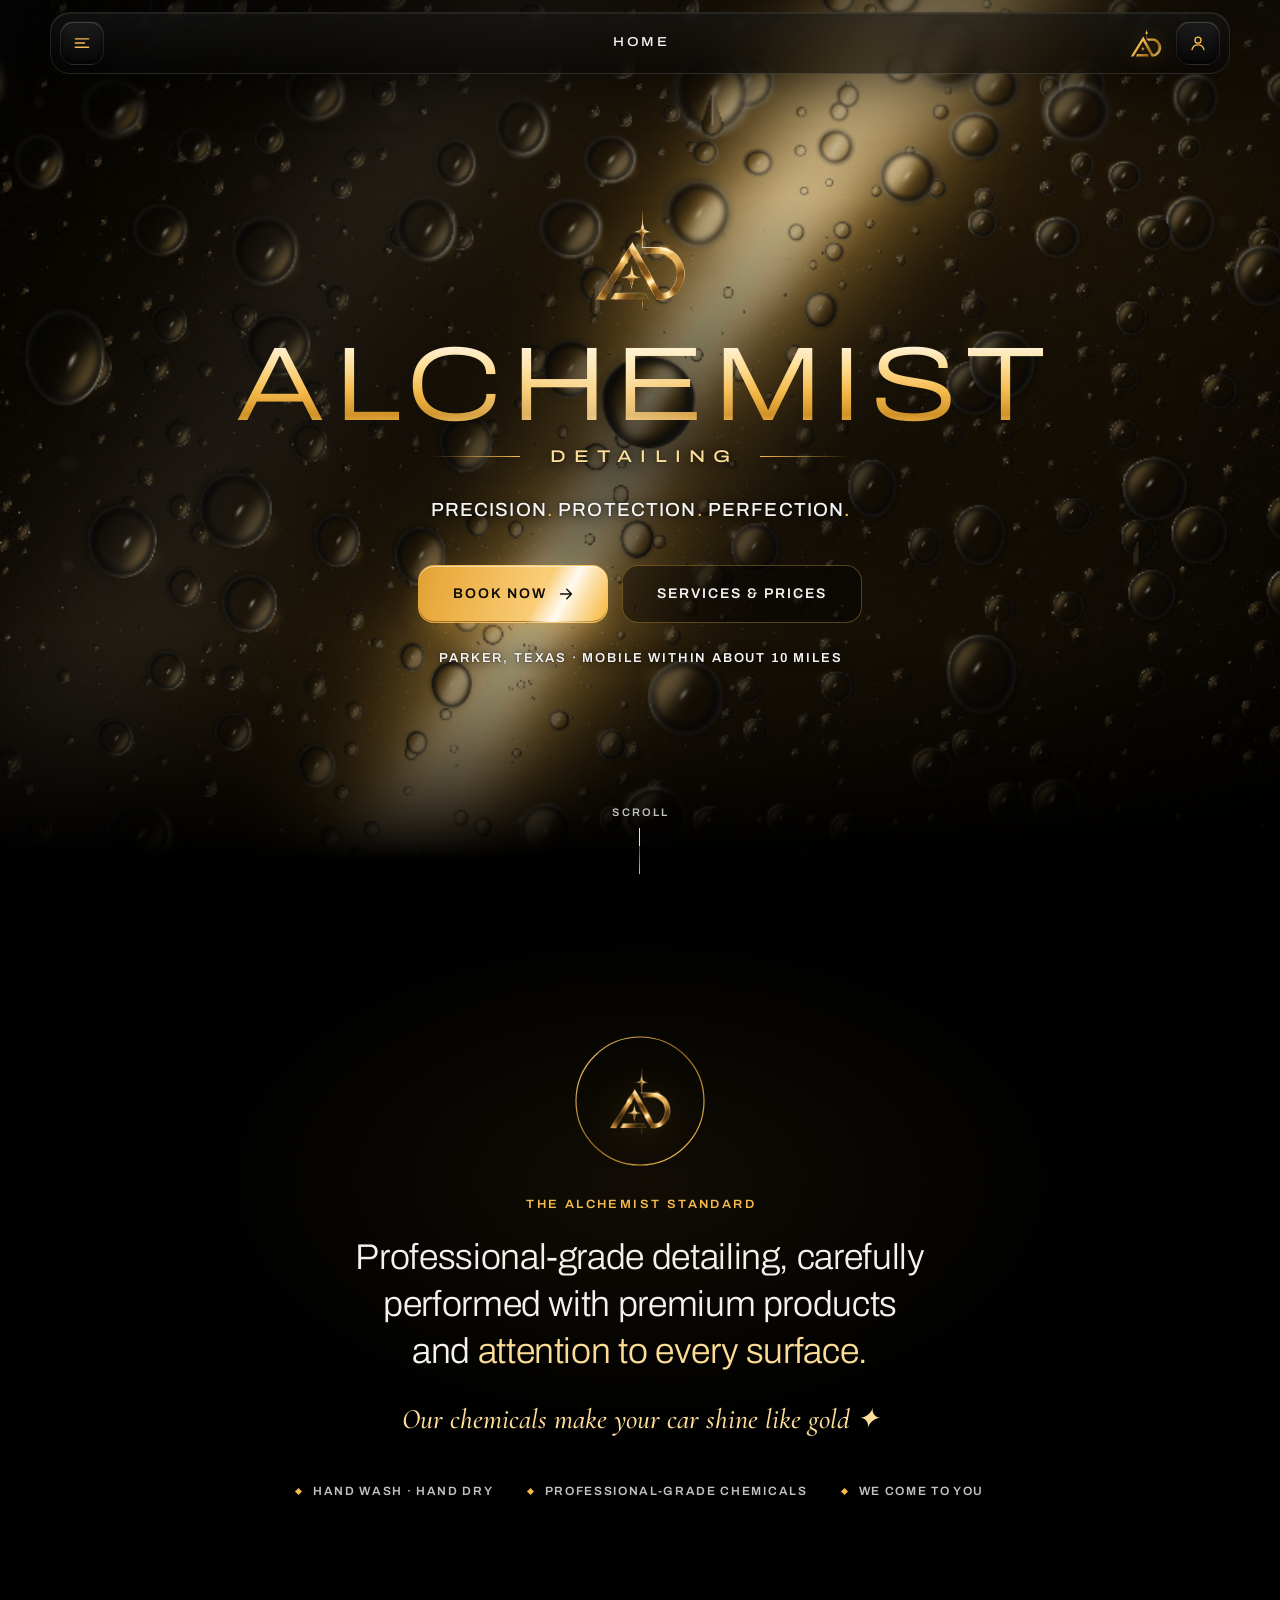
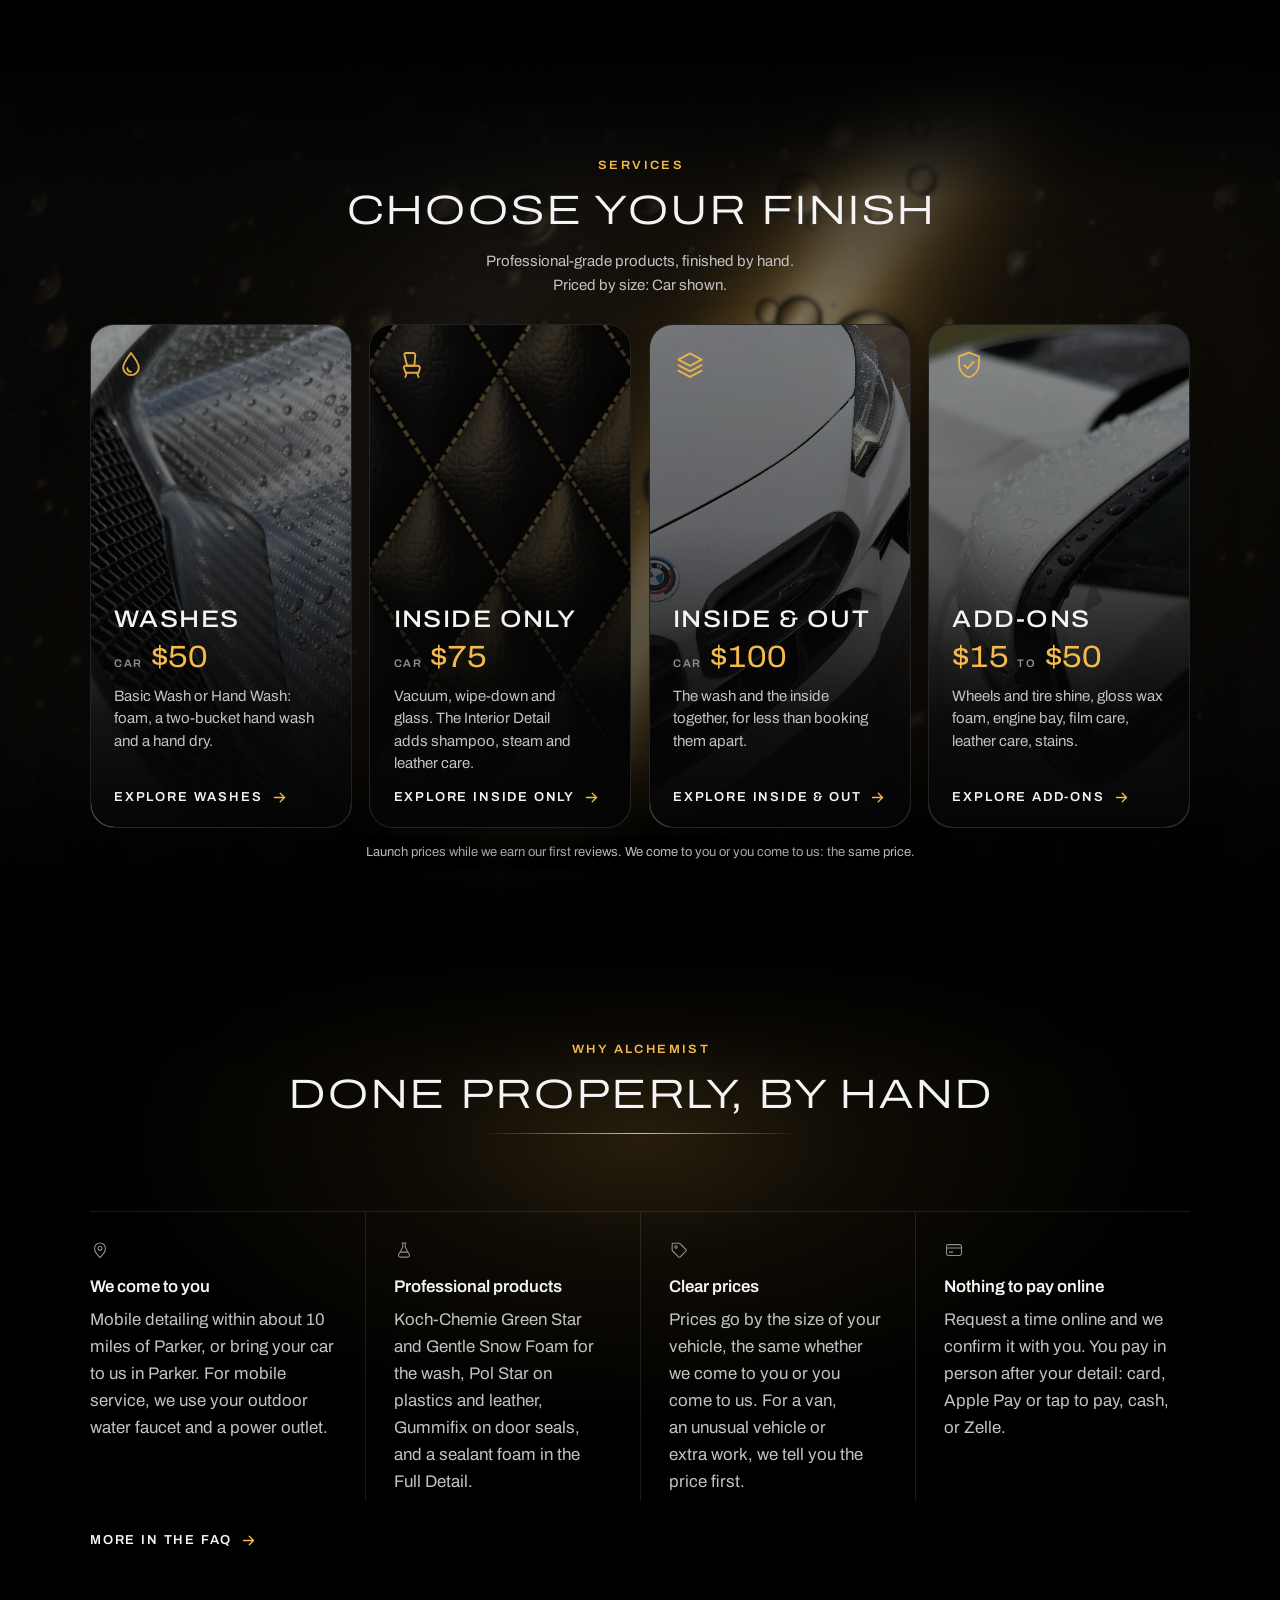
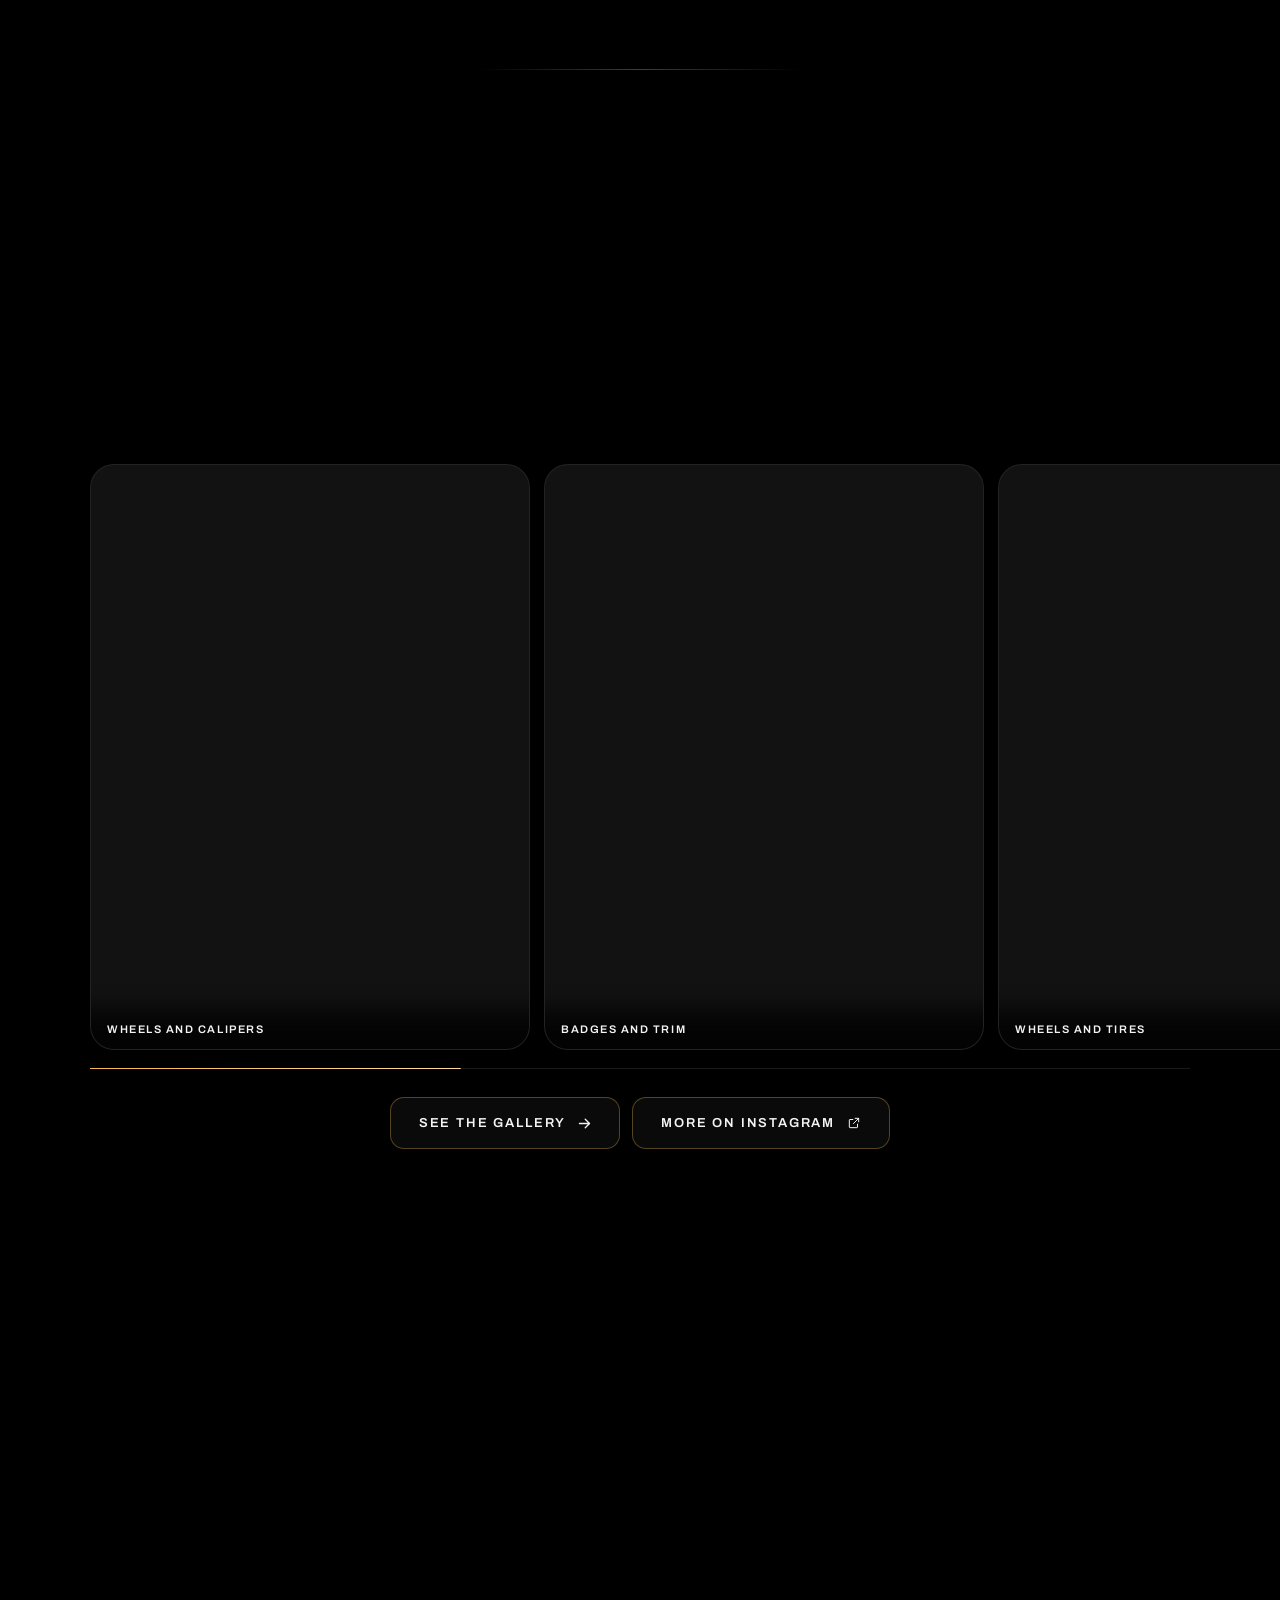
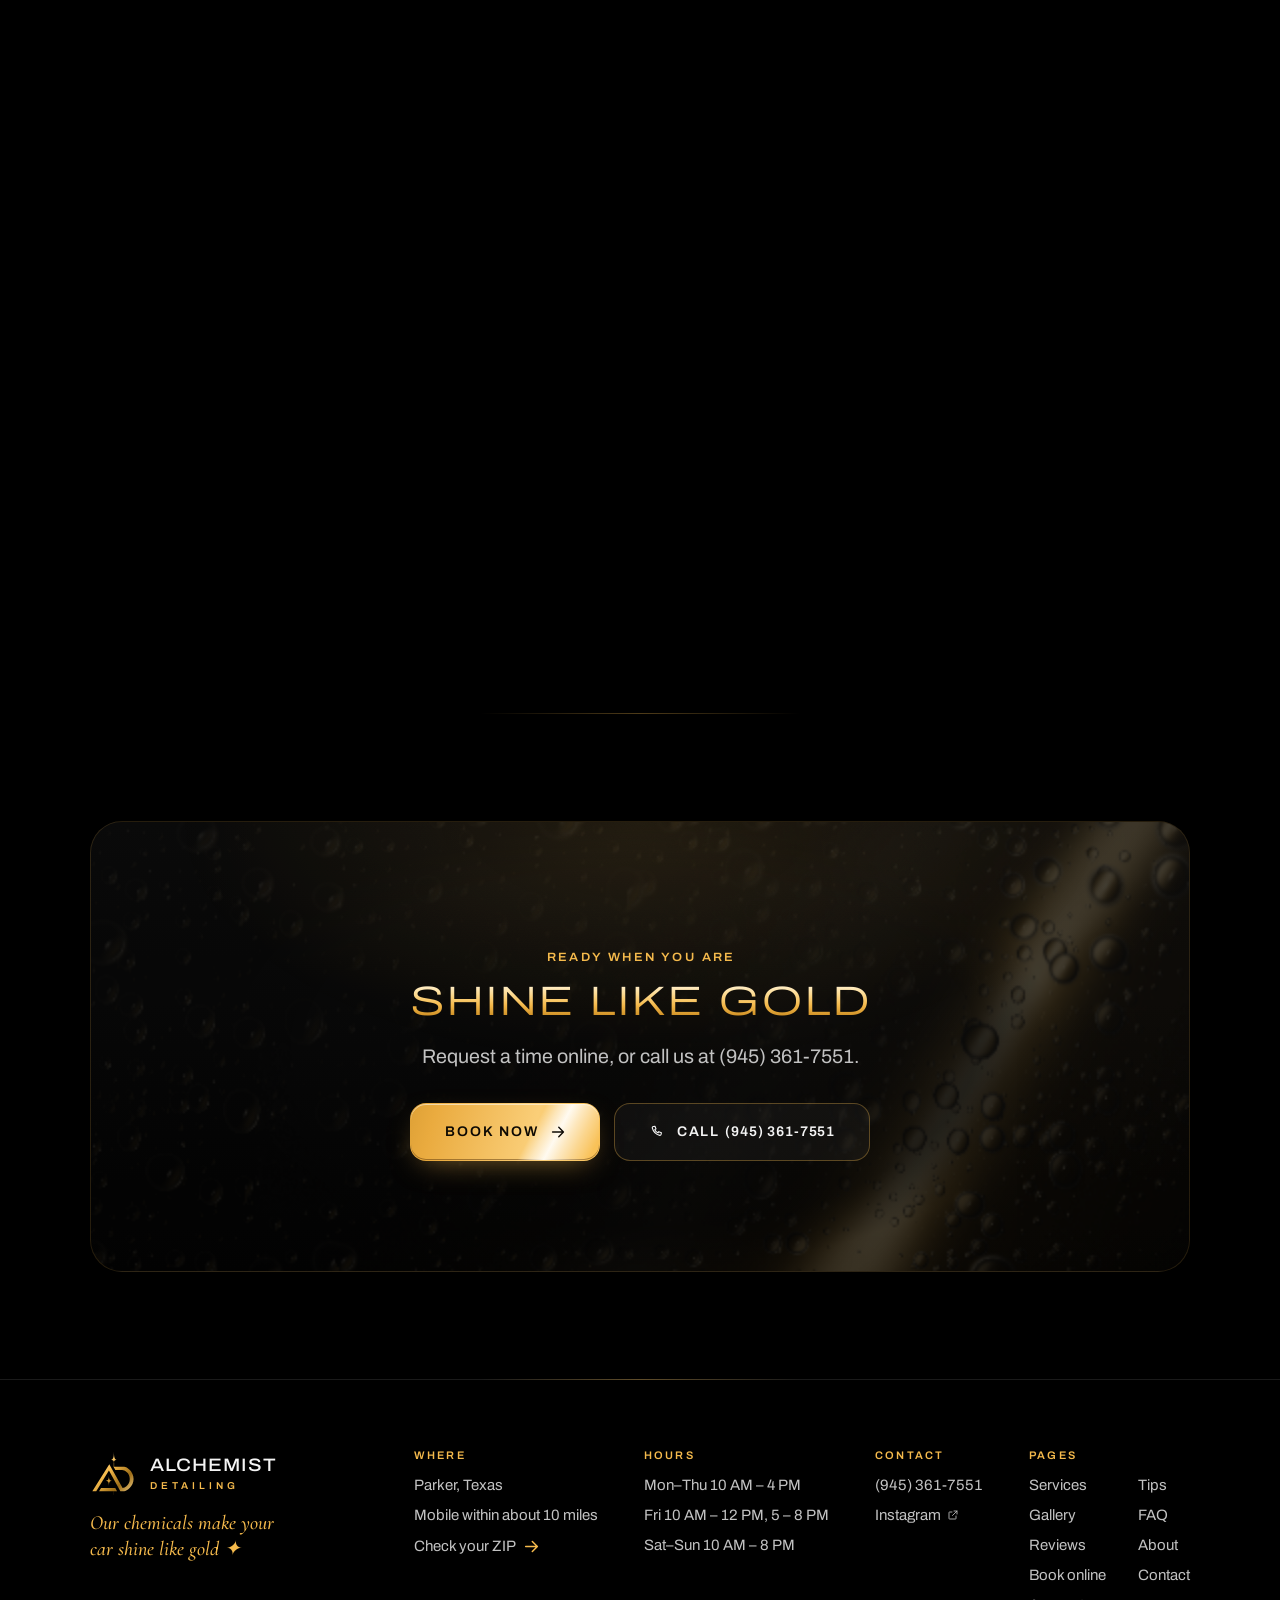
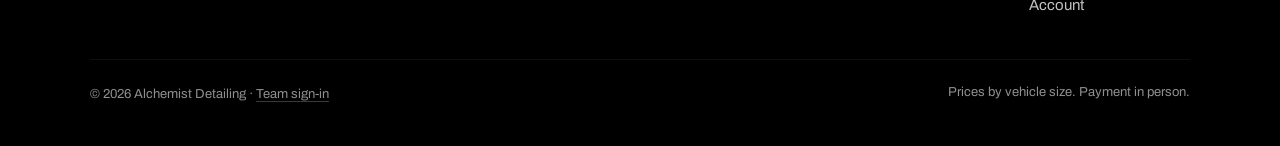
==== site/index.html @ 34872f59 "Wash fills a phone's screen; headings float up letter by letter; calmer arrivals (owner, Nov 19) - T" ====
<!doctype html>
<html lang="en" class="no-js">
<head>
<meta charset="utf-8">
<meta name="viewport" content="width=device-width, initial-scale=1, viewport-fit=cover">
<!-- HEAD START -->
<title>Alchemist Detailing · Hand car detailing in Parker, Texas</title>
<meta name="description" content="Premium hand car detailing in Parker, Texas. Mobile within about 10 miles of Parker, or come to us.">
<link rel="preconnect" href="https://fonts.googleapis.com">
<link rel="preconnect" href="https://fonts.gstatic.com" crossorigin>
<link rel="stylesheet" href="https://fonts.googleapis.com/css2?family=Archivo:wdth,wght@100..125,300..700&family=Cormorant+Garamond:ital,wght@1,500&display=swap">
<!-- HEAD END -->
<meta name="color-scheme" content="dark light">
<meta name="theme-color" content="#000000">
<meta name="application-name" content="Alchemist Detailing">
<meta name="apple-mobile-web-app-title" content="Alchemist">
<link rel="canonical" href="https://thealchemistdetailing.com/">
<link rel="preconnect" href="https://efpzprranvgujkblnwdj.supabase.co" crossorigin>
<link rel="icon" href="favicon.ico" sizes="32x32">
<link rel="icon" href="icon.svg" type="image/svg+xml">
<link rel="apple-touch-icon" href="apple-touch-icon.png">
<link rel="manifest" href="site.webmanifest">
<meta property="og:type" content="website">
<meta property="og:site_name" content="Alchemist Detailing">
<meta property="og:locale" content="en_US">
<meta property="og:title" content="Alchemist Detailing · Hand car detailing in Parker, Texas">
<meta property="og:description" content="Premium hand car detailing in Parker, Texas. Mobile within about 10 miles of Parker, or come to us.">
<meta property="og:url" content="https://thealchemistdetailing.com/">
<meta property="og:image" content="https://thealchemistdetailing.com/img/og.jpg">
<meta property="og:image:width" content="1200">
<meta property="og:image:height" content="630">
<meta property="og:image:alt" content="Alchemist Detailing: gold monogram and wordmark on black">
<meta name="twitter:card" content="summary_large_image">
<meta name="twitter:title" content="Alchemist Detailing · Hand car detailing in Parker, Texas">
<meta name="twitter:description" content="Premium hand car detailing in Parker, Texas. Mobile within about 10 miles of Parker, or come to us.">
<meta name="twitter:image" content="https://thealchemistdetailing.com/img/og.jpg">
<meta name="twitter:image:alt" content="Alchemist Detailing: gold monogram and wordmark on black">
<script type="application/ld+json">
{
  "@context": "https://schema.org",
  "@type": ["AutoWash", "LocalBusiness"],
  "name": "Alchemist Detailing",
  "description": "Premium hand car detailing in Parker, Texas. Mobile within about 10 miles of Parker, or come to us.",
  "url": "https://thealchemistdetailing.com/",
  "telephone": "+1-945-361-7551",
  "image": "https://thealchemistdetailing.com/img/og.jpg",
  "logo": "https://thealchemistdetailing.com/icon-512.png",
  "priceRange": "$50 - $235",
  "address": { "@type": "PostalAddress", "addressLocality": "Parker", "addressRegion": "TX", "addressCountry": "US" },
  "areaServed": "Parker, Texas, and mobile within about 10 miles",
  "openingHoursSpecification": [
    { "@type": "OpeningHoursSpecification", "dayOfWeek": ["Monday", "Tuesday", "Wednesday", "Thursday"], "opens": "10:00", "closes": "16:00" },
    { "@type": "OpeningHoursSpecification", "dayOfWeek": "Friday", "opens": "10:00", "closes": "12:00" },
    { "@type": "OpeningHoursSpecification", "dayOfWeek": "Friday", "opens": "17:00", "closes": "20:00" },
    { "@type": "OpeningHoursSpecification", "dayOfWeek": ["Saturday", "Sunday"], "opens": "10:00", "closes": "20:00" }
  ],
  "sameAs": ["https://www.instagram.com/alchemy_details"]
}
</script>
<link rel="stylesheet" href="css/alchemist.css">
<script>/* before the first paint: scripts are on (the no-JS note goes), the saved light theme is applied (app.js keeps it from then on), a page opening at the top of Home or Services has its hero or header under the bar (html.top-dark, until app.js's observer answers), every address but the public domain (the test site, previews, a local copy) stays out of search, a page opened directly at another page than Home keeps Home and the bar's name unseen until app.js shows that page (html.deep; let go after 3s should no script run), and the hero intro (html.ready, normally app.js's two frames after the hero starts) is let go after 1.5s should a script be slow */(function(d,h){h.classList.remove('no-js');if(/^(services|book|appointments|reviews|tips|faq|about|contact|account|admin|team|gallery)$/.test(location.hash.slice(1).split('-')[0])){h.classList.add('deep');setTimeout(function(){h.classList.remove('deep')},3000)}try{if(localStorage.getItem('ad.theme')==='light'){h.setAttribute('data-theme','light');var m=d.querySelector('meta[name="theme-color"]');if(m)m.content='#f8f5ee'}}catch(e){}if(/^#?(home|services)?$/.test(location.hash))h.classList.add('top-dark');if(!/^(www\.)?thealchemistdetailing\.com$/.test(location.hostname)){var r=d.createElement('meta');r.name='robots';r.content='noindex,nofollow';d.head.appendChild(r)}setTimeout(function(){h.classList.add('ready')},1500)})(document,document.documentElement);</script>
</head>
<body>
<!-- BODY START -->
<a class="skip" href="#main">Skip to content</a>
<svg width="0" height="0" style="position:absolute" aria-hidden="true" focusable="false">
  <defs>
    <!-- the small mark's gold is the palette's (--gold-pale, --gold, --gold-deep, --gold-hi); light mode deepens the stops in the CSS -->
    <linearGradient id="adGold" x1="0" y1="0" x2="1" y2="1">
      <stop offset="0" stop-color="#fff6dc"/><stop offset=".42" stop-color="#f5ba4c"/><stop offset=".72" stop-color="#9c6c16"/><stop offset="1" stop-color="#fddd97"/>
    </linearGradient>
    <linearGradient id="ringGrad" x1="0" y1="0" x2="1" y2="1">
      <stop offset="0" stop-color="#fad07f"/><stop offset=".5" stop-color="#9c6c16"/><stop offset="1" stop-color="#f7c464"/>
    </linearGradient>
    <symbol id="ad-mark" viewBox="0 20 570 590">
      <path fill="url(#adGold)" d="M20.2 547.5 L237.6 201.5 L408.5 508.0 C433.8 508.0 500.0 473.5 500.0 393.0 C500.0 312.5 433.8 278.0 402.0 278.0 L315.0 278.0 L291.5 236.0 L427.0 236.0 C463.6 236.0 549.0 298.3 549.0 391.7 C549.0 485.2 463.6 547.5 427.0 547.5 L379.4 547.5 L232.8 282.0 L70.3 547.5 Z M131.5 508.0 L314.5 508.0 L336.5 547.5 L106.6 547.5 Z M297.0 36.0 C297.0 124.0 306.4 146.0 344.0 146.0 C306.4 146.0 297.0 155.2 297.0 192.0 C297.0 155.2 287.2 146.0 248.0 146.0 C287.2 146.0 297.0 124.0 297.0 36.0 Z M232.5 348.0 C232.5 401.6 242.8 415.0 284.0 415.0 C242.8 415.0 232.5 429.4 232.5 487.0 C232.5 429.4 221.8 415.0 179.0 415.0 C221.8 415.0 232.5 401.6 232.5 348.0 Z M294.6 180 L299.4 180 L299.4 238 L294.6 238 Z M295.6 553 L298.4 553 L297.6 596 L296.4 596 Z"/>
    </symbol>
  </defs>
</svg>

<header class="topbar" id="topbar">
  <div class="bar">
    <span class="bar-light" aria-hidden="true"><i></i></span>
    <div class="bar-left">
      <button class="icon-btn" id="menuBtn" type="button" aria-label="Open menu" aria-expanded="false" aria-controls="menu">
        <span class="ring"></span>
        <svg viewBox="0 0 24 24" width="20" height="20" aria-hidden="true"><path d="M4 7h16M4 12h11M4 17h16" fill="none" stroke="currentColor" stroke-width="1.7" stroke-linecap="round"/></svg>
      </button>
      <!-- Back (app.js): the page the visitor came from, at the place they left it; shown once the script runs -->
      <button class="icon-btn bar-back" id="barBack" type="button" hidden>
        <span class="ring"></span>
        <svg viewBox="0 0 24 24" width="16" height="16" aria-hidden="true"><path d="M19 12H5.5M11 6l-6 6 6 6" fill="none" stroke="currentColor" stroke-width="1.7" stroke-linecap="round" stroke-linejoin="round"/></svg>
        <span class="bar-back-word">Back</span>
      </button>
    </div>
    <div class="page-name" id="pageName" aria-live="polite"><span>Home</span></div>
    <div class="bar-right">
      <a class="brand-link" href="#home" aria-label="Alchemist Detailing home"><svg aria-hidden="true"><use href="#ad-mark"/></svg></a>
      <a class="icon-btn bar-acct" href="#account" aria-label="Your account">
        <span class="ring"></span>
        <svg viewBox="0 0 24 24" width="20" height="20" aria-hidden="true"><g fill="none" stroke="currentColor" stroke-width="1.6" stroke-linecap="round"><circle cx="12" cy="8.6" r="3.6"/><path d="M4.8 20c.9-3.8 3.7-5.8 7.2-5.8s6.3 2 7.2 5.8"/></g></svg>
      </a>
      <!-- a phone, upright or on its side: one tap calls (CSS: shown in the account icon's place). The menu's call
           drawing, its viewBox shifted so it sits in the button where the person icon sits in its own -->
      <a class="icon-btn bar-call" href="tel:+19453617551" aria-label="Call (945) 361-7551">
        <span class="ring"></span>
        <svg viewBox="-.25 -2.25 24 24" width="20" height="20" aria-hidden="true"><path d="M6.6 3.8l2.3-.4 1.6 3.9-1.8 1.3a11 11 0 0 0 4.7 4.7l1.3-1.8 3.9 1.6-.4 2.3a2 2 0 0 1-2 1.7A15.6 15.6 0 0 1 4.9 5.8a2 2 0 0 1 1.7-2z" fill="none" stroke="currentColor" stroke-width="1.6" stroke-linejoin="round"/></svg>
      </a>
    </div>
  </div>
</header>
<noscript><div class="nojs-note" role="note"><b>JavaScript is off in your browser.</b> The menu and online booking need it. You can still call <a href="tel:+19453617551" class="tnum">(945) 361-7551</a> to book.</div></noscript>

<div class="scrim" id="scrim"></div>
<div class="menu" id="menu" role="dialog" aria-modal="true" aria-label="Menu" aria-hidden="true">
  <div class="menu-head">
    <a class="menu-brand" href="#home"><svg aria-hidden="true"><use href="#ad-mark"/></svg><span><b>Alchemist</b><small>Detailing</small></span></a>
    <button class="icon-btn menu-close" id="menuClose" type="button" aria-label="Close menu">
      <span class="ring"></span>
      <svg viewBox="0 0 24 24" aria-hidden="true"><path d="M6 6l12 12M18 6L6 18" fill="none" stroke="currentColor" stroke-width="1.7" stroke-linecap="round"/></svg>
    </button>
  </div>
  <nav aria-label="Pages">
    <a href="#home" style="--i:0"><span>Home</span></a>
    <a href="#services" style="--i:1"><span>Services</span></a>
    <a href="#gallery" style="--i:2"><span>Gallery</span></a>
    <a href="#book" style="--i:3"><span>Book Now</span></a>
    <a href="#appointments" style="--i:4"><span>Appointments</span></a>
    <a href="#reviews" style="--i:5"><span>Reviews</span></a>
    <a href="#tips" style="--i:6"><span>Tips</span></a>
    <a href="#faq" style="--i:7"><span>FAQ</span></a>
    <a href="#about" style="--i:8"><span>About</span></a>
    <a href="#contact" style="--i:9"><span>Contact</span></a>
    <a href="#account" style="--i:10" class="sep"><span>Account</span></a>
    <a href="#team" style="--i:11" class="team-door" id="teamDoor" hidden><span>My jobs <small class="team-tag">Team</small></span></a>
  </nav>
  <div class="menu-foot" style="--i:11">
    <a class="btn btn-gold shine" href="#book">Book Now <span class="arrow" aria-hidden="true">→</span></a>
    <div class="menu-sub">
      <button class="theme-btn" id="themeBtn" type="button"><svg viewBox="0 0 24 24" width="16" height="16" aria-hidden="true"><g class="sun" fill="none" stroke="currentColor" stroke-width="1.5" stroke-linecap="round"><path d="M12 3v2M12 19v2M3 12h2M19 12h2M5.6 5.6l1.4 1.4M17 17l1.4 1.4M5.6 18.4L7 17M17 7l1.4-1.4"/><circle cx="12" cy="12" r="4"/></g><path class="moon" d="M14.6 3.4a8.2 8.2 0 1 0 6 12.1A7 7 0 0 1 14.6 3.4z" fill="none" stroke="currentColor" stroke-width="1.5" stroke-linejoin="round"/></svg><span>Light mode</span></button>
      <a class="call tnum" href="tel:+19453617551"><svg viewBox="0 0 24 24" width="16" height="16" aria-hidden="true"><path d="M6.6 3.8l2.3-.4 1.6 3.9-1.8 1.3a11 11 0 0 0 4.7 4.7l1.3-1.8 3.9 1.6-.4 2.3a2 2 0 0 1-2 1.7A15.6 15.6 0 0 1 4.9 5.8a2 2 0 0 1 1.7-2z" fill="none" stroke="currentColor" stroke-width="1.5" stroke-linejoin="round"/></svg>(945) 361-7551</a>
    </div>
    <a class="switch-side" id="switchSide" href="#admin-requests" aria-label="Switch sides, to Requests" hidden><svg viewBox="0 0 24 24" width="16" height="16" aria-hidden="true"><path d="M4 8h15M15.5 4.5L19 8l-3.5 3.5M20 16H5M8.5 12.5L5 16l3.5 3.5" fill="none" stroke="currentColor" stroke-width="1.5" stroke-linecap="round" stroke-linejoin="round"/></svg><span>Switch sides</span><small class="team-tag">Requests</small></a>
  </div>
</div>

<main id="main" tabindex="-1">

<!-- ================================================================ HOME -->
<div class="view" data-view="home">

  <section class="hero" id="top" aria-label="Alchemist Detailing">
    <canvas class="hero-gl" id="heroGl" aria-hidden="true"></canvas>
    <div class="hero-inner">
      <span class="hero-mono" data-in style="--d:0"><img class="hero-mark" src="img/mono-metallic.webp" alt="" width="547" height="601" fetchpriority="high"></span>
      <h1 data-in style="--d:140"><span class="l1 gold-text">Alchemist</span><span class="l2" data-in style="--d:1000">Detailing</span></h1>
      <p class="sub" data-in style="--d:1180">Precision<i>.</i> Protection<i>.</i> Perfection<i>.</i></p>
      <div class="actions" data-in style="--d:1200">
        <a class="btn btn-lg btn-gold shine" href="#book">Book Now <span class="arrow" aria-hidden="true">→</span></a>
        <a class="btn btn-lg btn-glass" href="#services" data-scroll="services">Services &amp; prices</a>
      </div>
      <p class="place" data-in style="--d:1360"><span>Parker, Texas</span> <span>Mobile within about 10 miles</span></p>
    </div>
    <a class="scroll-cue" href="#home" data-scroll="standard" aria-label="Scroll down" data-in style="--d:1540">Scroll<span></span></a>
  </section>

  <section class="section standard" id="standard">
    <div class="wrap">
      <div class="emblem" data-reveal>
        <svg class="circle" viewBox="0 0 132 132" aria-hidden="true"><circle cx="66" cy="66" r="64"/></svg>
        <img src="img/mono-metallic.webp" alt="" width="547" height="601">
      </div>
      <h2 class="eyebrow">The Alchemist Standard</h2>
      <p class="statement">Professional-grade detailing, carefully performed with premium products and <em>attention to every surface.</em></p>
      <p class="script">Our chemicals make your car shine like gold ✦</p>
      <div class="facts"><span>Hand wash · hand dry</span><span>Professional-grade chemicals</span><span>We come to you</span></div>
    </div>
  </section>

  <section class="wash" id="wash" aria-labelledby="svcTitle">
    <div class="wash-stage" id="washStage">
      <div class="floor" aria-hidden="true"></div>
      <canvas class="wash-bg" id="washBg" data-art="gloss" data-t="10.25" data-k="0.5" aria-hidden="true"></canvas>
      <div class="wash-shade" aria-hidden="true"></div>
      <div class="wash-title" aria-hidden="true">
        <p class="eyebrow">What we do</p>
        <p class="display gold-text big">Services</p>
        <p>Washes · Inside &amp; out · Inside only · Add-ons</p>
      </div>
      <div class="wash-services" id="washServices">
        <div class="wrap" id="svcWrap">
          <div class="svc-head" data-enter="head">
            <div><p class="eyebrow">Services</p><h2 class="display" id="svcTitle">Choose your finish</h2></div>
            <p><span class="lead-s">Professional-grade products, finished by hand.</span> <span class="lead-s">Priced by size: <span data-size-name="short">Car</span> shown.</span></p>
          </div>
          <div class="svc-grid">
            <a class="svc-card" data-enter="up" href="#services-exterior">
              <img class="photo" src="img/work/card-exterior.webp" alt="" width="720" height="960" loading="lazy" decoding="async">
              <span class="au-band" aria-hidden="true"></span>
              <svg class="icon" viewBox="0 0 24 24" aria-hidden="true"><g fill="none" stroke="currentColor" stroke-width="1.3" stroke-linecap="round" stroke-linejoin="round"><path d="M12 3.5c3.2 4.1 5.5 7.3 5.5 10.2a5.5 5.5 0 0 1-11 0C6.5 10.8 8.8 7.6 12 3.5z"/><path d="M9.4 14.2a2.7 2.7 0 0 0 2.6 2.6"/></g></svg>
              <span class="kind">Washes</span>
              <span class="from"><span data-size-name="short">Car</span> <span class="price tnum" data-price="basic_wash">$50</span></span>
              <p class="desc">Basic Wash or Hand Wash: foam, a two-bucket hand wash and a hand dry.</p>
              <span class="go"><span>Explore<span class="go-k"> Washes</span></span><span class="arrow" aria-hidden="true">→</span></span>
            </a>
            <a class="svc-card" data-enter="side" href="#services-interior">
              <canvas class="art" data-art="leather" data-t="10.6" data-k="1" aria-hidden="true"></canvas>
              <span class="au-band" aria-hidden="true"></span>
              <svg class="icon" viewBox="0 0 24 24" aria-hidden="true"><g fill="none" stroke="currentColor" stroke-width="1.3" stroke-linecap="round" stroke-linejoin="round"><path d="M8 3.5h5.5a1.5 1.5 0 0 1 1.5 1.6l-.6 7.4H9.3L7.4 5.3A1.5 1.5 0 0 1 8 3.5z"/><path d="M8.6 12.5h8.1a1.6 1.6 0 0 1 1.5 2.1l-.9 2.9H8.2l-1.1-3.1a1.4 1.4 0 0 1 1.5-1.9z"/><path d="M9 17.5l-1 3M16.3 17.5l1 3"/></g></svg>
              <span class="kind">Inside only</span>
              <span class="from"><span data-size-name="short">Car</span> <span class="price tnum" data-price="interior_clean">$75</span></span>
              <p class="desc">Vacuum, wipe-down and glass. The Interior Detail adds shampoo, steam and leather care.</p>
              <span class="go"><span>Explore<span class="go-k"> Inside only</span></span><span class="arrow" aria-hidden="true">→</span></span>
            </a>
            <a class="svc-card" data-enter="grow" href="#services-bundles">
              <img class="photo" src="img/work/card-bundles.webp" alt="" width="720" height="960" loading="lazy" decoding="async">
              <span class="au-band" aria-hidden="true"></span>
              <svg class="icon" viewBox="0 0 24 24" aria-hidden="true"><g fill="none" stroke="currentColor" stroke-width="1.3" stroke-linecap="round" stroke-linejoin="round"><path d="M12 3.8l8.2 4.4L12 12.6 3.8 8.2z"/><path d="M3.8 12.1L12 16.5l8.2-4.4"/><path d="M3.8 16L12 20.4l8.2-4.4"/></g></svg>
              <span class="kind">Inside &amp; out</span>
              <span class="from"><span data-size-name="short">Car</span> <span class="price tnum" data-price="inside_out">$100</span></span>
              <p class="desc">The wash and the inside together, for less than booking them apart.</p>
              <span class="go"><span>Explore<span class="go-k"> Inside &amp; out</span></span><span class="arrow" aria-hidden="true">→</span></span>
            </a>
            <a class="svc-card" data-enter="fade" href="#services-protection">
              <img class="photo" src="img/work/card-protection.webp" alt="" width="720" height="960" loading="lazy" decoding="async">
              <span class="au-band" aria-hidden="true"></span>
              <svg class="icon" viewBox="0 0 24 24" aria-hidden="true"><g fill="none" stroke="currentColor" stroke-width="1.3" stroke-linecap="round" stroke-linejoin="round"><path d="M12 3.3l7 2.6v5.4c0 4.6-3 8.1-7 9.5-4-1.4-7-4.9-7-9.5V5.9z"/><path d="M8.8 12.2l2.2 2.2 4.3-4.6"/></g></svg>
              <span class="kind">Add-ons</span>
              <span class="from"><span class="price tnum" data-price="film_care">$15</span> to <span class="price tnum" data-price="engine_bay">$50</span></span>
              <span class="svc-with">Added to a service</span>
              <p class="desc">Wheels and tire shine, gloss wax foam, engine bay, film care, leather care, stains.</p>
              <span class="go"><span>Explore<span class="go-k"> Add-ons</span></span><span class="arrow" aria-hidden="true">→</span></span>
            </a>
          </div>
          <p class="svc-note" data-enter="note">Launch prices while we earn our first reviews. We come to you or you come to us: the same price.</p>
        </div>
      </div>
      <div class="cannon" id="cannon" aria-hidden="true">
        <img src="img/cannon.webp" alt="" width="1400" height="738" loading="lazy" fetchpriority="low" decoding="async">
        <i id="nozTip" style="left: 99.4%; top: 8.4%"></i><i id="nozBack" style="left: 70%; top: 8.4%"></i>
      </div>
      <canvas class="foam-gl" id="foamGl" aria-hidden="true"></canvas>
      <p class="wash-hint" aria-hidden="true">Keep scrolling</p>
    </div>
  </section>

  <section class="section why" id="why">
    <div class="wrap">
      <div class="section-head">
        <p class="eyebrow">Why Alchemist</p>
        <h2 class="display">Done properly, by hand</h2>
        <div class="rule" data-reveal></div>
      </div>
      <div class="why-grid">
        <div class="why-item">
          <svg viewBox="0 0 24 24" aria-hidden="true"><g fill="none" stroke="currentColor" stroke-width="1.3" stroke-linecap="round" stroke-linejoin="round"><path pathLength="1" d="M12 21s-6.5-5.8-6.5-11a6.5 6.5 0 0 1 13 0c0 5.2-6.5 11-6.5 11z"/><path pathLength="1" d="M14.4 10a2.4 2.4 0 1 1-4.8 0a2.4 2.4 0 1 1 4.8 0z"/></g></svg>
          <h3>We come to you</h3>
          <p>Mobile detailing within about 10 miles of Parker, or bring your car to us in Parker. For mobile service, we use your outdoor water faucet and a power outlet.</p>
        </div>
        <div class="why-item">
          <svg viewBox="0 0 24 24" aria-hidden="true"><g fill="none" stroke="currentColor" stroke-width="1.3" stroke-linecap="round" stroke-linejoin="round"><path pathLength="1" d="M9.5 3.5h5M10.5 3.5v5.2L5.6 17.4a2.2 2.2 0 0 0 1.9 3.1h9a2.2 2.2 0 0 0 1.9-3.1l-4.9-8.7V3.5"/><path pathLength="1" d="M7.8 14.5h8.4"/></g></svg>
          <h3>Professional products</h3>
          <p>Koch-Chemie Green Star and Gentle Snow Foam for the wash, Pol Star on plastics and leather, Gummifix on door seals, and a sealant foam in the Full Detail.</p>
        </div>
        <div class="why-item">
          <svg viewBox="0 0 24 24" aria-hidden="true"><g fill="none" stroke="currentColor" stroke-width="1.3" stroke-linecap="round" stroke-linejoin="round"><path pathLength="1" d="M3.8 12.6V4.8a1 1 0 0 1 1-1h7.8l7.6 7.6a1.4 1.4 0 0 1 0 2l-6.8 6.8a1.4 1.4 0 0 1-2 0z"/><path pathLength="1" d="M9.8 8.3a1.5 1.5 0 1 1-3 0a1.5 1.5 0 1 1 3 0z"/></g></svg>
          <h3>Clear prices</h3>
          <p>Prices go by the size of your vehicle, the same whether we come to you or you come to us. For a van, an unusual vehicle or extra work, we tell you the price first.</p>
        </div>
        <div class="why-item">
          <svg viewBox="0 0 24 24" aria-hidden="true"><g fill="none" stroke="currentColor" stroke-width="1.3" stroke-linecap="round" stroke-linejoin="round"><path pathLength="1" d="M5.2 5.5h13.6a2.2 2.2 0 0 1 2.2 2.2v8.6a2.2 2.2 0 0 1-2.2 2.2H5.2A2.2 2.2 0 0 1 3 16.3V7.7a2.2 2.2 0 0 1 2.2-2.2z"/><path pathLength="1" d="M3 9.5h18M6.5 14.5h4"/></g></svg>
          <h3>Nothing to pay online</h3>
          <p>Request a time online and we confirm it with you. You pay in person after your detail: card, Apple Pay or tap to pay, cash, or Zelle.</p>
        </div>
      </div>
      <a class="note-link why-more" href="#faq">More in the FAQ <span class="arrow" aria-hidden="true">→</span></a>
    </div>
  </section>

  <section class="section work" id="work" aria-labelledby="workTitle">
    <div class="wrap">
      <div class="section-head">
        <p class="eyebrow">Our work</p>
        <h2 class="display" id="workTitle">Finished, up close</h2>
        <p>Real details. Every picture is ours.</p>
        <span class="rule" data-reveal></span>
        <div class="work-nav">
          <button class="icon-btn" id="workPrev" type="button" aria-label="Previous photos" aria-controls="workStrip"><span class="ring"></span><svg viewBox="0 0 24 24" aria-hidden="true"><path d="M14.5 6l-6 6 6 6" fill="none" stroke="currentColor" stroke-width="1.7" stroke-linecap="round" stroke-linejoin="round"/></svg></button>
          <button class="icon-btn" id="workNext" type="button" aria-label="Next photos" aria-controls="workStrip"><span class="ring"></span><svg viewBox="0 0 24 24" aria-hidden="true"><path d="M9.5 6l6 6-6 6" fill="none" stroke="currentColor" stroke-width="1.7" stroke-linecap="round" stroke-linejoin="round"/></svg></button>
        </div>
      </div>
    </div>
    <div class="work-strip" id="workStrip" role="list">
      <figure class="work-item" role="listitem" data-key="brake"><button class="work-btn" type="button" aria-label="Open photo: Wheels and calipers"><img src="img/work/brake-600.webp" srcset="img/work/brake-600.webp 600w, img/work/brake-1200.webp 1200w" sizes="(max-width: 720px) 72vw, 360px" alt="Cleaned black wheel with a red brake caliper" width="600" height="800" loading="lazy" decoding="async"></button><figcaption>Wheels and calipers</figcaption></figure>
      <figure class="work-item" role="listitem" data-key="badge"><button class="work-btn" type="button" aria-label="Open photo: Badges and trim"><img src="img/work/badge-600.webp" srcset="img/work/badge-600.webp 600w, img/work/badge-1200.webp 1200w" sizes="(max-width: 720px) 72vw, 360px" alt="M2 badge on wet white paint" width="600" height="800" loading="lazy" decoding="async"></button><figcaption>Badges and trim</figcaption></figure>
      <figure class="work-item" role="listitem" data-key="wheel"><button class="work-btn" type="button" aria-label="Open photo: Wheels and tires"><img src="img/work/wheel-600.webp" srcset="img/work/wheel-600.webp 600w, img/work/wheel-1200.webp 1200w" sizes="(max-width: 720px) 72vw, 360px" alt="Rear wheel and arch after cleaning" width="600" height="800" loading="lazy" decoding="async"></button><figcaption>Wheels and tires</figcaption></figure>
      <figure class="work-item" role="listitem" data-key="lip"><button class="work-btn" type="button" aria-label="Open photo: Carbon care"><img src="img/work/lip-600.webp" srcset="img/work/lip-600.webp 600w, img/work/lip-1200.webp 1200w" sizes="(max-width: 720px) 72vw, 360px" alt="Carbon-fibre front lip with water beading" width="600" height="800" loading="lazy" decoding="async"></button><figcaption>Carbon care</figcaption></figure>
      <figure class="work-item" role="listitem" data-key="side"><button class="work-btn" type="button" aria-label="Open photo: Every panel"><img src="img/work/side-600.webp" srcset="img/work/side-600.webp 600w, img/work/side-1200.webp 1200w" sizes="(max-width: 720px) 72vw, 360px" alt="Side skirt and carbon trim after a wash" width="600" height="800" loading="lazy" decoding="async"></button><figcaption>Every panel</figcaption></figure>
      <figure class="work-item" role="listitem" data-key="vent"><button class="work-btn" type="button" aria-label="Open photo: Beading on carbon"><img src="img/work/vent-600.webp" srcset="img/work/vent-600.webp 600w, img/work/vent-1200.webp 1200w" sizes="(max-width: 720px) 72vw, 360px" alt="Water beading on a carbon-fibre hood vent after a wash" width="600" height="800" loading="lazy" decoding="async"></button><figcaption>Beading on carbon</figcaption></figure>
      <figure class="work-item" role="listitem" data-key="front"><button class="work-btn" type="button" aria-label="Open photo: Exterior detail"><img src="img/work/front-600.webp" srcset="img/work/front-600.webp 600w, img/work/front-1200.webp 1200w" sizes="(max-width: 720px) 72vw, 360px" alt="Front of a white BMW M2 after an exterior detail" width="600" height="800" loading="lazy" decoding="async"></button><figcaption>Exterior detail</figcaption></figure>
      <figure class="work-item" role="listitem" data-key="mirror"><button class="work-btn" type="button" aria-label="Open photo: Water beading"><img src="img/work/mirror-600.webp" srcset="img/work/mirror-600.webp 600w, img/work/mirror-1200.webp 1200w" sizes="(max-width: 720px) 72vw, 360px" alt="Water beading on a side mirror" width="600" height="800" loading="lazy" decoding="async"></button><figcaption>Water beading</figcaption></figure>
    </div>
    <div class="wrap"><div class="work-progress" id="workProgress" aria-hidden="true"><i></i></div></div>
    <div class="wrap work-foot">
      <a class="btn btn-glass" href="#gallery">See the gallery <span class="arrow" aria-hidden="true">→</span></a>
      <a class="btn btn-glass" href="https://www.instagram.com/alchemy_details" target="_blank" rel="noopener" aria-label="More on Instagram (opens in a new tab)">More on Instagram <svg class="ext" viewBox="0 0 24 24" aria-hidden="true"><path d="M14 4h6v6M20 4l-9 9M18 14v5a1 1 0 0 1-1 1H5a1 1 0 0 1-1-1V7a1 1 0 0 1 1-1h5" fill="none" stroke="currentColor" stroke-width="1.7" stroke-linecap="round" stroke-linejoin="round"/></svg></a>
    </div>
  </section>

  <!-- the featured review: one approved review from a real customer (reviews.js); empty and hidden until the first is approved -->
  <section class="section featured" id="featured" aria-labelledby="featuredTitle" hidden></section>

  <!-- two doorways in the owner's approved words (content.js): the first tip and who we are -->
  <section class="section doors" id="doors" aria-label="Car care and our story" hidden><div class="wrap door-grid"></div></section>

  <section class="section how" id="how">
    <div class="wrap">
      <div class="section-head">
        <p class="eyebrow">How booking works</p>
        <h2 class="display">Four steps to a&nbsp;booked detail</h2>
        <div class="rule" data-reveal></div>
      </div>
      <!-- the booking form's own order (owner, Nov 10): contact and car, then where, the service and the time, then the confirmation -->
      <ol class="steps" data-reveal>
        <li class="step"><span class="n">01</span><h3>Tell us about you</h3><p>Your name, a phone number we can reach, and the car.</p></li>
        <li class="step"><span class="n">02</span><h3>Choose where</h3><p>We come to you within about 10 miles of Parker, or you come to us.</p><a class="note-link step-link" href="#contact-zip">Check your ZIP <span class="arrow" aria-hidden="true">→</span></a></li>
        <li class="step"><span class="n">03</span><h3>Pick your service and time</h3><p>See the price as you go, then choose an open start time, from tomorrow up to 60 days ahead.</p></li>
        <li class="step"><span class="n">04</span><h3>We confirm</h3><p>Your time is held for 24 hours while we review your request and confirm it.</p></li>
      </ol>
    </div>
  </section>

  <section class="section cta" id="cta">
    <div class="cta-band">
      <canvas class="bead-bg" data-art="beads" data-t="97.5" data-k=".5" aria-hidden="true"></canvas>
      <p class="eyebrow">Ready when you are</p>
      <h2 class="display gold-text">Shine like gold</h2>
      <p>Request a time online, or call us at <span class="tnum">(945) 361-7551</span>.</p>
      <div class="actions">
        <a class="btn btn-lg btn-gold shine" href="#book">Book Now <span class="arrow" aria-hidden="true">→</span></a>
        <a class="btn btn-lg btn-glass" href="tel:+19453617551"><svg class="tel-mark" viewBox="0 0 24 24" aria-hidden="true"><path d="M6.6 3.8l2.3-.4 1.6 3.9-1.8 1.3a11 11 0 0 0 4.7 4.7l1.3-1.8 3.9 1.6-.4 2.3a2 2 0 0 1-2 1.7A15.6 15.6 0 0 1 4.9 5.8a2 2 0 0 1 1.7-2z" fill="none" stroke="currentColor" stroke-width="1.7" stroke-linejoin="round"/></svg><span>Call <span class="tnum">(945) 361-7551</span></span></a>
      </div>
    </div>
  </section>

</div>

<!-- ================================================================ SERVICES -->
<div class="view" data-view="services" hidden>
  <section class="svc-top">
    <img class="top-photo" src="img/work/vent-1200.webp" srcset="img/work/vent-600.webp 600w, img/work/vent-1200.webp 1200w, img/work/vent-1800.webp 1800w, img/work/vent-2400.webp 2400w" sizes="100vw" alt="" width="1200" height="1600" loading="lazy" decoding="async">
    <div class="wrap page-head">
      <p class="eyebrow">Services</p>
      <h1 class="display gold-text">The Menu</h1>
      <p><span class="lead-s">Professional-grade products, finished by hand.</span> <span class="lead-s">Priced by the size of your vehicle, and you pay in person.</span></p>
      <span class="rule" data-reveal></span>
    </div>
  </section>
  <!-- the chapter bar: the four groups, docked at the header's foot, then held under the top bar (app.js marks the group
       on the screen with one gold line, and slides the bar away on the way down and back on the way up) -->
  <nav class="svc-jump" id="svcJump" aria-label="Service groups">
    <div class="svc-jump-row">
      <a href="#services-exterior" data-group="svc-exterior"><span class="no tnum" aria-hidden="true">01</span>Washes</a><a href="#services-bundles" data-group="svc-bundles"><span class="no tnum" aria-hidden="true">02</span>Inside &amp; out</a><a href="#services-interior" data-group="svc-interior"><span class="no tnum" aria-hidden="true">03</span>Inside only</a><a href="#services-protection" data-group="svc-protection"><span class="no tnum" aria-hidden="true">04</span>Add-ons</a>
      <span class="svc-jump-ink" aria-hidden="true"></span>
    </div>
  </nav>
  <div class="wrap">
    <!-- Migration 011 (Nov 17): one gold line above the cards (plan v3, section e), the first-time offer with its real
         small print (services.js fills the prices and the end date from get_first_visit_offer), and the size switch:
         every price and time on this page is for the size picked there (services.js, from service_size_rates) -->
    <section class="menu-lead" aria-label="Prices">
      <p class="launch-line gold-text">Launch prices while we earn our first reviews</p>
      <div class="offer-line" data-offer-wrap>
        <p class="offer-head"><span class="offer-mark" aria-hidden="true">✦</span><span data-offer="car">New customers: your first Basic Wash is $35</span></p>
        <p class="offer-fine" data-offer-fine>First visit only: one per phone number and one per address. Car $35; SUV, 3-row, pickup or minivan $40. After that, $50 car; $55 SUV, 3-row, pickup or minivan. Cars with normal road dirt. Offer ends February 17, 2027.</p>
      </div>
      <div class="size-switch" id="svc-size"></div>
    </section>

    <!-- the Alchemist's Table (the owner's design): filled by services.js when the page first opens -->
    <section class="table-sec" id="svc-table" aria-labelledby="tableTitle"></section>

    <!-- Each group opens like a model page: a tall photo plate with its place in the menu (01 / 04), then the cards.
         Prices and times on the cards are the menu's for the size picked (services.js fills them from the database
         through data-price, data-time, data-saving and data-every; what is written here is the menu for a car, shown
         until it answers). -->
    <section class="svc-group" id="svc-exterior" aria-labelledby="gExterior">
      <div class="group-head">
        <figure class="group-plate rinse">
          <img src="img/work/brake-1200.webp" srcset="img/work/brake-600.webp 600w, img/work/brake-1200.webp 1200w, img/work/brake-1800.webp 1800w, img/work/brake-2400.webp 2400w" sizes="(max-width: 720px) 140vw, 1650px" alt="Red brake caliper and tire behind a wet black wheel" width="1200" height="1600" loading="lazy" decoding="async">
          <p class="plate-no" aria-hidden="true"><svg viewBox="0 0 24 24"><g fill="none" stroke="currentColor" stroke-width="1.2" stroke-linecap="round" stroke-linejoin="round"><path d="M12 3.5c3.2 4.1 5.5 7.3 5.5 10.2a5.5 5.5 0 0 1-11 0C6.5 10.8 8.8 7.6 12 3.5z"/><path d="M9.4 14.2a2.7 2.7 0 0 0 2.6 2.6"/></g></svg><b class="tnum">01</b><i>/</i><span class="tnum">04</span></p>
          <figcaption>
            <h2 class="display" id="gExterior">Washes</h2>
            <p>Washed by hand, two buckets, dried by hand.</p>
          </figcaption>
        </figure>
      </div>
      <div class="price-grid">
        <article class="price-card" data-code="basic_wash">
          <h3>Basic Wash</h3>
          <p class="amount tnum" data-price="basic_wash">$50</p>
          <div class="card-offer" data-offer-wrap><p class="offer-head"><span class="offer-mark" aria-hidden="true">✦</span><span data-offer="size">New customers: your first Basic Wash is $35</span></p></div>
          <p class="every" data-every="basic_wash" aria-label="Every size"></p>
          <dl class="figs"><div><dt>Time</dt><dd class="tnum" data-time="basic_wash">1 h 32 min</dd></div><div class="where"><dt>Where</dt><dd><span>We come to you<span class="sr-only">,</span></span><span>Come to us</span></dd></div></dl>
          <div class="line"></div>
          <ul class="checks"><li>Thick foam to loosen the dirt</li><li>A careful two-bucket hand wash</li><li>Rinsed and hand-dried</li><li>Wheels and tires rinsed with the car</li><li>For cars with normal road dirt</li></ul>
          <p class="not-inc">Not included: wheel and tire scrubbing, tire shine, bug and tar removal, window cleaning. Add Wheels &amp; Tire Shine for <span class="tnum" data-price="wheels_tire_shine">$20</span>.</p>
          <a class="btn btn-glass" href="#book-bw">Book this service <span class="arrow" aria-hidden="true">→</span></a>
        </article>
        <article class="price-card featured" data-code="hand_wash">
          <h3>Hand Wash</h3>
          <p class="amount tnum" data-price="hand_wash">$75</p>
          <p class="every" data-every="hand_wash" aria-label="Every size"></p>
          <dl class="figs"><div><dt>Time</dt><dd class="tnum" data-time="hand_wash">1 h 31 min</dd></div><div class="where"><dt>Where</dt><dd><span>We come to you<span class="sr-only">,</span></span><span>Come to us</span></dd></div></dl>
          <div class="line"></div>
          <ul class="checks"><li>Thick foam to loosen the dirt</li><li>A careful two-bucket hand wash</li><li>Wheels and tires cleaned; tire shine</li><li>Rinsed, hand-dried and blown out</li><li>Outside glass</li></ul>
          <a class="btn btn-gold shine" href="#book-hw">Book this service <span class="arrow" aria-hidden="true">→</span></a>
        </article>
      </div>
      <!-- the Ritual (the owner's design): filled by services.js -->
      <div class="ritual" id="svc-ritual" role="region" aria-labelledby="ritualTitle"></div>
    </section>

    <section class="svc-group" id="svc-bundles" aria-labelledby="gBundles">
      <div class="group-head">
        <figure class="group-plate polish">
          <img src="img/work/front-1200.webp" srcset="img/work/front-600.webp 600w, img/work/front-1200.webp 1200w, img/work/front-1800.webp 1800w, img/work/front-2400.webp 2400w" sizes="(max-width: 720px) 100vw, 1180px" alt="Front of a white BMW M2 after a detail" width="1200" height="1600" loading="lazy" decoding="async">
          <p class="plate-no" aria-hidden="true"><svg viewBox="0 0 24 24"><g fill="none" stroke="currentColor" stroke-width="1.2" stroke-linecap="round" stroke-linejoin="round"><path d="M12 3.8l8.2 4.4L12 12.6 3.8 8.2z"/><path d="M3.8 12.1L12 16.5l8.2-4.4"/><path d="M3.8 16L12 20.4l8.2-4.4"/></g></svg><b class="tnum">02</b><i>/</i><span class="tnum">04</span></p>
          <figcaption>
            <h2 class="display" id="gBundles">Inside &amp; out</h2>
            <p>The wash and the inside together, for less.</p>
          </figcaption>
        </figure>
      </div>
      <!-- the two as a lineup: Inside & Out, what stepping up adds (services.js builds it from the cards' own lines and
           the database's bundle parts), then the Full Detail. Each names its parts as links to their groups. -->
      <div class="lineup">
        <article class="price-card bundle" data-code="inside_out">
          <span class="tag">Best value</span>
          <span class="sig lg" aria-hidden="true"><small class="tnum">3</small>Io</span>
          <h3>Inside &amp; Out</h3>
          <p class="amount tnum" data-price="inside_out">$100</p>
          <p class="every" data-every="inside_out" aria-label="Every size"></p>
          <p class="saving" data-saving="inside_out">$150 booked separately. You save <b class="tnum">$50</b>.</p>
          <dl class="figs"><div><dt>Time</dt><dd class="tnum" data-time="inside_out">2 h 43 min</dd></div><div class="where"><dt>Where</dt><dd><span>We come to you<span class="sr-only">,</span></span><span>Come to us</span></dd></div></dl>
          <div class="line"></div>
          <ul class="checks parts"><li><a href="#services-exterior" data-part="hand_wash">Hand Wash</a></li><li><a href="#services-interior" data-part="interior_clean">Interior Clean</a></li></ul>
          <a class="btn btn-gold shine" href="#book-io">Book this service <span class="arrow" aria-hidden="true">→</span></a>
        </article>
        <div class="step-up" id="svc-stepup" role="region" hidden></div>
        <article class="price-card bundle featured" data-code="full_detail_v2">
          <span class="tag">Complete</span>
          <span class="sig lg au" aria-hidden="true"><small class="tnum">79</small>Au</span>
          <h3>Full Detail</h3>
          <p class="amount tnum" data-price="full_detail_v2">$165</p>
          <p class="every" data-every="full_detail_v2" aria-label="Every size"></p>
          <p class="saving" data-saving="full_detail_v2">$200 booked separately. You save <b class="tnum">$35</b>.</p>
          <dl class="figs"><div><dt>Time</dt><dd class="tnum" data-time="full_detail_v2">5 h 15 min</dd></div><div class="where"><dt>Where</dt><dd><span>We come to you<span class="sr-only">,</span></span><span>Come to us</span></dd></div></dl>
          <div class="line"></div>
          <ul class="checks parts"><li><a href="#services-exterior" data-part="hand_wash">Hand Wash</a></li><li><a href="#services-interior" data-part="interior_detail">Interior Detail</a></li><li data-extra>Bug and road-grime pre-soak</li><li data-extra>Wheel wells scrubbed</li><li data-extra>Water-repellent sealant foam</li><li data-service="full_detail_v2" data-includes="leather_care">Leather care included</li></ul>
          <p class="not-inc">Seats stay damp a few hours. Not included: stain removal (up to 5 set-in spots, <span class="tnum" data-price="stain_removal">$40</span>) and the engine bay (<span class="tnum" data-price="engine_bay">$50</span>).</p>
          <a class="btn btn-gold shine" href="#book-au">Book this service <span class="arrow" aria-hidden="true">→</span></a>
        </article>
      </div>
    </section>

    <section class="svc-group" id="svc-interior" aria-labelledby="gInterior">
      <div class="group-head">
        <figure class="group-plate">
          <canvas data-art="leather" data-t="10.6" data-k=".6" data-studio="0" width="1180" height="450" aria-hidden="true"></canvas>
          <p class="plate-no" aria-hidden="true"><svg viewBox="0 0 24 24"><g fill="none" stroke="currentColor" stroke-width="1.2" stroke-linecap="round" stroke-linejoin="round"><path d="M8 3.5h5.5a1.5 1.5 0 0 1 1.5 1.6l-.6 7.4H9.3L7.4 5.3A1.5 1.5 0 0 1 8 3.5z"/><path d="M8.6 12.5h8.1a1.6 1.6 0 0 1 1.5 2.1l-.9 2.9H8.2l-1.1-3.1a1.4 1.4 0 0 1 1.5-1.9z"/><path d="M9 17.5l-1 3M16.3 17.5l1 3"/></g></svg><b class="tnum">03</b><i>/</i><span class="tnum">04</span></p>
          <figcaption>
            <h2 class="display" id="gInterior">Inside only</h2>
            <p class="motto"><span>Restore<i>.</i></span> <span>Refresh<i>.</i></span> <span>Reset<i>.</i></span></p>
            <p>The inside of Inside &amp; Out or the Full Detail, no wash.</p>
          </figcaption>
        </figure>
      </div>
      <div class="price-grid">
        <article class="price-card" data-code="interior_clean">
          <h3>Interior Clean</h3>
          <p class="amount tnum" data-price="interior_clean">$75</p>
          <p class="every" data-every="interior_clean" aria-label="Every size"></p>
          <dl class="figs"><div><dt>Time</dt><dd class="tnum" data-time="interior_clean">1 h 43 min</dd></div><div class="where"><dt>Where</dt><dd><span>We come to you<span class="sr-only">,</span></span><span>Come to us</span></dd></div></dl>
          <div class="line"></div>
          <ul class="checks"><li>Seats, carpets and trunk vacuumed</li><li>Dash, doors, console and cup holders wiped</li><li>Mats scrubbed and left dry</li><li>Inside windows</li><li>A protectant on the dash and trim</li></ul>
          <a class="btn btn-glass" href="#book-ic">Book this service <span class="arrow" aria-hidden="true">→</span></a>
        </article>
        <article class="price-card featured" data-code="interior_detail">
          <h3>Interior Detail</h3>
          <p class="amount tnum" data-price="interior_detail">$125</p>
          <p class="every" data-every="interior_detail" aria-label="Every size"></p>
          <dl class="figs"><div><dt>Time</dt><dd class="tnum" data-time="interior_detail">3 h 49 min</dd></div><div class="where"><dt>Where</dt><dd><span>We come to you<span class="sr-only">,</span></span><span>Come to us</span></dd></div></dl>
          <div class="line"></div>
          <ul class="checks"><li data-base="interior_clean">Everything in the Interior Clean</li><li>Cloth seats and carpets shampooed, the dirty water pulled back out with an extractor</li><li>Leather cleaned and conditioned instead, where the car has it</li><li>Console, vents, seams and cup holders steamed and brushed</li><li>Door seals dressed</li></ul>
          <p class="not-inc">Seats stay damp a few hours.</p>
          <a class="btn btn-gold shine" href="#book-idt">Book this service <span class="arrow" aria-hidden="true">→</span></a>
        </article>
      </div>
    </section>

    <section class="svc-group" id="svc-protection" aria-labelledby="gAddons">
      <div class="group-head">
        <figure class="group-plate">
          <img src="img/work/mirror-1200.webp" srcset="img/work/mirror-600.webp 600w, img/work/mirror-1200.webp 1200w, img/work/mirror-1800.webp 1800w, img/work/mirror-2400.webp 2400w" sizes="(max-width: 720px) 100vw, 1180px" alt="Water beading on a side mirror" width="1200" height="1600" loading="lazy" decoding="async">
          <p class="plate-no" aria-hidden="true"><svg viewBox="0 0 24 24"><g fill="none" stroke="currentColor" stroke-width="1.2" stroke-linecap="round" stroke-linejoin="round"><path d="M12 3.3l7 2.6v5.4c0 4.6-3 8.1-7 9.5-4-1.4-7-4.9-7-9.5V5.9z"/><path d="M8.8 12.2l2.2 2.2 4.3-4.6"/></g></svg><b class="tnum">04</b><i>/</i><span class="tnum">04</span></p>
          <figcaption>
            <h2 class="display" id="gAddons">Add-ons</h2>
            <p>Added to a service, never booked on their own. One price for every size.</p>
          </figcaption>
        </figure>
      </div>
      <!-- the Bead Test (the owner's design): filled by services.js -->
      <div class="bead-test" id="svc-bead" role="region" aria-labelledby="beadTitle"></div>
      <!-- the add-ons in one list, a row each: one price for every size, the time for the size picked -->
      <div class="addons" role="region" aria-labelledby="addonsTitle">
        <h3 class="eyebrow" id="addonsTitle">Add-ons</h3>
        <ul class="addon-list">
          <li class="addon-row">
            <div class="addon-main"><b>Wheels &amp; Tire Shine</b><span>Wheels and tires scrubbed, then tire shine. The Hand Wash already has it.</span></div>
            <p class="addon-price tnum" data-price="wheels_tire_shine">$20</p>
            <p class="addon-meta"><span class="tnum" data-time="wheels_tire_shine">+19 min</span><span>With the Basic Wash</span></p>
            <a class="addon-go" href="#book-wt">Add to a wash <span class="arrow" aria-hidden="true">→</span></a>
          </li>
          <li class="addon-row">
            <div class="addon-main"><b>Gloss wax foam</b><span>A gloss wax foam after the wash, for shine and water beading.</span></div>
            <p class="addon-price tnum" data-price="gloss_wax">$20</p>
            <p class="addon-meta"><span class="tnum" data-time="gloss_wax">+10 min</span><span>With the Basic Wash, Hand Wash or Inside &amp; Out</span></p>
            <a class="addon-go" href="#book-gw">Add to a wash <span class="arrow" aria-hidden="true">→</span></a>
          </li>
          <li class="addon-row">
            <div class="addon-main"><b>Engine bay clean</b><span>The engine bay cleaned.</span></div>
            <p class="addon-price tnum" data-price="engine_bay">$50</p>
            <p class="addon-meta"><span class="tnum" data-time="engine_bay">+25 min</span><span>With any service</span></p>
            <a class="addon-go" href="#book-en">Add to a service <span class="arrow" aria-hidden="true">→</span></a>
          </li>
          <li class="addon-row">
            <div class="addon-main"><b>Clear film (PPF) care</b><span>Every wash is already safe for clear film. This adds a hand clean of the film’s edges and any spots on it, with a cleaner made for film.</span></div>
            <p class="addon-price tnum" data-price="film_care">$15</p>
            <p class="addon-meta"><span class="tnum" data-time="film_care">+12 min</span><span>With a service that has a wash</span></p>
            <a class="addon-go" href="#book-pf">Add to a wash <span class="arrow" aria-hidden="true">→</span></a>
          </li>
          <li class="addon-row">
            <div class="addon-main"><b>Leather care</b><span>Leather seats cleaned and conditioned. Already in the Full Detail and the Interior Detail.</span></div>
            <p class="addon-price tnum" data-price="leather_care">$35</p>
            <p class="addon-meta"><span class="tnum" data-time="leather_care">+25 min</span><span>With Inside &amp; Out or the Interior Clean</span></p>
            <a class="addon-go" href="#book-lc">Add to a service <span class="arrow" aria-hidden="true">→</span></a>
          </li>
          <li class="addon-row">
            <div class="addon-main"><b>Stain and spill removal</b><span>Set-in stains and spills treated one by one, up to 5 spots. More than 5? We tell you the price first.</span></div>
            <p class="addon-price tnum" data-price="stain_removal">$40</p>
            <p class="addon-meta"><span class="tnum" data-time="stain_removal">+33 min</span><span>With a service that has an inside part</span></p>
            <a class="addon-go" href="#book-sr">Add to a service <span class="arrow" aria-hidden="true">→</span></a>
          </li>
        </ul>
      </div>
    </section>

    <div class="svc-notes">
      <div><h3>Mobile service</h3><p>We come to you within about 10 miles of Parker, at the same price as coming to us. We use your outdoor water and power.</p><a class="note-link" href="#contact-zip">Check your ZIP <span class="arrow" aria-hidden="true">→</span></a></div>
      <div><h3>What’s the inside like?</h3><p>With a service that has an inside part: some pet hair $30, a lot of pet hair $60, heavy dirt, mud or sand $40. Other: tell us and we price it. Washes have none. Stains or spills? Add Stain and spill removal ($40).</p><a class="note-link" href="#faq">More in the FAQ <span class="arrow" aria-hidden="true">→</span></a></div>
      <div><h3>Your vehicle’s size</h3><p>Prices go by rows: car, SUV or crossover with 2 rows, 3 rows or pickup, minivan. A van, an unusual vehicle or “not sure”: we confirm the price before your appointment.</p></div>
      <div><h3>Payment</h3><p>You pay in person after your detail: card, Apple Pay or tap to pay, cash, or Zelle. Nothing is charged online.</p></div>
    </div>
  </div>
</div>

<!-- ================================================================ BOOKING -->
<div class="view" data-view="book" hidden>
  <section class="book-page" aria-label="Book your detail">
    <div id="bookApp"></div>
  </section>
</div>

<!-- ================================================================ ACCOUNT AND APPOINTMENTS -->
<div class="view" data-view="account" hidden>
  <section class="book-page" aria-label="Your account"><div id="accountApp"></div></section>
</div>
<div class="view" data-view="appointments" hidden>
  <section class="book-page" aria-label="Your appointments"><div id="appointmentsApp"></div></section>
</div>

<!-- ================================================================ ADMIN (team only) -->
<div class="view" data-view="admin" hidden>
  <section class="book-page" aria-label="Admin console"><div id="adminApp"></div></section>
</div>

<!-- ================================================================ TEAM (detailers) -->
<div class="view" data-view="team" hidden>
  <section class="book-page" aria-label="Team jobs"><div id="teamApp"></div></section>
</div>

<!-- ================================================================ REVIEWS -->
<div class="view" data-view="reviews" hidden>
  <section class="book-page brand-page" aria-label="Reviews"><div id="reviewsApp"></div></section>
</div>

<!-- ================================================================ GALLERY -->
<div class="view" data-view="gallery" hidden>
  <section class="book-page gal-page" aria-label="Gallery"><div id="galleryApp"></div></section>
</div>

<!-- ================================================================ CONTENT PAGES (Tips, FAQ, About, Contact; content.js) -->
<div class="view" data-view="content" hidden>
  <section class="book-page brand-page" aria-label="Page"><div id="contentApp"></div></section>
</div>

<!-- ================================================================ HOME'S FOOT BAR (a phone; owner, Nov 10)
     Call and Book Now at the foot of the screen while the visitor reads Home between the wash and the closing band
     (app.js dock). After the views, not in Home's: a page's entrance moves its view, and a fixed bar inside would move
     with it. CSS hides it with Home; hidden, it is invisible and inert -->
<div class="dock" id="dock" inert>
  <a class="btn btn-glass dock-call" href="tel:+19453617551" aria-label="Call us at (945) 361-7551"><svg class="tel-mark" viewBox="0 0 24 24" aria-hidden="true"><path d="M6.6 3.8l2.3-.4 1.6 3.9-1.8 1.3a11 11 0 0 0 4.7 4.7l1.3-1.8 3.9 1.6-.4 2.3a2 2 0 0 1-2 1.7A15.6 15.6 0 0 1 4.9 5.8a2 2 0 0 1 1.7-2z" fill="none" stroke="currentColor" stroke-width="1.7" stroke-linejoin="round"/></svg><span>Call</span></a>
  <a class="btn btn-gold dock-book" href="#book">Book Now <span class="arrow" aria-hidden="true">→</span></a>
</div>

</main>

<footer class="footer">
  <div class="wrap">
    <div class="foot-grid">
      <div>
        <a class="foot-brand" href="#home"><svg aria-hidden="true"><use href="#ad-mark"/></svg><span><b>Alchemist</b><small>Detailing</small></span></a>
        <p class="script foot-script">Our chemicals make your car shine like gold ✦</p>
      </div>
      <!-- the three fact columns step aside on #contact (.footer.lean), where the page itself carries them -->
      <div class="foot-fact foot-where"><h2>Where</h2><p>Parker, Texas</p><p>Mobile within about 10 miles</p><a class="foot-zip" href="#contact-zip">Check your ZIP <span class="arrow" aria-hidden="true">→</span></a></div>
      <div class="foot-fact foot-hours"><h2>Hours</h2><p>Mon–Thu 10 AM – 4 PM</p><p>Fri 10 AM – 12 PM, 5 – 8 PM</p><p>Sat–Sun 10 AM – 8 PM</p></div>
      <div class="foot-fact foot-contact"><h2>Contact</h2><a href="tel:+19453617551" class="tnum">(945) 361-7551</a><a href="https://www.instagram.com/alchemy_details" target="_blank" rel="noopener" aria-label="Instagram (opens in a new tab)">Instagram<svg class="ext" viewBox="0 0 24 24" aria-hidden="true"><path d="M14 4h6v6M20 4l-9 9M18 14v5a1 1 0 0 1-1 1H5a1 1 0 0 1-1-1V7a1 1 0 0 1 1-1h5" fill="none" stroke="currentColor" stroke-width="1.7" stroke-linecap="round" stroke-linejoin="round"/></svg></a></div>
      <!-- the pages in two short lists: the work and booking, then reading and us (the brand above links home) -->
      <div class="foot-pages"><h2>Pages</h2><div class="foot-links"><a href="#services">Services</a><a href="#gallery">Gallery</a><a href="#reviews">Reviews</a><a href="#book">Book online</a><a href="#account">Account</a><a href="#tips">Tips</a><a href="#faq">FAQ</a><a href="#about">About</a><a href="#contact">Contact</a></div></div>
    </div>
    <div class="fine"><span>© 2026 Alchemist Detailing <span aria-hidden="true">·</span> <a class="fine-link" href="#admin-requests">Team sign-in</a></span><span>Prices by vehicle size. Payment&nbsp;in&nbsp;person.</span></div>
  </div>
</footer>

<div class="veil" id="veil" aria-hidden="true"></div>
<!-- BODY END -->
<script src="js/vendor/supabase-js-2.49.4.js" integrity="sha384-rwykjmWNwVxboyFmvK9OXN0wj9hnMHA2aAHtits54DuACyCq0M2PrSNxhRb+hvXT" defer></script>
<script src="js/config.js" defer></script>
<script src="js/hero-gl.js" defer></script>
<script src="js/foam.js" defer></script>
<script src="js/data.js" defer></script>
<script src="js/ui.js" defer></script>
<script src="js/booking.js" defer></script>
<script src="js/account.js" defer></script>
<script src="js/admin.js" defer></script>
<script src="js/team.js" defer></script>
<script src="js/reviews.js" defer></script>
<script src="js/content.js" defer></script>
<script src="js/gallery.js" defer></script>
<script src="js/services.js" defer></script>
<script src="js/app.js" defer></script>
</body>
</html>
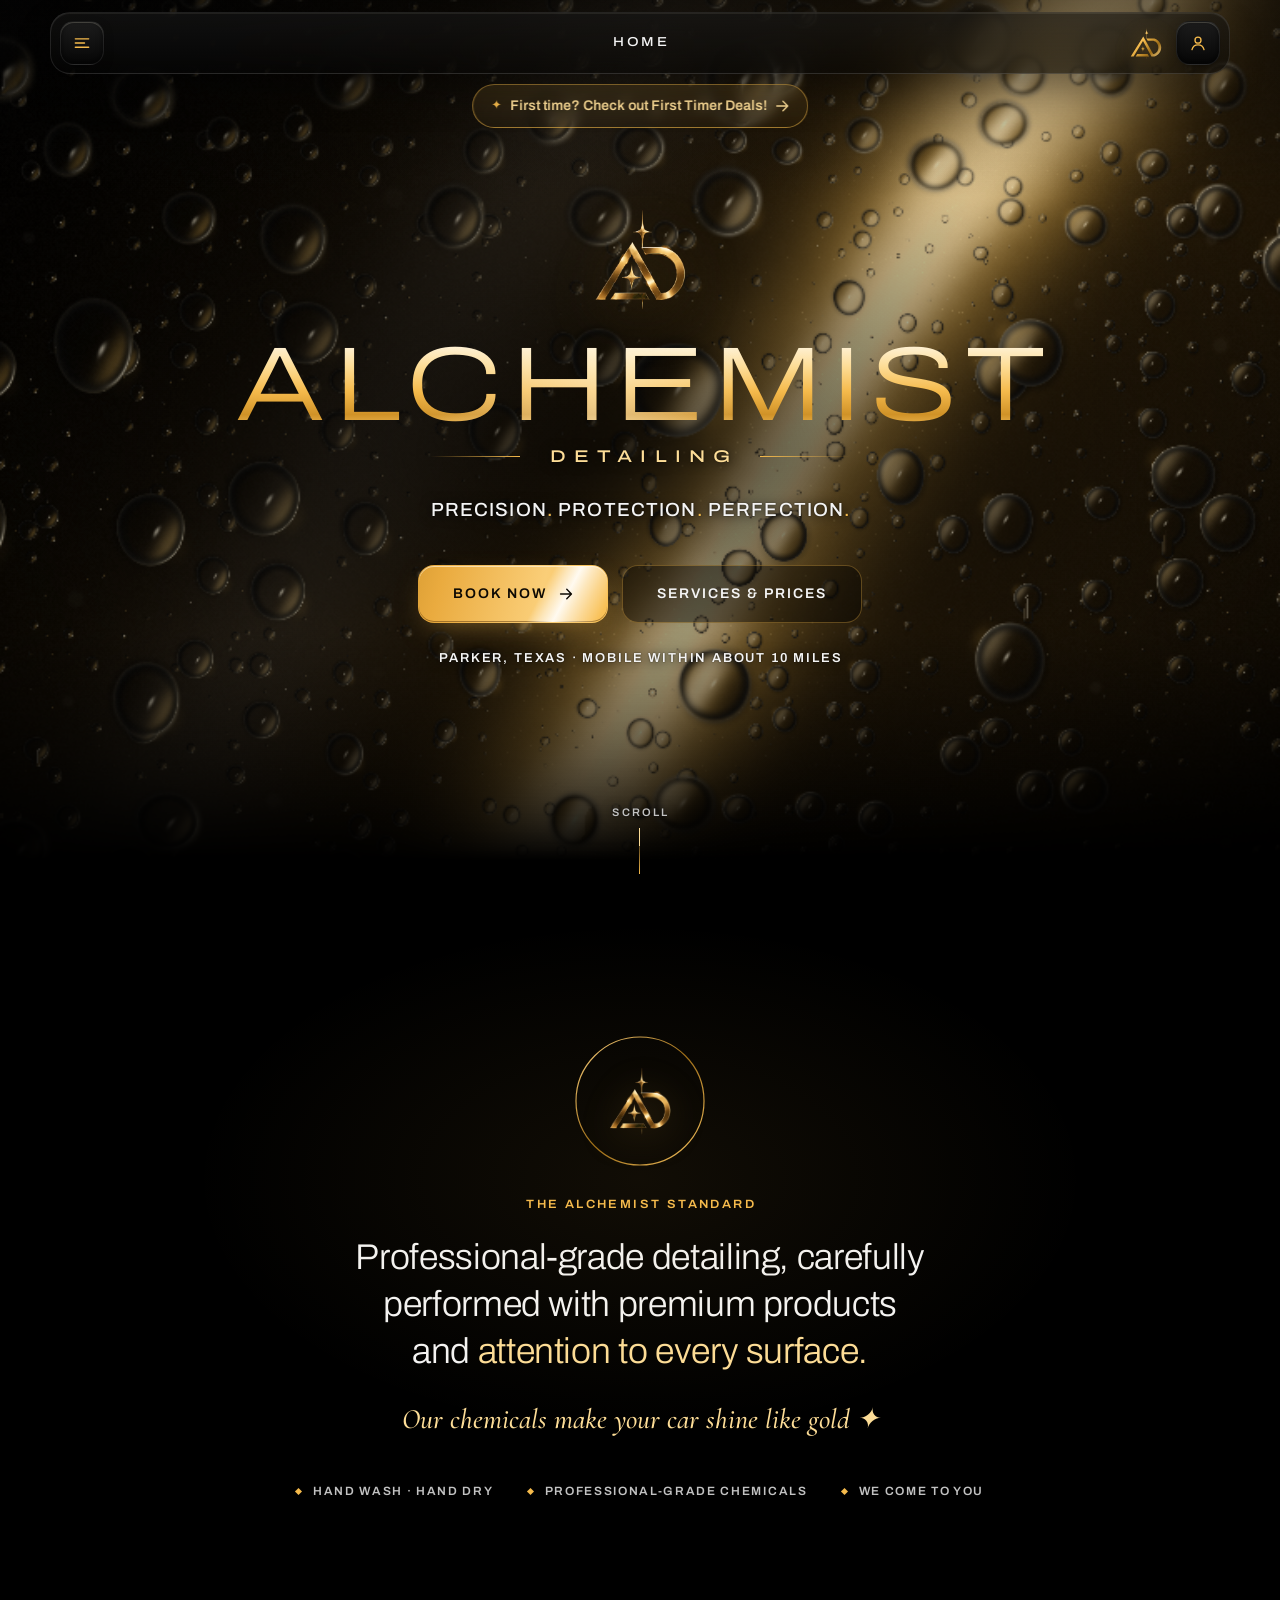
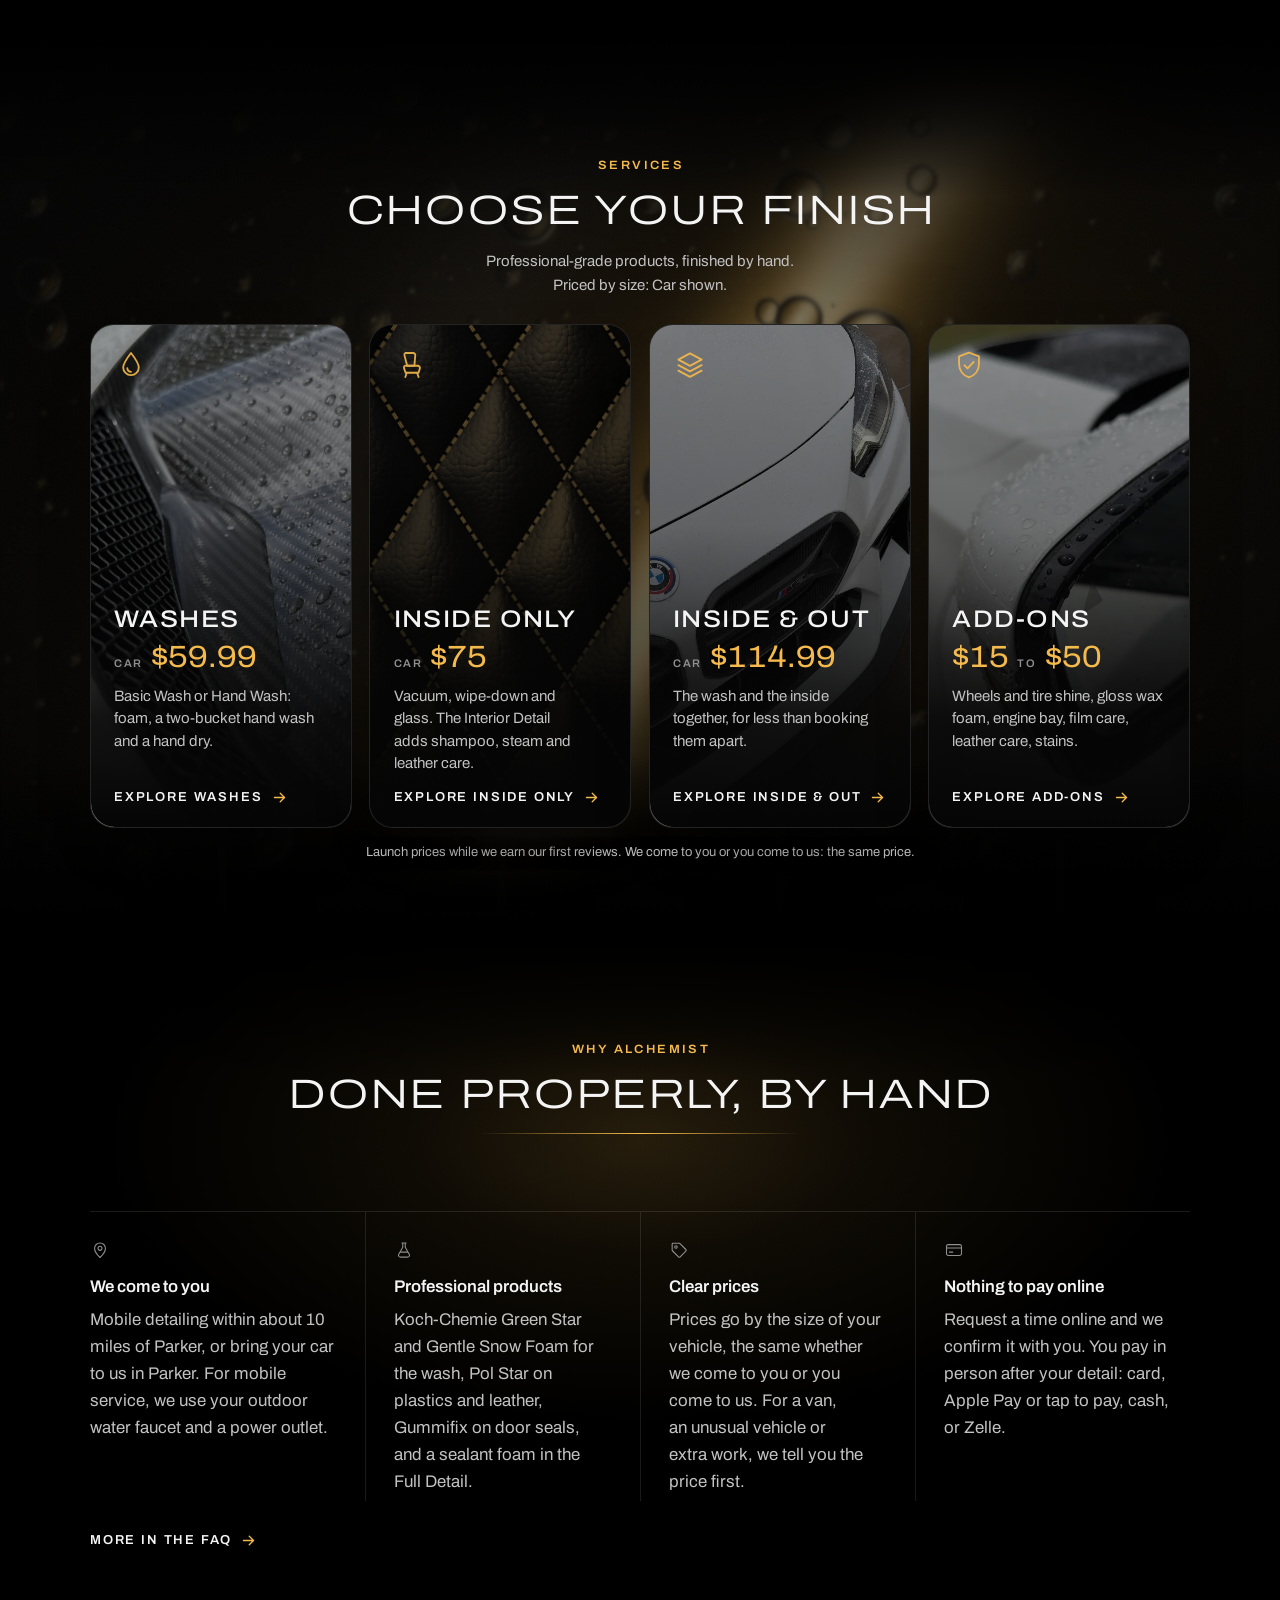
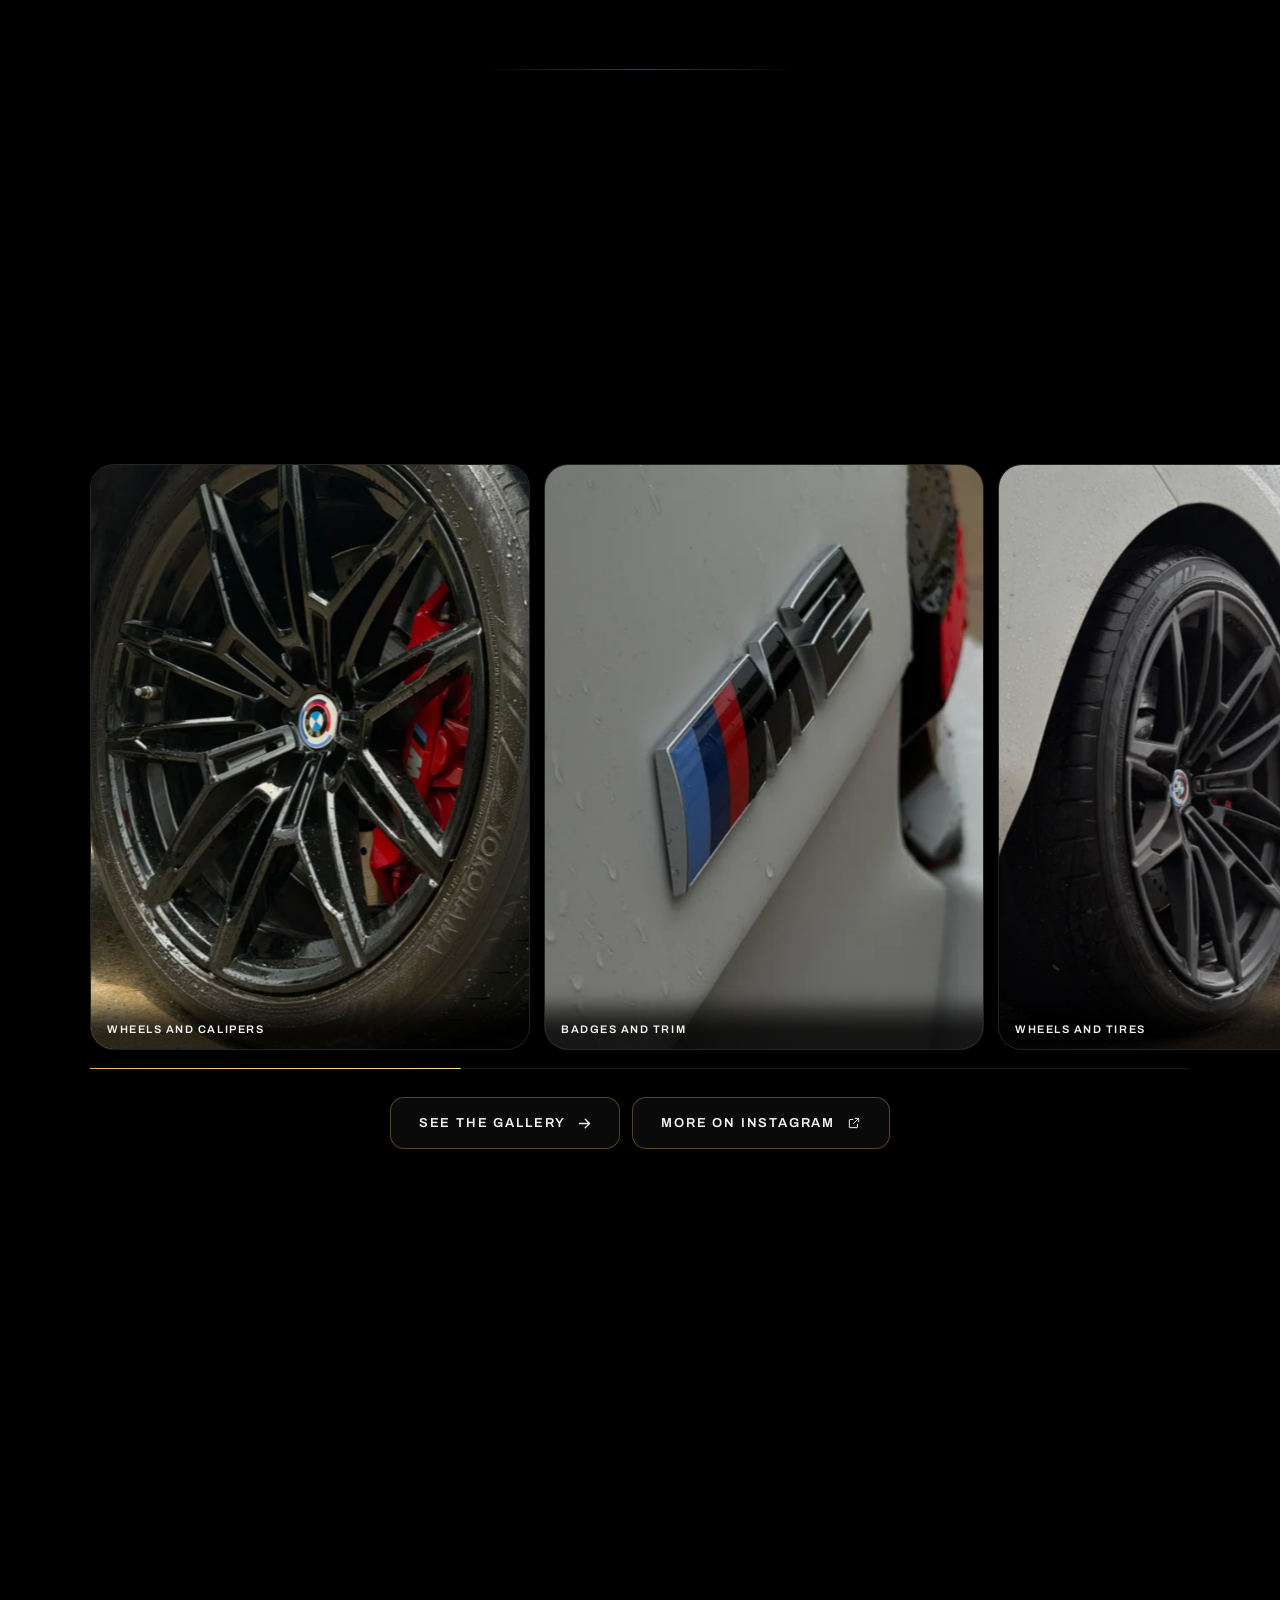
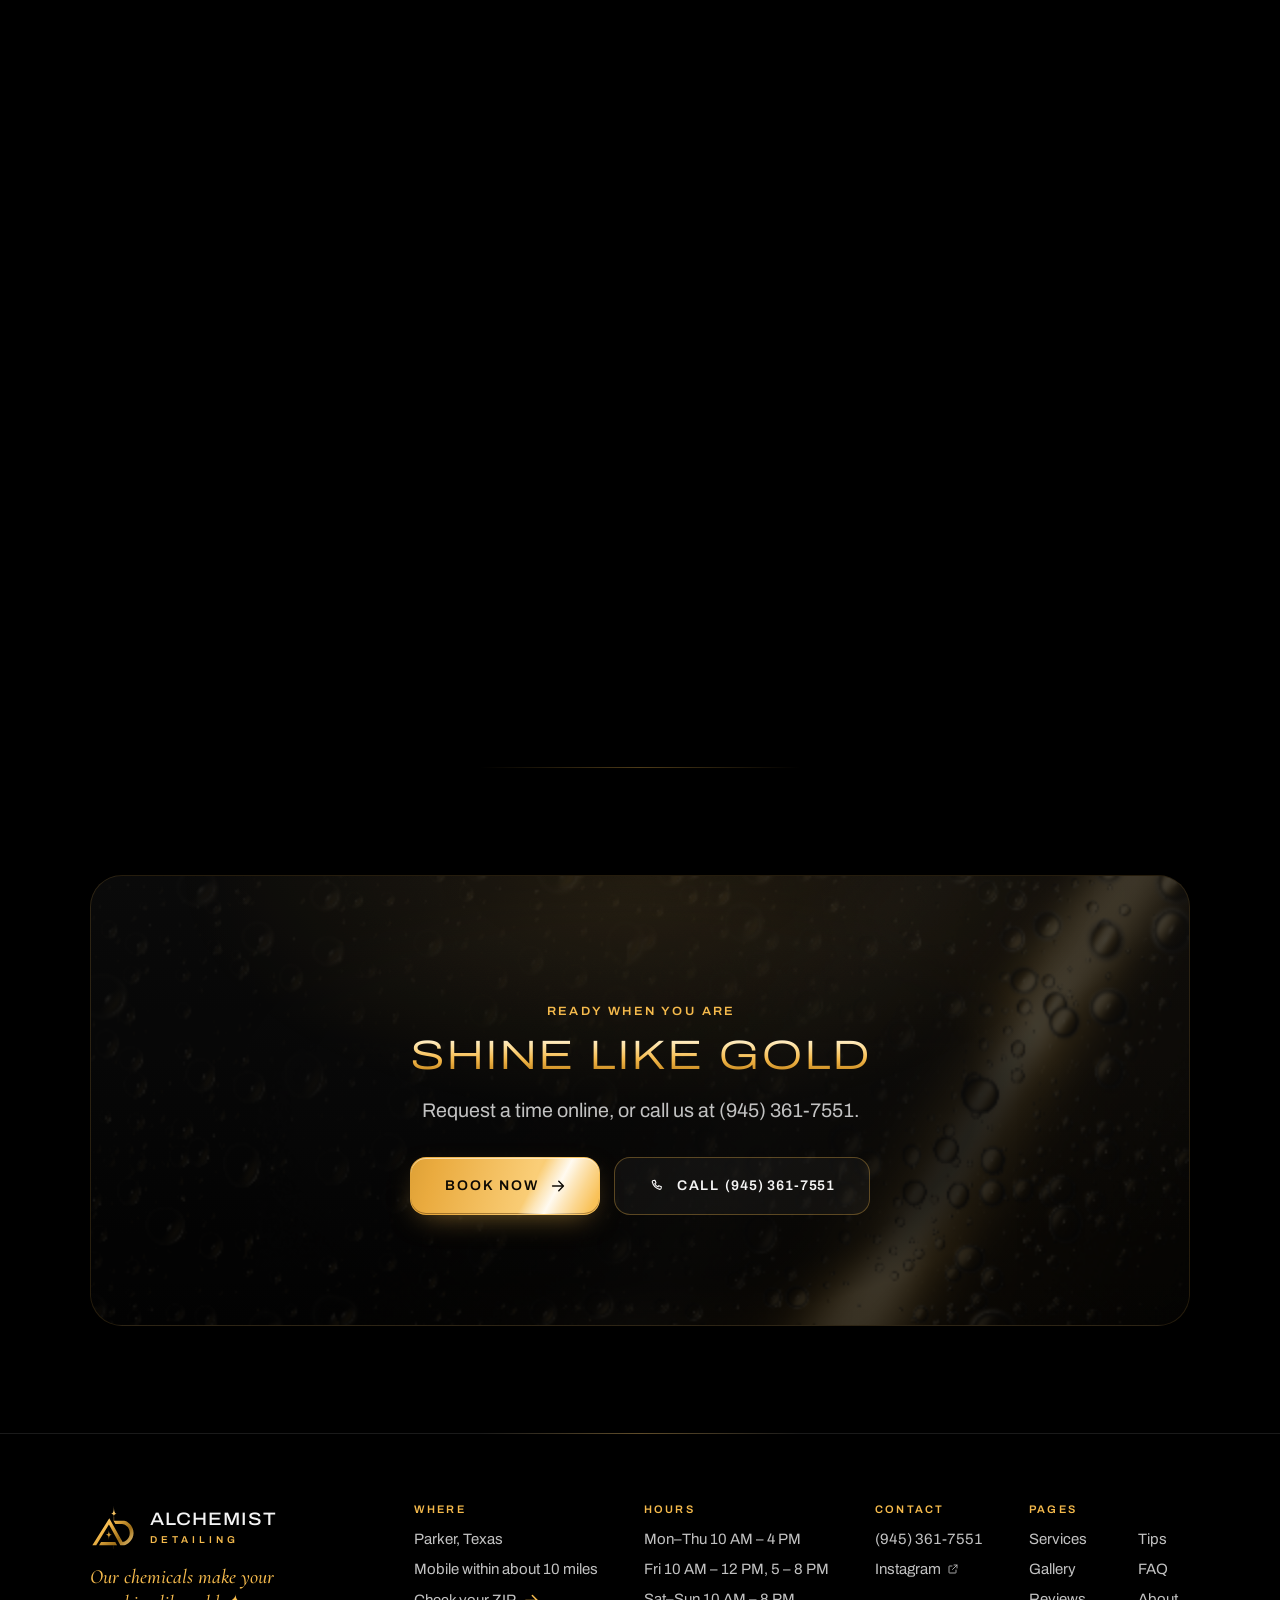
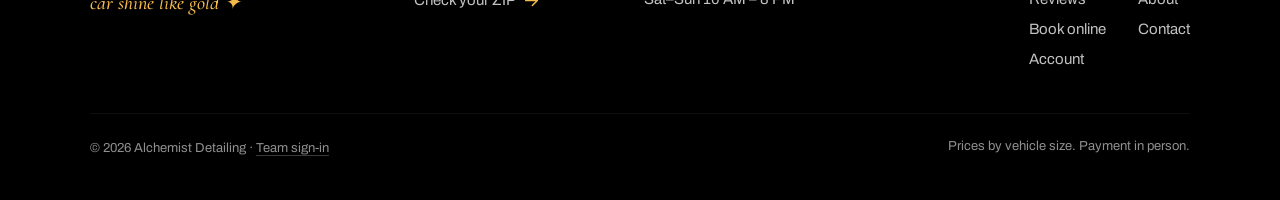
==== commit b7679052: "The site for menu round 2: new prices, First Timer Deals, service first The owner's Nov 18 decisions" ====
--- a/site/index.html
+++ b/site/index.html
@@ -45,7 +45,7 @@
   "telephone": "+1-945-361-7551",
   "image": "https://thealchemistdetailing.com/img/og.jpg",
   "logo": "https://thealchemistdetailing.com/icon-512.png",
-  "priceRange": "$50 - $235",
+  "priceRange": "$59.99 - $249.99",
   "address": { "@type": "PostalAddress", "addressLocality": "Parker", "addressRegion": "TX", "addressCountry": "US" },
   "areaServed": "Parker, Texas, and mobile within about 10 miles",
   "openingHoursSpecification": [
@@ -58,7 +58,7 @@
 }
 </script>
 <link rel="stylesheet" href="css/alchemist.css">
-<script>/* before the first paint: scripts are on (the no-JS note goes), the saved light theme is applied (app.js keeps it from then on), a page opening at the top of Home or Services has its hero or header under the bar (html.top-dark, until app.js's observer answers), every address but the public domain (the test site, previews, a local copy) stays out of search, a page opened directly at another page than Home keeps Home and the bar's name unseen until app.js shows that page (html.deep; let go after 3s should no script run), and the hero intro (html.ready, normally app.js's two frames after the hero starts) is let go after 1.5s should a script be slow */(function(d,h){h.classList.remove('no-js');if(/^(services|book|appointments|reviews|tips|faq|about|contact|account|admin|team|gallery)$/.test(location.hash.slice(1).split('-')[0])){h.classList.add('deep');setTimeout(function(){h.classList.remove('deep')},3000)}try{if(localStorage.getItem('ad.theme')==='light'){h.setAttribute('data-theme','light');var m=d.querySelector('meta[name="theme-color"]');if(m)m.content='#f8f5ee'}}catch(e){}if(/^#?(home|services)?$/.test(location.hash))h.classList.add('top-dark');if(!/^(www\.)?thealchemistdetailing\.com$/.test(location.hostname)){var r=d.createElement('meta');r.name='robots';r.content='noindex,nofollow';d.head.appendChild(r)}setTimeout(function(){h.classList.add('ready')},1500)})(document,document.documentElement);</script>
+<script>/* before the first paint: scripts are on (the no-JS note goes), the saved light theme is applied (app.js keeps it from then on), a page opening at the top of Home or Services has its dark piece under the bar (html.top-dark; Home's hero html.top-home too; until app.js's observer answers), every address but the public domain (the test site, previews, a local copy) stays out of search, a page opened directly at another page than Home keeps Home and the bar's name unseen until app.js shows that page (html.deep; let go after 3s should no script run), and the hero intro (html.ready, normally app.js's two frames after the hero starts) is let go after 1.5s should a script be slow */(function(d,h){h.classList.remove('no-js');if(/^(services|book|appointments|reviews|tips|faq|about|contact|account|admin|team|gallery)$/.test(location.hash.slice(1).split('-')[0])){h.classList.add('deep');setTimeout(function(){h.classList.remove('deep')},3000)}try{if(localStorage.getItem('ad.theme')==='light'){h.setAttribute('data-theme','light');var m=d.querySelector('meta[name="theme-color"]');if(m)m.content='#f8f5ee'}}catch(e){}if(/^#?(home|services)?$/.test(location.hash))h.classList.add('top-dark');if(/^#?(home)?$/.test(location.hash))h.classList.add('top-home');if(!/^(www\.)?thealchemistdetailing\.com$/.test(location.hostname)){var r=d.createElement('meta');r.name='robots';r.content='noindex,nofollow';d.head.appendChild(r)}setTimeout(function(){h.classList.add('ready')},1500)})(document,document.documentElement);</script>
 </head>
 <body>
 <!-- BODY START -->
@@ -151,17 +151,20 @@
 
   <section class="hero" id="top" aria-label="Alchemist Detailing">
     <canvas class="hero-gl" id="heroGl" aria-hidden="true"></canvas>
+    <!-- the First Timer Deals' gold line, at the top (owner, Nov 18: "on the top"): placed over the hero, taking no room,
+         shown by services.js only while get_first_visit_offer says the deals run -->
+    <a class="deals-banner hero-deals" href="#services-deals" data-deals-banner hidden><span class="offer-mark" aria-hidden="true">✦</span><span>First time? Check out First Timer Deals!</span><span class="arrow" aria-hidden="true">→</span></a>
     <div class="hero-inner">
       <span class="hero-mono" data-in style="--d:0"><img class="hero-mark" src="img/mono-metallic.webp" alt="" width="547" height="601" fetchpriority="high"></span>
       <h1 data-in style="--d:140"><span class="l1 gold-text">Alchemist</span><span class="l2" data-in style="--d:1000">Detailing</span></h1>
-      <p class="sub" data-in style="--d:1180">Precision<i>.</i> Protection<i>.</i> Perfection<i>.</i></p>
+      <p class="sub" data-in style="--d:1050">Precision<i>.</i> Protection<i>.</i> Perfection<i>.</i></p>
       <div class="actions" data-in style="--d:1200">
         <a class="btn btn-lg btn-gold shine" href="#book">Book Now <span class="arrow" aria-hidden="true">→</span></a>
         <a class="btn btn-lg btn-glass" href="#services" data-scroll="services">Services &amp; prices</a>
       </div>
-      <p class="place" data-in style="--d:1360"><span>Parker, Texas</span> <span>Mobile within about 10 miles</span></p>
-    </div>
-    <a class="scroll-cue" href="#home" data-scroll="standard" aria-label="Scroll down" data-in style="--d:1540">Scroll<span></span></a>
+      <p class="place" data-in style="--d:1350"><span>Parker, Texas</span> <span>Mobile within about 10 miles</span></p>
+    </div>
+    <a class="scroll-cue" href="#home" data-scroll="standard" aria-label="Scroll down" data-in style="--d:1450">Scroll<span></span></a>
   </section>
 
   <section class="section standard" id="standard">
@@ -199,7 +202,7 @@
               <span class="au-band" aria-hidden="true"></span>
               <svg class="icon" viewBox="0 0 24 24" aria-hidden="true"><g fill="none" stroke="currentColor" stroke-width="1.3" stroke-linecap="round" stroke-linejoin="round"><path d="M12 3.5c3.2 4.1 5.5 7.3 5.5 10.2a5.5 5.5 0 0 1-11 0C6.5 10.8 8.8 7.6 12 3.5z"/><path d="M9.4 14.2a2.7 2.7 0 0 0 2.6 2.6"/></g></svg>
               <span class="kind">Washes</span>
-              <span class="from"><span data-size-name="short">Car</span> <span class="price tnum" data-price="basic_wash">$50</span></span>
+              <span class="from"><span data-size-name="short">Car</span> <span class="price tnum" data-price="basic_wash">$59.99</span></span>
               <p class="desc">Basic Wash or Hand Wash: foam, a two-bucket hand wash and a hand dry.</p>
               <span class="go"><span>Explore<span class="go-k"> Washes</span></span><span class="arrow" aria-hidden="true">→</span></span>
             </a>
@@ -217,7 +220,7 @@
               <span class="au-band" aria-hidden="true"></span>
               <svg class="icon" viewBox="0 0 24 24" aria-hidden="true"><g fill="none" stroke="currentColor" stroke-width="1.3" stroke-linecap="round" stroke-linejoin="round"><path d="M12 3.8l8.2 4.4L12 12.6 3.8 8.2z"/><path d="M3.8 12.1L12 16.5l8.2-4.4"/><path d="M3.8 16L12 20.4l8.2-4.4"/></g></svg>
               <span class="kind">Inside &amp; out</span>
-              <span class="from"><span data-size-name="short">Car</span> <span class="price tnum" data-price="inside_out">$100</span></span>
+              <span class="from"><span data-size-name="short">Car</span> <span class="price tnum" data-price="inside_out">$114.99</span></span>
               <p class="desc">The wash and the inside together, for less than booking them apart.</p>
               <span class="go"><span>Explore<span class="go-k"> Inside &amp; out</span></span><span class="arrow" aria-hidden="true">→</span></span>
             </a>
@@ -320,11 +323,11 @@
         <h2 class="display">Four steps to a&nbsp;booked detail</h2>
         <div class="rule" data-reveal></div>
       </div>
-      <!-- the booking form's own order (owner, Nov 10): contact and car, then where, the service and the time, then the confirmation -->
+      <!-- the booking form's own order (owner, Nov 18: the service first, the date second, then the rest; doc 54) -->
       <ol class="steps" data-reveal>
-        <li class="step"><span class="n">01</span><h3>Tell us about you</h3><p>Your name, a phone number we can reach, and the car.</p></li>
-        <li class="step"><span class="n">02</span><h3>Choose where</h3><p>We come to you within about 10 miles of Parker, or you come to us.</p><a class="note-link step-link" href="#contact-zip">Check your ZIP <span class="arrow" aria-hidden="true">→</span></a></li>
-        <li class="step"><span class="n">03</span><h3>Pick your service and time</h3><p>See the price as you go, then choose an open start time, from tomorrow up to 60 days ahead.</p></li>
+        <li class="step"><span class="n">01</span><h3>Choose your service</h3><p>Your vehicle’s size, where (we come to you within about 10 miles of Parker, or you come to us) and the service. See the price as you go.</p><a class="note-link step-link" href="#contact-zip">Check your ZIP <span class="arrow" aria-hidden="true">→</span></a></li>
+        <li class="step"><span class="n">02</span><h3>Pick a day and time</h3><p>Choose an open start time, from tomorrow up to 60 days ahead.</p></li>
+        <li class="step"><span class="n">03</span><h3>Tell us about you and the car</h3><p>Your name, a phone number we can reach, and the car.</p></li>
         <li class="step"><span class="n">04</span><h3>We confirm</h3><p>Your time is held for 24 hours while we review your request and confirm it.</p></li>
       </ol>
     </div>
@@ -350,6 +353,7 @@
   <section class="svc-top">
     <img class="top-photo" src="img/work/vent-1200.webp" srcset="img/work/vent-600.webp 600w, img/work/vent-1200.webp 1200w, img/work/vent-1800.webp 1800w, img/work/vent-2400.webp 2400w" sizes="100vw" alt="" width="1200" height="1600" loading="lazy" decoding="async">
     <div class="wrap page-head">
+      <a class="deals-banner" href="#services-deals" data-deals-banner hidden><span class="offer-mark" aria-hidden="true">✦</span><span>First time? Check out First Timer Deals!</span><span class="arrow" aria-hidden="true">→</span></a>
       <p class="eyebrow">Services</p>
       <h1 class="display gold-text">The Menu</h1>
       <p><span class="lead-s">Professional-grade products, finished by hand.</span> <span class="lead-s">Priced by the size of your vehicle, and you pay in person.</span></p>
@@ -365,16 +369,21 @@
     </div>
   </nav>
   <div class="wrap">
-    <!-- Migration 011 (Nov 17): one gold line above the cards (plan v3, section e), the first-time offer with its real
-         small print (services.js fills the prices and the end date from get_first_visit_offer), and the size switch:
-         every price and time on this page is for the size picked there (services.js, from service_size_rates) -->
+    <!-- Migration 011 (Nov 17): one gold line above the cards (plan v3, section e) and the size switch: every price and
+         time on this page is for the size picked there (services.js, from service_size_rates) -->
     <section class="menu-lead" aria-label="Prices">
       <p class="launch-line gold-text">Launch prices while we earn our first reviews</p>
-      <div class="offer-line" data-offer-wrap>
-        <p class="offer-head"><span class="offer-mark" aria-hidden="true">✦</span><span data-offer="car">New customers: your first Basic Wash is $35</span></p>
-        <p class="offer-fine" data-offer-fine>First visit only: one per phone number and one per address. Car $35; SUV, 3-row, pickup or minivan $40. After that, $50 car; $55 SUV, 3-row, pickup or minivan. Cars with normal road dirt. Offer ends February 17, 2027.</p>
-      </div>
       <div class="size-switch" id="svc-size"></div>
+    </section>
+
+    <!-- The First Timer Deals (Migration 012, owner Nov 18): three cards for the size picked above, built by services.js
+         from get_first_visit_offer, with "Book this deal" (#book-dealout, #book-dealin, #book-dealboth) and the small
+         print. Hidden until the database says the deals run, and again once they end. -->
+    <section class="deals-sec" id="svc-deals" aria-labelledby="dealsTitle" data-deals hidden>
+      <p class="eyebrow"><span class="offer-mark" aria-hidden="true">✦</span> First Timer Deals</p>
+      <h2 class="display" id="dealsTitle">First time? Start here.</h2>
+      <div class="deal-grid" data-deal-grid></div>
+      <p class="offer-fine" data-deals-fine hidden></p>
     </section>
 
     <!-- the Alchemist's Table (the owner's design): filled by services.js when the page first opens -->
@@ -398,8 +407,8 @@
       <div class="price-grid">
         <article class="price-card" data-code="basic_wash">
           <h3>Basic Wash</h3>
-          <p class="amount tnum" data-price="basic_wash">$50</p>
-          <div class="card-offer" data-offer-wrap><p class="offer-head"><span class="offer-mark" aria-hidden="true">✦</span><span data-offer="size">New customers: your first Basic Wash is $35</span></p></div>
+          <p class="amount tnum" data-price="basic_wash">$59.99</p>
+          <a class="card-offer" href="#services-deals" data-deal-wrap hidden><span class="offer-mark" aria-hidden="true">✦</span><span data-deal-line="basic_wash">First Timer Deal: your first one is $35</span></a>
           <p class="every" data-every="basic_wash" aria-label="Every size"></p>
           <dl class="figs"><div><dt>Time</dt><dd class="tnum" data-time="basic_wash">1 h 32 min</dd></div><div class="where"><dt>Where</dt><dd><span>We come to you<span class="sr-only">,</span></span><span>Come to us</span></dd></div></dl>
           <div class="line"></div>
@@ -409,7 +418,7 @@
         </article>
         <article class="price-card featured" data-code="hand_wash">
           <h3>Hand Wash</h3>
-          <p class="amount tnum" data-price="hand_wash">$75</p>
+          <p class="amount tnum" data-price="hand_wash">$89.99</p>
           <p class="every" data-every="hand_wash" aria-label="Every size"></p>
           <dl class="figs"><div><dt>Time</dt><dd class="tnum" data-time="hand_wash">1 h 31 min</dd></div><div class="where"><dt>Where</dt><dd><span>We come to you<span class="sr-only">,</span></span><span>Come to us</span></dd></div></dl>
           <div class="line"></div>
@@ -439,9 +448,9 @@
           <span class="tag">Best value</span>
           <span class="sig lg" aria-hidden="true"><small class="tnum">3</small>Io</span>
           <h3>Inside &amp; Out</h3>
-          <p class="amount tnum" data-price="inside_out">$100</p>
+          <p class="amount tnum" data-price="inside_out">$114.99</p>
           <p class="every" data-every="inside_out" aria-label="Every size"></p>
-          <p class="saving" data-saving="inside_out">$150 booked separately. You save <b class="tnum">$50</b>.</p>
+          <p class="saving" data-saving="inside_out">$164.99 booked separately. You save <b class="tnum">$50</b>.</p>
           <dl class="figs"><div><dt>Time</dt><dd class="tnum" data-time="inside_out">2 h 43 min</dd></div><div class="where"><dt>Where</dt><dd><span>We come to you<span class="sr-only">,</span></span><span>Come to us</span></dd></div></dl>
           <div class="line"></div>
           <ul class="checks parts"><li><a href="#services-exterior" data-part="hand_wash">Hand Wash</a></li><li><a href="#services-interior" data-part="interior_clean">Interior Clean</a></li></ul>
@@ -452,9 +461,9 @@
           <span class="tag">Complete</span>
           <span class="sig lg au" aria-hidden="true"><small class="tnum">79</small>Au</span>
           <h3>Full Detail</h3>
-          <p class="amount tnum" data-price="full_detail_v2">$165</p>
+          <p class="amount tnum" data-price="full_detail_v2">$179.99</p>
           <p class="every" data-every="full_detail_v2" aria-label="Every size"></p>
-          <p class="saving" data-saving="full_detail_v2">$200 booked separately. You save <b class="tnum">$35</b>.</p>
+          <p class="saving" data-saving="full_detail_v2">$214.99 booked separately. You save <b class="tnum">$35</b>.</p>
           <dl class="figs"><div><dt>Time</dt><dd class="tnum" data-time="full_detail_v2">5 h 15 min</dd></div><div class="where"><dt>Where</dt><dd><span>We come to you<span class="sr-only">,</span></span><span>Come to us</span></dd></div></dl>
           <div class="line"></div>
           <ul class="checks parts"><li><a href="#services-exterior" data-part="hand_wash">Hand Wash</a></li><li><a href="#services-interior" data-part="interior_detail">Interior Detail</a></li><li data-extra>Bug and road-grime pre-soak</li><li data-extra>Wheel wells scrubbed</li><li data-extra>Water-repellent sealant foam</li><li data-service="full_detail_v2" data-includes="leather_care">Leather care included</li></ul>
@@ -480,6 +489,7 @@
         <article class="price-card" data-code="interior_clean">
           <h3>Interior Clean</h3>
           <p class="amount tnum" data-price="interior_clean">$75</p>
+          <a class="card-offer" href="#services-deals" data-deal-wrap hidden><span class="offer-mark" aria-hidden="true">✦</span><span data-deal-line="interior_clean">First Timer Deal: your first one is $49.99</span></a>
           <p class="every" data-every="interior_clean" aria-label="Every size"></p>
           <dl class="figs"><div><dt>Time</dt><dd class="tnum" data-time="interior_clean">1 h 43 min</dd></div><div class="where"><dt>Where</dt><dd><span>We come to you<span class="sr-only">,</span></span><span>Come to us</span></dd></div></dl>
           <div class="line"></div>
--- a/site/css/alchemist.css
+++ b/site/css/alchemist.css
@@ -71,7 +71,7 @@
   --danger-text: #f0a090;
   --border-strong: rgba(255, 255, 255, .38);  /* inputs and checkboxes: 3.4:1 */
   --floor: #000;                              /* the studio floor the hero and the wash stand on */
-  --shade-rgb: 10, 7, 3;                      /* the black showroom's shade under the hero's words: warm, so over the bar's core it reads as deeper gold, not grey (in the white studio the hero's own is a soft ivory: below) */
+  --shade-rgb: 10, 7, 3;                      /* the black showroom's shade under the hero's words (the hero stays black in both themes): warm, so over the bar's core it reads as deeper gold, not grey */
   /* the type: Archivo for everything but the logo's italic tagline (Cormorant Garamond). Each family token carries
      the metric fallback of its width (below), so nothing moves when the font arrives. The widths are tokens because
      the font shorthand resets font-stretch: a rule that sets font: also sets font-stretch: var(--wdth-...) */
@@ -99,12 +99,6 @@
   --ease: cubic-bezier(.2, .8, .2, 1);
   --ease-in-out: cubic-bezier(.65, 0, .35, 1);
   --ease-unveil: cubic-bezier(.16, 1, .3, 1);   /* unveils and glides: a long, calm settle, no overshoot */
-  /* the arrivals (the owner's Nov 19 "slow down the text pop ups ... calm motions"): what comes on as the page is
-     read moves on --ease-glide (an ease-out cubic: half its way at a fifth of its time, so it settles instead of
-     snapping; the unveil above is half there at a tenth) and fades on --ease-fade (half seen at a third of its time),
-     never on one curve together: a fade on an out-curve is half seen in its first frames, the "pop" */
-  --ease-glide: cubic-bezier(.33, 1, .68, 1);
-  --ease-fade: cubic-bezier(.4, 0, .2, 1);
   /* the press: it lands under the finger within 80ms and springs back in 180ms (app.js holds it 80ms after the lift) */
   --dur-press: 80ms;
   --dur-release: 180ms;
@@ -118,23 +112,14 @@
   --dur-bar: 360ms;
   --dur-bar-out: 220ms;
   --bar-out: calc(-78px - env(safe-area-inset-top, 0px));
-  /* the arrivals: a heading's line rises over --dur-line, the next one --line-gap after it (app.js LINE reads the same
-     tokens), the blocks after a head rise over --dur-rise, --stagger apart (70ms; 110ms on the public pages), a room's
+  /* the arrivals: a heading's line rises over --dur-line, the next one --line-gap after it (app.js LINE keeps the same
+     numbers), the blocks after a head rise over --dur-rise, --stagger apart (60ms; 90ms on the public pages), a room's
      studio light comes up over --dur-room and drifts --room-drift either way with the scroll (less on a phone; in
      viewport units, so the drift runs on the compositor: a length of the box's own would hold it on the main thread) */
-  --dur-line: 1300ms;
-  --line-gap: 140ms;
-  --dur-rise: 1000ms;
-  --stagger: 70ms;
-  --dur-fade: 900ms;    /* a kicker, a heading that could not be split, anything that only fades in */
-  --rise: 14px;         /* how far a block rises (it was 18px) */
-  /* a heading's letters float up into place one by one (app.js LETTER reads these): each over --dur-letter, the
-     next --letter-gap later, all of them started within --letter-span (a long heading's letters closer together);
-     one of over 24 letters or 3 lines goes word by word, --word-gap apart */
-  --dur-letter: 1100ms;
-  --letter-gap: 34ms;
-  --letter-span: 520ms;
-  --word-gap: 70ms;
+  --dur-line: 800ms;
+  --line-gap: 90ms;
+  --dur-rise: 600ms;
+  --stagger: 60ms;
   --dur-room: 1.4s;
   --room-drift: 4vw;
   /* a room's studio light: a warm pool on the black (--room-light; the Services groups' lower one --group-light), with
@@ -713,7 +698,7 @@
   position: relative;
 }
 /* as the page first shows, the bar takes the glass of what is under it at once (the white studio's ivory over the
-   hero and the Services header), not by a fade from the plain glass: its colours change on their own only once the page is up */
+   black hero), not by a fade from the plain glass: its colours change on their own only once the page is up */
 html:not(.ready) .topbar .bar { transition-property: transform, opacity; }
 /* the glass catches the studio light: over the hero, its top edge is brightest right above where the light bar is
    on the paint (app.js places .bar-light i after each of the hero's pictures, along the bar, and fades it toward the
@@ -867,7 +852,7 @@
   overflow-y: auto;
   visibility: hidden;
 }
-.menu.on { transform: none; visibility: visible; transition: transform .7s var(--ease-glide), visibility 0s; }
+.menu.on { transform: none; visibility: visible; transition: transform .6s var(--ease), visibility 0s; }
 /* a page chosen in it (app.js .chose): the panel holds a breath (160ms) so the gold line under the finger is seen,
    then leaves as usual; the page has already begun to change */
 .menu.chose:not(.on) { transition-delay: .16s, .56s; }
@@ -884,7 +869,7 @@
   opacity: 0;
   pointer-events: none;
 }
-.menu.on::after { animation: menuEdge .7s var(--ease-in-out) both; }
+.menu.on::after { animation: menuEdge .6s var(--ease-in-out) both; }
 @keyframes menuEdge { 0% { opacity: 0; } 30% { opacity: 1; } 100% { opacity: .25; } }
 /* a computer or tablet with the height for the whole menu: the panel floats 12px off the edges, level with the
    bar, rounded all round (below 780px tall the 24px it costs would push the foot into a scroll). The 8px top
@@ -908,19 +893,19 @@
 .menu-brand b { display: block; font: 500 17px/1.05 var(--font-title); font-stretch: var(--wdth-title); letter-spacing: var(--tr-title); text-transform: uppercase; }
 .menu-brand small { display: block; font: 600 10px/1 var(--font-ui); letter-spacing: var(--tr-logo); text-transform: uppercase; color: var(--gold-ink); margin-top: 6px; }
 .menu nav { display: flex; flex-direction: column; }
-/* the items arrive 40ms apart from 180ms (owner §7; calmer since Nov 19), like plates set into a case: each word rises
-   from behind its own row (700ms; its clip moves against it, so the mask stays at the line's foot), the hairline under it draws just
+/* the items arrive 28ms apart from 140ms (owner §7), like plates set into a case: each word rises from behind its own
+   row (450ms; its clip moves against it, so the mask stays at the line's foot), the hairline under it draws just
    behind it, and the foot rises 12px after the last. Only the entrance moves; a pointer or the keyboard lights an item
    at once (its 4px step is translate). The current page's word takes its pass of gold light once risen (app.js). */
 .menu nav a, .menu-foot { --i: 0; }
 .menu nav a { transition: color .3s var(--ease), translate .3s var(--ease); }
-.menu.on nav a > span { animation: menuWord .7s var(--ease-glide) calc(var(--i) * 40ms + 180ms) backwards; }
-.menu.on nav a.au-run > span { animation: menuWord .7s var(--ease-glide) calc(var(--i) * 40ms + 180ms) backwards, auPass var(--au-dur) var(--au-ease) 1 both; }   /* (by name: the rise is not played again) */
+.menu.on nav a > span { animation: menuWord .45s var(--ease-unveil) calc(var(--i) * 28ms + 140ms) backwards; }
+.menu.on nav a.au-run > span { animation: menuWord .45s var(--ease-unveil) calc(var(--i) * 28ms + 140ms) backwards, auPass var(--au-dur) var(--au-ease) 1 both; }   /* (by name: the rise is not played again) */
 @keyframes menuWord {
   from { transform: translateY(110%); clip-path: inset(-.4em -1em calc(110% - .12em) -1em); }
   to { clip-path: inset(-.4em -1em -.12em -1em); }
 }
-.menu.on .menu-foot { animation: menuFoot .7s var(--ease-glide) calc(var(--i) * 40ms + 180ms) backwards; }
+.menu.on .menu-foot { animation: menuFoot .45s var(--ease-unveil) calc(var(--i) * 28ms + 140ms) backwards; }
 @keyframes menuFoot { from { opacity: 0; transform: translateY(12px); } }
 .menu nav a > span { display: block; }
 .menu nav a::after {
@@ -934,7 +919,7 @@
   transform-origin: 0 50%;
   pointer-events: none;
 }
-.menu.on nav a::after { animation: menuRule .9s var(--ease-glide) calc(var(--i) * 40ms + 260ms) backwards; }
+.menu.on nav a::after { animation: menuRule .6s var(--ease-unveil) calc(var(--i) * 28ms + 200ms) backwards; }
 @keyframes menuRule { from { transform: scaleX(0); } }
 /* the page chosen (a tap, a click or Enter: app.js .chosen): its gold line shoots across the row under the word in
    220ms, the choice confirmed under the finger, as the page begins to change */
@@ -1043,7 +1028,7 @@
   z-index: -1;
   background:
     radial-gradient(60% 46% at 50% 50%, rgba(var(--grey-3), .72), rgba(var(--grey-3), .2) 70%, transparent),
-    linear-gradient(180deg, rgba(var(--grey-5), .55) 0%, transparent 22%, transparent 70%, #000 calc(100% - 40px), var(--bg) 100%);   /* black to its foot, then the page (the white studio's hero has its own: ivory into the cream page) */
+    linear-gradient(180deg, rgba(var(--grey-5), .55) 0%, transparent 22%, transparent 70%, #000 calc(100% - 40px), var(--hero-foot, var(--bg)) 100%);   /* black to its foot, then the page (in the white studio: black to a clean floor line, --hero-foot) */
 }
 .hero-inner {
   text-align: center;
@@ -1107,13 +1092,10 @@
 .hero .place > span + span::before { content: "· "; content: "· " / ""; }   /* the dot drawn between its two parts (not read), as the 404's sign-off */
 .hero .scroll-cue { color: var(--ink-2); }
 .hero .btn-glass { background: rgba(0, 0, 0, .42); }
-/* each line fades in on the arrivals' fade curve as it rises 12px and comes into focus on their glide (1.4s; until
-   Nov 19 1.1s on one out-curve, half seen in 140ms) */
-.hero [data-in] { opacity: 0; transform: translateY(12px); filter: blur(4px); animation: heroFade 1.4s var(--ease-fade) forwards, heroIn 1.4s var(--ease-glide) forwards; animation-delay: calc(var(--d, 0) * 1ms + 250ms); }
-.hero h1[data-in] { filter: none; animation-name: heroFade, heroInFlat; }   /* the letters carry their own blur: never two */
-@keyframes heroFade { to { opacity: 1; } }
-@keyframes heroIn { to { transform: none; filter: none; } }
-@keyframes heroInFlat { to { transform: none; } }
+.hero [data-in] { opacity: 0; transform: translateY(14px); filter: blur(4px); animation: heroIn 1.1s var(--ease) forwards; animation-delay: calc(var(--d, 0) * 1ms + 250ms); }
+.hero h1[data-in] { filter: none; animation-name: heroInFlat; }   /* the letters carry their own blur: never two */
+@keyframes heroIn { to { opacity: 1; transform: none; filter: none; } }
+@keyframes heroInFlat { to { opacity: 1; transform: none; } }
 .scroll-cue {
   position: absolute;
   left: 0;
@@ -1153,7 +1135,7 @@
 :is(.section-head, .page-head, .cta-band, .standard .wrap, .page .card) > .eyebrow { text-indent: var(--tr-eyebrow); }
 :is(.section-head, .cta-band) > .display { text-indent: var(--tr-section); }
 /* a hairline that draws itself (scaled, never a width animation) */
-.rule { width: min(320px, 60vw); height: 1px; background: linear-gradient(90deg, transparent, var(--gold), transparent); transform: scaleX(0); transition: transform 1.4s var(--ease-glide); }
+.rule { width: min(320px, 60vw); height: 1px; background: linear-gradient(90deg, transparent, var(--gold), transparent); transform: scaleX(0); transition: transform 1.2s var(--ease); }
 .rule.in { transform: scaleX(1); }
 
 /* the Alchemist Standard */
@@ -1199,12 +1181,12 @@
 .standard[data-std]:not(.in) :is(.emblem img, h2.eyebrow, .statement) { opacity: 0; }
 .standard[data-std]:not(.in) .emblem img { transform: translateY(10px); }
 .standard[data-std]:not(.in) :is(.script, .facts span) { opacity: 0; transform: translateY(12px); }
-.standard[data-std].in .emblem img { transition: opacity var(--au-dur) var(--ease-fade), transform var(--au-dur) var(--ease-glide); }
-.standard[data-std].in h2.eyebrow { transition: opacity var(--dur-fade) var(--ease-fade) var(--std-kicker); }
-.standard[data-std].in .statement:not(.hd-lines) { transition: opacity var(--dur-fade) var(--ease-fade) var(--std-lines); }   /* one that could not be split fades in */
-.standard[data-std].in .statement .ln-w { animation: lineUp var(--dur-line) var(--ease-glide) calc(var(--std-lines) + var(--i, 0) * var(--line-gap)) both; }
-.standard[data-std].in .script { transition: opacity var(--dur-rise) var(--ease-fade) var(--std-tail), transform var(--dur-rise) var(--ease-glide) var(--std-tail); }
-.standard[data-std].in .facts span { transition: opacity var(--dur-rise) var(--ease-fade), transform var(--dur-rise) var(--ease-glide); transition-delay: calc(var(--std-tail) + 200ms + var(--k, 0) * var(--line-gap)); }
+.standard[data-std].in .emblem img { transition: opacity var(--au-dur) var(--ease-unveil), transform var(--au-dur) var(--ease-unveil); }
+.standard[data-std].in h2.eyebrow { transition: opacity var(--dur-line) var(--ease-unveil) var(--std-kicker); }
+.standard[data-std].in .statement:not(.hd-lines) { transition: opacity var(--dur-line) var(--ease-unveil) var(--std-lines); }   /* one that could not be split fades in */
+.standard[data-std].in .statement .ln-w { animation: lineUp var(--dur-line) var(--ease-unveil) calc(var(--std-lines) + var(--i, 0) * var(--line-gap)) both; }
+.standard[data-std].in .script { transition: opacity var(--dur-line) var(--ease-unveil) var(--std-tail), transform var(--dur-line) var(--ease-unveil) var(--std-tail); }
+.standard[data-std].in .facts span { transition: opacity var(--dur-rise) var(--ease-unveil), transform var(--dur-rise) var(--ease-unveil); transition-delay: calc(var(--std-tail) + 200ms + var(--k, 0) * var(--line-gap)); }
 .standard .facts span:nth-child(2) { --k: 1; }
 .standard .facts span:nth-child(3) { --k: 2; }
 .standard[data-std] .statement em { color: var(--ink); }
@@ -1242,24 +1224,17 @@
 /* --wash-h is the section's height: the stage's screen plus the pinned length (the owner's "4 scrolls"). The pin lets
    go at its end, which is --wash-release of the wash's timeline: the rinse has cleared the screen there (foam.js reads
    it), and the film and the drops left then dry while the stage scrolls away, so no scrolling goes by with nothing
-   moving. Once the wash has given its pinned length back (foam.js, .wash-folded), the section is one stage tall.
-   The stage is the LARGE viewport tall (100lvh): a phone's browser shrinks its toolbars once the visitor scrolls, and
-   a stage of the small viewport (100svh, until Nov 19) then stopped about 86px above the foot of an iPhone's screen,
-   a strip of plain page under the foam (cream in the light theme, the owner's "white box of the next portion", black
-   in the dark) for the whole pin. The section adds the same lvh - svh to --wash-h, so the pinned run (the section
-   less its stage, all that foam.js measures) is exactly as long as before; on a computer lvh = svh: nothing changes */
+   moving. Once the wash has given its pinned length back (foam.js, .wash-folded), the section is one stage tall */
 .wash {
   --wash-release: .85;
-  --wash-h: 430vh;
-  height: var(--wash-h);
-}
-@supports (height: 1lvh) { .wash { height: calc(var(--wash-h) + 100lvh - 100svh); } }
+  height: var(--wash-h, 430vh);
+}
 .wash.wash-folded, .wash.washed { height: auto; }
 .wash-stage {
   position: sticky;
   top: 0;
   height: 100vh;
-  height: 100lvh;
+  height: 100svh;
   overflow: hidden;
   isolation: isolate;
   contain: paint;
@@ -1304,7 +1279,6 @@
   z-index: 1;
   left: 50%;
   bottom: calc(28px + env(safe-area-inset-bottom, 0px));
-  bottom: calc(28px + 100lvh - 100svh + env(safe-area-inset-bottom, 0px));   /* above where a phone's toolbar comes back */
   transform: translateX(-50%);
   font: 600 var(--fs-2xs)/1 var(--font-ui-caps);
   letter-spacing: .38em;
@@ -1684,7 +1658,7 @@
    strokes (ui.js lightMark; its turn in the light's queue, .au-run). Held back only while app.js waits for it: drawn
    without JavaScript, under reduced motion and in print */
 .footer[data-sign]:not(.in)::before { transform: scaleX(0); }
-.footer[data-sign].in::before { transition: transform 1.4s var(--ease-glide); }
+.footer[data-sign].in::before { transition: transform 1.2s var(--ease-unveil); }
 .footer[data-sign].in.now::before { transition: none; }
 .foot-brand svg.au-run .mark-pass { animation: markPass var(--au-dur) var(--au-ease) 1 both; }
 /* five columns on a wide screen: the four fact and page columns each as wide as their longest line (so "10 miles"
@@ -1790,13 +1764,13 @@
 /* ---------------------------------------------------------------- views (one page at a time) */
 /* A page change is a cut through black, the door closing (app.js; a view transition, html.vt-route, between pages other
    than home; to or from home and from the open menu, the shade below): the page you leave dims and draws back (.985)
-   in 200ms, a beat of black (--cut-beat), then the new page rises 14px (from above on Back: vt-back) over 760ms,
-   fading in over 640ms (the arrivals' curves, Nov 19). In the white studio the cut is through cream. The bar holds on its own layer (.vt-hold; its
+   in 200ms, a beat of black (--cut-beat), then the new page rises 14px (from above on Back: vt-back) over 620ms,
+   fading in over 520ms. In the white studio the cut is through cream. The bar holds on its own layer (.vt-hold; its
    name rolls live). Without view transitions: the fade below. */
 :root { --cut-out: 200ms; --cut-beat: 80ms; --cut-up: 520ms; --cut-dy: 14px; }
 html.vt-route::view-transition { background: var(--bg); }
 html.vt-route::view-transition-old(root) { animation: cutOut var(--cut-out) var(--ease-in-out) both; }
-html.vt-route::view-transition-new(root) { animation: cutFade 640ms var(--ease-fade) calc(var(--cut-out) + var(--cut-beat)) both, cutRise 760ms var(--ease-glide) calc(var(--cut-out) + var(--cut-beat)) both; }
+html.vt-route::view-transition-new(root) { animation: cutFade 520ms var(--ease) calc(var(--cut-out) + var(--cut-beat)) both, cutRise 620ms var(--ease-unveil) calc(var(--cut-out) + var(--cut-beat)) both; }
 @keyframes cutOut { to { opacity: 0; transform: scale(.985); } }
 @keyframes cutFade { from { opacity: 0; } }
 html.vt-back::view-transition-new(root) { --cut-dy: -14px; }   /* (on the picture itself: on html it would restyle the whole page) */
@@ -1817,9 +1791,9 @@
 /* a page opened directly (a shared link to the FAQ): Home and the bar's name stay unseen until app.js shows that page
    (html.deep, from the head script), so Home's hero never flashes first. Visibility, not display: no layout changes */
 html.deep :is([data-view="home"], #pageName) { visibility: hidden; }
-.view.cut-in { animation: cutRise 760ms var(--ease-glide) both; }
+.view.cut-in { animation: cutRise 620ms var(--ease-unveil) both; }
 .view.cut-in.from-above { --cut-dy: -14px; }   /* (Back or Forward) */
-.view.enter { animation: viewIn .6s var(--ease-fade) backwards; }   /* app.js drops .enter when it ends */
+.view.enter { animation: viewIn .45s var(--ease) backwards; }   /* app.js drops .enter when it ends */
 @keyframes viewIn { from { opacity: 0; transform: translateY(10px); } to { opacity: 1; transform: none; } }
 /* a page met again (Back, Forward) comes in at the place it was left, still: it only fades in, as home met at the wash
    does in the cut (the shade lifts on it in place), so what the visitor left is where they left it from the first frame */
@@ -2119,7 +2093,7 @@
 /* the titles of the three moments: down until their moment reaches them. A title set as a head (app.js data-head) is
    handed to its moment instead (its lines rise from behind their slot as the moment reaches it); the index waits the
    same way either way */
-:is(.beading, .cabin, .wet) :is(figcaption:not([data-head]) > *, .plate-no) { opacity: 0; transform: translateY(var(--rise)); transition: opacity var(--dur-rise) var(--ease-fade), transform var(--dur-rise) var(--ease-glide); }
+:is(.beading, .cabin, .wet) :is(figcaption:not([data-head]) > *, .plate-no) { opacity: 0; transform: translateY(14px); transition: opacity .9s var(--ease-unveil), transform .9s var(--ease-unveil); }
 :is(.beading.risen, .cabin.on, .wet.risen) :is(figcaption:not([data-head]) > *, .plate-no) { opacity: 1; transform: none; }
 .beading.risen figcaption:not([data-head]) > p, .wet.risen figcaption:not([data-head]) > p { transition-delay: .12s; }
 /* Interior: INTERIOR and the index as the view settles (.7s), its sentence just after it (a lead follows its title),
@@ -2779,7 +2753,7 @@
     background:
       radial-gradient(90% 34% at 50% 66%, rgba(var(--grey-3), .55), transparent 70%),
       radial-gradient(60% 46% at 50% 50%, rgba(var(--grey-3), .72), rgba(var(--grey-3), .2) 70%, transparent),
-      linear-gradient(180deg, rgba(var(--grey-5), .55) 0%, transparent 22%, transparent 70%, #000 calc(100% - 40px), var(--bg) 100%);
+      linear-gradient(180deg, rgba(var(--grey-5), .55) 0%, transparent 22%, transparent 70%, #000 calc(100% - 40px), var(--hero-foot, var(--bg)) 100%);
   }
   .door-grid { grid-template-columns: 1fr; }
   .door { padding: 0 0 30px; }
@@ -2820,7 +2794,7 @@
   .why-grid { grid-template-columns: minmax(0, 1fr); gap: 0; }
   .why .why-grid > .why-item { display: grid; grid-template-columns: 28px minmax(0, 1fr); column-gap: 16px; padding: 22px 0; border: 0; border-bottom: 1px solid var(--hair); border-radius: 0; background: none; box-shadow: none; transform: none; }   /* (0,3,0): over the light theme's white card too */
   .why .why-grid > .why-item:first-child { border-top: 1px solid var(--hair); }   /* the list's top line arrives with its first row */
-  .why .why-grid > .why-item[data-rise]:not(.in) { transform: translateY(var(--rise)); }   /* the rows rise in after the head, as the cards do */
+  .why .why-grid > .why-item[data-rise]:not(.in) { transform: translateY(18px); }   /* the rows rise in after the head, as the cards do */
   .why-grid { border-top: 0; }
   .why-item svg { grid-row: 1 / span 2; width: 26px; height: 26px; color: var(--gold); }
   .why-item h3 { margin: 3px 0 6px; }
@@ -3240,7 +3214,7 @@
 .bk-services { display: grid; gap: 22px; }
 .svc-group-pick { display: grid; gap: 12px; }
 .svc-pick { display: grid; grid-template-columns: repeat(2, minmax(0, 1fr)); gap: 12px; }
-.svc-opt { position: relative; display: grid; grid-template-columns: 34px 1fr auto; grid-template-areas: "icon name price" "icon offer offer" "icon desc desc" "icon save save" "icon not not" "icon meta meta"; column-gap: 14px; row-gap: 6px; align-items: start; text-align: left; padding: 18px; border-radius: var(--r-md); border: 1px solid rgba(255, 255, 255, .09); background: var(--sheen, none), linear-gradient(180deg, rgb(var(--grey-17)), rgb(var(--grey-11))); color: var(--ink); cursor: pointer; touch-action: manipulation; transition: transform .4s var(--ease-unveil), border-color .4s var(--ease), box-shadow .4s var(--ease); }
+.svc-opt { position: relative; display: grid; grid-template-columns: 34px 1fr auto; grid-template-areas: "icon name price" "icon offer offer" "icon deal deal" "icon desc desc" "icon save save" "icon not not" "icon meta meta"; column-gap: 14px; row-gap: 6px; align-items: start; text-align: left; padding: 18px; border-radius: var(--r-md); border: 1px solid rgba(255, 255, 255, .09); background: var(--sheen, none), linear-gradient(180deg, rgb(var(--grey-17)), rgb(var(--grey-11))); color: var(--ink); cursor: pointer; touch-action: manipulation; transition: transform .4s var(--ease-unveil), border-color .4s var(--ease), box-shadow .4s var(--ease); }
 @media (hover: hover) and (pointer: fine) { .svc-opt:hover { border-color: rgba(var(--gold-rgb), .45); } }
 .svc-opt.on { border-color: var(--gold); transform: translateY(-2px); box-shadow: 0 24px 50px -30px rgba(0, 0, 0, .9), 0 0 36px -12px rgba(var(--gold-rgb), .45); }   /* the 1px rim, and the light that runs it once, are ::after (the motion system) */
 .svc-opt-icon { grid-area: icon; width: 30px; height: 30px; color: var(--gold); }
@@ -3666,7 +3640,7 @@
 }
 @media (max-width: 480px) {
   /* a service option on a phone: the name runs the full width, the price under it with the "Selected" mark beside it */
-  .svc-opt { grid-template-columns: 26px 1fr auto; grid-template-areas: "icon name name" "icon price check" "icon offer offer" "icon desc desc" "icon save save" "icon not not" "icon meta meta"; column-gap: 12px; padding: 16px; }
+  .svc-opt { grid-template-columns: 26px 1fr auto; grid-template-areas: "icon name name" "icon price check" "icon offer offer" "icon deal deal" "icon desc desc" "icon save save" "icon not not" "icon meta meta"; column-gap: 12px; padding: 16px; }
   .svc-opt-icon { width: 24px; height: 24px; }
   .svc-opt-price { padding-top: 2px; justify-items: start; text-align: left; }
   .svc-opt-check { position: static; grid-area: check; align-self: center; }
@@ -4540,10 +4514,10 @@
   display: inline-block;
   text-indent: 0;
   opacity: 0;
-  transform: translateY(.45em) rotateX(-28deg);
-  filter: blur(5px);
-  animation: chFade 1.25s var(--ease-fade) forwards, chIn 1.25s var(--ease-glide) forwards;   /* calmer since Nov 19 (was .9s, 40ms apart, -40deg, 6px) */
-  animation-delay: calc(400ms + var(--i) * 50ms);
+  transform: translateY(.45em) rotateX(-40deg);
+  filter: blur(6px);
+  animation: chIn .9s var(--ease) forwards;
+  animation-delay: calc(380ms + var(--i) * 40ms);
   /* the same three layers as the word, mapped into this letter (9 letters, --i is its index) */
   background:
     linear-gradient(118deg, transparent 36%, rgba(var(--foil-rgb), .75) 50%, transparent 64%) calc(75% - 4.5 * var(--sx) + var(--i) * 50%) 0 / 300% 100% no-repeat,
@@ -4552,9 +4526,7 @@
   -webkit-background-clip: text;
   background-clip: text;
 }
-@keyframes chFade { to { opacity: 1; } }
-@keyframes chIn { to { transform: none; filter: none; } }
-@media (hover: none) { .hero h1 .l1.split .ch { filter: none; } }   /* no blur per letter on a phone (doc 39: its letter intro made 54-191ms tasks there) */
+@keyframes chIn { to { opacity: 1; transform: none; filter: none; } }
 /* without a pointer the reflection drifts slowly across the wordmark: from where it rests (46%) out to one side, then
    from side to side, so it never jumps as it starts */
 @media (hover: none) {
@@ -4619,9 +4591,9 @@
    once an element is in; app.js then drops data-rise, so the element's own transitions take over. The hidden state
    comes at once (no transition): a block that landed on the screen a frame before it was armed (a page built after
    its data answered, Reviews' certificate) never fades out before it rises. */
-[data-rise] { transition: opacity var(--dur-rise) var(--ease-fade), transform var(--dur-rise) var(--ease-glide); transition-delay: calc(var(--after, 0ms) + var(--k, 0) * var(--stagger)); }
-[data-rise]:not(.in) { opacity: 0; transform: translateY(var(--rise)); transition: none; }
-:is([data-view="home"], [data-view="services"], [data-view="gallery"], [data-view="reviews"], [data-view="content"]) { --stagger: 110ms; }
+[data-rise] { transition: opacity var(--dur-rise) var(--ease-unveil), transform var(--dur-rise) var(--ease-unveil); transition-delay: calc(var(--after, 0ms) + var(--k, 0) * var(--stagger)); }
+[data-rise]:not(.in) { opacity: 0; transform: translateY(18px); transition: none; }
+:is([data-view="home"], [data-view="services"], [data-view="gallery"], [data-view="reviews"], [data-view="content"]) { --stagger: 90ms; }
 /* The heads (app.js HEADS, data-head): a section's head arrives in reading order (.in). The kicker fades where it
    sits; from 80ms the heading's lines (.hd-lines > .ln, one per line the browser laid out) rise out of a slot just
    below their own baseline, --line-gap apart, cut off at the slot's edge like type raised into a window (no blur, no
@@ -4632,10 +4604,10 @@
 [data-head]:not(.in) :is([data-hd="k"], [data-hd="h"]) { opacity: 0; }
 [data-head]:not(.in) [data-hd="f"] { opacity: 0; transform: translateY(12px); }
 [data-head]:not(.in) .rule { transform: scaleX(0); }
-[data-head].in [data-hd="k"] { transition: opacity var(--dur-fade) var(--ease-fade); }
-[data-head].in [data-hd="h"]:not(.hd-lines) { transition: opacity var(--dur-fade) var(--ease-fade) 80ms; }   /* a heading that could not be split fades in */
-[data-head].in [data-hd="f"] { transition: opacity var(--dur-rise) var(--ease-fade), transform var(--dur-rise) var(--ease-glide); transition-delay: calc(var(--hd-lead, 440ms) + var(--f, 0) * var(--line-gap)); }
-[data-head].in .rule { transition: transform 1.4s var(--ease-glide) var(--hd-rule, .5s); }   /* drawn out from the centre, a reveal's curve */
+[data-head].in [data-hd="k"] { transition: opacity var(--dur-line) var(--ease-unveil); }
+[data-head].in [data-hd="h"]:not(.hd-lines) { transition: opacity var(--dur-line) var(--ease-unveil) 80ms; }   /* a heading that could not be split fades in */
+[data-head].in [data-hd="f"] { transition: opacity var(--dur-line) var(--ease-unveil), transform var(--dur-line) var(--ease-unveil); transition-delay: calc(var(--hd-lead, 440ms) + var(--f, 0) * var(--line-gap)); }
+[data-head].in .rule { transition: transform 1.2s var(--ease-unveil) var(--hd-rule, .5s); }   /* drawn out from the centre, a reveal's curve */
 [data-head].in.hd-now :is([data-hd="k"], [data-hd="h"], [data-hd="f"], .rule) { transition: none; }   /* reached by the keyboard first: there at once */
 /* Why Alchemist, the room the wash's fold brings up: its kicker and its rule are set from the first paint, with no
    entrance, so the room is never an empty black while its heading and its blocks wait for the drops to dry (app.js
@@ -4646,36 +4618,10 @@
 .hd-lines > .ln ~ .ln { text-indent: 0; }   /* the heading's indent is its first line's, as when it is whole */
 @supports not (overflow: clip) { .hd-lines > .ln { overflow: hidden; } }
 .hd-lines .ln-w { display: block; white-space: nowrap; }
-[data-head].in .hd-lines:not(.hd-chars) .ln-w { animation: lineUp var(--dur-line) var(--ease-glide) calc(80ms + var(--i, 0) * var(--line-gap)) both; }   /* the lines go in unseen a frame before their head sets, and rise as it does */
+[data-head].in .ln-w { animation: lineUp var(--dur-line) var(--ease-unveil) calc(80ms + var(--i, 0) * var(--line-gap)) both; }   /* the lines go in unseen a frame before their head sets, and rise as it does */
 @keyframes lineUp { from { transform: translateY(112%); } }
 .gold-text.hd-lines { background: none; }
 .gold-text.hd-lines .ln-w { background: var(--gold-text); -webkit-background-clip: text; background-clip: text; color: transparent; }
-/* A display heading's letters float up into place (the owner's Nov 19 "letters floating up into place"; app.js
-   splits them in the lines it has read, .hd-chars): each letter (.lt; a whole word, .lt.wd, in a long heading) fades
-   in on --ease-fade as it rises .38em on --ease-glide, from 80ms, --lt-gap apart (app.js: --letter-gap, or closer so
-   the last starts within --letter-span), over --dur-letter. No window round the line: they float, not slide. On a
-   computer each also comes into focus from a 3px blur over the first part of its rise; never on a phone (a blur per
-   letter is a picture per letter per frame: hard rule 5). Each line is still one slot, its words never broken, and
-   the letters carry the heading's own spacing and indent, so the heading has its size and its place from the frame it
-   is split, and its own text back, whole, once the last letter has landed. A gold heading paints its metal in each
-   letter (the metal runs top to bottom: the same in a letter as in the line). Hidden only while app.js holds the
-   head: never without JavaScript, under reduced motion or in print */
-.hd-chars > .ln { overflow: visible; }
-.hd-chars .lt { display: inline-block; text-indent: 0; }
-.hd-chars .lt.wd { white-space: nowrap; }
-[data-head]:not(.in) .hd-chars .lt { opacity: 0; }
-[data-head].in .hd-chars .lt {
-  animation: ltFade var(--dur-letter) var(--ease-fade) both, ltRise var(--dur-letter) var(--ease-glide) both;
-  animation-delay: calc(80ms + var(--c, 0) * var(--lt-gap, 34ms));
-}
-@keyframes ltFade { from { opacity: 0; } to { opacity: 1; } }
-@keyframes ltRise { from { transform: translateY(.38em); } to { transform: none; } }
-@media (hover: hover) and (pointer: fine) {
-  [data-head].in .hd-chars .lt { animation-name: ltFade, ltRiseBlur; }
-  @keyframes ltRiseBlur { from { transform: translateY(.38em); filter: blur(3px); } 60% { filter: blur(0); } to { transform: none; filter: blur(0); } }
-}
-.gold-text.hd-chars .ln-w { background: none; color: inherit; }
-.gold-text.hd-chars .lt { background: var(--gold-text); -webkit-background-clip: text; background-clip: text; color: transparent; }
 /* a rebuilt app page (a card expanded, a list refreshed) lands in its final state: app.js adds .settled with .in,
    so the one-time reveals (a drawn rule, lit stars, the gold pill, the rim light) never replay */
 .settled, .appt.gold.settled::before, .rv.cert:not(.is-featured).settled .stars i.on, .rv:is(.cert, .is-featured).settled:not(.issuing) .rv-who, .appt.settled .appt-glow, .appt.settled .appt-status, .appt.settled .appt-status::before { transition: none; }
@@ -5196,7 +5142,7 @@
 .gal-filters .choice-item { min-height: 44px; }
 .gal-grid { display: grid; grid-template-columns: repeat(3, minmax(0, 1fr)); grid-auto-rows: 240px; grid-auto-flow: dense; gap: 14px; perspective: 1200px; }
 .gal-tile { position: relative; margin: 0; border-radius: var(--r-lg); overflow: hidden; background: var(--panel); border: 1px solid rgba(255, 255, 255, .07); isolation: isolate; touch-action: manipulation;
-  opacity: 0; transform: translateY(20px) scale(.985); transition: opacity var(--dur-rise) var(--ease-fade), transform var(--dur-rise) var(--ease-glide), border-color .4s var(--ease); transition-delay: calc(min(var(--i, 0), 3) * 110ms); transform-style: preserve-3d; }
+  opacity: 0; transform: translateY(28px) scale(.98); transition: opacity .55s var(--ease), transform .65s var(--ease), border-color .4s var(--ease); transition-delay: calc(min(var(--i, 0), 3) * 60ms); transform-style: preserve-3d; }
 .gal-tile.tall { grid-row: span 2; }
 .gal-tile.in { opacity: 1; transform: none; }
 /* once a tile has arrived (gallery.js adds .settled on transitionend) the tilt and untilt are quick */
@@ -5410,8 +5356,24 @@
 /* over the Services header's dark photo (.over-dark from app.js) the same, from the top of the page */
 :where([data-theme="light"]) .topbar.over-dark .bar, :where([data-theme="light"].top-dark) .topbar .bar { background: rgba(var(--studio-panel-rgb), .94); border-color: rgba(var(--studio-ink-rgb), .08); }   /* (html.top-dark: the head script's, as the page first paints) */
 :where([data-theme="light"]) .bar-light { display: none; }   /* solid there: no studio light in the glass */
-/* over Home's hero the bar is the ivory glass too, from the first paint (html.top-dark, above): the hero is white and
-   gold in the white studio since the owner's Nov 19 call (below), so no smoked bar crosses it any more */
+/* over Home's black hero (black in both themes) the bar keeps the showroom's smoked glass, its inks and gold, and its
+   dark keys, so no ivory slab crosses the black and outshines the wordmark and Book Now; the ivory bar everywhere
+   else. html.top-home: the head script's guess for Home's first paint, until the observer answers (app.js). Through
+   a page change's cut (.shade, app.js) it is the cover's ivory, whatever is laid out under it; where its glass changes
+   with the cut, the bar fades in with the cover, on the cover's clock: coming on (.glass-in, the cut's 200ms) and
+   lifting (.glass-up, the lift's), so in every frame it matches what is under it. Opacity only; nothing moves */
+[data-theme="light"] :is(.topbar.over-hero:not(.over-wash, .shade), .top-home .topbar:not(.shade)) .bar {
+  --ink: var(--dark-ink); --ink-2: var(--dark-ink-2); --gold: var(--au-500); --gold-hi: var(--au-200);
+  background: linear-gradient(180deg, rgba(var(--grey-22), .66), rgba(var(--grey-6), .6));
+  border-color: rgba(255, 255, 255, .1);
+  box-shadow: 0 18px 50px -20px rgba(0, 0, 0, .8), inset 0 1px 0 rgba(var(--gold-pale-rgb), .07);
+}
+[data-theme="light"] .topbar.over-hero.scrolled:not(.over-wash, .shade) .bar { background: linear-gradient(180deg, rgba(var(--grey-16), .86), rgba(var(--grey-4), .86)); border-color: rgba(var(--gold-rgb), .14); }
+[data-theme="light"] :is(.topbar.over-hero:not(.over-wash, .shade), .top-home .topbar:not(.shade)) .icon-btn { background: linear-gradient(180deg, rgb(var(--grey-28)), rgb(var(--grey-7))); border-color: rgba(255, 255, 255, .07); box-shadow: inset 0 1px 0 rgba(var(--gold-pale-rgb), .18), inset 0 -2px 6px rgba(0, 0, 0, .6), 0 4px 14px -6px rgba(0, 0, 0, .8); }
+@keyframes glassOn { from { opacity: 0; } }
+@keyframes glassUp { from { opacity: 0; } }
+[data-theme="light"] .topbar.glass-in .bar { animation: glassOn var(--cut-out) var(--ease-in-out) both; }   /* (the cover's own: cutDark) */
+[data-theme="light"] .topbar.glass-up .bar { animation: glassUp var(--cut-up) var(--ease) both; }   /* (the cover's lift: .scrim.cut:not(.on)) */
 :where([data-theme="light"]) .icon-btn { background: linear-gradient(180deg, rgb(var(--studio-panel-rgb)), var(--studio-key-foot)); border-color: rgba(var(--studio-ink-rgb), .1); box-shadow: inset 0 1px 0 var(--studio-card), 0 4px 14px -8px rgba(var(--studio-shade-rgb), .4); }
 /* the gold for icons and large numerals (--gold: 3.3:1 at worst, on the floor; the large-text floor is 3:1); small gold text is --gold-ink */
 [data-theme="light"] :is(.icon-btn, .amount, .adm-tile b, .el-row i, .tip-no) { color: var(--gold); }
@@ -5455,45 +5417,20 @@
   :where([data-theme="light"]) .bk-muted a:hover, :where([data-theme="light"]) .sent-know-list a:hover { color: var(--gold); }
   :where([data-theme="light"]) .link.danger:hover { color: var(--danger); }
 }
-/* ---- the hero in the white studio: white and gold. Until Nov 19 it stayed the black showroom (§31); the owner
-   reversed that on Nov 19 ("home page doesnt turn white and gold in white mode"), so Home follows the theme now (the
-   Services header keeps its dark photo). The shader paints its studio preset (ivory paint under a white softbox, the
-   warm bar faint in it: hero-gl.js, which follows the theme live); the hero takes the studio's tokens: the words in
-   ink, Detailing and the small gold in the deep gold ink, Book Now's polished gold as everywhere, the glass button in
-   frosted ivory on a gold hairline. The wordmark is a deeper gold metal (its lightest stop 3.7 to 3.9:1 on the hero's
-   real paint, luminance about .90 to .95, the rest 4.3:1 and up; it is display type, 3:1 is the floor) with a warm
-   gold sheen in place of the dark theme's near-white one, which would wash a resting band of it out on white (where
-   the sheen peaks on the lightest stop it keeps about 3.4:1; only the passing foil, a moment, lightens it further);
-   the monogram's picture is pressed a shade deeper on a warm contact shadow.
-   Where the dark theme lays a shade under the words while the bar passes, the studio lays a soft ivory clearing (the
-   bar's core is white here); the halos under the small words are ivory too. The foot fades into the cream page */
+/* ---- the hero stays the black showroom (the hero stays black; §31: not an inversion), as the Services header does: the
+   shader keeps its black paint (app.js starts it with studio: false), the hero keeps the dark tokens, so the wordmark
+   is gold and the words, buttons and focus ring are the dark theme's, and only its foot fades into the ivory page.
+   The bar over it goes nearly solid ivory (.over-dark, above) */
 [data-theme="light"] .hero {
-  --shade-rgb: 255, 253, 248;
-  --sheen-rgb: 184, 128, 30;
-  --foil-rgb: 255, 236, 190;
-  --gold-text: linear-gradient(180deg, #8a5c07 0%, #a87310 30%, #74500a 58%, #9a6a0e 80%, #684606 100%);
-  background: radial-gradient(80% 60% at 50% 45%, #fffdf8, #ebe6dc 70%, #e2dccf);
-}
-[data-theme="light"] .hero::before {
-  background:
-    radial-gradient(60% 46% at 50% 48%, rgba(var(--studio-panel-rgb), .7), rgba(var(--studio-panel-rgb), .2) 70%, transparent),
-    linear-gradient(180deg, rgba(var(--studio-panel-rgb), .55) 0%, transparent 22%, transparent 72%, rgba(var(--studio-bg-rgb), .7) calc(100% - 40px), var(--bg) 100%);
-}
-@media (max-width: 720px) {
-  [data-theme="light"] .hero::before {
-    background:
-      radial-gradient(90% 34% at 50% 66%, rgba(var(--studio-panel-rgb), .45), transparent 70%),
-      radial-gradient(60% 46% at 50% 48%, rgba(var(--studio-panel-rgb), .7), rgba(var(--studio-panel-rgb), .2) 70%, transparent),
-      linear-gradient(180deg, rgba(var(--studio-panel-rgb), .55) 0%, transparent 22%, transparent 72%, rgba(var(--studio-bg-rgb), .7) calc(100% - 40px), var(--bg) 100%);
-  }
-}
-[data-theme="light"] .hero-mark { filter: saturate(1.12) brightness(.9) contrast(1.06) drop-shadow(0 8px 18px rgba(var(--studio-gold-deep-rgb), .3)); }
-[data-theme="light"] .hero :is(.sub, h1 .l2, .place, .scroll-cue) { text-shadow: 0 0 12px rgba(var(--studio-panel-rgb), .95), 0 0 3px rgba(var(--studio-panel-rgb), .85); }
-[data-theme="light"] .hero .btn-glass { background: linear-gradient(180deg, rgba(var(--studio-glass-hi-rgb), .82), rgba(var(--studio-glass-lo-rgb), .62)); border-color: rgba(var(--studio-gold-rgb), .55); color: var(--ink); box-shadow: inset 0 1px 0 rgba(255, 255, 255, .9), 0 10px 24px -14px rgba(var(--studio-shade-rgb), .35); backdrop-filter: blur(6px); -webkit-backdrop-filter: blur(6px); }
-/* without the shader (no WebGL, no script): the ivory studio and its light as one still stripe, a white core in a warm
-   gold edge */
-[data-theme="light"]:is(.no-webgl, .no-hero-gl, .no-js) .hero { background: radial-gradient(70% 55% at 50% 42%, #fffdf8 0%, #efeae0 60%, #e2dbcd 100%); }
-[data-theme="light"]:is(.no-webgl, .no-hero-gl, .no-js) .hero::after { background: linear-gradient(118deg, transparent 44%, rgba(var(--studio-glow-rgb), 0) 46%, rgba(var(--studio-glow-rgb), .3) 49%, rgba(255, 255, 255, .9) 50%, rgba(var(--studio-glow-rgb), .3) 51%, rgba(var(--studio-glow-rgb), 0) 54%, transparent 56%); }
+  --ink: var(--dark-ink); --ink-2: var(--dark-ink-2); --muted: var(--dark-muted); --hair: rgba(255, 255, 255, .09); --line: rgba(var(--gold-rgb), .3); --line-soft: rgba(var(--gold-rgb), .13);
+  --gold: var(--au-500); --gold-hi: var(--au-200); --gold-ink: var(--au-500); --gold-pale: var(--au-100); --gold-deep: var(--au-900);
+  --gold-text: linear-gradient(180deg, var(--au-50) 0%, var(--au-300) 30%, var(--au-500) 56%, var(--gold-t4) 80%, var(--gold-t5) 100%);
+  color-scheme: dark;
+  --hero-foot: #000;   /* the black plate ends on a crisp floor line over the ivory page: a 40px blend into it would pass through grey */
+}
+[data-theme="light"] .hero .btn-glass { border-color: var(--line); color: var(--ink); box-shadow: none; }
+[data-theme="light"] .hero .btn-glass::after { background: linear-gradient(118deg, transparent 40%, rgba(255, 255, 255, .08) 50%, transparent 60%); }
+[data-theme="light"] .hero :focus-visible { outline-color: var(--gold-hi); }
 /* ---- the wash stage: white falling to the floor, a warm-grey backdrop behind the foam (.floor, fading as the
    rinse clears, --clean from foam.js), the beads picture multiplied in faintly, a thin cream veil */
 :where([data-theme="light"]) .wash-stage { background: linear-gradient(180deg, var(--studio-card) 0%, var(--bg) 58%, var(--floor) 100%); }
@@ -5716,7 +5653,7 @@
   .ct-rows > div:has(.note-link), .ct-zip, .foot-zip, .gal-filters, .transmute:has(.tm-ph) { display: none !important; }
   .topbar, .dock, .menu, .scrim, .veil, .toast, .lightbox, .skip, .nojs-note, .scroll-cue, .btn, .addon-go, .note-link, .el-back, .bar-back, .work-nav, .work-progress, .svc-jump, .bk-nav, .theme-btn, canvas, .floor, .wash-title, .wash-hint, .cannon, .wash-shade, .top-photo, .svc-card .photo, .svc-card .art, .group-plate > img, .group-plate > canvas,
   .hero::before, .hero::after, .hero-mono::before, .hero-mono::after, .hero h1::before, .standard::before, .why::before, .work::before, .how::before, .svc-group::before, .cta-band::before, .wash-stage::before, .wash-stage::after, .svc-card::before, .svc-card::after, .svc-top::before, .svc-top::after, .group-plate::before { display: none !important; }
-  [data-rise], [data-reveal], [data-hd], .ln-w, .lt, .standard[data-std] :is(.emblem img, h2.eyebrow, .script, .facts span), .view, .hero [data-in], .hero-inner, .svc-card, .svc-head, .svc-note, .rule, .door .line, .steps::before, .work-strip, .group-plate > *, .wash-services .wrap, .gal-tile, .gal-media, .tm-frame { opacity: 1 !important; transform: none !important; filter: none !important; animation: none !important; transition: none !important; }
+  [data-rise], [data-reveal], [data-hd], .ln-w, .standard[data-std] :is(.emblem img, h2.eyebrow, .script, .facts span), .view, .hero [data-in], .hero-inner, .svc-card, .svc-head, .svc-note, .rule, .door .line, .steps::before, .work-strip, .group-plate > *, .wash-services .wrap, .gal-tile, .gal-media, .tm-frame { opacity: 1 !important; transform: none !important; filter: none !important; animation: none !important; transition: none !important; }
   .svc-card, .svc-head, .svc-note { --r: 1 !important; }
   .why::after, .how::after, .work-item img { animation: none !important; }   /* the foot hairlines drawn and the photos centred, wherever the screen had scrolled */
   .emblem svg.circle circle { stroke-dashoffset: 0; transition: none !important; }   /* (a ring still drawing is drawn: a running transition would outrank the rule) */
@@ -5726,11 +5663,11 @@
   .rv:is(.cert, .is-featured) .rv-who { opacity: 1 !important; transform: none !important; transition: none !important; }
   .emblem.trace .em-mark img { clip-path: none !important; animation: none !important; opacity: 1 !important; }
   .why-item svg path { stroke-dashoffset: 0 !important; }   /* the Why icons on paper, drawn or not on the screen */
-  .gold-text, .gold-text.hd-lines .ln-w, .gold-text.hd-chars .lt, .hero h1 .l1 { background: none !important; color: var(--studio-gold-ink) !important; -webkit-text-fill-color: var(--studio-gold-ink); }
+  .gold-text, .gold-text.hd-lines .ln-w, .hero h1 .l1 { background: none !important; color: var(--studio-gold-ink) !important; -webkit-text-fill-color: var(--studio-gold-ink); }
   .standard .statement em { background: none !important; color: var(--studio-gold-ink) !important; -webkit-text-fill-color: var(--studio-gold-ink); }   /* the promise in gold, lit or not */
   .standard .statement em::after { content: none !important; }
   .amount, .price-card .tag, .svc-card .price, .eyebrow { color: var(--studio-gold-ink) !important; text-shadow: none !important; }
-  .hero :is(.sub, h1 .l2, .place, .scroll-cue), .svc-note { text-shadow: none !important; }   /* the screen's dark halos (for the light bar) never print grey (the hero and the studio's Services header print in ink: above) */
+  .hero :is(.sub, h1 .l2, .place, .scroll-cue), .svc-note { text-shadow: none !important; }   /* the screen's dark halos (for the light bar) never print grey (the studio's black hero and Services header print in ink: above) */
   .svc-card .price { background: none !important; -webkit-text-fill-color: currentColor !important; }   /* the row's glint, mid-pass, never prints */
   .au-band { display: none !important; }
   .hero { min-height: 0 !important; background: none !important; }
@@ -5892,7 +5829,8 @@
 .svc-opt-offer { grid-area: offer; font: 600 var(--fs-hint)/1.4 var(--font-ui); color: var(--gold-hi); }
 .svc-opt-save { grid-area: save; font-size: 12px; line-height: 1.45; color: var(--gold-ink); }
 .svc-opt-not { grid-area: not; font-size: 12px; line-height: 1.45; color: var(--muted); }
-.svc-opt-offer:empty, .svc-opt-save:empty, .svc-opt-not:empty { display: none; }
+.svc-opt-deal { grid-area: deal; font: 600 12px/1.4 var(--font-ui); color: var(--gold-ink); }
+.svc-opt-offer:empty, .svc-opt-deal:empty, .svc-opt-save:empty, .svc-opt-not:empty { display: none; }
 .svc-opt-price small.held { font-size: 12px; color: var(--ink-2); white-space: normal; text-align: right; max-width: 9em; }
 [data-theme="light"] .svc-opt-offer { color: var(--gold-deep); }
 .conds-stain { margin: 0; }
@@ -5948,3 +5886,91 @@
 .guide-q { border-color: rgba(var(--gold-rgb), .35); }
 @media print { .guide-jump { display: none; } .guide-sec { break-inside: avoid; } }
 
+/* ---------------------------------------------------------------- First Timer Deals (Migration 012, Nov 18, 2026)
+   The gold line at the top of Home and Services (owner: "on the top"), the Services section's three cards, the line on
+   the Basic Wash and Interior Clean cards, the booking's size tiles, deals strip, "Your booking" chip and re-fit
+   status, and the pop-up's three rows. One gold line each; tokens only, so the white studio follows. */
+.deals-banner { display: inline-flex; align-items: center; justify-content: center; gap: 8px; min-height: 44px; padding: 0 18px; border: 1px solid rgba(var(--gold-rgb), .55); border-radius: 999px; background: linear-gradient(180deg, rgba(var(--gold-rgb), .14), rgba(var(--gold-rgb), .04)); color: var(--gold-hi); font: 600 14px/1.25 var(--font-ui); text-decoration: none; text-align: center; -webkit-backdrop-filter: blur(6px); backdrop-filter: blur(6px); transition: border-color .25s var(--ease), background-color .25s var(--ease); }
+.deals-banner[hidden] { display: none; }
+.deals-banner .arrow { transition: transform .25s var(--ease); }
+@media (hover: hover) and (pointer: fine) { .deals-banner:hover { border-color: var(--gold); } .deals-banner:hover .arrow { transform: translateX(3px); } }
+.deals-banner:focus-visible { outline: 2px solid var(--gold); outline-offset: 3px; }
+.deals-banner.arrive { animation: dealsIn var(--dur-panel, .45s) var(--ease-unveil) both; }
+@keyframes dealsIn { from { opacity: 0; transform: translateY(-6px); } }
+/* on Home: over the hero, under the glass top bar, centred; it takes no room, so nothing in the hero moves */
+.hero .hero-deals { position: absolute; z-index: 2; top: calc(84px + env(safe-area-inset-top, 0px)); left: 50%; translate: -50% 0; width: max-content; max-width: calc(100% - 2 * var(--gutter, 16px)); }
+.page-head .deals-banner { margin-bottom: var(--s-2, 8px); }
+/* (both lines sit on a dark plate, the hero and the Services photo, in the white studio too: the dark colours stay) */
+@media (prefers-reduced-motion: reduce) { .deals-banner.arrive { animation: none; } .deals-banner .arrow { transition: none; } }
+@media (max-width: 520px) { .deals-banner { font-size: 13px; padding: 0 14px; } }
+
+/* the section on Services: three cards side by side, one column on a phone */
+.deals-sec { display: grid; justify-items: center; gap: var(--s-3, 16px); margin: 0 auto clamp(32px, 5vw, 56px); text-align: center; scroll-margin-top: 120px; }
+.deals-sec[hidden] { display: none; }
+.deals-sec .eyebrow { margin: 0; }
+.deals-sec h2 { margin: 0; font-size: clamp(26px, 4vw, 40px); }
+.deal-grid { display: grid; grid-template-columns: repeat(3, minmax(0, 1fr)); gap: 14px; width: 100%; max-width: 1040px; }
+.deal-card { display: grid; align-content: start; justify-items: start; gap: 8px; padding: 20px; border: 1px solid rgba(var(--gold-rgb), .38); border-radius: var(--r-md, 14px); background: linear-gradient(180deg, rgba(var(--gold-rgb), .07), var(--panel)); text-align: left; }
+.deal-card h3 { margin: 0; font: 500 var(--t-3, 17px)/1.25 var(--font-ui-caps); letter-spacing: .04em; text-transform: uppercase; color: var(--ink); }
+.deal-card .deal-what { margin: 0; font-size: 14px; color: var(--ink-2); }
+.deal-card .deal-what a { color: inherit; text-decoration: underline; text-decoration-color: rgba(var(--gold-rgb), .5); text-underline-offset: 3px; }
+.deal-card .amount { margin: 2px 0 0; font: 600 clamp(26px, 3vw, 32px)/1 var(--font-ui); color: var(--gold-hi); }
+.deal-card .every { margin: 0; display: flex; flex-wrap: wrap; gap: 4px 12px; font-size: 12px; line-height: 1.4; color: var(--muted); }
+.deal-card .every:empty { display: none; }
+.deal-card .every span { white-space: nowrap; }
+.deal-card .every b { font-weight: 600; color: var(--ink-2); }
+.deal-card .every .on, .deal-card .every .on b { color: var(--gold-ink); }
+.deal-card .deal-after { margin: 0; font-size: 13px; color: var(--ink-2); }
+.deal-card .btn { margin-top: 6px; }
+.deals-sec .offer-fine { text-align: center; }
+[data-theme="light"] .deal-card { background: var(--panel); }
+@media (max-width: 820px) { .deal-grid { grid-template-columns: minmax(0, 1fr); max-width: 520px; } }
+/* the line on the Basic Wash and Interior Clean cards: a link to the section */
+a.card-offer { display: inline-flex; align-items: baseline; gap: 8px; color: var(--gold-hi); font: 600 var(--fs-hint, 14px)/1.4 var(--font-ui); text-decoration: none; }
+a.card-offer:focus-visible { outline: 2px solid var(--gold); outline-offset: 2px; border-radius: 4px; }
+@media (hover: hover) and (pointer: fine) { a.card-offer:hover span:last-child { text-decoration: underline; text-underline-offset: 3px; } }
+[data-theme="light"] a.card-offer { color: var(--gold-deep); }
+
+/* booking step 01: the size tiles, the ZIP, the deals strip, every size's price before a size is chosen */
+.bk-zip[hidden] { display: none; }
+.bk-zip .zip-row { max-width: 280px; }
+.bk-deals-slot:empty { display: none; }
+.bk-deals { display: grid; gap: 10px; padding: 14px 16px; border: 1px solid rgba(var(--gold-rgb), .4); border-radius: var(--r-md, 14px); background: linear-gradient(180deg, rgba(var(--gold-rgb), .07), rgba(var(--gold-rgb), .015)); }
+.bk-deals-h { margin: 0; display: inline-flex; gap: 8px; align-items: baseline; }
+.bk-deal-chips { display: grid; grid-template-columns: repeat(3, minmax(0, 1fr)); gap: 8px; }
+.bk-deal-chip { display: grid; grid-template-columns: minmax(0, 1fr) auto; grid-template-areas: "name price" "what price"; align-items: center; column-gap: 10px; row-gap: 2px; min-height: 52px; padding: 8px 12px; border: 1px solid var(--hair); border-radius: var(--r-sm, 10px); background: rgba(0, 0, 0, .2); color: var(--ink); text-align: left; cursor: pointer; touch-action: manipulation; transition: border-color .25s var(--ease), background-color .25s var(--ease); }
+.bk-deal-name { grid-area: name; font: 600 13px/1.2 var(--font-ui-caps); letter-spacing: .04em; text-transform: uppercase; }
+.bk-deal-what { grid-area: what; font-size: 12px; line-height: 1.3; color: var(--muted); }
+.bk-deal-price { grid-area: price; font: 600 16px/1 var(--font-ui); color: var(--gold-hi); }
+.bk-deal-chip.on { border-color: var(--gold); background: rgba(var(--gold-rgb), .12); }
+@media (hover: hover) and (pointer: fine) { .bk-deal-chip:hover { border-color: rgba(var(--gold-rgb), .6); } }
+.bk-deal-chip:focus-visible { outline: 2px solid var(--ink); outline-offset: 3px; }
+.bk-deals-fine { margin: 0; font-size: 12px; }
+[data-theme="light"] .bk-deal-chip { background: var(--panel); }
+@media (max-width: 720px) { .bk-deal-chips { grid-template-columns: minmax(0, 1fr); } }
+.svc-opt-price small.every-size { display: grid; justify-items: end; gap: 2px; font-size: 11px; font-weight: 600; color: var(--muted); white-space: nowrap; }
+.svc-opt-price small.every-size b { color: var(--ink-2); font-weight: 600; }
+@media (max-width: 640px) { .svc-opt-price small.every-size { justify-items: start; grid-template-columns: repeat(2, auto); column-gap: 12px; } }
+.conds-later { margin: 0; }
+.conds-later[hidden] { display: none; }
+/* steps 03 and 04: "Your booking" with its Change links, and what a change did to the held time (the re-fit) */
+.bk-chip .bk-carry-main { display: grid; gap: 2px; }
+.bk-chip-meta { font-size: 13px; color: var(--ink-2); }
+.bk-chip .bk-carry-act { display: flex; flex-wrap: wrap; gap: 4px 14px; }
+.bk-refit:empty { display: none; }
+.bk-refit { display: grid; justify-items: start; gap: 10px; padding: 14px 16px; border: 1px solid var(--hair); border-radius: var(--r-md, 14px); }
+.bk-refit:has(.has-error) { border-color: rgba(var(--gold-rgb), .6); }
+.bk-refit p { margin: 0; }
+.bk-refit-msg { font-size: var(--fs-hint, 14px); line-height: 1.5; color: var(--ink); }
+.bk-address .bk-quiet { margin: 0; }
+.bk-size-link { display: inline; }
+
+/* the pop-up's three deals */
+.offer-deals { list-style: none; margin: 0; padding: 0; display: grid; gap: 8px; }
+.offer-deals li { display: grid; grid-template-columns: minmax(0, 1fr) auto auto; align-items: center; gap: 10px; padding: 10px 12px; border: 1px solid var(--hair); border-radius: var(--r-sm, 10px); }
+.offer-deal-name { display: grid; gap: 2px; }
+.offer-deal-name small { font-size: 12px; color: var(--muted); }
+.offer-deal-price { font: 600 16px/1 var(--font-ui); color: var(--gold-hi); }
+.offer-card .offer-book { min-height: 44px; padding: 0 14px; }
+.offer-card p.offer-size { font-size: 12px; color: var(--muted); }
+
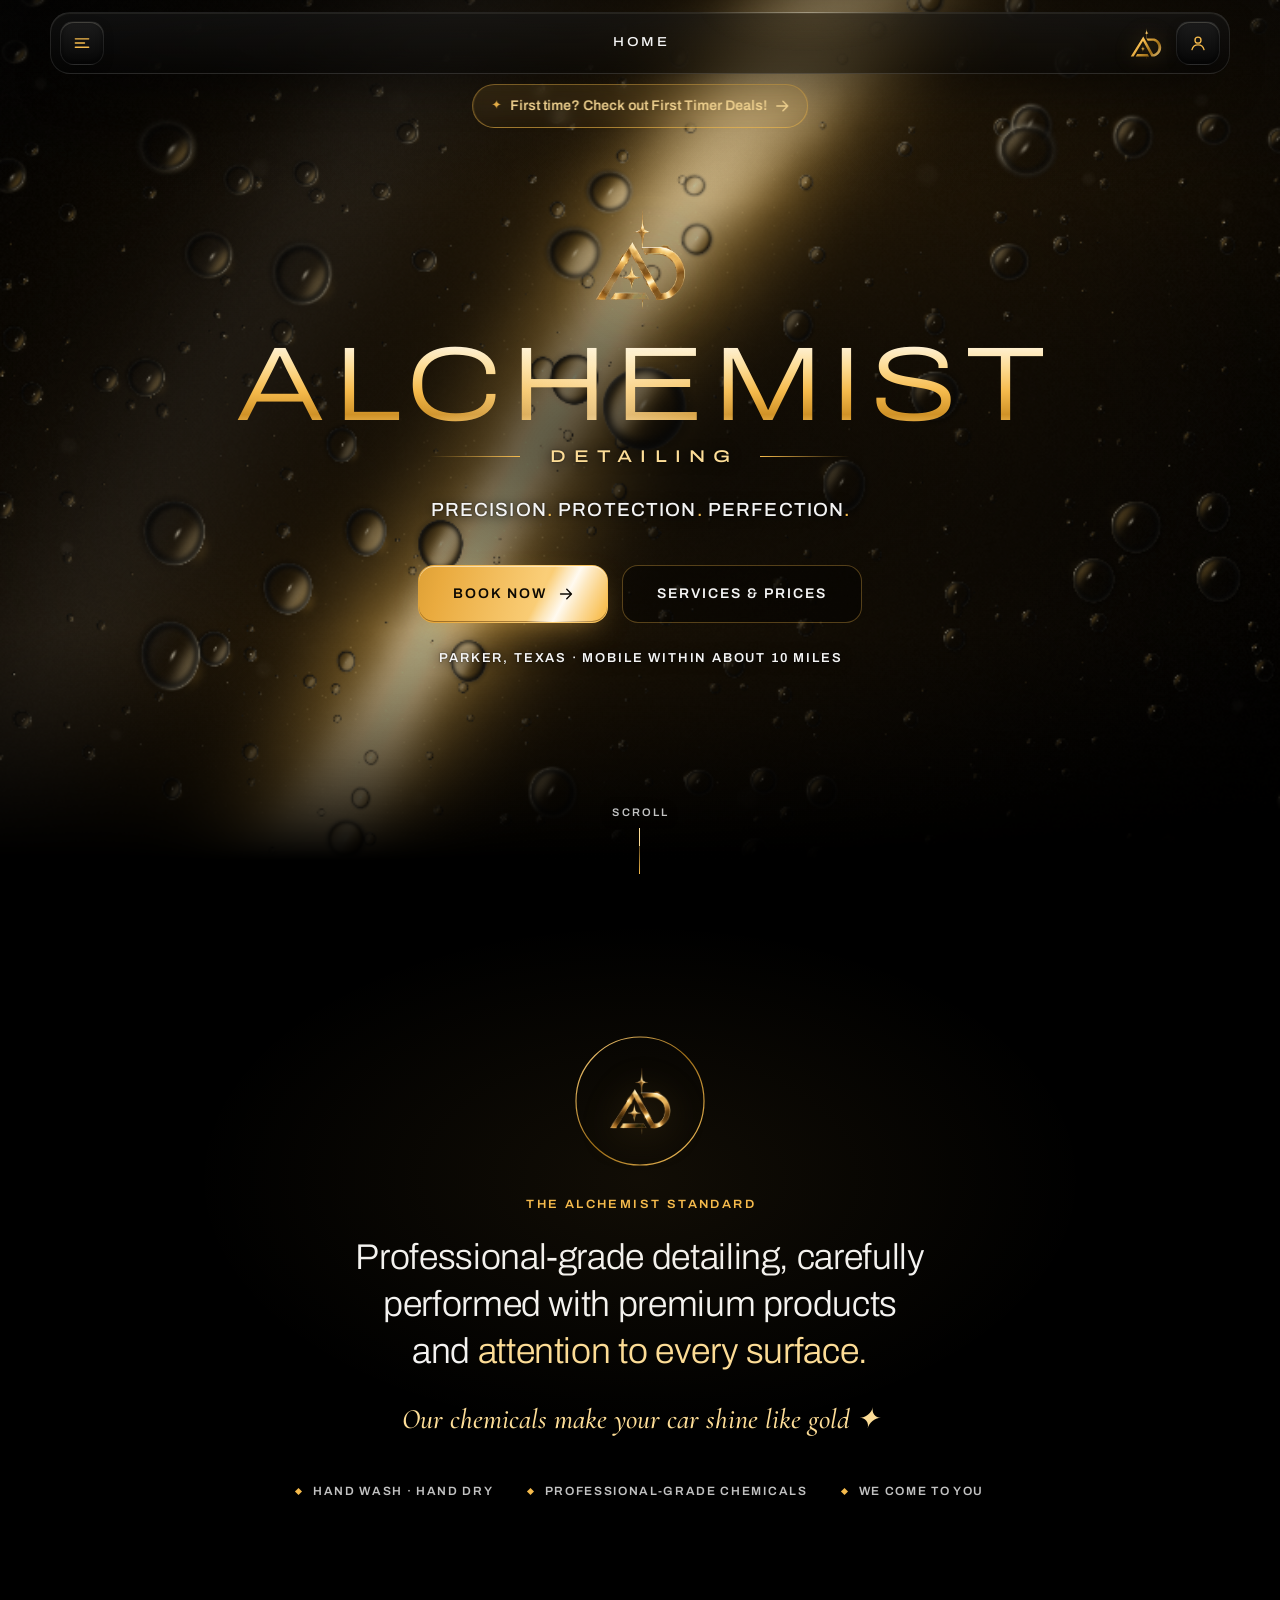
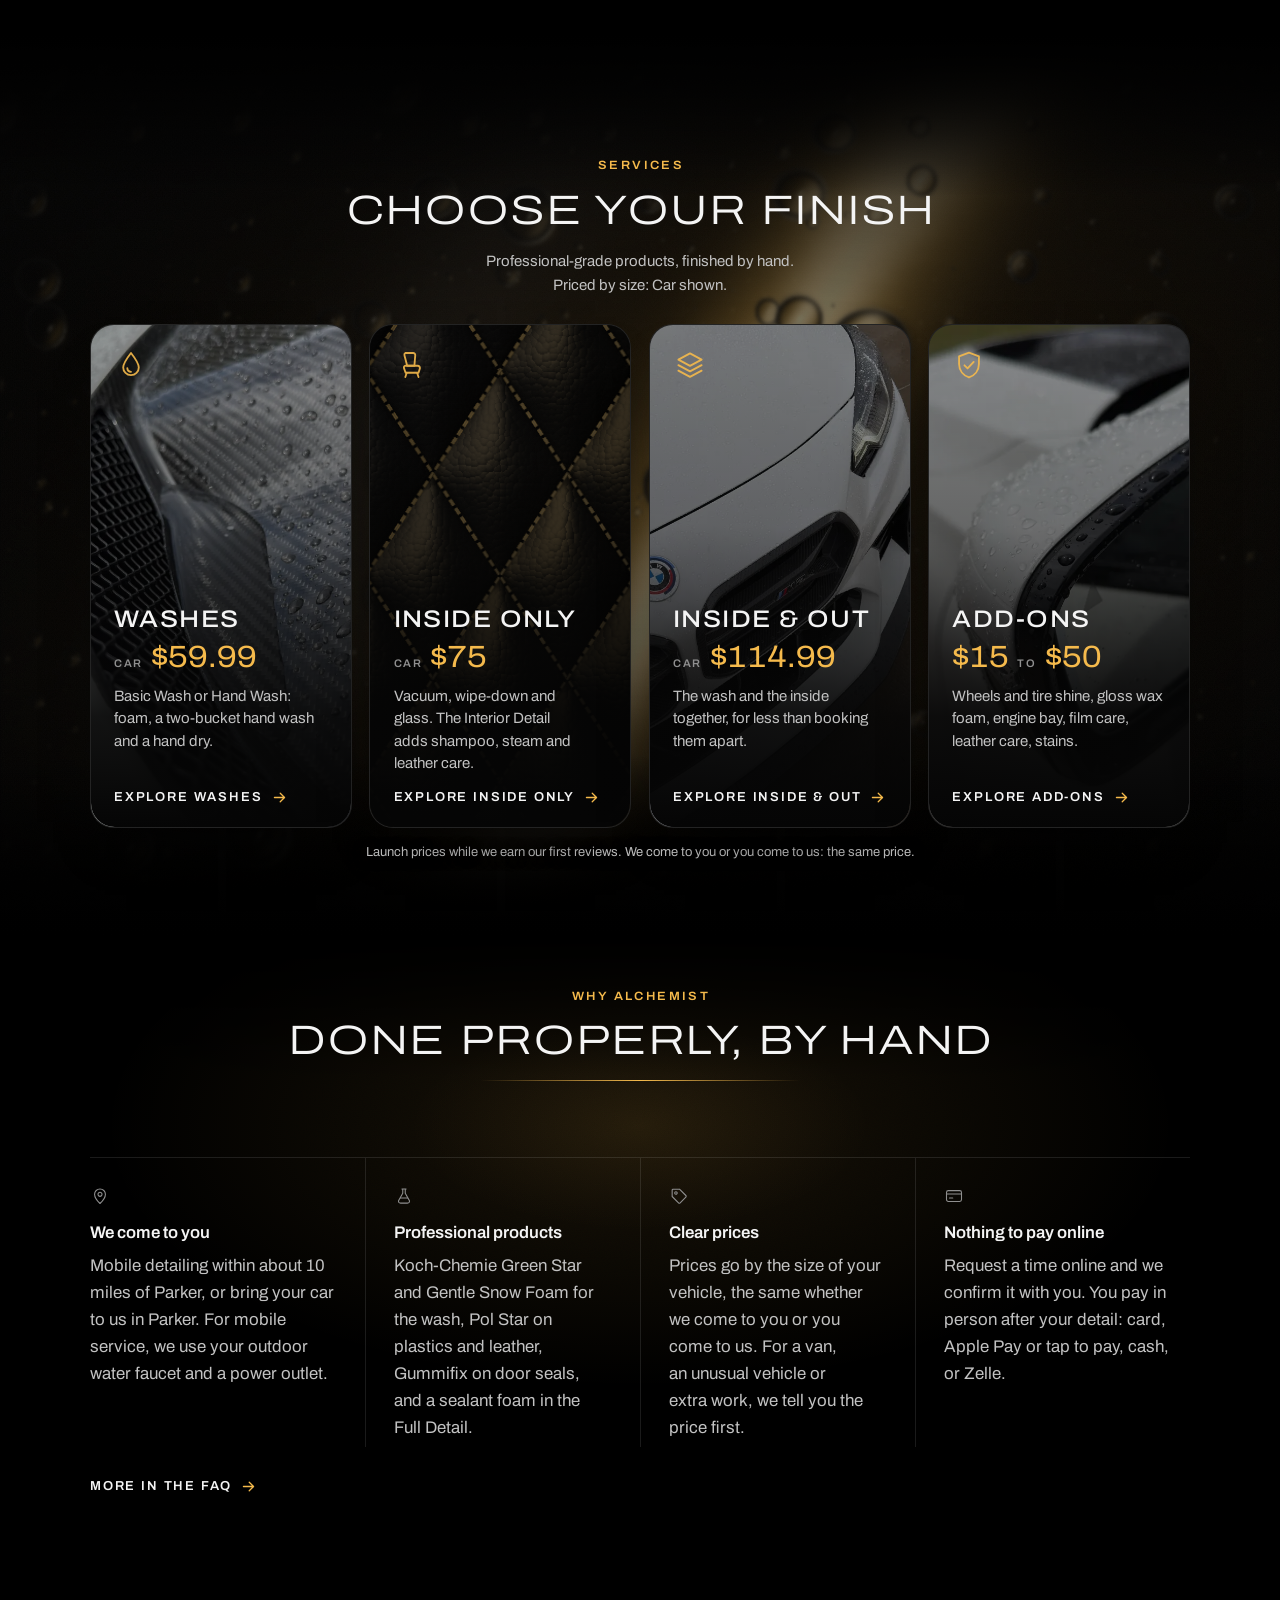
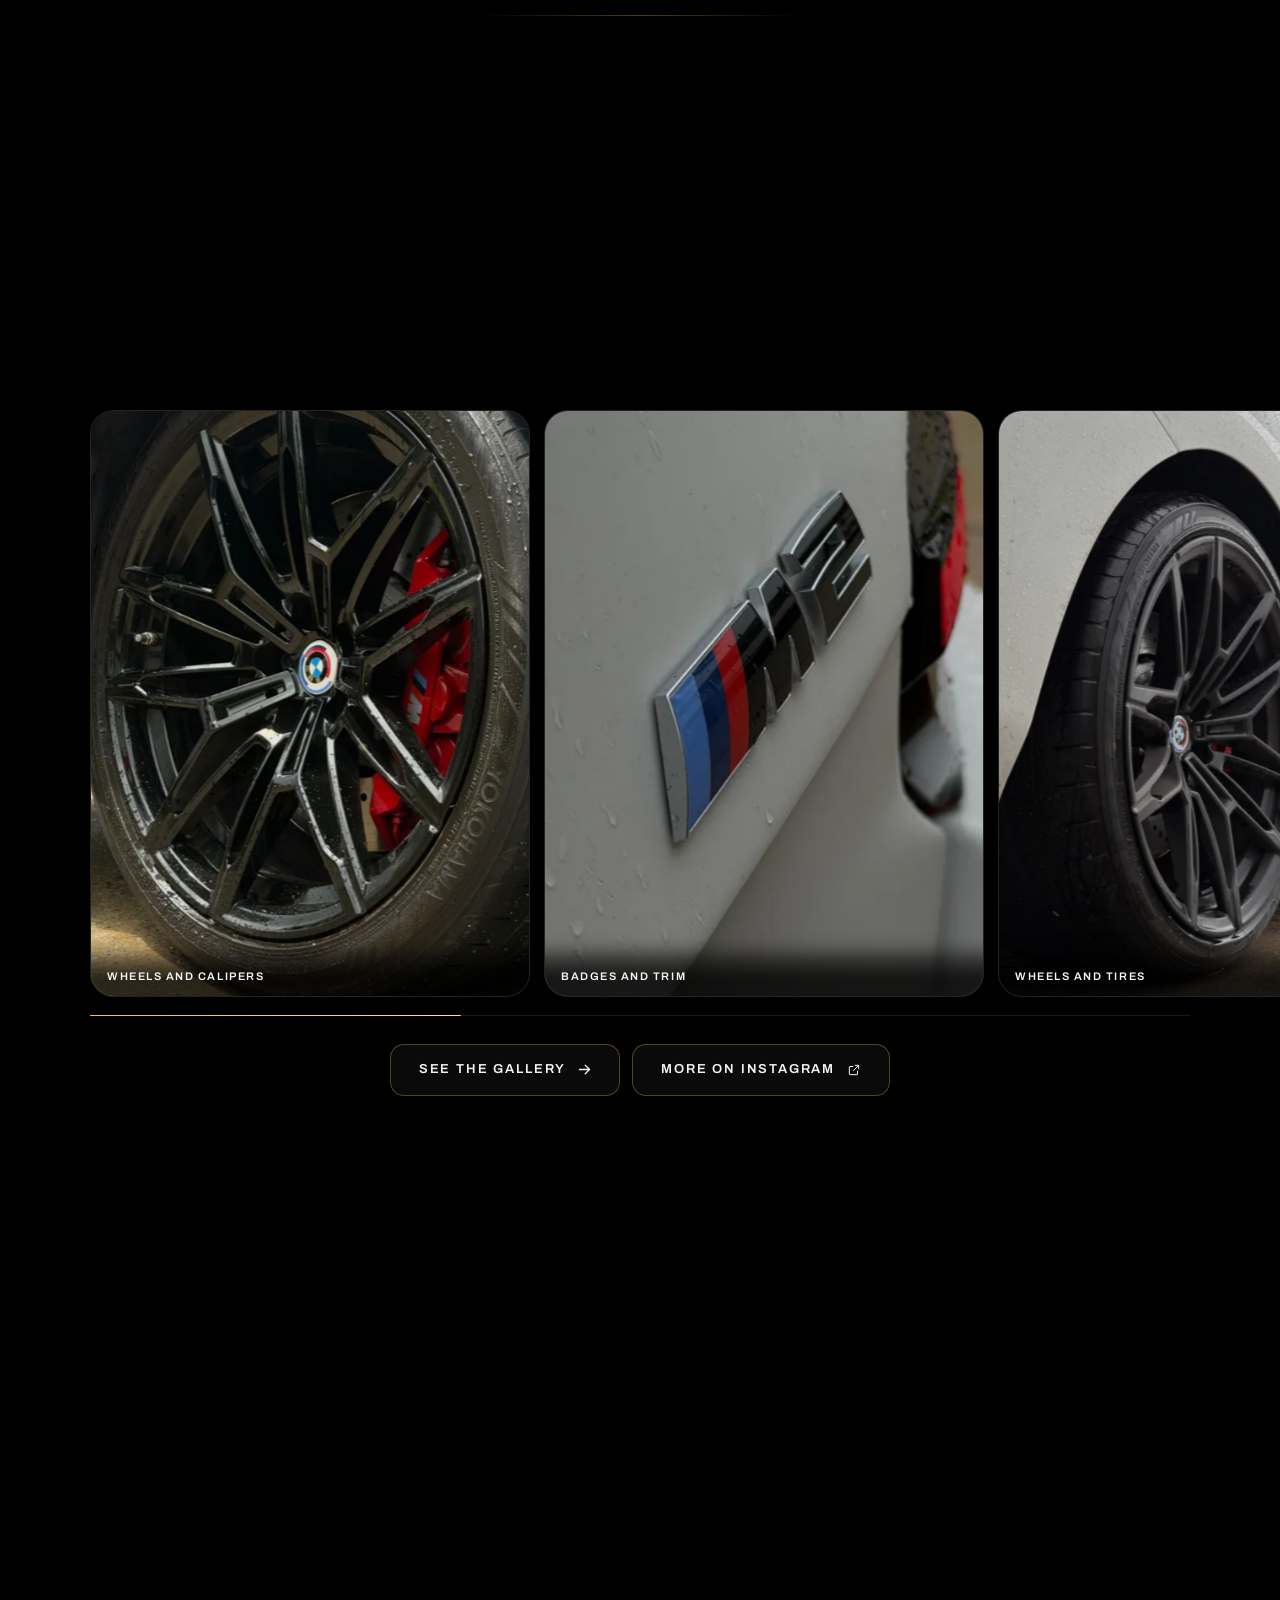
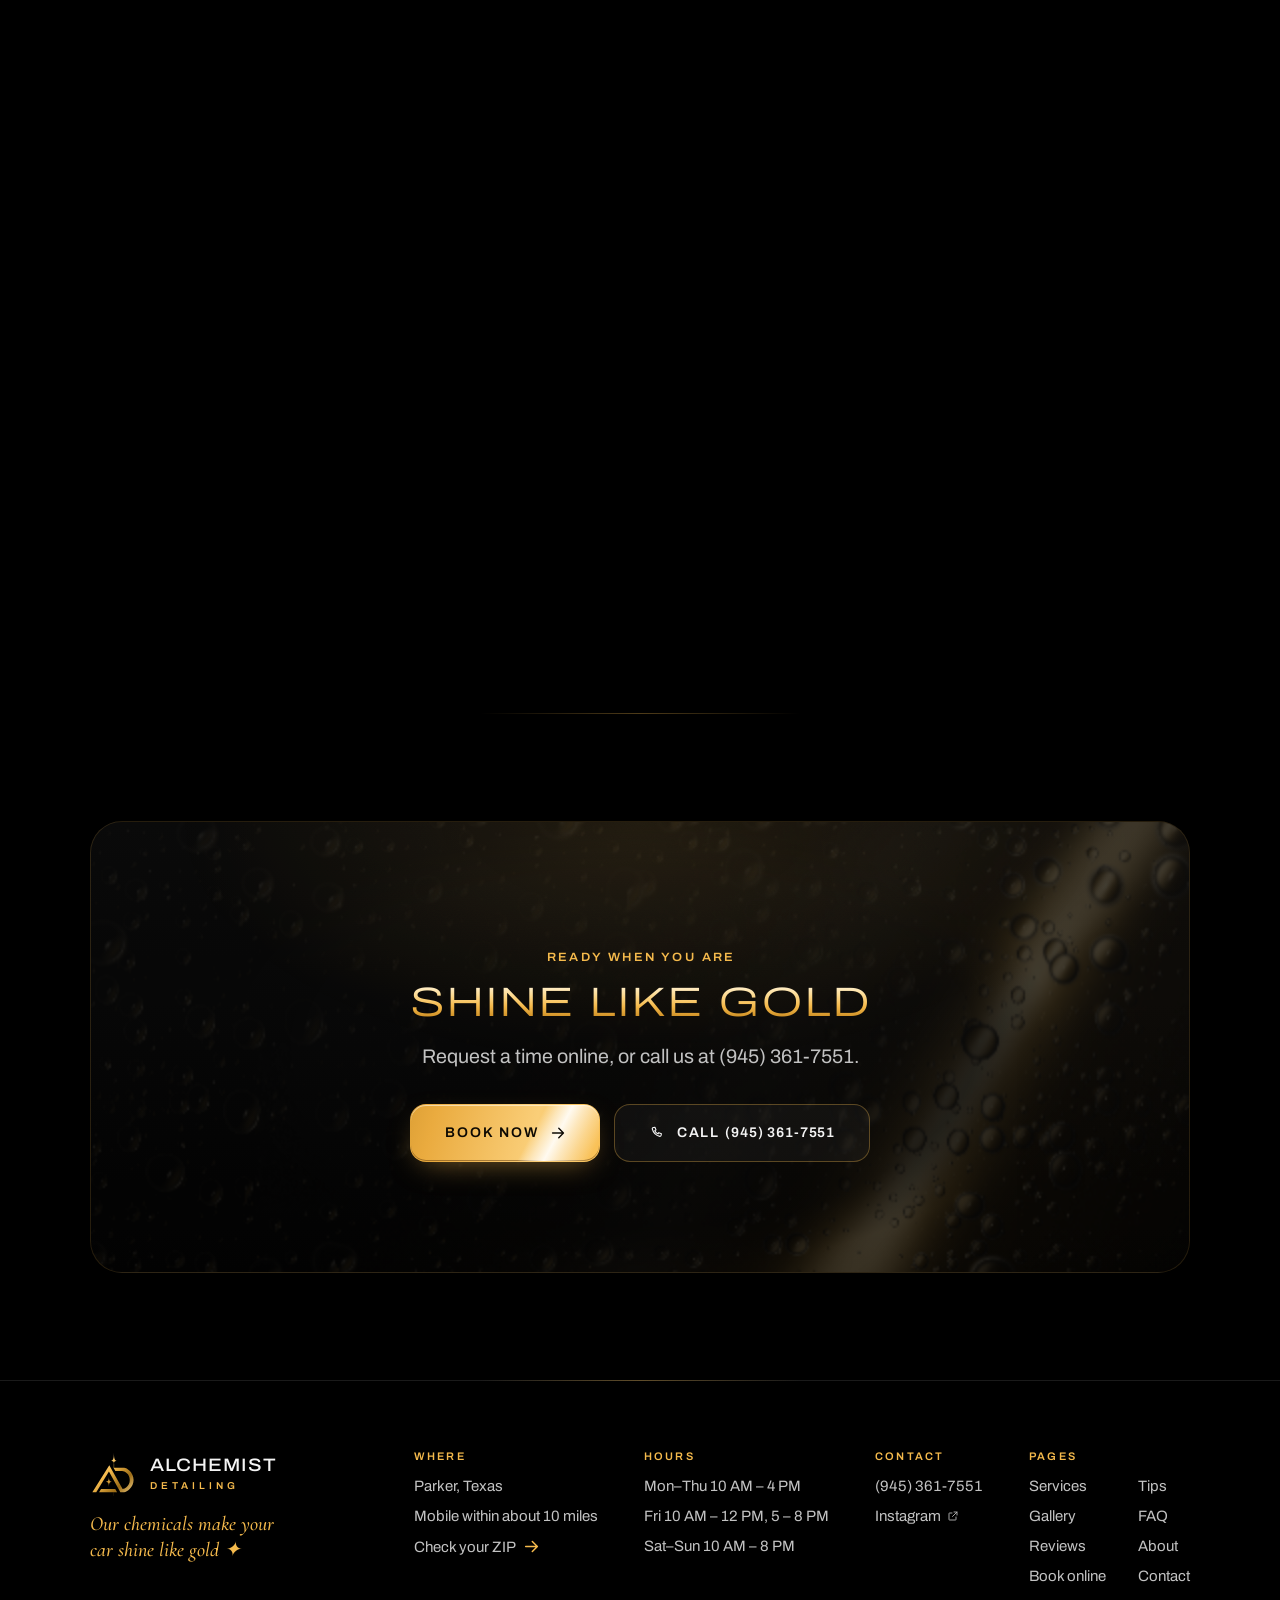
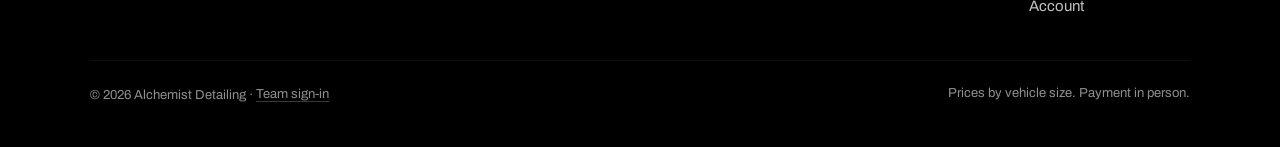
==== commit 36372d8d: "Merge branch 'light-home' into release-nov19" ====
--- a/site/index.html
+++ b/site/index.html
@@ -58,7 +58,7 @@
 }
 </script>
 <link rel="stylesheet" href="css/alchemist.css">
-<script>/* before the first paint: scripts are on (the no-JS note goes), the saved light theme is applied (app.js keeps it from then on), a page opening at the top of Home or Services has its dark piece under the bar (html.top-dark; Home's hero html.top-home too; until app.js's observer answers), every address but the public domain (the test site, previews, a local copy) stays out of search, a page opened directly at another page than Home keeps Home and the bar's name unseen until app.js shows that page (html.deep; let go after 3s should no script run), and the hero intro (html.ready, normally app.js's two frames after the hero starts) is let go after 1.5s should a script be slow */(function(d,h){h.classList.remove('no-js');if(/^(services|book|appointments|reviews|tips|faq|about|contact|account|admin|team|gallery)$/.test(location.hash.slice(1).split('-')[0])){h.classList.add('deep');setTimeout(function(){h.classList.remove('deep')},3000)}try{if(localStorage.getItem('ad.theme')==='light'){h.setAttribute('data-theme','light');var m=d.querySelector('meta[name="theme-color"]');if(m)m.content='#f8f5ee'}}catch(e){}if(/^#?(home|services)?$/.test(location.hash))h.classList.add('top-dark');if(/^#?(home)?$/.test(location.hash))h.classList.add('top-home');if(!/^(www\.)?thealchemistdetailing\.com$/.test(location.hostname)){var r=d.createElement('meta');r.name='robots';r.content='noindex,nofollow';d.head.appendChild(r)}setTimeout(function(){h.classList.add('ready')},1500)})(document,document.documentElement);</script>
+<script>/* before the first paint: scripts are on (the no-JS note goes), the saved light theme is applied (app.js keeps it from then on), a page opening at the top of Home or Services has its hero or header under the bar (html.top-dark, until app.js's observer answers), every address but the public domain (the test site, previews, a local copy) stays out of search, a page opened directly at another page than Home keeps Home and the bar's name unseen until app.js shows that page (html.deep; let go after 3s should no script run), and the hero intro (html.ready, normally app.js's two frames after the hero starts) is let go after 1.5s should a script be slow */(function(d,h){h.classList.remove('no-js');if(/^(services|book|appointments|reviews|tips|faq|about|contact|account|admin|team|gallery)$/.test(location.hash.slice(1).split('-')[0])){h.classList.add('deep');setTimeout(function(){h.classList.remove('deep')},3000)}try{if(localStorage.getItem('ad.theme')==='light'){h.setAttribute('data-theme','light');var m=d.querySelector('meta[name="theme-color"]');if(m)m.content='#f8f5ee'}}catch(e){}if(/^#?(home|services)?$/.test(location.hash))h.classList.add('top-dark');if(!/^(www\.)?thealchemistdetailing\.com$/.test(location.hostname)){var r=d.createElement('meta');r.name='robots';r.content='noindex,nofollow';d.head.appendChild(r)}setTimeout(function(){h.classList.add('ready')},1500)})(document,document.documentElement);</script>
 </head>
 <body>
 <!-- BODY START -->
@@ -157,14 +157,14 @@
     <div class="hero-inner">
       <span class="hero-mono" data-in style="--d:0"><img class="hero-mark" src="img/mono-metallic.webp" alt="" width="547" height="601" fetchpriority="high"></span>
       <h1 data-in style="--d:140"><span class="l1 gold-text">Alchemist</span><span class="l2" data-in style="--d:1000">Detailing</span></h1>
-      <p class="sub" data-in style="--d:1050">Precision<i>.</i> Protection<i>.</i> Perfection<i>.</i></p>
+      <p class="sub" data-in style="--d:1180">Precision<i>.</i> Protection<i>.</i> Perfection<i>.</i></p>
       <div class="actions" data-in style="--d:1200">
         <a class="btn btn-lg btn-gold shine" href="#book">Book Now <span class="arrow" aria-hidden="true">→</span></a>
         <a class="btn btn-lg btn-glass" href="#services" data-scroll="services">Services &amp; prices</a>
       </div>
-      <p class="place" data-in style="--d:1350"><span>Parker, Texas</span> <span>Mobile within about 10 miles</span></p>
-    </div>
-    <a class="scroll-cue" href="#home" data-scroll="standard" aria-label="Scroll down" data-in style="--d:1450">Scroll<span></span></a>
+      <p class="place" data-in style="--d:1360"><span>Parker, Texas</span> <span>Mobile within about 10 miles</span></p>
+    </div>
+    <a class="scroll-cue" href="#home" data-scroll="standard" aria-label="Scroll down" data-in style="--d:1540">Scroll<span></span></a>
   </section>
 
   <section class="section standard" id="standard">
--- a/site/css/alchemist.css
+++ b/site/css/alchemist.css
@@ -71,7 +71,7 @@
   --danger-text: #f0a090;
   --border-strong: rgba(255, 255, 255, .38);  /* inputs and checkboxes: 3.4:1 */
   --floor: #000;                              /* the studio floor the hero and the wash stand on */
-  --shade-rgb: 10, 7, 3;                      /* the black showroom's shade under the hero's words (the hero stays black in both themes): warm, so over the bar's core it reads as deeper gold, not grey */
+  --shade-rgb: 10, 7, 3;                      /* the black showroom's shade under the hero's words: warm, so over the bar's core it reads as deeper gold, not grey (in the white studio the hero's own is a soft ivory: below) */
   /* the type: Archivo for everything but the logo's italic tagline (Cormorant Garamond). Each family token carries
      the metric fallback of its width (below), so nothing moves when the font arrives. The widths are tokens because
      the font shorthand resets font-stretch: a rule that sets font: also sets font-stretch: var(--wdth-...) */
@@ -99,6 +99,12 @@
   --ease: cubic-bezier(.2, .8, .2, 1);
   --ease-in-out: cubic-bezier(.65, 0, .35, 1);
   --ease-unveil: cubic-bezier(.16, 1, .3, 1);   /* unveils and glides: a long, calm settle, no overshoot */
+  /* the arrivals (the owner's Nov 19 "slow down the text pop ups ... calm motions"): what comes on as the page is
+     read moves on --ease-glide (an ease-out cubic: half its way at a fifth of its time, so it settles instead of
+     snapping; the unveil above is half there at a tenth) and fades on --ease-fade (half seen at a third of its time),
+     never on one curve together: a fade on an out-curve is half seen in its first frames, the "pop" */
+  --ease-glide: cubic-bezier(.33, 1, .68, 1);
+  --ease-fade: cubic-bezier(.4, 0, .2, 1);
   /* the press: it lands under the finger within 80ms and springs back in 180ms (app.js holds it 80ms after the lift) */
   --dur-press: 80ms;
   --dur-release: 180ms;
@@ -112,14 +118,24 @@
   --dur-bar: 360ms;
   --dur-bar-out: 220ms;
   --bar-out: calc(-78px - env(safe-area-inset-top, 0px));
-  /* the arrivals: a heading's line rises over --dur-line, the next one --line-gap after it (app.js LINE keeps the same
-     numbers), the blocks after a head rise over --dur-rise, --stagger apart (60ms; 90ms on the public pages), a room's
+  /* the arrivals: a heading's line rises over --dur-line, the next one --line-gap after it (app.js LINE reads the same
+     tokens), the blocks after a head rise over --dur-rise, --stagger apart (70ms; 110ms on the public pages), a room's
      studio light comes up over --dur-room and drifts --room-drift either way with the scroll (less on a phone; in
      viewport units, so the drift runs on the compositor: a length of the box's own would hold it on the main thread) */
-  --dur-line: 800ms;
-  --line-gap: 90ms;
-  --dur-rise: 600ms;
-  --stagger: 60ms;
+  --dur-line: 1300ms;
+  --line-gap: 140ms;
+  --dur-rise: 1000ms;
+  --stagger: 70ms;
+  --dur-fade: 900ms;    /* a kicker, a heading that could not be split, anything that only fades in */
+  --rise: 14px;         /* how far a block rises (it was 18px) */
+  /* a heading's letters float up into place one by one (app.js LETTER reads these): each over --dur-letter, the
+     next --letter-gap later, all of them started within --letter-span (a long heading's letters closer together);
+     one of over 24 letters or 3 lines goes word by word, --word-gap apart */
+  --dur-letter: 1100ms;
+  --dur-letter-fade: 660ms;   /* a letter is seen sooner than it lands, so the float itself shows (Nov 19, round 3) */
+  --letter-gap: 34ms;
+  --letter-span: 520ms;
+  --word-gap: 70ms;
   --dur-room: 1.4s;
   --room-drift: 4vw;
   /* a room's studio light: a warm pool on the black (--room-light; the Services groups' lower one --group-light), with
@@ -698,7 +714,7 @@
   position: relative;
 }
 /* as the page first shows, the bar takes the glass of what is under it at once (the white studio's ivory over the
-   black hero), not by a fade from the plain glass: its colours change on their own only once the page is up */
+   hero and the Services header), not by a fade from the plain glass: its colours change on their own only once the page is up */
 html:not(.ready) .topbar .bar { transition-property: transform, opacity; }
 /* the glass catches the studio light: over the hero, its top edge is brightest right above where the light bar is
    on the paint (app.js places .bar-light i after each of the hero's pictures, along the bar, and fades it toward the
@@ -852,7 +868,7 @@
   overflow-y: auto;
   visibility: hidden;
 }
-.menu.on { transform: none; visibility: visible; transition: transform .6s var(--ease), visibility 0s; }
+.menu.on { transform: none; visibility: visible; transition: transform .7s var(--ease-glide), visibility 0s; }
 /* a page chosen in it (app.js .chose): the panel holds a breath (160ms) so the gold line under the finger is seen,
    then leaves as usual; the page has already begun to change */
 .menu.chose:not(.on) { transition-delay: .16s, .56s; }
@@ -869,7 +885,7 @@
   opacity: 0;
   pointer-events: none;
 }
-.menu.on::after { animation: menuEdge .6s var(--ease-in-out) both; }
+.menu.on::after { animation: menuEdge .7s var(--ease-in-out) both; }
 @keyframes menuEdge { 0% { opacity: 0; } 30% { opacity: 1; } 100% { opacity: .25; } }
 /* a computer or tablet with the height for the whole menu: the panel floats 12px off the edges, level with the
    bar, rounded all round (below 780px tall the 24px it costs would push the foot into a scroll). The 8px top
@@ -893,19 +909,19 @@
 .menu-brand b { display: block; font: 500 17px/1.05 var(--font-title); font-stretch: var(--wdth-title); letter-spacing: var(--tr-title); text-transform: uppercase; }
 .menu-brand small { display: block; font: 600 10px/1 var(--font-ui); letter-spacing: var(--tr-logo); text-transform: uppercase; color: var(--gold-ink); margin-top: 6px; }
 .menu nav { display: flex; flex-direction: column; }
-/* the items arrive 28ms apart from 140ms (owner §7), like plates set into a case: each word rises from behind its own
-   row (450ms; its clip moves against it, so the mask stays at the line's foot), the hairline under it draws just
+/* the items arrive 40ms apart from 180ms (owner §7; calmer since Nov 19), like plates set into a case: each word rises
+   from behind its own row (700ms; its clip moves against it, so the mask stays at the line's foot), the hairline under it draws just
    behind it, and the foot rises 12px after the last. Only the entrance moves; a pointer or the keyboard lights an item
    at once (its 4px step is translate). The current page's word takes its pass of gold light once risen (app.js). */
 .menu nav a, .menu-foot { --i: 0; }
 .menu nav a { transition: color .3s var(--ease), translate .3s var(--ease); }
-.menu.on nav a > span { animation: menuWord .45s var(--ease-unveil) calc(var(--i) * 28ms + 140ms) backwards; }
-.menu.on nav a.au-run > span { animation: menuWord .45s var(--ease-unveil) calc(var(--i) * 28ms + 140ms) backwards, auPass var(--au-dur) var(--au-ease) 1 both; }   /* (by name: the rise is not played again) */
+.menu.on nav a > span { animation: menuWord .7s var(--ease-glide) calc(var(--i) * 40ms + 180ms) backwards; }
+.menu.on nav a.au-run > span { animation: menuWord .7s var(--ease-glide) calc(var(--i) * 40ms + 180ms) backwards, auPass var(--au-dur) var(--au-ease) 1 both; }   /* (by name: the rise is not played again) */
 @keyframes menuWord {
   from { transform: translateY(110%); clip-path: inset(-.4em -1em calc(110% - .12em) -1em); }
   to { clip-path: inset(-.4em -1em -.12em -1em); }
 }
-.menu.on .menu-foot { animation: menuFoot .45s var(--ease-unveil) calc(var(--i) * 28ms + 140ms) backwards; }
+.menu.on .menu-foot { animation: menuFoot .7s var(--ease-glide) calc(var(--i) * 40ms + 180ms) backwards; }
 @keyframes menuFoot { from { opacity: 0; transform: translateY(12px); } }
 .menu nav a > span { display: block; }
 .menu nav a::after {
@@ -919,7 +935,7 @@
   transform-origin: 0 50%;
   pointer-events: none;
 }
-.menu.on nav a::after { animation: menuRule .6s var(--ease-unveil) calc(var(--i) * 28ms + 200ms) backwards; }
+.menu.on nav a::after { animation: menuRule .9s var(--ease-glide) calc(var(--i) * 40ms + 260ms) backwards; }
 @keyframes menuRule { from { transform: scaleX(0); } }
 /* the page chosen (a tap, a click or Enter: app.js .chosen): its gold line shoots across the row under the word in
    220ms, the choice confirmed under the finger, as the page begins to change */
@@ -1028,7 +1044,7 @@
   z-index: -1;
   background:
     radial-gradient(60% 46% at 50% 50%, rgba(var(--grey-3), .72), rgba(var(--grey-3), .2) 70%, transparent),
-    linear-gradient(180deg, rgba(var(--grey-5), .55) 0%, transparent 22%, transparent 70%, #000 calc(100% - 40px), var(--hero-foot, var(--bg)) 100%);   /* black to its foot, then the page (in the white studio: black to a clean floor line, --hero-foot) */
+    linear-gradient(180deg, rgba(var(--grey-5), .55) 0%, transparent 22%, transparent 70%, #000 calc(100% - 40px), var(--bg) 100%);   /* black to its foot, then the page (the white studio's hero has its own: ivory into the cream page) */
 }
 .hero-inner {
   text-align: center;
@@ -1092,10 +1108,13 @@
 .hero .place > span + span::before { content: "· "; content: "· " / ""; }   /* the dot drawn between its two parts (not read), as the 404's sign-off */
 .hero .scroll-cue { color: var(--ink-2); }
 .hero .btn-glass { background: rgba(0, 0, 0, .42); }
-.hero [data-in] { opacity: 0; transform: translateY(14px); filter: blur(4px); animation: heroIn 1.1s var(--ease) forwards; animation-delay: calc(var(--d, 0) * 1ms + 250ms); }
-.hero h1[data-in] { filter: none; animation-name: heroInFlat; }   /* the letters carry their own blur: never two */
-@keyframes heroIn { to { opacity: 1; transform: none; filter: none; } }
-@keyframes heroInFlat { to { opacity: 1; transform: none; } }
+/* each line fades in on the arrivals' fade curve as it rises 12px and comes into focus on their glide (1.4s; until
+   Nov 19 1.1s on one out-curve, half seen in 140ms) */
+.hero [data-in] { opacity: 0; transform: translateY(12px); filter: blur(4px); animation: heroFade 1.4s var(--ease-fade) forwards, heroIn 1.4s var(--ease-glide) forwards; animation-delay: calc(var(--d, 0) * 1ms + 250ms); }
+.hero h1[data-in] { filter: none; animation-name: heroFade, heroInFlat; }   /* the letters carry their own blur: never two */
+@keyframes heroFade { to { opacity: 1; } }
+@keyframes heroIn { to { transform: none; filter: none; } }
+@keyframes heroInFlat { to { transform: none; } }
 .scroll-cue {
   position: absolute;
   left: 0;
@@ -1124,6 +1143,14 @@
 /* home after the wash: every section carries the same half beat above and below, so the gaps between them (and the
    centred hairlines at their feet) fall at equal intervals; a phone takes a shorter beat. The Standard keeps its own */
 .why, .work, .doors, .how, .cta { padding-block: clamp(72px, 4vw + 56px, 120px); }
+/* the room after the wash starts closer (the owner's "small white space", Nov 19): as the pin lets go, the stage's
+   own foot (its padding, its frame's fade and, on a phone, the strip a collapsed toolbar adds: 100lvh - 100svh) is
+   already a band of plain page under the cards, so Why Alchemist takes less of its own on top of it. Only while the
+   wash runs: as a plain section (reduced motion, no WebGL, no script) it keeps the usual room */
+@media (prefers-reduced-motion: no-preference) {
+  html:not(.no-webgl):not(.no-js) .wash + .why { padding-top: clamp(40px, 2vw + 28px, 72px); }
+  @supports (height: 1lvh) { html:not(.no-webgl):not(.no-js) .wash + .why { padding-top: max(24px, calc(clamp(40px, 2vw + 28px, 72px) - (100lvh - 100svh))); } }
+}
 .section-head { display: grid; gap: var(--s-2); justify-items: center; text-align: center; margin-bottom: clamp(48px, 3vw + 38px, 96px); }
 .section-head h2 { font-size: var(--fs-h2); }
 /* every section title (the wash's, the closing band's, the booking steps' and the account's too) in the section face:
@@ -1135,7 +1162,7 @@
 :is(.section-head, .page-head, .cta-band, .standard .wrap, .page .card) > .eyebrow { text-indent: var(--tr-eyebrow); }
 :is(.section-head, .cta-band) > .display { text-indent: var(--tr-section); }
 /* a hairline that draws itself (scaled, never a width animation) */
-.rule { width: min(320px, 60vw); height: 1px; background: linear-gradient(90deg, transparent, var(--gold), transparent); transform: scaleX(0); transition: transform 1.2s var(--ease); }
+.rule { width: min(320px, 60vw); height: 1px; background: linear-gradient(90deg, transparent, var(--gold), transparent); transform: scaleX(0); transition: transform 1.4s var(--ease-glide); }
 .rule.in { transform: scaleX(1); }
 
 /* the Alchemist Standard */
@@ -1181,12 +1208,12 @@
 .standard[data-std]:not(.in) :is(.emblem img, h2.eyebrow, .statement) { opacity: 0; }
 .standard[data-std]:not(.in) .emblem img { transform: translateY(10px); }
 .standard[data-std]:not(.in) :is(.script, .facts span) { opacity: 0; transform: translateY(12px); }
-.standard[data-std].in .emblem img { transition: opacity var(--au-dur) var(--ease-unveil), transform var(--au-dur) var(--ease-unveil); }
-.standard[data-std].in h2.eyebrow { transition: opacity var(--dur-line) var(--ease-unveil) var(--std-kicker); }
-.standard[data-std].in .statement:not(.hd-lines) { transition: opacity var(--dur-line) var(--ease-unveil) var(--std-lines); }   /* one that could not be split fades in */
-.standard[data-std].in .statement .ln-w { animation: lineUp var(--dur-line) var(--ease-unveil) calc(var(--std-lines) + var(--i, 0) * var(--line-gap)) both; }
-.standard[data-std].in .script { transition: opacity var(--dur-line) var(--ease-unveil) var(--std-tail), transform var(--dur-line) var(--ease-unveil) var(--std-tail); }
-.standard[data-std].in .facts span { transition: opacity var(--dur-rise) var(--ease-unveil), transform var(--dur-rise) var(--ease-unveil); transition-delay: calc(var(--std-tail) + 200ms + var(--k, 0) * var(--line-gap)); }
+.standard[data-std].in .emblem img { transition: opacity var(--au-dur) var(--ease-fade), transform var(--au-dur) var(--ease-glide); }
+.standard[data-std].in h2.eyebrow { transition: opacity var(--dur-fade) var(--ease-fade) var(--std-kicker); }
+.standard[data-std].in .statement:not(.hd-lines) { transition: opacity var(--dur-fade) var(--ease-fade) var(--std-lines); }   /* one that could not be split fades in */
+.standard[data-std].in .statement .ln-w { animation: lineUp var(--dur-line) var(--ease-glide) calc(var(--std-lines) + var(--i, 0) * var(--line-gap)) both; }
+.standard[data-std].in .script { transition: opacity var(--dur-rise) var(--ease-fade) var(--std-tail), transform var(--dur-rise) var(--ease-glide) var(--std-tail); }
+.standard[data-std].in .facts span { transition: opacity var(--dur-rise) var(--ease-fade), transform var(--dur-rise) var(--ease-glide); transition-delay: calc(var(--std-tail) + 200ms + var(--k, 0) * var(--line-gap)); }
 .standard .facts span:nth-child(2) { --k: 1; }
 .standard .facts span:nth-child(3) { --k: 2; }
 .standard[data-std] .statement em { color: var(--ink); }
@@ -1224,17 +1251,24 @@
 /* --wash-h is the section's height: the stage's screen plus the pinned length (the owner's "4 scrolls"). The pin lets
    go at its end, which is --wash-release of the wash's timeline: the rinse has cleared the screen there (foam.js reads
    it), and the film and the drops left then dry while the stage scrolls away, so no scrolling goes by with nothing
-   moving. Once the wash has given its pinned length back (foam.js, .wash-folded), the section is one stage tall */
+   moving. Once the wash has given its pinned length back (foam.js, .wash-folded), the section is one stage tall.
+   The stage is the LARGE viewport tall (100lvh): a phone's browser shrinks its toolbars once the visitor scrolls, and
+   a stage of the small viewport (100svh, until Nov 19) then stopped about 86px above the foot of an iPhone's screen,
+   a strip of plain page under the foam (cream in the light theme, the owner's "white box of the next portion", black
+   in the dark) for the whole pin. The section adds the same lvh - svh to --wash-h, so the pinned run (the section
+   less its stage, all that foam.js measures) is exactly as long as before; on a computer lvh = svh: nothing changes */
 .wash {
   --wash-release: .85;
-  height: var(--wash-h, 430vh);
-}
+  --wash-h: 430vh;
+  height: var(--wash-h);
+}
+@supports (height: 1lvh) { .wash { height: calc(var(--wash-h) + 100lvh - 100svh); } }
 .wash.wash-folded, .wash.washed { height: auto; }
 .wash-stage {
   position: sticky;
   top: 0;
   height: 100vh;
-  height: 100svh;
+  height: 100lvh;
   overflow: hidden;
   isolation: isolate;
   contain: paint;
@@ -1279,6 +1313,7 @@
   z-index: 1;
   left: 50%;
   bottom: calc(28px + env(safe-area-inset-bottom, 0px));
+  bottom: calc(28px + 100lvh - 100svh + env(safe-area-inset-bottom, 0px));   /* above where a phone's toolbar comes back */
   transform: translateX(-50%);
   font: 600 var(--fs-2xs)/1 var(--font-ui-caps);
   letter-spacing: .38em;
@@ -1320,6 +1355,11 @@
 .wash-services {
   position: absolute;
   inset: 0;
+  /* the cards are centred in what a phone always shows (the small viewport: its toolbar may come back at any upward
+     scroll), not in the stage's large one, so the price note never sits under a returning toolbar */
+  bottom: auto;
+  height: 100%;
+  height: 100svh;
   z-index: 2;
   display: grid;
   align-content: center;
@@ -1658,7 +1698,7 @@
    strokes (ui.js lightMark; its turn in the light's queue, .au-run). Held back only while app.js waits for it: drawn
    without JavaScript, under reduced motion and in print */
 .footer[data-sign]:not(.in)::before { transform: scaleX(0); }
-.footer[data-sign].in::before { transition: transform 1.2s var(--ease-unveil); }
+.footer[data-sign].in::before { transition: transform 1.4s var(--ease-glide); }
 .footer[data-sign].in.now::before { transition: none; }
 .foot-brand svg.au-run .mark-pass { animation: markPass var(--au-dur) var(--au-ease) 1 both; }
 /* five columns on a wide screen: the four fact and page columns each as wide as their longest line (so "10 miles"
@@ -1764,13 +1804,13 @@
 /* ---------------------------------------------------------------- views (one page at a time) */
 /* A page change is a cut through black, the door closing (app.js; a view transition, html.vt-route, between pages other
    than home; to or from home and from the open menu, the shade below): the page you leave dims and draws back (.985)
-   in 200ms, a beat of black (--cut-beat), then the new page rises 14px (from above on Back: vt-back) over 620ms,
-   fading in over 520ms. In the white studio the cut is through cream. The bar holds on its own layer (.vt-hold; its
+   in 200ms, a beat of black (--cut-beat), then the new page rises 14px (from above on Back: vt-back) over 760ms,
+   fading in over 640ms (the arrivals' curves, Nov 19). In the white studio the cut is through cream. The bar holds on its own layer (.vt-hold; its
    name rolls live). Without view transitions: the fade below. */
 :root { --cut-out: 200ms; --cut-beat: 80ms; --cut-up: 520ms; --cut-dy: 14px; }
 html.vt-route::view-transition { background: var(--bg); }
 html.vt-route::view-transition-old(root) { animation: cutOut var(--cut-out) var(--ease-in-out) both; }
-html.vt-route::view-transition-new(root) { animation: cutFade 520ms var(--ease) calc(var(--cut-out) + var(--cut-beat)) both, cutRise 620ms var(--ease-unveil) calc(var(--cut-out) + var(--cut-beat)) both; }
+html.vt-route::view-transition-new(root) { animation: cutFade 640ms var(--ease-fade) calc(var(--cut-out) + var(--cut-beat)) both, cutRise 760ms var(--ease-glide) calc(var(--cut-out) + var(--cut-beat)) both; }
 @keyframes cutOut { to { opacity: 0; transform: scale(.985); } }
 @keyframes cutFade { from { opacity: 0; } }
 html.vt-back::view-transition-new(root) { --cut-dy: -14px; }   /* (on the picture itself: on html it would restyle the whole page) */
@@ -1791,9 +1831,9 @@
 /* a page opened directly (a shared link to the FAQ): Home and the bar's name stay unseen until app.js shows that page
    (html.deep, from the head script), so Home's hero never flashes first. Visibility, not display: no layout changes */
 html.deep :is([data-view="home"], #pageName) { visibility: hidden; }
-.view.cut-in { animation: cutRise 620ms var(--ease-unveil) both; }
+.view.cut-in { animation: cutRise 760ms var(--ease-glide) both; }
 .view.cut-in.from-above { --cut-dy: -14px; }   /* (Back or Forward) */
-.view.enter { animation: viewIn .45s var(--ease) backwards; }   /* app.js drops .enter when it ends */
+.view.enter { animation: viewIn .6s var(--ease-fade) backwards; }   /* app.js drops .enter when it ends */
 @keyframes viewIn { from { opacity: 0; transform: translateY(10px); } to { opacity: 1; transform: none; } }
 /* a page met again (Back, Forward) comes in at the place it was left, still: it only fades in, as home met at the wash
    does in the cut (the shade lifts on it in place), so what the visitor left is where they left it from the first frame */
@@ -2093,7 +2133,7 @@
 /* the titles of the three moments: down until their moment reaches them. A title set as a head (app.js data-head) is
    handed to its moment instead (its lines rise from behind their slot as the moment reaches it); the index waits the
    same way either way */
-:is(.beading, .cabin, .wet) :is(figcaption:not([data-head]) > *, .plate-no) { opacity: 0; transform: translateY(14px); transition: opacity .9s var(--ease-unveil), transform .9s var(--ease-unveil); }
+:is(.beading, .cabin, .wet) :is(figcaption:not([data-head]) > *, .plate-no) { opacity: 0; transform: translateY(var(--rise)); transition: opacity var(--dur-rise) var(--ease-fade), transform var(--dur-rise) var(--ease-glide); }
 :is(.beading.risen, .cabin.on, .wet.risen) :is(figcaption:not([data-head]) > *, .plate-no) { opacity: 1; transform: none; }
 .beading.risen figcaption:not([data-head]) > p, .wet.risen figcaption:not([data-head]) > p { transition-delay: .12s; }
 /* Interior: INTERIOR and the index as the view settles (.7s), its sentence just after it (a lead follows its title),
@@ -2753,7 +2793,7 @@
     background:
       radial-gradient(90% 34% at 50% 66%, rgba(var(--grey-3), .55), transparent 70%),
       radial-gradient(60% 46% at 50% 50%, rgba(var(--grey-3), .72), rgba(var(--grey-3), .2) 70%, transparent),
-      linear-gradient(180deg, rgba(var(--grey-5), .55) 0%, transparent 22%, transparent 70%, #000 calc(100% - 40px), var(--hero-foot, var(--bg)) 100%);
+      linear-gradient(180deg, rgba(var(--grey-5), .55) 0%, transparent 22%, transparent 70%, #000 calc(100% - 40px), var(--bg) 100%);
   }
   .door-grid { grid-template-columns: 1fr; }
   .door { padding: 0 0 30px; }
@@ -2794,7 +2834,7 @@
   .why-grid { grid-template-columns: minmax(0, 1fr); gap: 0; }
   .why .why-grid > .why-item { display: grid; grid-template-columns: 28px minmax(0, 1fr); column-gap: 16px; padding: 22px 0; border: 0; border-bottom: 1px solid var(--hair); border-radius: 0; background: none; box-shadow: none; transform: none; }   /* (0,3,0): over the light theme's white card too */
   .why .why-grid > .why-item:first-child { border-top: 1px solid var(--hair); }   /* the list's top line arrives with its first row */
-  .why .why-grid > .why-item[data-rise]:not(.in) { transform: translateY(18px); }   /* the rows rise in after the head, as the cards do */
+  .why .why-grid > .why-item[data-rise]:not(.in) { transform: translateY(var(--rise)); }   /* the rows rise in after the head, as the cards do */
   .why-grid { border-top: 0; }
   .why-item svg { grid-row: 1 / span 2; width: 26px; height: 26px; color: var(--gold); }
   .why-item h3 { margin: 3px 0 6px; }
@@ -2888,7 +2928,7 @@
   .wash { height: auto; }
   .wash-stage { position: relative; height: auto; }
   .wash-title, .wash-hint, .foam-gl, .cannon { display: none; }
-  .wash-services { position: relative; pointer-events: auto; }
+  .wash-services { position: relative; height: auto; pointer-events: auto; }
   .svc-card, .svc-head, .svc-note { --r: 1 !important; }
   .steps::before { transform: scaleX(1); }           /* the connector is simply there */
 }
@@ -2898,7 +2938,7 @@
 .no-webgl .wash, .no-js .wash { height: auto; }
 .no-webgl .wash-stage, .no-js .wash-stage { position: relative; height: auto; }
 :is(.no-webgl, .no-js) :is(.wash-title, .wash-hint, .foam-gl, .cannon) { display: none; }
-.no-webgl .wash-services, .no-js .wash-services { position: relative; pointer-events: auto; }
+.no-webgl .wash-services, .no-js .wash-services { position: relative; height: auto; pointer-events: auto; }
 :is(.no-webgl, .no-js) :is(.svc-card, .svc-head, .svc-note) { --r: 1 !important; }
 .no-js .scroll-cue { display: none; }
 .no-js .hero [data-in] { animation: none; opacity: 1; transform: none; filter: none; }
@@ -3396,6 +3436,9 @@
 :is(.bk-lost, .bk-quiet) { margin: 0; display: flex; align-items: flex-start; gap: 10px; font-size: 14px; line-height: 1.45; color: var(--ink-2); }
 .bk-carried { display: grid; gap: 8px; }
 .bk-carried:empty { display: none; }
+/* the top of step 01: what a link from Services or the pop-up brought, and the size its price is for */
+.bk-picked:empty { display: none; }
+.bk-picked-line { margin: 0; }
 :is(.bk-lost, .bk-quiet)::before { content: ""; flex-shrink: 0; width: 6px; height: 6px; margin-top: .5em; border-radius: 50%; background: var(--gold); box-shadow: 0 0 8px rgba(var(--gold-rgb), .55); }
 /* a start time refused or let go (main's red message line): the same line in the error colour, its dot too */
 .bk-lost.has-error { color: var(--danger-text); }
@@ -4514,10 +4557,10 @@
   display: inline-block;
   text-indent: 0;
   opacity: 0;
-  transform: translateY(.45em) rotateX(-40deg);
-  filter: blur(6px);
-  animation: chIn .9s var(--ease) forwards;
-  animation-delay: calc(380ms + var(--i) * 40ms);
+  transform: translateY(.45em) rotateX(-28deg);
+  filter: blur(5px);
+  animation: chFade 1.25s var(--ease-fade) forwards, chIn 1.25s var(--ease-glide) forwards;   /* calmer since Nov 19 (was .9s, 40ms apart, -40deg, 6px) */
+  animation-delay: calc(400ms + var(--i) * 50ms);
   /* the same three layers as the word, mapped into this letter (9 letters, --i is its index) */
   background:
     linear-gradient(118deg, transparent 36%, rgba(var(--foil-rgb), .75) 50%, transparent 64%) calc(75% - 4.5 * var(--sx) + var(--i) * 50%) 0 / 300% 100% no-repeat,
@@ -4526,7 +4569,9 @@
   -webkit-background-clip: text;
   background-clip: text;
 }
-@keyframes chIn { to { opacity: 1; transform: none; filter: none; } }
+@keyframes chFade { to { opacity: 1; } }
+@keyframes chIn { to { transform: none; filter: none; } }
+@media (hover: none) { .hero h1 .l1.split .ch { filter: none; } }   /* no blur per letter on a phone (doc 39: its letter intro made 54-191ms tasks there) */
 /* without a pointer the reflection drifts slowly across the wordmark: from where it rests (46%) out to one side, then
    from side to side, so it never jumps as it starts */
 @media (hover: none) {
@@ -4591,9 +4636,12 @@
    once an element is in; app.js then drops data-rise, so the element's own transitions take over. The hidden state
    comes at once (no transition): a block that landed on the screen a frame before it was armed (a page built after
    its data answered, Reviews' certificate) never fades out before it rises. */
-[data-rise] { transition: opacity var(--dur-rise) var(--ease-unveil), transform var(--dur-rise) var(--ease-unveil); transition-delay: calc(var(--after, 0ms) + var(--k, 0) * var(--stagger)); }
-[data-rise]:not(.in) { opacity: 0; transform: translateY(18px); transition: none; }
-:is([data-view="home"], [data-view="services"], [data-view="gallery"], [data-view="reviews"], [data-view="content"]) { --stagger: 90ms; }
+[data-rise] { transition: opacity var(--dur-rise) var(--ease-fade), transform var(--dur-rise) var(--ease-glide); transition-delay: calc(var(--after, 0ms) + var(--k, 0) * var(--stagger)); }
+[data-rise]:not(.in) { opacity: 0; transform: translateY(var(--rise)); transition: none; }
+:is([data-view="home"], [data-view="services"], [data-view="gallery"], [data-view="reviews"], [data-view="content"]) { --stagger: 110ms; }
+/* booking, the account, Appointments and the consoles keep their quick feedback (600ms, 60ms apart, as before Nov 19):
+   a form's sections and a sent booking's sheet answer what the visitor just did, they are not read as they arrive */
+:is([data-view="book"], [data-view="account"], [data-view="appointments"], [data-view="admin"], [data-view="team"]) { --dur-rise: 600ms; --stagger: 60ms; }
 /* The heads (app.js HEADS, data-head): a section's head arrives in reading order (.in). The kicker fades where it
    sits; from 80ms the heading's lines (.hd-lines > .ln, one per line the browser laid out) rise out of a slot just
    below their own baseline, --line-gap apart, cut off at the slot's edge like type raised into a window (no blur, no
@@ -4604,10 +4652,10 @@
 [data-head]:not(.in) :is([data-hd="k"], [data-hd="h"]) { opacity: 0; }
 [data-head]:not(.in) [data-hd="f"] { opacity: 0; transform: translateY(12px); }
 [data-head]:not(.in) .rule { transform: scaleX(0); }
-[data-head].in [data-hd="k"] { transition: opacity var(--dur-line) var(--ease-unveil); }
-[data-head].in [data-hd="h"]:not(.hd-lines) { transition: opacity var(--dur-line) var(--ease-unveil) 80ms; }   /* a heading that could not be split fades in */
-[data-head].in [data-hd="f"] { transition: opacity var(--dur-line) var(--ease-unveil), transform var(--dur-line) var(--ease-unveil); transition-delay: calc(var(--hd-lead, 440ms) + var(--f, 0) * var(--line-gap)); }
-[data-head].in .rule { transition: transform 1.2s var(--ease-unveil) var(--hd-rule, .5s); }   /* drawn out from the centre, a reveal's curve */
+[data-head].in [data-hd="k"] { transition: opacity var(--dur-fade) var(--ease-fade); }
+[data-head].in [data-hd="h"]:not(.hd-lines) { transition: opacity var(--dur-fade) var(--ease-fade) 80ms; }   /* a heading that could not be split fades in */
+[data-head].in [data-hd="f"] { transition: opacity var(--dur-rise) var(--ease-fade), transform var(--dur-rise) var(--ease-glide); transition-delay: calc(var(--hd-lead, 440ms) + var(--f, 0) * var(--line-gap)); }
+[data-head].in .rule { transition: transform 1.4s var(--ease-glide) var(--hd-rule, .5s); }   /* drawn out from the centre, a reveal's curve */
 [data-head].in.hd-now :is([data-hd="k"], [data-hd="h"], [data-hd="f"], .rule) { transition: none; }   /* reached by the keyboard first: there at once */
 /* Why Alchemist, the room the wash's fold brings up: its kicker and its rule are set from the first paint, with no
    entrance, so the room is never an empty black while its heading and its blocks wait for the drops to dry (app.js
@@ -4618,10 +4666,37 @@
 .hd-lines > .ln ~ .ln { text-indent: 0; }   /* the heading's indent is its first line's, as when it is whole */
 @supports not (overflow: clip) { .hd-lines > .ln { overflow: hidden; } }
 .hd-lines .ln-w { display: block; white-space: nowrap; }
-[data-head].in .ln-w { animation: lineUp var(--dur-line) var(--ease-unveil) calc(80ms + var(--i, 0) * var(--line-gap)) both; }   /* the lines go in unseen a frame before their head sets, and rise as it does */
+[data-head].in .hd-lines:not(.hd-chars) .ln-w { animation: lineUp var(--dur-line) var(--ease-glide) calc(80ms + var(--i, 0) * var(--line-gap)) both; }   /* the lines go in unseen a frame before their head sets, and rise as it does */
 @keyframes lineUp { from { transform: translateY(112%); } }
 .gold-text.hd-lines { background: none; }
 .gold-text.hd-lines .ln-w { background: var(--gold-text); -webkit-background-clip: text; background-clip: text; color: transparent; }
+/* A display heading's letters float up into place (the owner's Nov 19 "letters floating up into place"; app.js
+   splits them in the lines it has read, .hd-chars): each letter (.lt; a whole word, .lt.wd, in a long heading) fades
+   in on --ease-fade over --dur-letter-fade as it rises .5em on --ease-glide over --dur-letter (seen while it still
+   has a third of its way to go: it visibly floats up), from 80ms, --lt-gap apart (app.js: --letter-gap, or closer so
+   the last starts within --letter-span), over --dur-letter. No window round the line: they float, not slide. On a
+   computer each also comes into focus from a 3px blur over the first part of its rise; never on a phone (a blur per
+   letter is a picture per letter per frame: hard rule 5). Each line is still one slot, its words never broken, and
+   the letters carry the heading's own spacing and indent, so the heading has its size and its place from the frame it
+   is split, and its own text back, whole, once the last letter has landed. A gold heading paints its metal in each
+   letter (the metal runs top to bottom: the same in a letter as in the line). Hidden only while app.js holds the
+   head: never without JavaScript, under reduced motion or in print */
+.hd-chars > .ln { overflow: visible; }
+.hd-chars .lt { display: inline-block; text-indent: 0; }
+.hd-chars .lt.wd { white-space: nowrap; }
+[data-head]:not(.in) .hd-chars .lt { opacity: 0; }
+[data-head].in .hd-chars .lt {
+  animation: ltFade var(--dur-letter-fade) var(--ease-fade) both, ltRise var(--dur-letter) var(--ease-glide) both;
+  animation-delay: calc(80ms + var(--c, 0) * var(--lt-gap, 34ms));
+}
+@keyframes ltFade { from { opacity: 0; } to { opacity: 1; } }
+@keyframes ltRise { from { transform: translateY(.5em); } to { transform: none; } }
+@media (hover: hover) and (pointer: fine) {
+  [data-head].in .hd-chars .lt { animation-name: ltFade, ltRiseBlur; }
+  @keyframes ltRiseBlur { from { transform: translateY(.5em); filter: blur(3px); } 60% { filter: blur(0); } to { transform: none; filter: blur(0); } }
+}
+.gold-text.hd-chars .ln-w { background: none; color: inherit; }
+.gold-text.hd-chars .lt { background: var(--gold-text); -webkit-background-clip: text; background-clip: text; color: transparent; }
 /* a rebuilt app page (a card expanded, a list refreshed) lands in its final state: app.js adds .settled with .in,
    so the one-time reveals (a drawn rule, lit stars, the gold pill, the rim light) never replay */
 .settled, .appt.gold.settled::before, .rv.cert:not(.is-featured).settled .stars i.on, .rv:is(.cert, .is-featured).settled:not(.issuing) .rv-who, .appt.settled .appt-glow, .appt.settled .appt-status, .appt.settled .appt-status::before { transition: none; }
@@ -5142,7 +5217,7 @@
 .gal-filters .choice-item { min-height: 44px; }
 .gal-grid { display: grid; grid-template-columns: repeat(3, minmax(0, 1fr)); grid-auto-rows: 240px; grid-auto-flow: dense; gap: 14px; perspective: 1200px; }
 .gal-tile { position: relative; margin: 0; border-radius: var(--r-lg); overflow: hidden; background: var(--panel); border: 1px solid rgba(255, 255, 255, .07); isolation: isolate; touch-action: manipulation;
-  opacity: 0; transform: translateY(28px) scale(.98); transition: opacity .55s var(--ease), transform .65s var(--ease), border-color .4s var(--ease); transition-delay: calc(min(var(--i, 0), 3) * 60ms); transform-style: preserve-3d; }
+  opacity: 0; transform: translateY(20px) scale(.985); transition: opacity var(--dur-rise) var(--ease-fade), transform var(--dur-rise) var(--ease-glide), border-color .4s var(--ease); transition-delay: calc(min(var(--i, 0), 3) * 110ms); transform-style: preserve-3d; }
 .gal-tile.tall { grid-row: span 2; }
 .gal-tile.in { opacity: 1; transform: none; }
 /* once a tile has arrived (gallery.js adds .settled on transitionend) the tilt and untilt are quick */
@@ -5356,24 +5431,8 @@
 /* over the Services header's dark photo (.over-dark from app.js) the same, from the top of the page */
 :where([data-theme="light"]) .topbar.over-dark .bar, :where([data-theme="light"].top-dark) .topbar .bar { background: rgba(var(--studio-panel-rgb), .94); border-color: rgba(var(--studio-ink-rgb), .08); }   /* (html.top-dark: the head script's, as the page first paints) */
 :where([data-theme="light"]) .bar-light { display: none; }   /* solid there: no studio light in the glass */
-/* over Home's black hero (black in both themes) the bar keeps the showroom's smoked glass, its inks and gold, and its
-   dark keys, so no ivory slab crosses the black and outshines the wordmark and Book Now; the ivory bar everywhere
-   else. html.top-home: the head script's guess for Home's first paint, until the observer answers (app.js). Through
-   a page change's cut (.shade, app.js) it is the cover's ivory, whatever is laid out under it; where its glass changes
-   with the cut, the bar fades in with the cover, on the cover's clock: coming on (.glass-in, the cut's 200ms) and
-   lifting (.glass-up, the lift's), so in every frame it matches what is under it. Opacity only; nothing moves */
-[data-theme="light"] :is(.topbar.over-hero:not(.over-wash, .shade), .top-home .topbar:not(.shade)) .bar {
-  --ink: var(--dark-ink); --ink-2: var(--dark-ink-2); --gold: var(--au-500); --gold-hi: var(--au-200);
-  background: linear-gradient(180deg, rgba(var(--grey-22), .66), rgba(var(--grey-6), .6));
-  border-color: rgba(255, 255, 255, .1);
-  box-shadow: 0 18px 50px -20px rgba(0, 0, 0, .8), inset 0 1px 0 rgba(var(--gold-pale-rgb), .07);
-}
-[data-theme="light"] .topbar.over-hero.scrolled:not(.over-wash, .shade) .bar { background: linear-gradient(180deg, rgba(var(--grey-16), .86), rgba(var(--grey-4), .86)); border-color: rgba(var(--gold-rgb), .14); }
-[data-theme="light"] :is(.topbar.over-hero:not(.over-wash, .shade), .top-home .topbar:not(.shade)) .icon-btn { background: linear-gradient(180deg, rgb(var(--grey-28)), rgb(var(--grey-7))); border-color: rgba(255, 255, 255, .07); box-shadow: inset 0 1px 0 rgba(var(--gold-pale-rgb), .18), inset 0 -2px 6px rgba(0, 0, 0, .6), 0 4px 14px -6px rgba(0, 0, 0, .8); }
-@keyframes glassOn { from { opacity: 0; } }
-@keyframes glassUp { from { opacity: 0; } }
-[data-theme="light"] .topbar.glass-in .bar { animation: glassOn var(--cut-out) var(--ease-in-out) both; }   /* (the cover's own: cutDark) */
-[data-theme="light"] .topbar.glass-up .bar { animation: glassUp var(--cut-up) var(--ease) both; }   /* (the cover's lift: .scrim.cut:not(.on)) */
+/* over Home's hero the bar is the ivory glass too, from the first paint (html.top-dark, above): the hero is white and
+   gold in the white studio since the owner's Nov 19 call (below), so no smoked bar crosses it any more */
 :where([data-theme="light"]) .icon-btn { background: linear-gradient(180deg, rgb(var(--studio-panel-rgb)), var(--studio-key-foot)); border-color: rgba(var(--studio-ink-rgb), .1); box-shadow: inset 0 1px 0 var(--studio-card), 0 4px 14px -8px rgba(var(--studio-shade-rgb), .4); }
 /* the gold for icons and large numerals (--gold: 3.3:1 at worst, on the floor; the large-text floor is 3:1); small gold text is --gold-ink */
 [data-theme="light"] :is(.icon-btn, .amount, .adm-tile b, .el-row i, .tip-no) { color: var(--gold); }
@@ -5417,24 +5476,52 @@
   :where([data-theme="light"]) .bk-muted a:hover, :where([data-theme="light"]) .sent-know-list a:hover { color: var(--gold); }
   :where([data-theme="light"]) .link.danger:hover { color: var(--danger); }
 }
-/* ---- the hero stays the black showroom (the hero stays black; §31: not an inversion), as the Services header does: the
-   shader keeps its black paint (app.js starts it with studio: false), the hero keeps the dark tokens, so the wordmark
-   is gold and the words, buttons and focus ring are the dark theme's, and only its foot fades into the ivory page.
-   The bar over it goes nearly solid ivory (.over-dark, above) */
+/* ---- the hero in the white studio: white and gold. Until Nov 19 it stayed the black showroom (§31); the owner
+   reversed that on Nov 19 ("home page doesnt turn white and gold in white mode"), so Home follows the theme now (the
+   Services header keeps its dark photo). The shader paints its studio preset (ivory paint under a white softbox, the
+   warm bar faint in it: hero-gl.js, which follows the theme live); the hero takes the studio's tokens: the words in
+   ink, Detailing and the small gold in the deep gold ink, Book Now's polished gold as everywhere, the glass button in
+   frosted ivory on a gold hairline. The wordmark is a deeper gold metal (its lightest stop 3.7 to 3.9:1 on the hero's
+   real paint, luminance about .90 to .95, the rest 4.3:1 and up; it is display type, 3:1 is the floor) with a warm
+   gold sheen in place of the dark theme's near-white one, which would wash a resting band of it out on white (where
+   the sheen peaks on the lightest stop it keeps about 3.4:1; only the passing foil, a moment, lightens it further);
+   the monogram's picture is pressed a shade deeper on a warm contact shadow.
+   Where the dark theme lays a shade under the words while the bar passes, the studio lays a soft ivory clearing (the
+   bar's core is white here); the halos under the small words are ivory too. The foot fades into the cream page */
 [data-theme="light"] .hero {
-  --ink: var(--dark-ink); --ink-2: var(--dark-ink-2); --muted: var(--dark-muted); --hair: rgba(255, 255, 255, .09); --line: rgba(var(--gold-rgb), .3); --line-soft: rgba(var(--gold-rgb), .13);
-  --gold: var(--au-500); --gold-hi: var(--au-200); --gold-ink: var(--au-500); --gold-pale: var(--au-100); --gold-deep: var(--au-900);
-  --gold-text: linear-gradient(180deg, var(--au-50) 0%, var(--au-300) 30%, var(--au-500) 56%, var(--gold-t4) 80%, var(--gold-t5) 100%);
-  color-scheme: dark;
-  --hero-foot: #000;   /* the black plate ends on a crisp floor line over the ivory page: a 40px blend into it would pass through grey */
-}
-[data-theme="light"] .hero .btn-glass { border-color: var(--line); color: var(--ink); box-shadow: none; }
-[data-theme="light"] .hero .btn-glass::after { background: linear-gradient(118deg, transparent 40%, rgba(255, 255, 255, .08) 50%, transparent 60%); }
-[data-theme="light"] .hero :focus-visible { outline-color: var(--gold-hi); }
+  --shade-rgb: 255, 253, 248;
+  --sheen-rgb: 184, 128, 30;
+  --foil-rgb: 255, 236, 190;
+  --gold-text: linear-gradient(180deg, #8a5c07 0%, #a87310 30%, #74500a 58%, #9a6a0e 80%, #684606 100%);
+  background: radial-gradient(80% 60% at 50% 45%, #fffdf8, #ebe6dc 70%, #e2dccf);
+}
+[data-theme="light"] .hero::before {
+  background:
+    radial-gradient(60% 46% at 50% 48%, rgba(var(--studio-panel-rgb), .7), rgba(var(--studio-panel-rgb), .2) 70%, transparent),
+    linear-gradient(180deg, rgba(var(--studio-panel-rgb), .55) 0%, transparent 22%, transparent 72%, rgba(var(--studio-bg-rgb), .7) calc(100% - 40px), var(--bg) 100%);
+}
+@media (max-width: 720px) {
+  [data-theme="light"] .hero::before {
+    background:
+      radial-gradient(90% 34% at 50% 66%, rgba(var(--studio-panel-rgb), .45), transparent 70%),
+      radial-gradient(60% 46% at 50% 48%, rgba(var(--studio-panel-rgb), .7), rgba(var(--studio-panel-rgb), .2) 70%, transparent),
+      linear-gradient(180deg, rgba(var(--studio-panel-rgb), .55) 0%, transparent 22%, transparent 72%, rgba(var(--studio-bg-rgb), .7) calc(100% - 40px), var(--bg) 100%);
+  }
+}
+[data-theme="light"] .hero-mark { filter: saturate(1.12) brightness(.9) contrast(1.06) drop-shadow(0 8px 18px rgba(var(--studio-gold-deep-rgb), .3)); }
+[data-theme="light"] .hero :is(.sub, h1 .l2, .place, .scroll-cue) { text-shadow: 0 0 12px rgba(var(--studio-panel-rgb), .95), 0 0 3px rgba(var(--studio-panel-rgb), .85); }
+[data-theme="light"] .hero .btn-glass { background: linear-gradient(180deg, rgba(var(--studio-glass-hi-rgb), .82), rgba(var(--studio-glass-lo-rgb), .62)); border-color: rgba(var(--studio-gold-rgb), .55); color: var(--ink); box-shadow: inset 0 1px 0 rgba(255, 255, 255, .9), 0 10px 24px -14px rgba(var(--studio-shade-rgb), .35); backdrop-filter: blur(6px); -webkit-backdrop-filter: blur(6px); }
+/* without the shader (no WebGL, no script): the ivory studio and its light as one still stripe, a white core in a warm
+   gold edge */
+[data-theme="light"]:is(.no-webgl, .no-hero-gl, .no-js) .hero { background: radial-gradient(70% 55% at 50% 42%, #fffdf8 0%, #efeae0 60%, #e2dbcd 100%); }
+[data-theme="light"]:is(.no-webgl, .no-hero-gl, .no-js) .hero::after { background: linear-gradient(118deg, transparent 44%, rgba(var(--studio-glow-rgb), 0) 46%, rgba(var(--studio-glow-rgb), .3) 49%, rgba(255, 255, 255, .9) 50%, rgba(var(--studio-glow-rgb), .3) 51%, rgba(var(--studio-glow-rgb), 0) 54%, transparent 56%); }
 /* ---- the wash stage: white falling to the floor, a warm-grey backdrop behind the foam (.floor, fading as the
    rinse clears, --clean from foam.js), the beads picture multiplied in faintly, a thin cream veil */
 :where([data-theme="light"]) .wash-stage { background: linear-gradient(180deg, var(--studio-card) 0%, var(--bg) 58%, var(--floor) 100%); }
 :where([data-theme="light"]) .wash-stage .floor { background: radial-gradient(70% 55% at 50% 42%, var(--studio-floor-hi), var(--studio-floor-lo) 70%); opacity: calc((1 - var(--clean, 0)) * .85); }   /* darker while the foam is on, so thin foam has something to be thin against */
+/* the warm floor rises out of the cream page instead of arriving as a beige panel with an edge (Nov 19): it is clear at
+   the stage's top and foot and full from a third of the way down */
+:where([data-theme="light"]) .wash-stage .floor { -webkit-mask-image: linear-gradient(180deg, transparent, #000 32%, #000 78%, transparent); mask-image: linear-gradient(180deg, transparent, #000 32%, #000 78%, transparent); }
 :where([data-theme="light"]) .wash-bg { opacity: calc(.06 + var(--clean, 0) * .08); mix-blend-mode: multiply; }
 :where([data-theme="light"]) .wash-shade { background: linear-gradient(180deg, var(--bg) 0%, rgba(var(--studio-bg-rgb), .55) 16%, rgba(var(--studio-bg-rgb), .35) 62%, var(--bg) 100%); opacity: 1; }
 :where([data-theme="light"]) .wash-stage::after { opacity: .25; }
@@ -5653,7 +5740,7 @@
   .ct-rows > div:has(.note-link), .ct-zip, .foot-zip, .gal-filters, .transmute:has(.tm-ph) { display: none !important; }
   .topbar, .dock, .menu, .scrim, .veil, .toast, .lightbox, .skip, .nojs-note, .scroll-cue, .btn, .addon-go, .note-link, .el-back, .bar-back, .work-nav, .work-progress, .svc-jump, .bk-nav, .theme-btn, canvas, .floor, .wash-title, .wash-hint, .cannon, .wash-shade, .top-photo, .svc-card .photo, .svc-card .art, .group-plate > img, .group-plate > canvas,
   .hero::before, .hero::after, .hero-mono::before, .hero-mono::after, .hero h1::before, .standard::before, .why::before, .work::before, .how::before, .svc-group::before, .cta-band::before, .wash-stage::before, .wash-stage::after, .svc-card::before, .svc-card::after, .svc-top::before, .svc-top::after, .group-plate::before { display: none !important; }
-  [data-rise], [data-reveal], [data-hd], .ln-w, .standard[data-std] :is(.emblem img, h2.eyebrow, .script, .facts span), .view, .hero [data-in], .hero-inner, .svc-card, .svc-head, .svc-note, .rule, .door .line, .steps::before, .work-strip, .group-plate > *, .wash-services .wrap, .gal-tile, .gal-media, .tm-frame { opacity: 1 !important; transform: none !important; filter: none !important; animation: none !important; transition: none !important; }
+  [data-rise], [data-reveal], [data-hd], .ln-w, .lt, .standard[data-std] :is(.emblem img, h2.eyebrow, .script, .facts span), .view, .hero [data-in], .hero-inner, .svc-card, .svc-head, .svc-note, .rule, .door .line, .steps::before, .work-strip, .group-plate > *, .wash-services .wrap, .gal-tile, .gal-media, .tm-frame { opacity: 1 !important; transform: none !important; filter: none !important; animation: none !important; transition: none !important; }
   .svc-card, .svc-head, .svc-note { --r: 1 !important; }
   .why::after, .how::after, .work-item img { animation: none !important; }   /* the foot hairlines drawn and the photos centred, wherever the screen had scrolled */
   .emblem svg.circle circle { stroke-dashoffset: 0; transition: none !important; }   /* (a ring still drawing is drawn: a running transition would outrank the rule) */
@@ -5663,11 +5750,11 @@
   .rv:is(.cert, .is-featured) .rv-who { opacity: 1 !important; transform: none !important; transition: none !important; }
   .emblem.trace .em-mark img { clip-path: none !important; animation: none !important; opacity: 1 !important; }
   .why-item svg path { stroke-dashoffset: 0 !important; }   /* the Why icons on paper, drawn or not on the screen */
-  .gold-text, .gold-text.hd-lines .ln-w, .hero h1 .l1 { background: none !important; color: var(--studio-gold-ink) !important; -webkit-text-fill-color: var(--studio-gold-ink); }
+  .gold-text, .gold-text.hd-lines .ln-w, .gold-text.hd-chars .lt, .hero h1 .l1 { background: none !important; color: var(--studio-gold-ink) !important; -webkit-text-fill-color: var(--studio-gold-ink); }
   .standard .statement em { background: none !important; color: var(--studio-gold-ink) !important; -webkit-text-fill-color: var(--studio-gold-ink); }   /* the promise in gold, lit or not */
   .standard .statement em::after { content: none !important; }
   .amount, .price-card .tag, .svc-card .price, .eyebrow { color: var(--studio-gold-ink) !important; text-shadow: none !important; }
-  .hero :is(.sub, h1 .l2, .place, .scroll-cue), .svc-note { text-shadow: none !important; }   /* the screen's dark halos (for the light bar) never print grey (the studio's black hero and Services header print in ink: above) */
+  .hero :is(.sub, h1 .l2, .place, .scroll-cue), .svc-note { text-shadow: none !important; }   /* the screen's dark halos (for the light bar) never print grey (the hero and the studio's Services header print in ink: above) */
   .svc-card .price { background: none !important; -webkit-text-fill-color: currentColor !important; }   /* the row's glint, mid-pass, never prints */
   .au-band { display: none !important; }
   .hero { min-height: 0 !important; background: none !important; }
@@ -5675,7 +5762,7 @@
   .section { padding-block: 8mm; }
   .wash { height: auto !important; }
   .wash-stage { position: static !important; height: auto !important; contain: none !important; overflow: visible !important; background: none !important; }
-  .wash-services { position: static !important; padding: 0 !important; pointer-events: auto; }
+  .wash-services { position: static !important; height: auto !important; padding: 0 !important; pointer-events: auto; }
   .svc-card { min-height: 0; }
   .svc-top { min-height: 0; padding: 0 0 8mm; background: none; }
   .svc-group { padding-block: 6mm; }
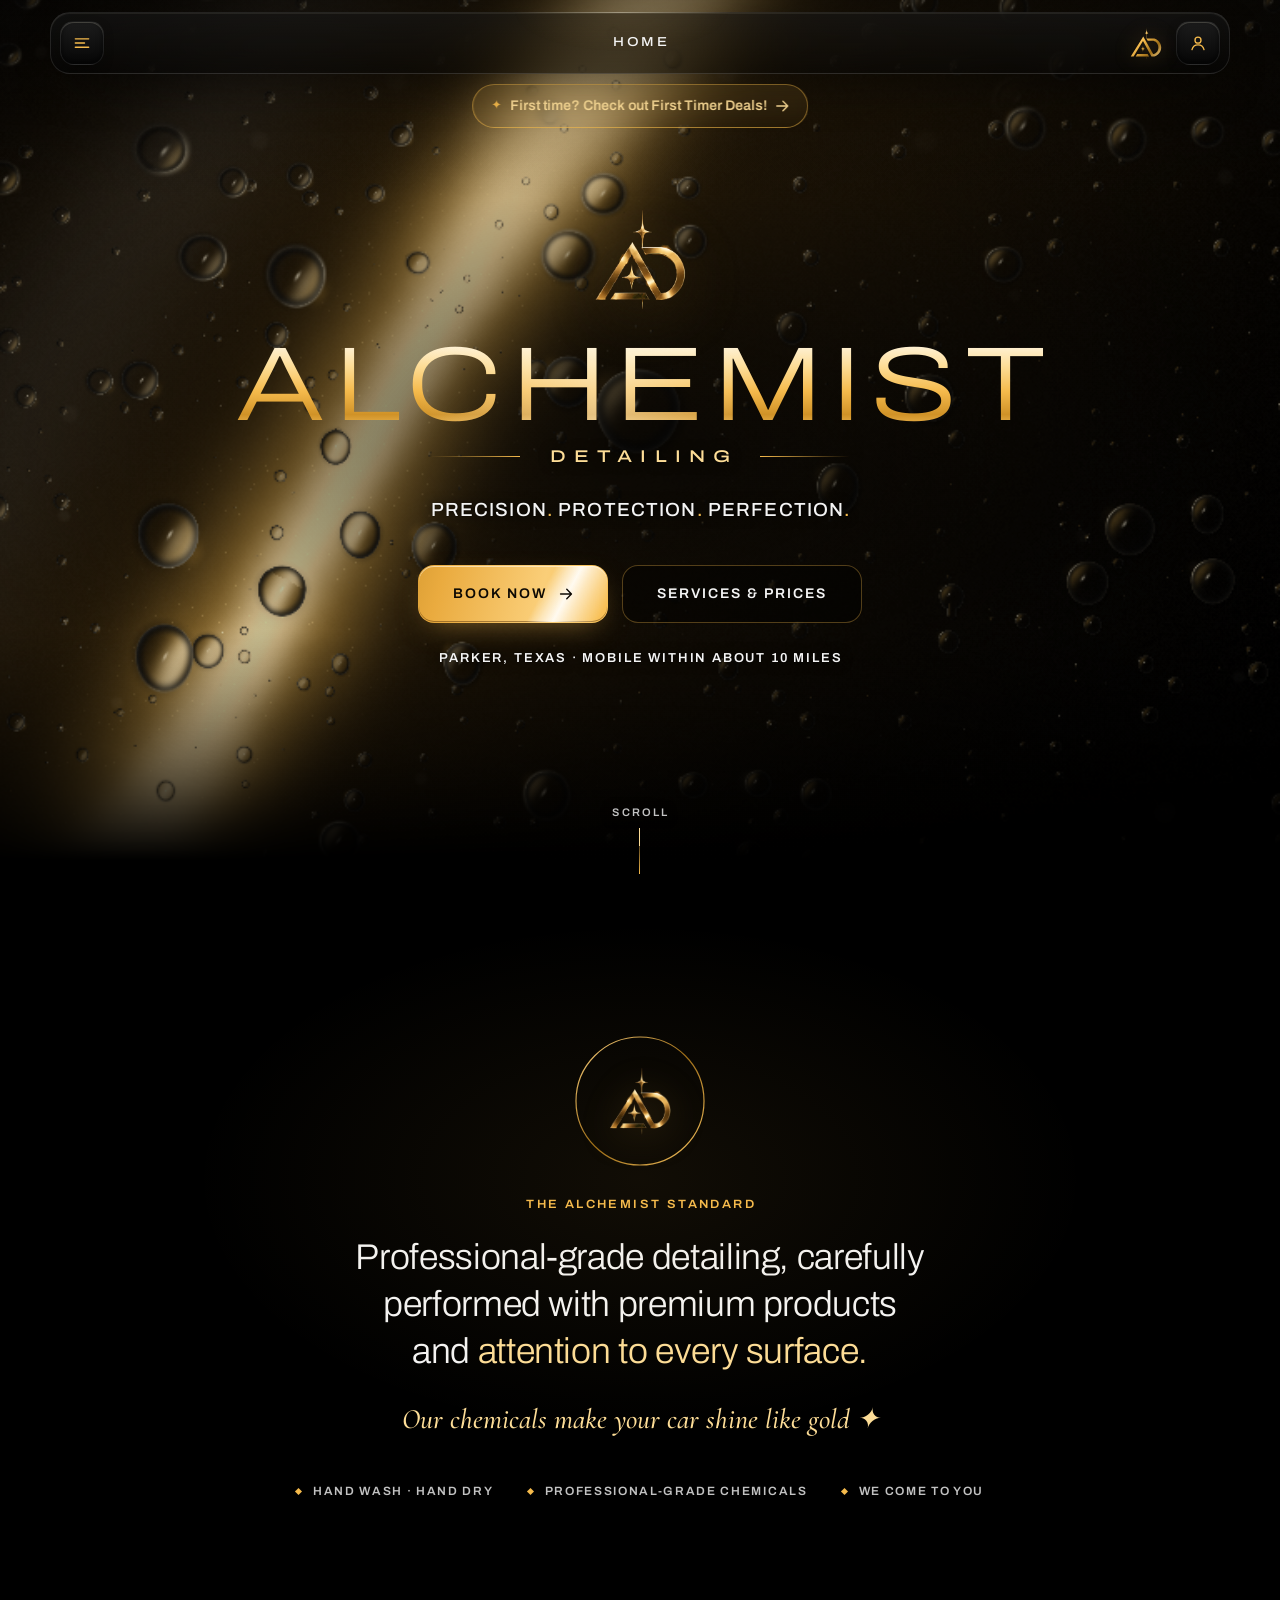
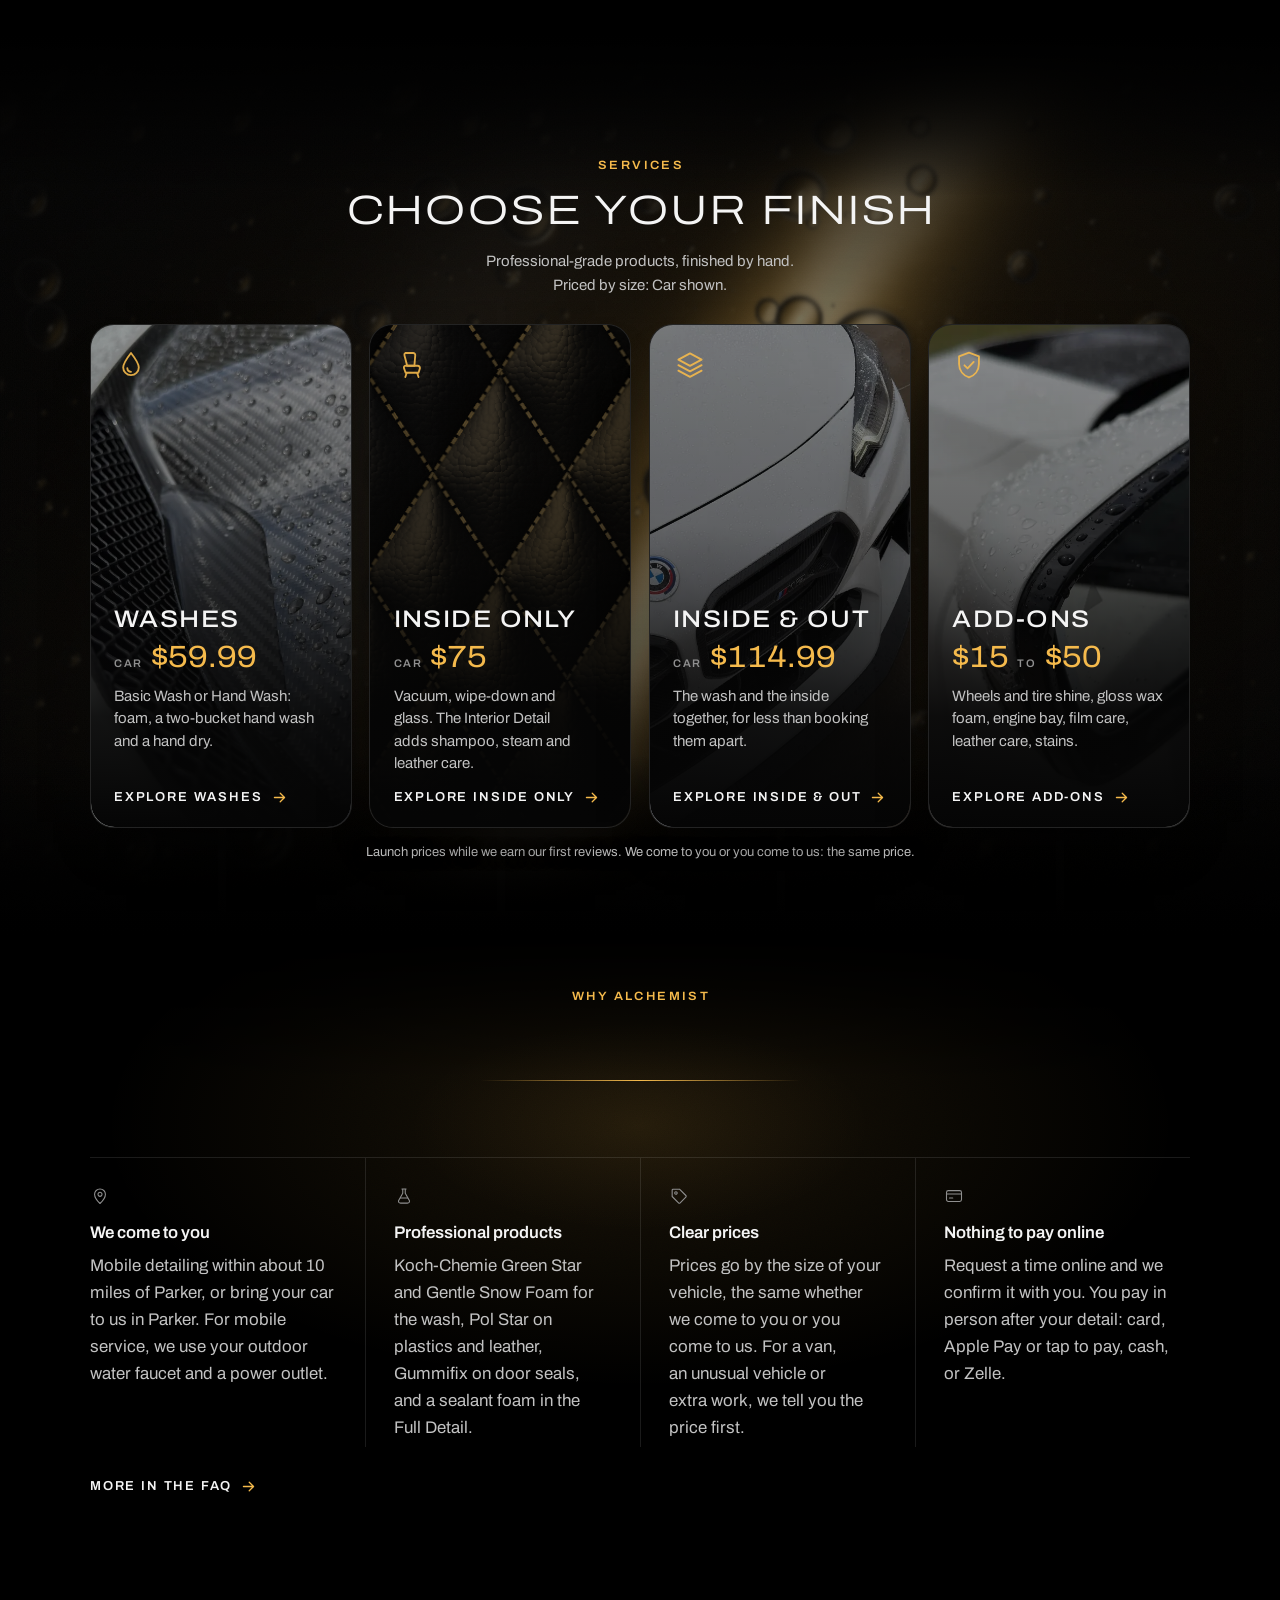
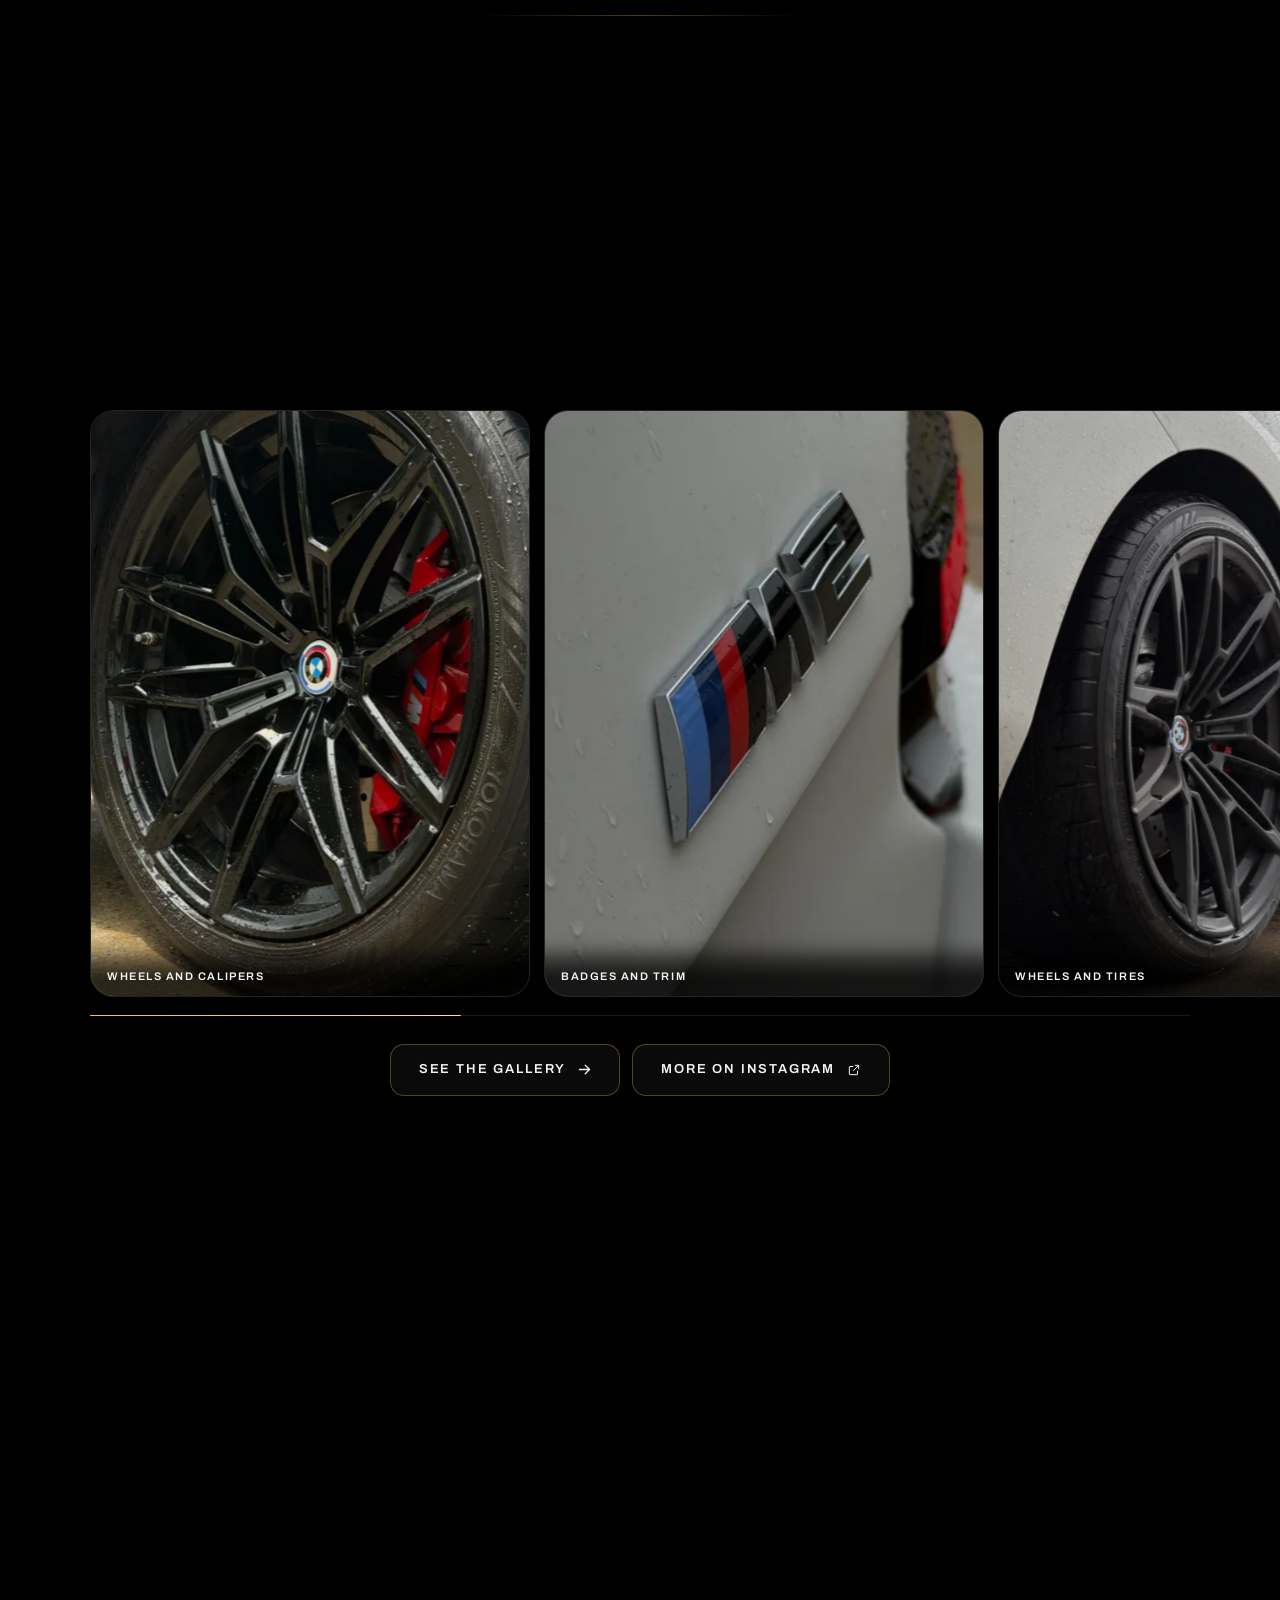
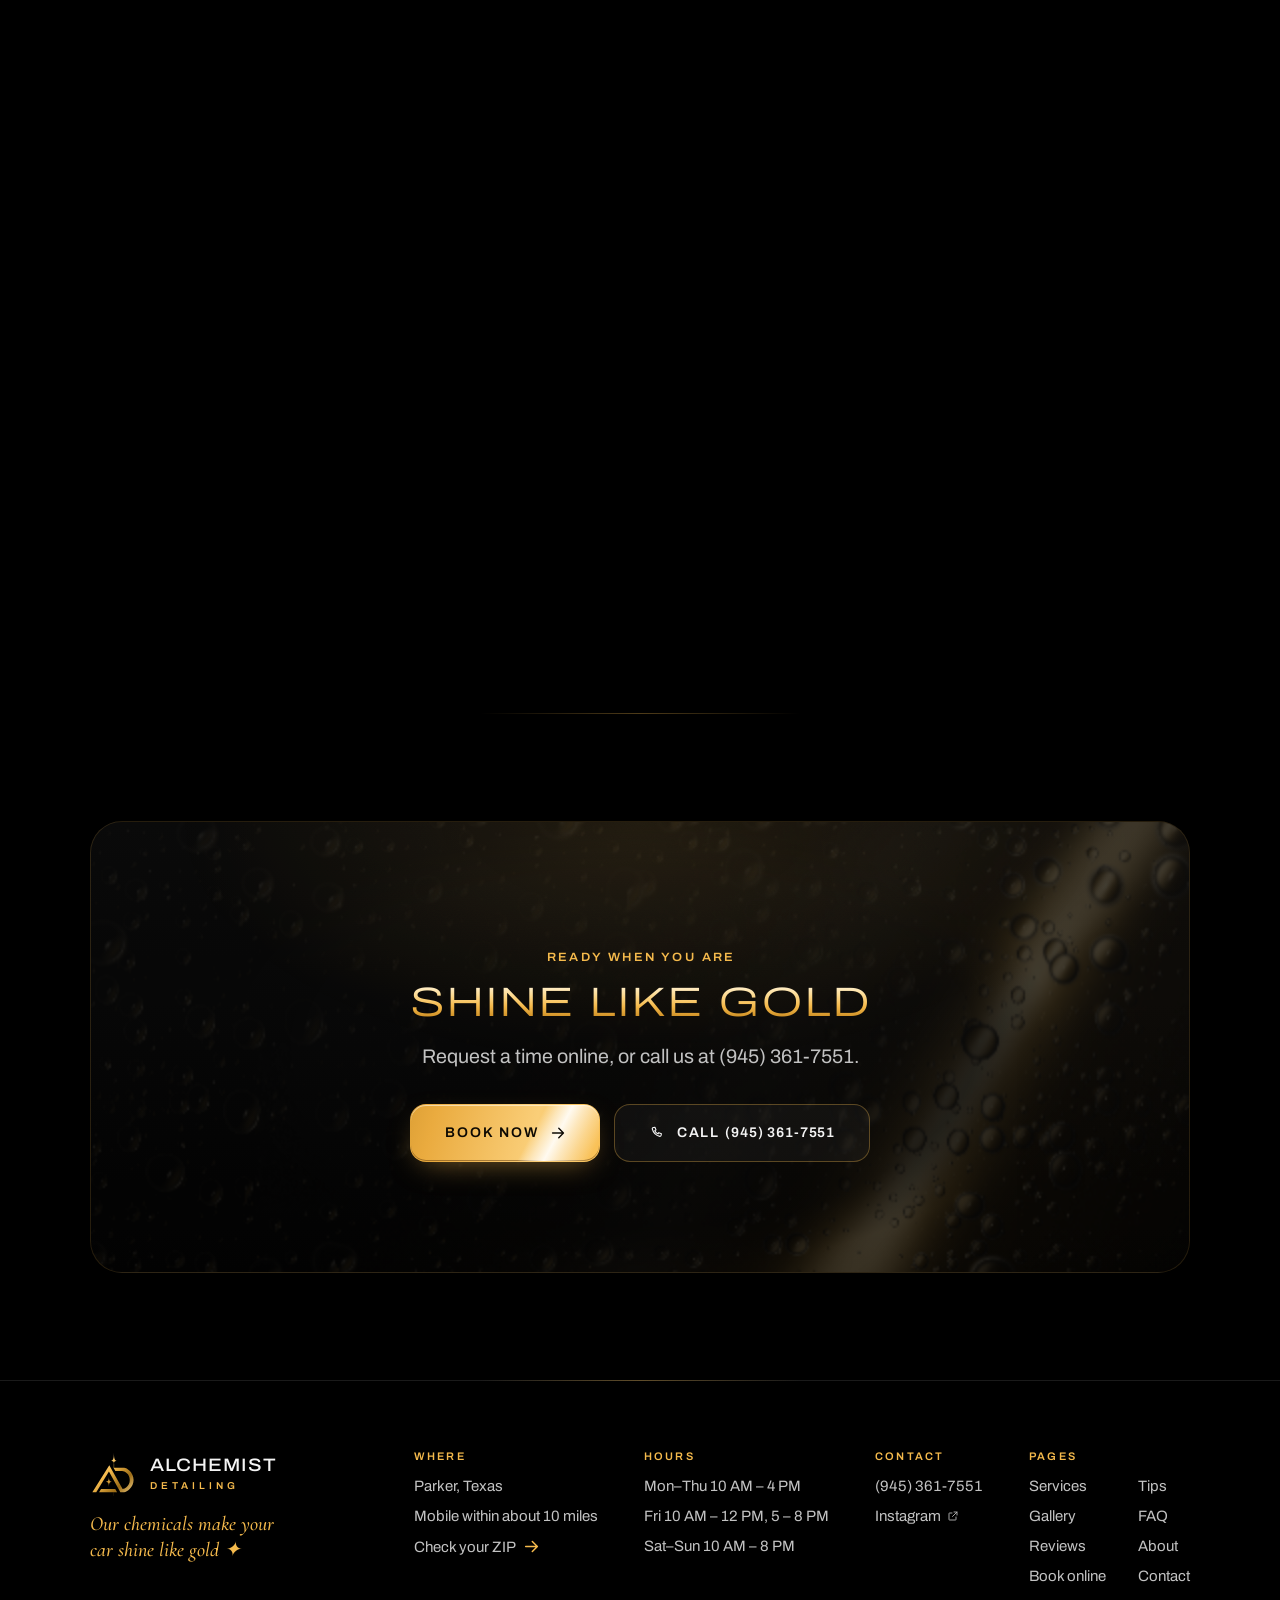
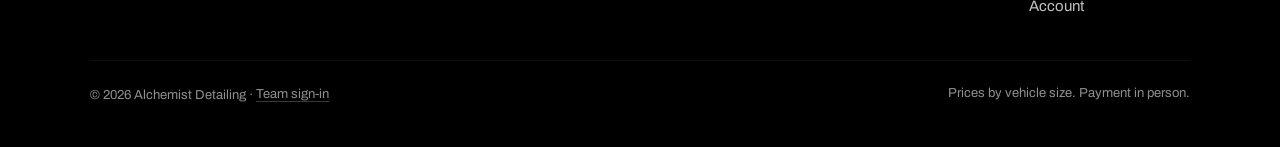
==== commit 4a6b531b: "Release Nov 19: verifier fixes for the merged menu and light-mode build - Booking step 01 no longer " ====
--- a/site/index.html
+++ b/site/index.html
@@ -380,8 +380,10 @@
          from get_first_visit_offer, with "Book this deal" (#book-dealout, #book-dealin, #book-dealboth) and the small
          print. Hidden until the database says the deals run, and again once they end. -->
     <section class="deals-sec" id="svc-deals" aria-labelledby="dealsTitle" data-deals hidden>
-      <p class="eyebrow"><span class="offer-mark" aria-hidden="true">✦</span> First Timer Deals</p>
-      <h2 class="display" id="dealsTitle">First time? Start here.</h2>
+      <div class="deals-head">
+        <p class="eyebrow"><span class="offer-mark" aria-hidden="true">✦</span> First Timer Deals</p>
+        <h2 class="display" id="dealsTitle">First time? Start here.</h2>
+      </div>
       <div class="deal-grid" data-deal-grid></div>
       <p class="offer-fine" data-deals-fine hidden></p>
     </section>
--- a/site/css/alchemist.css
+++ b/site/css/alchemist.css
@@ -5796,7 +5796,7 @@
   .rit .txt { max-width: none; color: var(--print-ink-2); }
   .rit .chip { background: none; border-color: var(--print-line); color: var(--studio-gold-ink); }
   .svc-group + .svc-group, .foot-grid, .addon-row + .addon-row { border-color: var(--print-rule); }
-  :is(.price-card, .addon-list, .svc-card, .why-item, .step, .tip, .faq-item, .rv, .svc-notes > div, .el-tile, .el-mini, .el-panel, .appt, .bk, .page .card, .cta-band, .door) { break-inside: avoid; page-break-inside: avoid; background: var(--paper) !important; border: 1px solid var(--print-line) !important; box-shadow: none !important; }
+  :is(.price-card, .deal-card, .addon-list, .svc-card, .why-item, .step, .tip, .faq-item, .rv, .svc-notes > div, .el-tile, .el-mini, .el-panel, .appt, .bk, .page .card, .cta-band, .door) { break-inside: avoid; page-break-inside: avoid; background: var(--paper) !important; border: 1px solid var(--print-line) !important; box-shadow: none !important; }
   .about-photo, .about-photo img { clip-path: none !important; transform: none !important; transition: none !important; }
   /* the FAQ on paper: every answer under its question (the screen opens one at a time; content.js opens the closed ones
      for the print where a browser can't show a closed one's content), no + to press; and the screen's "Tap ..."
@@ -5972,6 +5972,7 @@
 .guide-plist li > span:last-child { flex-basis: 100%; color: var(--muted); font-size: 13px; }
 .guide-q { border-color: rgba(var(--gold-rgb), .35); }
 @media print { .guide-jump { display: none; } .guide-sec { break-inside: avoid; } }
+@media print { .hero .hero-deals { display: none !important; } }   /* Home's floating line would print over the monogram; the deals section prints the offer */
 
 /* ---------------------------------------------------------------- First Timer Deals (Migration 012, Nov 18, 2026)
    The gold line at the top of Home and Services (owner: "on the top"), the Services section's three cards, the line on
@@ -5982,18 +5983,31 @@
 .deals-banner .arrow { transition: transform .25s var(--ease); }
 @media (hover: hover) and (pointer: fine) { .deals-banner:hover { border-color: var(--gold); } .deals-banner:hover .arrow { transform: translateX(3px); } }
 .deals-banner:focus-visible { outline: 2px solid var(--gold); outline-offset: 3px; }
-.deals-banner.arrive { animation: dealsIn var(--dur-panel, .45s) var(--ease-unveil) both; }
-@keyframes dealsIn { from { opacity: 0; transform: translateY(-6px); } }
+.deals-banner.arrive { animation: dealsFade var(--dur-fade, 900ms) var(--ease-fade) both, dealsIn var(--dur-rise, 1000ms) var(--ease-glide) both; }   /* the hero's calm arrival (doc 55): it fades on --ease-fade and settles on --ease-glide, no pop */
+@keyframes dealsFade { from { opacity: 0; } }
+@keyframes dealsIn { from { transform: translateY(-6px); } }   /* (Home's centring is translate, a property of its own) */
 /* on Home: over the hero, under the glass top bar, centred; it takes no room, so nothing in the hero moves */
 .hero .hero-deals { position: absolute; z-index: 2; top: calc(84px + env(safe-area-inset-top, 0px)); left: 50%; translate: -50% 0; width: max-content; max-width: calc(100% - 2 * var(--gutter, 16px)); }
 .page-head .deals-banner { margin-bottom: var(--s-2, 8px); }
-/* (both lines sit on a dark plate, the hero and the Services photo, in the white studio too: the dark colours stay) */
+/* on a short phone (an iPhone SE, or Safari with its toolbar showing) the line sits a little higher and slimmer, so it
+   clears the monogram's star (Nov 19) */
+@media (max-width: 520px) and (max-height: 720px) { .hero .hero-deals { top: calc(72px + env(safe-area-inset-top, 0px)); min-height: 34px; } }
+/* a short window wider than a phone (a 1366x768 laptop's browser, a phone on its side): the hero's words start a little
+   lower, always, so nothing moves when the line arrives */
+@media (min-width: 521px) and (max-height: 720px) { .hero-inner { padding-top: calc(136px + env(safe-area-inset-top, 0px)); } }
+/* Home's line follows the theme (the white studio's hero is ivory: the studio's gold ink there); Services' line sits on
+   the header's dark photo in both themes, so it keeps the showroom gold */
+@media screen {
+  [data-theme="light"] .svc-top .deals-banner { color: var(--au-200); }
+  .svc-top .deals-banner { background: linear-gradient(180deg, rgba(var(--gold-rgb), .14), rgba(var(--gold-rgb), .04)), rgba(0, 0, 0, .4); }   /* smoked under the gold, so the line reads over the photo's light spots (6:1 and up, Nov 19) */
+}   /* (on paper it takes the print block's ink) */
 @media (prefers-reduced-motion: reduce) { .deals-banner.arrive { animation: none; } .deals-banner .arrow { transition: none; } }
 @media (max-width: 520px) { .deals-banner { font-size: 13px; padding: 0 14px; } }
 
 /* the section on Services: three cards side by side, one column on a phone */
 .deals-sec { display: grid; justify-items: center; gap: var(--s-3, 16px); margin: 0 auto clamp(32px, 5vw, 56px); text-align: center; scroll-margin-top: 120px; }
 .deals-sec[hidden] { display: none; }
+.deals-head { display: grid; justify-items: center; gap: var(--s-3, 16px); }   /* its kicker and title: a head (app.js HEADS), so the title floats in as the page's others do */
 .deals-sec .eyebrow { margin: 0; }
 .deals-sec h2 { margin: 0; font-size: clamp(26px, 4vw, 40px); }
 .deal-grid { display: grid; grid-template-columns: repeat(3, minmax(0, 1fr)); gap: 14px; width: 100%; max-width: 1040px; }
@@ -6034,10 +6048,20 @@
 .bk-deal-chip:focus-visible { outline: 2px solid var(--ink); outline-offset: 3px; }
 .bk-deals-fine { margin: 0; font-size: 12px; }
 [data-theme="light"] .bk-deal-chip { background: var(--panel); }
+[data-theme="light"] .bk-deal-chip.on { background: rgba(var(--gold-rgb), .12); }   /* the chosen one keeps its gold fill */
 @media (max-width: 720px) { .bk-deal-chips { grid-template-columns: minmax(0, 1fr); } }
 .svc-opt-price small.every-size { display: grid; justify-items: end; gap: 2px; font-size: 11px; font-weight: 600; color: var(--muted); white-space: nowrap; }
 .svc-opt-price small.every-size b { color: var(--ink-2); font-weight: 600; }
 @media (max-width: 640px) { .svc-opt-price small.every-size { justify-items: start; grid-template-columns: repeat(2, auto); column-gap: 12px; } }
+/* a phone's booking cards never push the page sideways (Nov 19: the price smalls' nowrap and the "Selected" column
+   added up to 367-381px against a 336px column, and the step scrolled sideways at 390 and 360): the column may shrink
+   under its content's widest line, and the smalls wrap */
+@media (max-width: 640px) {
+  .svc-pick { grid-template-columns: minmax(0, 1fr); }
+  .svc-opt { grid-template-columns: 26px minmax(0, 1fr) auto; }
+  .svc-opt-price small { white-space: normal; }
+  .svc-opt-price small.every-size { grid-template-columns: auto; }
+}
 .conds-later { margin: 0; }
 .conds-later[hidden] { display: none; }
 /* steps 03 and 04: "Your booking" with its Change links, and what a change did to the held time (the re-fit) */
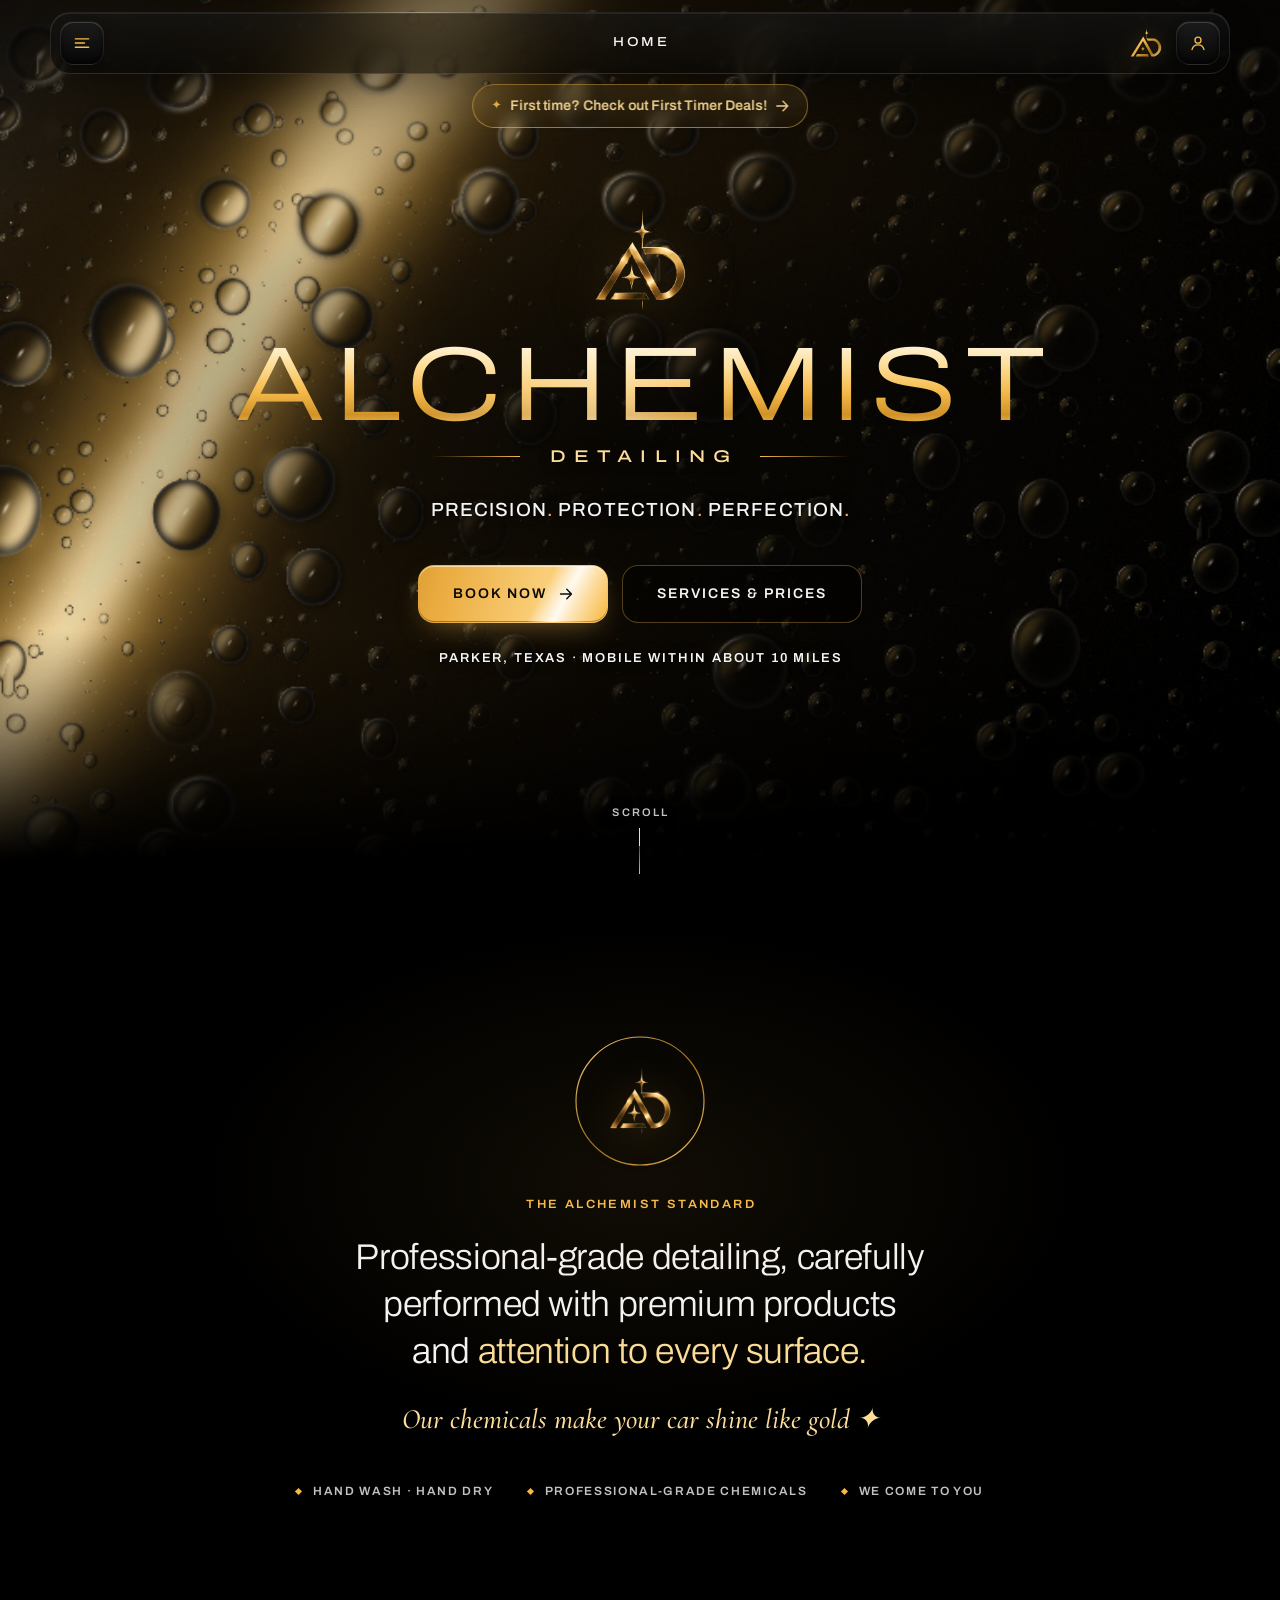
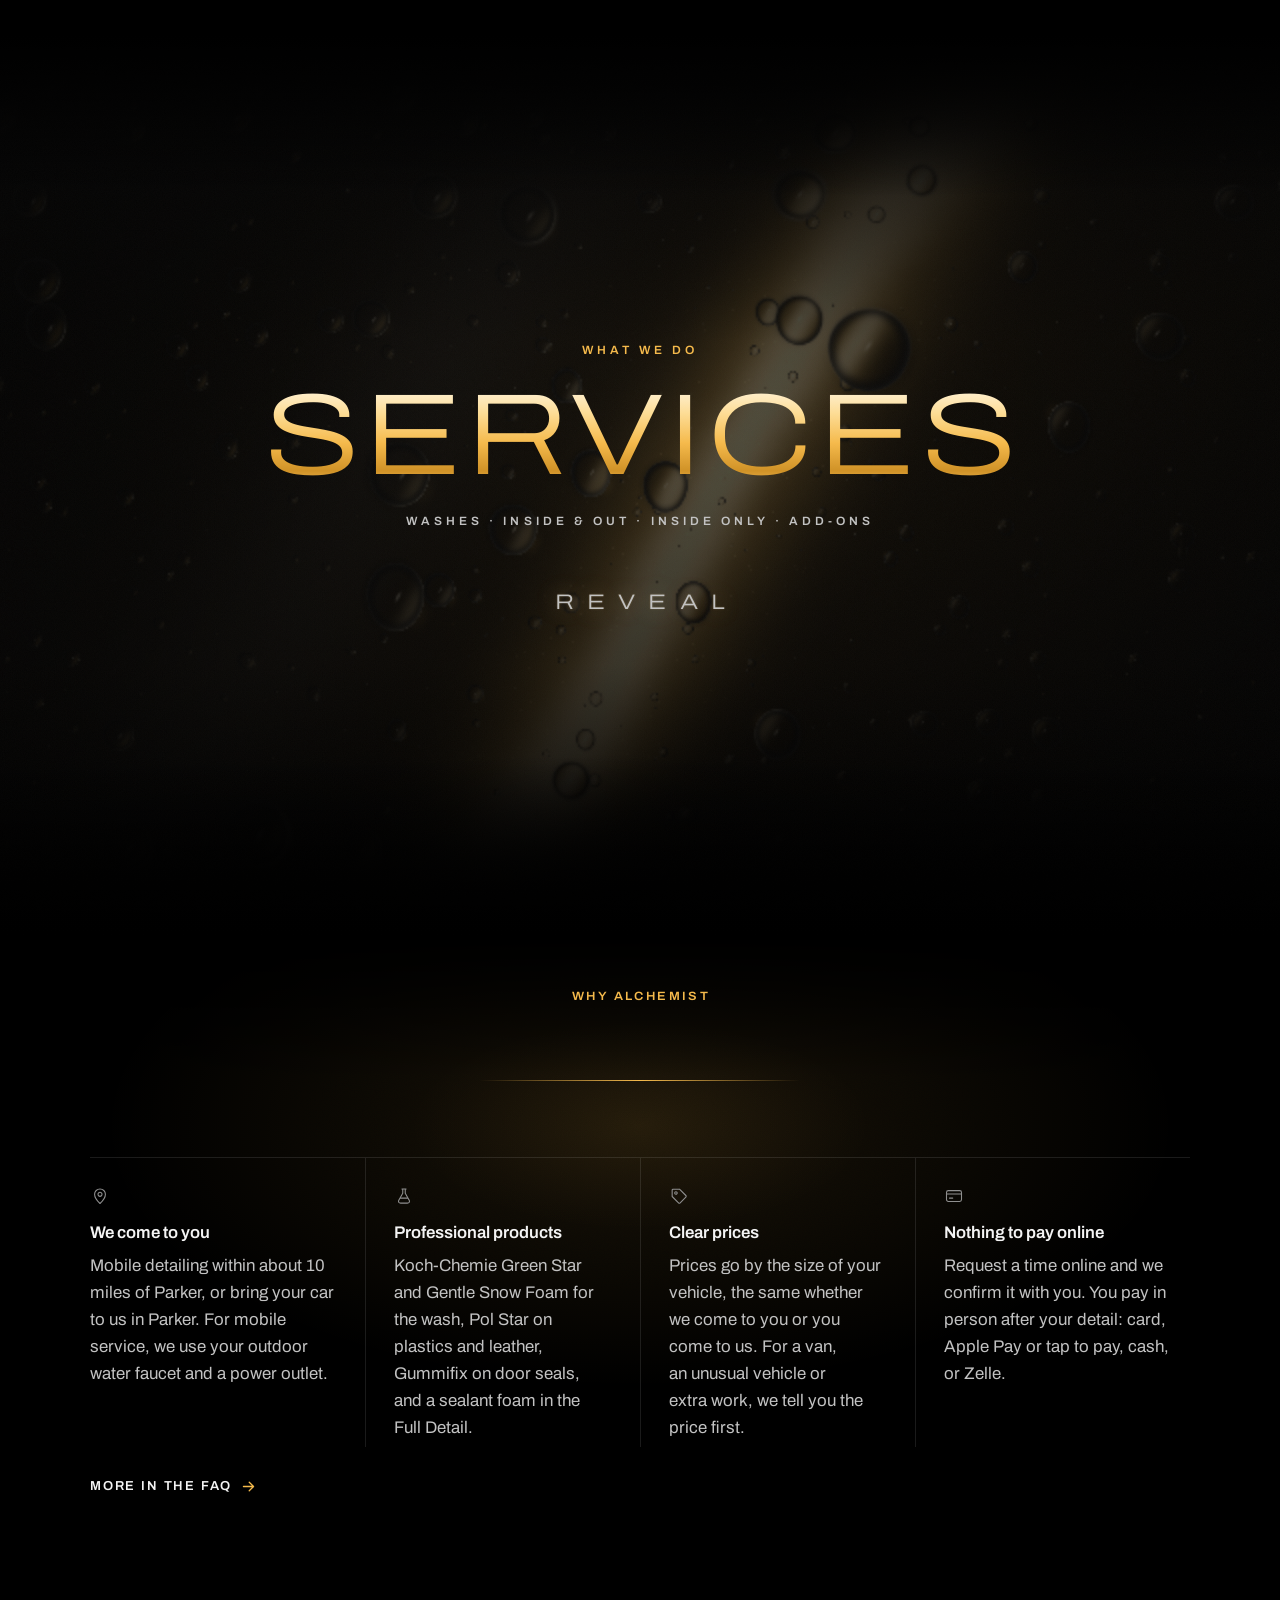
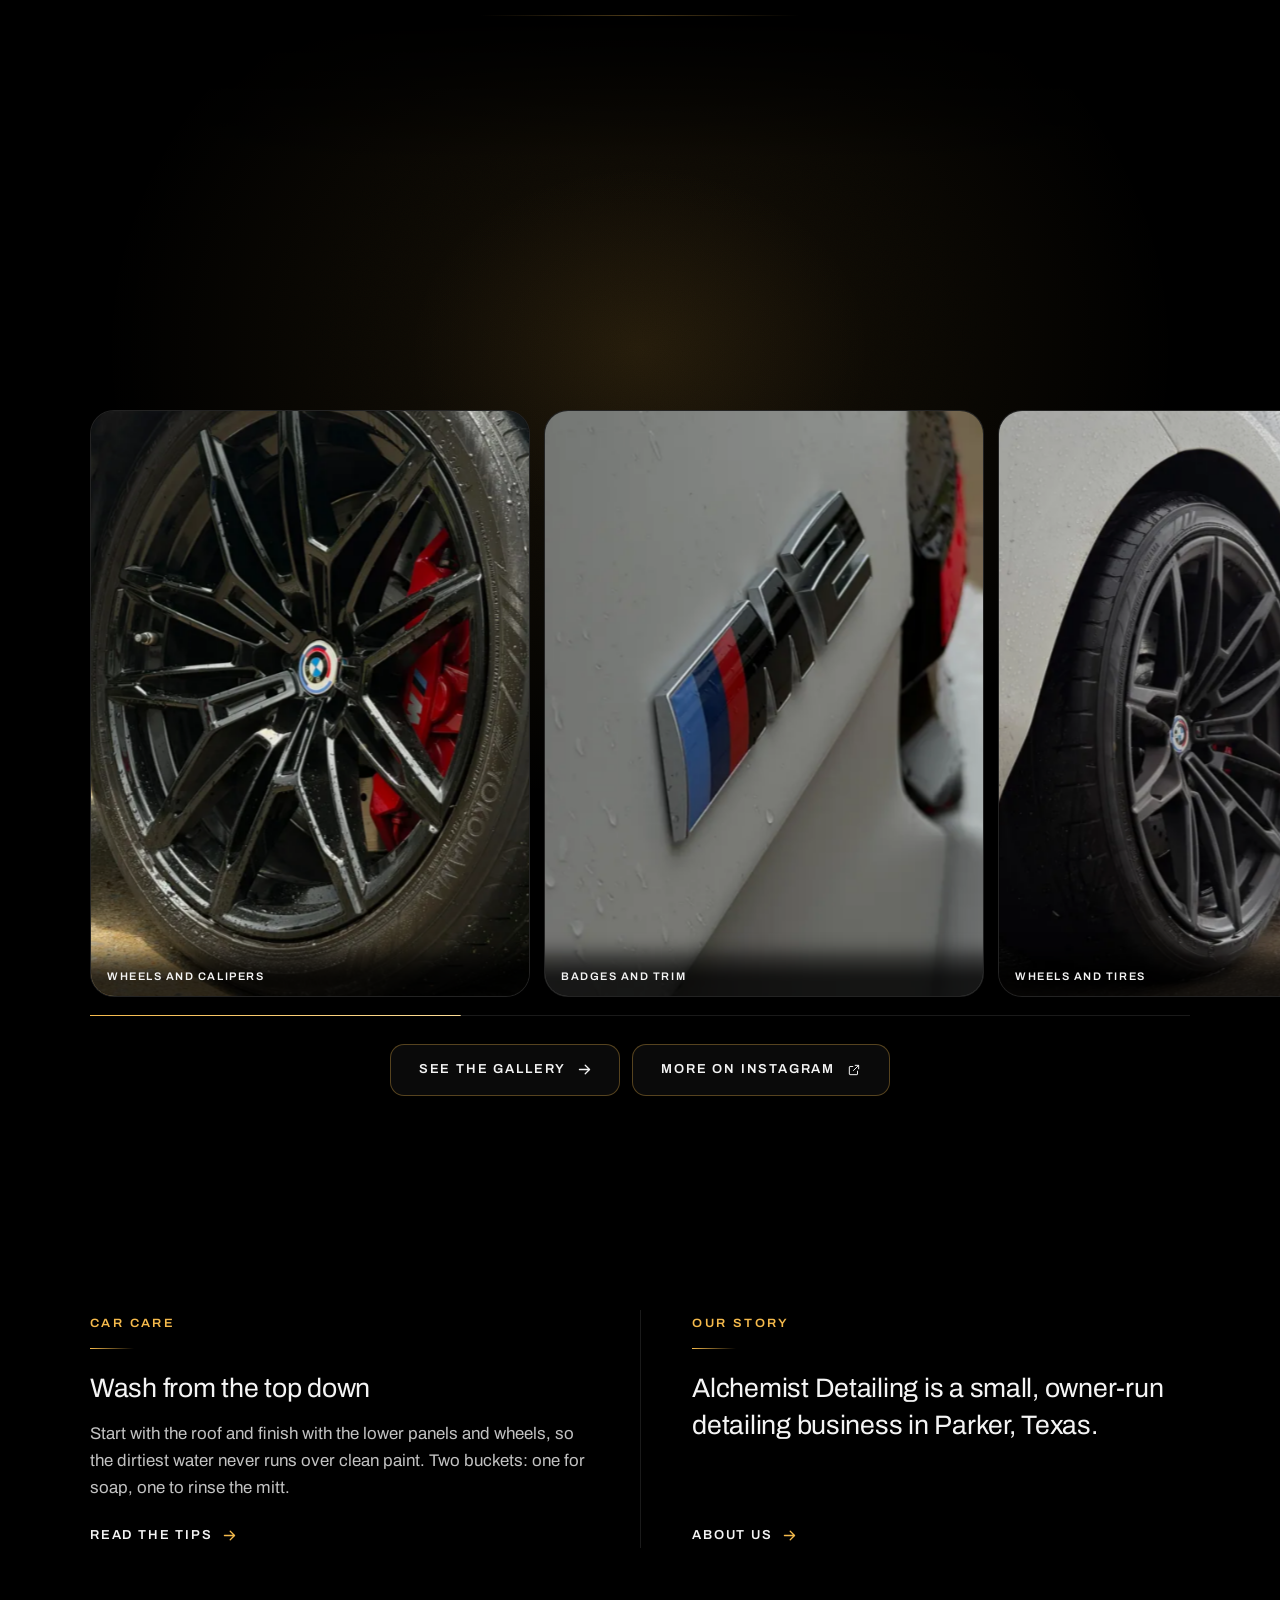
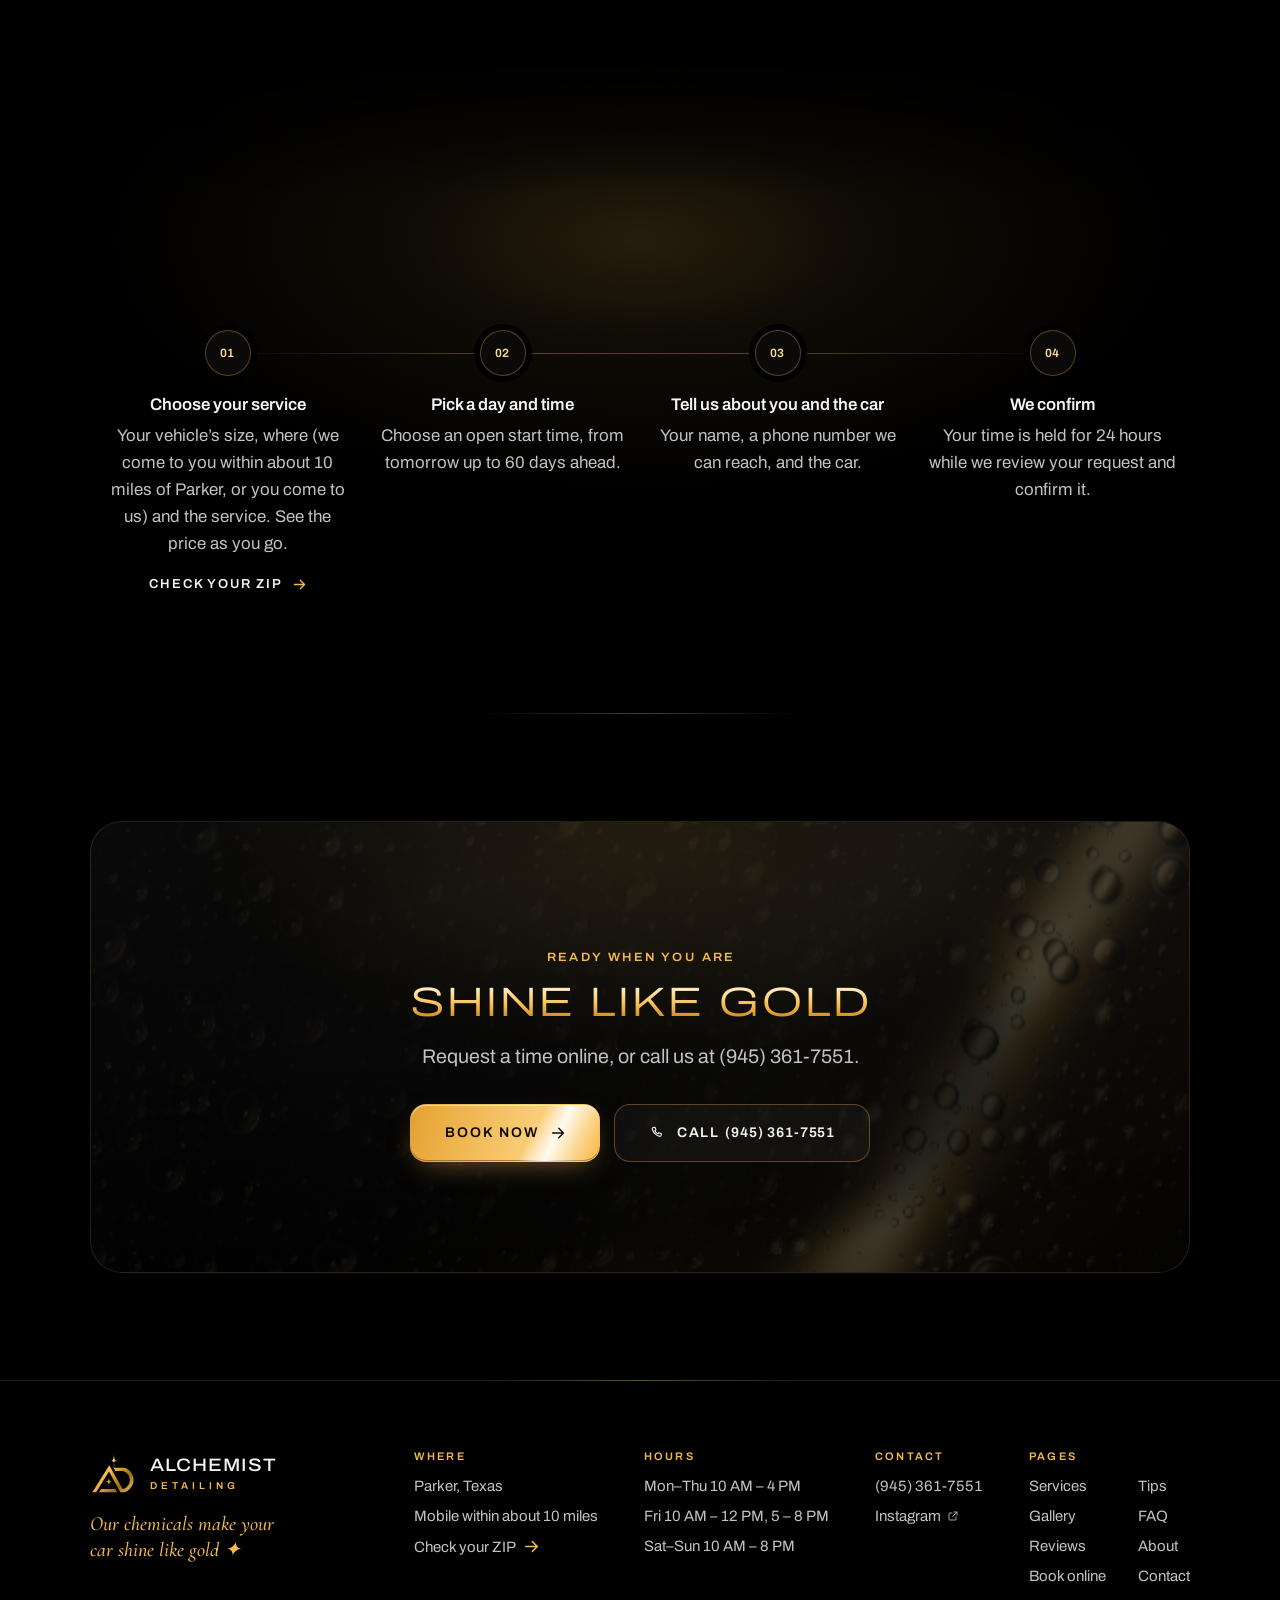
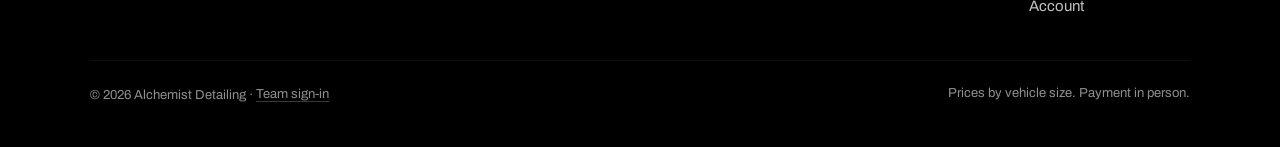
==== commit f4b93f0d: "WIP, untested: Home's wash becomes a press-to-play Reveal The scroll-driven, pinned foam wash is rep" ====
--- a/site/index.html
+++ b/site/index.html
@@ -185,10 +185,12 @@
       <div class="floor" aria-hidden="true"></div>
       <canvas class="wash-bg" id="washBg" data-art="gloss" data-t="10.25" data-k="0.5" aria-hidden="true"></canvas>
       <div class="wash-shade" aria-hidden="true"></div>
-      <div class="wash-title" aria-hidden="true">
-        <p class="eyebrow">What we do</p>
-        <p class="display gold-text big">Services</p>
-        <p>Washes · Inside &amp; out · Inside only · Add-ons</p>
+      <div class="wash-title" id="washTitle">
+        <p class="eyebrow" aria-hidden="true">What we do</p>
+        <p class="display gold-text big" aria-hidden="true">Services</p>
+        <p class="kinds" aria-hidden="true">Washes · Inside &amp; out · Inside only · Add-ons</p>
+        <!-- a press plays the wash (foam.js); without WebGL, without JavaScript or under less motion this is not shown and the services are simply there -->
+        <button class="reveal-btn" id="revealBtn" type="button"><canvas class="reveal-dust" id="revealDust" aria-hidden="true"></canvas><span class="reveal-word">Reveal<span class="sr-only"> the services</span></span></button>
       </div>
       <div class="wash-services" id="washServices">
         <div class="wrap" id="svcWrap">
@@ -243,7 +245,6 @@
         <i id="nozTip" style="left: 99.4%; top: 8.4%"></i><i id="nozBack" style="left: 70%; top: 8.4%"></i>
       </div>
       <canvas class="foam-gl" id="foamGl" aria-hidden="true"></canvas>
-      <p class="wash-hint" aria-hidden="true">Keep scrolling</p>
     </div>
   </section>
 
@@ -652,6 +653,7 @@
 <script src="js/config.js" defer></script>
 <script src="js/hero-gl.js" defer></script>
 <script src="js/foam.js" defer></script>
+<script src="js/reveal.js" defer></script>
 <script src="js/data.js" defer></script>
 <script src="js/ui.js" defer></script>
 <script src="js/booking.js" defer></script>
--- a/site/css/alchemist.css
+++ b/site/css/alchemist.css
@@ -1247,26 +1247,15 @@
 }
 .standard .statement em.std-wrap::after { content: none; }   /* a phrase wrapped onto two lines (under 340px): the letters alone take the light */
 
-/* ---------------------------------------------------------------- the wash (scroll-driven, plays once) */
-/* --wash-h is the section's height: the stage's screen plus the pinned length (the owner's "4 scrolls"). The pin lets
-   go at its end, which is --wash-release of the wash's timeline: the rinse has cleared the screen there (foam.js reads
-   it), and the film and the drops left then dry while the stage scrolls away, so no scrolling goes by with nothing
-   moving. Once the wash has given its pinned length back (foam.js, .wash-folded), the section is one stage tall.
-   The stage is the LARGE viewport tall (100lvh): a phone's browser shrinks its toolbars once the visitor scrolls, and
-   a stage of the small viewport (100svh, until Nov 19) then stopped about 86px above the foot of an iPhone's screen,
-   a strip of plain page under the foam (cream in the light theme, the owner's "white box of the next portion", black
-   in the dark) for the whole pin. The section adds the same lvh - svh to --wash-h, so the pinned run (the section
-   less its stage, all that foam.js measures) is exactly as long as before; on a computer lvh = svh: nothing changes */
-.wash {
-  --wash-release: .85;
-  --wash-h: 430vh;
-  height: var(--wash-h);
-}
-@supports (height: 1lvh) { .wash { height: calc(var(--wash-h) + 100lvh - 100svh); } }
-.wash.wash-folded, .wash.washed { height: auto; }
+/* ---------------------------------------------------------------- the wash (a press plays it, once) */
+/* Home's Services waits as one stage with its title and a quiet "Reveal" (the owner, Nov 24: no scrolling wash, a
+   reveal); pressing it plays the foam (foam.js, about three seconds on a clock) and the services come up behind the
+   rinse. The stage is the LARGE viewport tall (100lvh): a phone's browser shrinks its toolbars as the visitor scrolls, and
+   a stage of the small viewport would stop above the foot of the screen, a strip of plain page under the foam (doc 55).
+   Nothing is pinned and nothing scrolls for it: the section is one stage tall. The title and the cards are centred in
+   what a phone always shows (100svh). */
 .wash-stage {
-  position: sticky;
-  top: 0;
+  position: relative;
   height: 100vh;
   height: 100lvh;
   overflow: hidden;
@@ -1294,7 +1283,9 @@
 }
 .wash-title {
   position: absolute;
-  inset: 0;
+  inset: 0 0 auto;
+  height: 100%;
+  height: 100svh;
   z-index: 1;
   display: grid;
   place-items: center;
@@ -1308,35 +1299,63 @@
 .wash-title p { margin: 0; color: var(--ink-2); font: 600 12px/1.6 var(--font-ui-caps); letter-spacing: .34em; text-transform: uppercase; }
 .wash-title p.eyebrow { color: var(--gold-ink); }
 .wash-title p.big { font: 300 clamp(40px, 9vw, 132px)/1 var(--font-display); font-stretch: var(--wdth-display); letter-spacing: .02em; text-indent: .02em; color: transparent; }
-.wash-hint {
-  position: absolute;
-  z-index: 1;
-  left: 50%;
-  bottom: calc(28px + env(safe-area-inset-bottom, 0px));
-  bottom: calc(28px + 100lvh - 100svh + env(safe-area-inset-bottom, 0px));   /* above where a phone's toolbar comes back */
-  transform: translateX(-50%);
-  font: 600 var(--fs-2xs)/1 var(--font-ui-caps);
-  letter-spacing: .38em;
-  text-indent: .38em;
+.wash.washed .wash-title, .wash-playing .wash-title { pointer-events: none; }
+.wash.washed .wash-title { display: none; }
+/* Services shows in gold as the stage comes up the screen: it rises and settles (--ease-glide moves, --ease-fade fades,
+   never one curve for both), then one pass of the shared light crosses its letters, once (reveal.js sets .pre, then .in) */
+.wash-title.pre > * { opacity: 0; transform: translateY(var(--rise)); }
+.wash-title.in > * { animation: washIn var(--dur-rise) var(--ease-glide) both, washInFade var(--dur-fade) var(--ease-fade) both; animation-delay: calc(var(--i, 0) * var(--stagger)); }
+.wash-title.in > :nth-child(1) { --i: 0; }
+.wash-title.in > :nth-child(2) { --i: 1; }
+.wash-title.in > :nth-child(3) { --i: 2; }
+.wash-title.in > :nth-child(4) { --i: 4; }
+@keyframes washIn { from { transform: translateY(var(--rise)); } to { transform: none; } }
+@keyframes washInFade { from { opacity: 0; } to { opacity: 1; } }
+.wash-title.in p.big.glint {
+  background: linear-gradient(var(--au-angle), transparent 34%, var(--au-glint) 50%, transparent 66%) calc(var(--au-p) * 186% - 43%) 0 / 30% 100% no-repeat, var(--gold-text) 0 0 / 100% 100%;
+  -webkit-background-clip: text;
+  background-clip: text;
+  animation: washIn var(--dur-rise) var(--ease-glide) both, washInFade var(--dur-fade) var(--ease-fade) both, auPass var(--au-dur-wide) var(--au-ease) .7s 1 both;
+}
+/* Reveal: thin, ghostly type that is never quite still. Its light withers off the letters in every direction
+   (reveal.js draws the specks on .reveal-dust, a canvas wider than the word; they come and go on a constant), and the
+   word itself breathes. It is a button: a press plays the wash. */
+.reveal-btn {
+  position: relative;
+  margin-top: clamp(14px, 3vh, 30px);
+  padding: 16px 28px;
+  min-height: 48px;
+  border: 0;
+  background: none;
+  color: inherit;
+  font: inherit;
+  cursor: pointer;
+  touch-action: manipulation;
+  -webkit-tap-highlight-color: transparent;
+}
+.reveal-word {
+  position: relative;
+  display: block;
+  font: 300 clamp(15px, 1.7vw, 21px)/1 var(--font-display);
+  font-stretch: var(--wdth-display);
+  letter-spacing: .62em;
+  text-indent: .62em;
   text-transform: uppercase;
-  color: var(--muted);
-  opacity: calc(1 - var(--title-out, 0) * 3);
-  white-space: nowrap;
-}
-.wash.washed .wash-stage { position: relative; }
+  color: var(--ink-2);
+  text-shadow: 0 0 22px rgba(var(--gold-hi-rgb), .38), 0 0 2px rgba(var(--gold-hi-rgb), .25);
+  animation: revealBreath 5.2s var(--ease-in-out) infinite;
+  transition: color .5s var(--ease), text-shadow .5s var(--ease), letter-spacing .9s var(--ease-glide), text-indent .9s var(--ease-glide);
+}
+@keyframes revealBreath { 0%, 100% { opacity: .62; } 50% { opacity: 1; } }
+.reveal-btn:focus-visible { outline: 1px solid rgba(var(--gold-rgb), .55); outline-offset: 4px; border-radius: var(--r-sm); }
+.reveal-btn:focus-visible .reveal-word { opacity: 1; }
+@media (hover: hover) and (pointer: fine) {
+  .reveal-btn:hover .reveal-word { color: var(--gold-hi); text-shadow: 0 0 26px rgba(var(--gold-hi-rgb), .6), 0 0 3px rgba(var(--gold-hi-rgb), .45); letter-spacing: .7em; text-indent: .7em; }
+}
+.reveal-btn:active .reveal-word { transform: scale(.985); transition-duration: var(--dur-press); }
+:where([data-theme="light"]) .reveal-word { text-shadow: 0 0 20px rgba(var(--gold-rgb), .22); }
+.reveal-dust { position: absolute; left: -150px; right: -150px; top: -110px; bottom: -110px; width: calc(100% + 300px); height: calc(100% + 220px); pointer-events: none; }
 .foam-gl { position: absolute; inset: 0; width: 100%; height: 100%; z-index: 4; pointer-events: none; }
-/* once the pin has let go (foam.js .wash-finished) the drying film fades into the page at the stage's foot as the frame
-   does (::before, 80-100%), so the stage's lower edge never cuts it with a line. No mask during the wash itself. The
-   fade starts already soft (93%: a feather of about 60px on a phone, where the frame already darkens the backdrop):
-   --fg-fade animates on the main thread, so a long task at the release holds its first frame while the compositor
-   scrolls the foot up, and a first frame at 100% would show the cut */
-@property --fg-fade { syntax: "<length-percentage>"; inherits: false; initial-value: 100%; }
-.wash.wash-finished .foam-gl {
-  -webkit-mask-image: linear-gradient(180deg, #000 var(--fg-fade), transparent);
-  mask-image: linear-gradient(180deg, #000 var(--fg-fade), transparent);
-  animation: fgFade var(--dur-panel) var(--ease) both;
-}
-@keyframes fgFade { from { --fg-fade: 93%; } to { --fg-fade: 80%; } }
 .cannon {
   position: absolute;
   z-index: 5;   /* in front of the foam it sprays */
@@ -1487,7 +1506,7 @@
 /* the scrubbed elements are promoted only while the wash runs */
 .wash:not(.washed) :is(.wash-title, .svc-card, .svc-head, .svc-note) { will-change: transform, opacity; }
 /* the wash could not start once the visitor was in it: the services show in the stage until the section lets go */
-.wash.static :is(.wash-title, .wash-hint, .foam-gl, .cannon) { display: none; }
+.wash.static :is(.wash-title, .foam-gl, .cannon) { display: none; }
 .wash.static .wash-services { pointer-events: auto; }
 .wash.static :is(.svc-card, .svc-head, .svc-note) { --r: 1 !important; }
 
@@ -2882,7 +2901,6 @@
   .svc-head { margin-bottom: 14px; }
   .wash-services { padding-top: calc(84px + env(safe-area-inset-top, 0px)); }
   .price-grid { grid-template-columns: 1fr; }
-  .wash { --wash-h: 380vh; }
 }
 /* beside Back on a phone under 440px, the longest page name (Appointments, app.js data-long) stays whole, at least
    14px clear of Back (the bar's column gap): in the plain width at the display headings' tracking, under 401px at the
@@ -2927,7 +2945,7 @@
   .menu, .menu *, .menu *::before, .menu *::after { transition: none !important; }
   .wash { height: auto; }
   .wash-stage { position: relative; height: auto; }
-  .wash-title, .wash-hint, .foam-gl, .cannon { display: none; }
+  .wash-title, .foam-gl, .cannon { display: none; }
   .wash-services { position: relative; height: auto; pointer-events: auto; }
   .svc-card, .svc-head, .svc-note { --r: 1 !important; }
   .steps::before { transform: scaleX(1); }           /* the connector is simply there */
@@ -2937,7 +2955,7 @@
    needs the router) goes, the rules are drawn, and the full price list follows the home page. */
 .no-webgl .wash, .no-js .wash { height: auto; }
 .no-webgl .wash-stage, .no-js .wash-stage { position: relative; height: auto; }
-:is(.no-webgl, .no-js) :is(.wash-title, .wash-hint, .foam-gl, .cannon) { display: none; }
+:is(.no-webgl, .no-js) :is(.wash-title, .foam-gl, .cannon) { display: none; }
 .no-webgl .wash-services, .no-js .wash-services { position: relative; height: auto; pointer-events: auto; }
 :is(.no-webgl, .no-js) :is(.svc-card, .svc-head, .svc-note) { --r: 1 !important; }
 .no-js .scroll-cue { display: none; }
@@ -5738,7 +5756,7 @@
      footer's way to it, the Gallery's filters, and the Transmutation while the pair shown has no before photo yet (an
      empty frame) */
   .ct-rows > div:has(.note-link), .ct-zip, .foot-zip, .gal-filters, .transmute:has(.tm-ph) { display: none !important; }
-  .topbar, .dock, .menu, .scrim, .veil, .toast, .lightbox, .skip, .nojs-note, .scroll-cue, .btn, .addon-go, .note-link, .el-back, .bar-back, .work-nav, .work-progress, .svc-jump, .bk-nav, .theme-btn, canvas, .floor, .wash-title, .wash-hint, .cannon, .wash-shade, .top-photo, .svc-card .photo, .svc-card .art, .group-plate > img, .group-plate > canvas,
+  .topbar, .dock, .menu, .scrim, .veil, .toast, .lightbox, .skip, .nojs-note, .scroll-cue, .btn, .addon-go, .note-link, .el-back, .bar-back, .work-nav, .work-progress, .svc-jump, .bk-nav, .theme-btn, canvas, .floor, .wash-title, .cannon, .wash-shade, .top-photo, .svc-card .photo, .svc-card .art, .group-plate > img, .group-plate > canvas,
   .hero::before, .hero::after, .hero-mono::before, .hero-mono::after, .hero h1::before, .standard::before, .why::before, .work::before, .how::before, .svc-group::before, .cta-band::before, .wash-stage::before, .wash-stage::after, .svc-card::before, .svc-card::after, .svc-top::before, .svc-top::after, .group-plate::before { display: none !important; }
   [data-rise], [data-reveal], [data-hd], .ln-w, .lt, .standard[data-std] :is(.emblem img, h2.eyebrow, .script, .facts span), .view, .hero [data-in], .hero-inner, .svc-card, .svc-head, .svc-note, .rule, .door .line, .steps::before, .work-strip, .group-plate > *, .wash-services .wrap, .gal-tile, .gal-media, .tm-frame { opacity: 1 !important; transform: none !important; filter: none !important; animation: none !important; transition: none !important; }
   .svc-card, .svc-head, .svc-note { --r: 1 !important; }
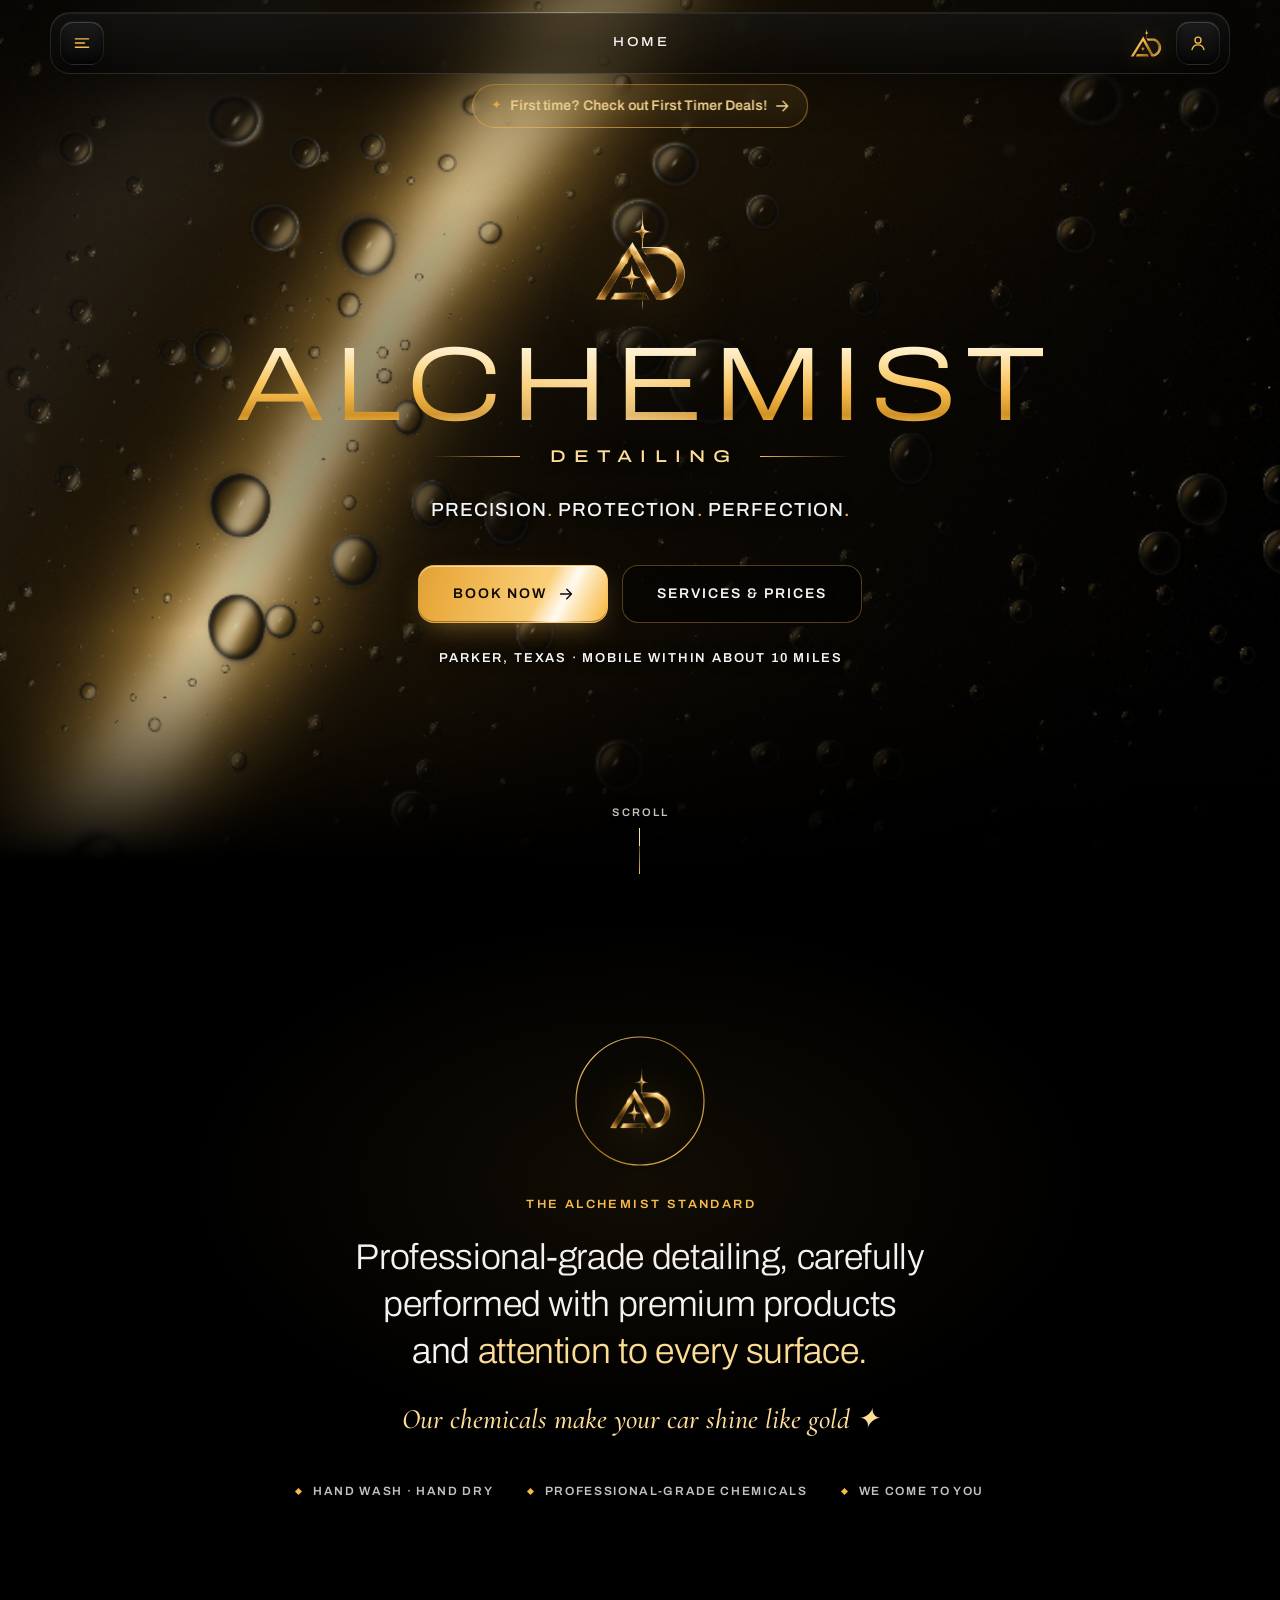
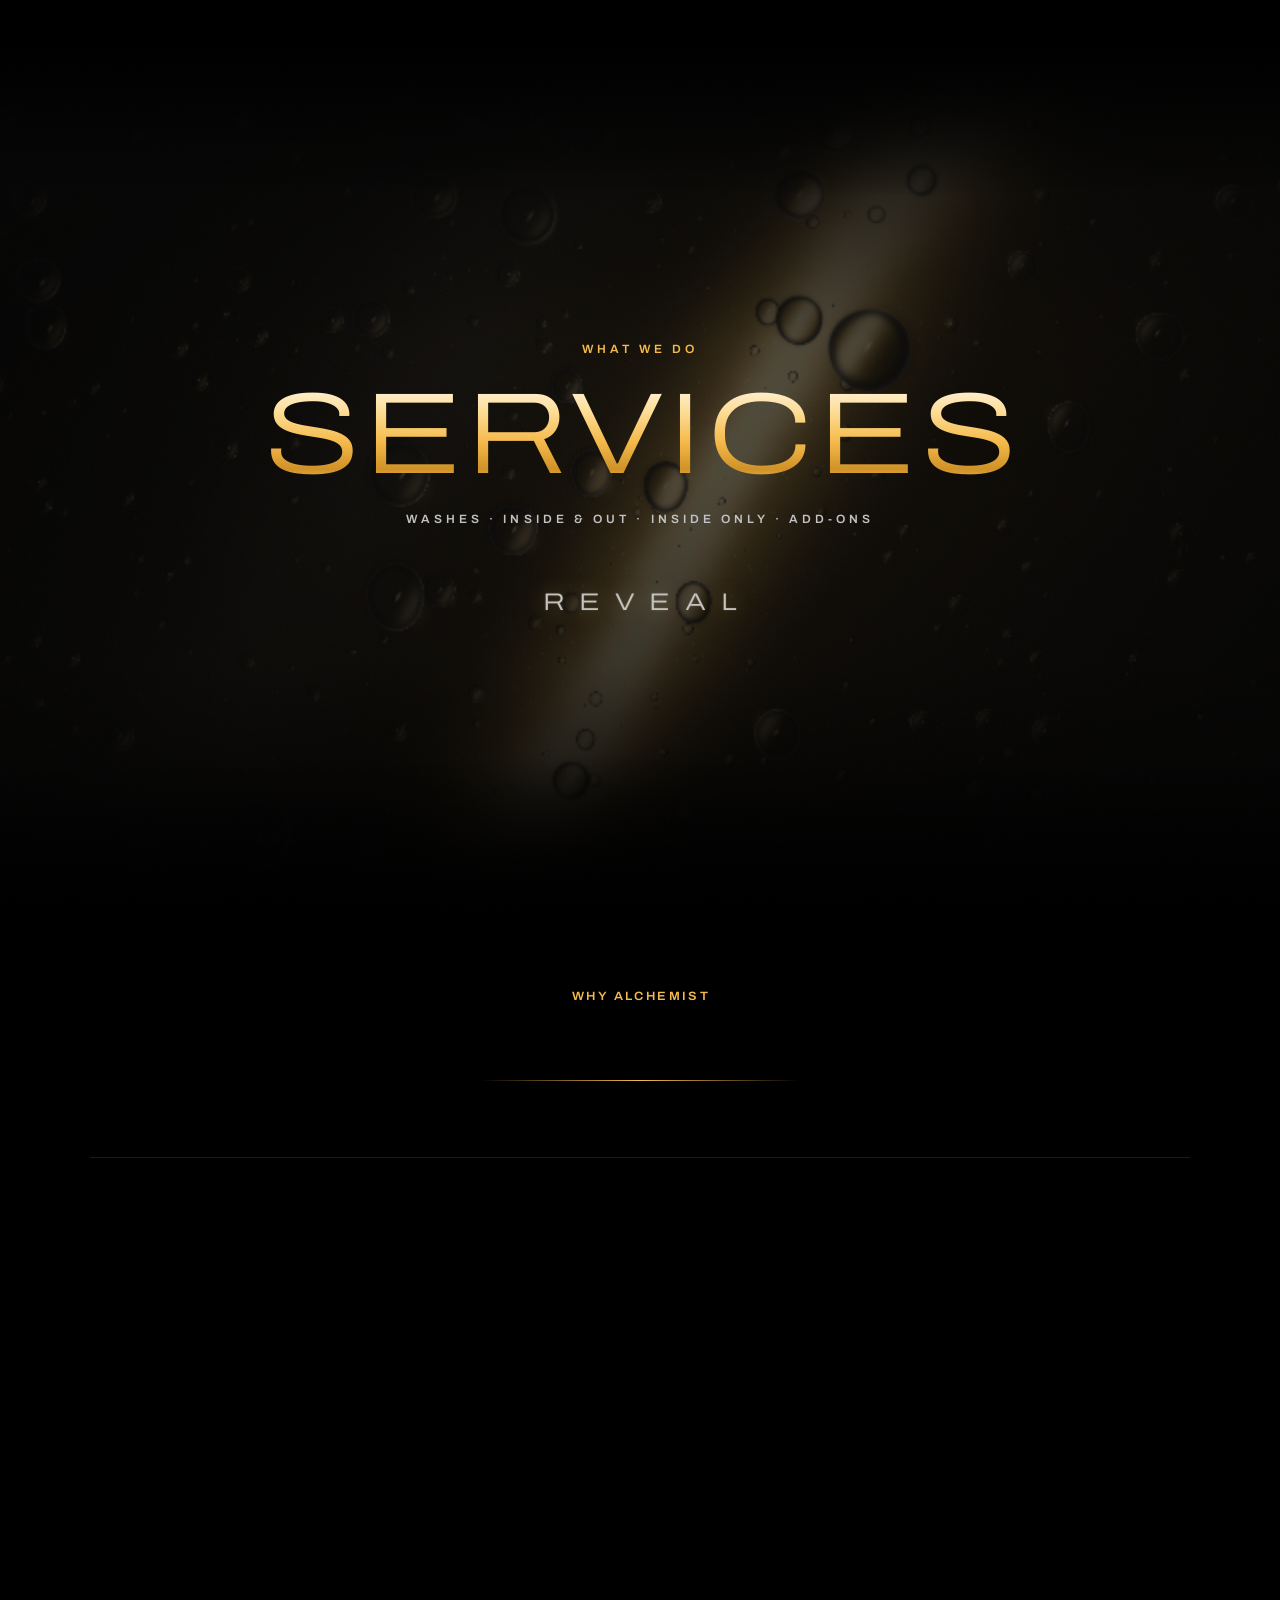
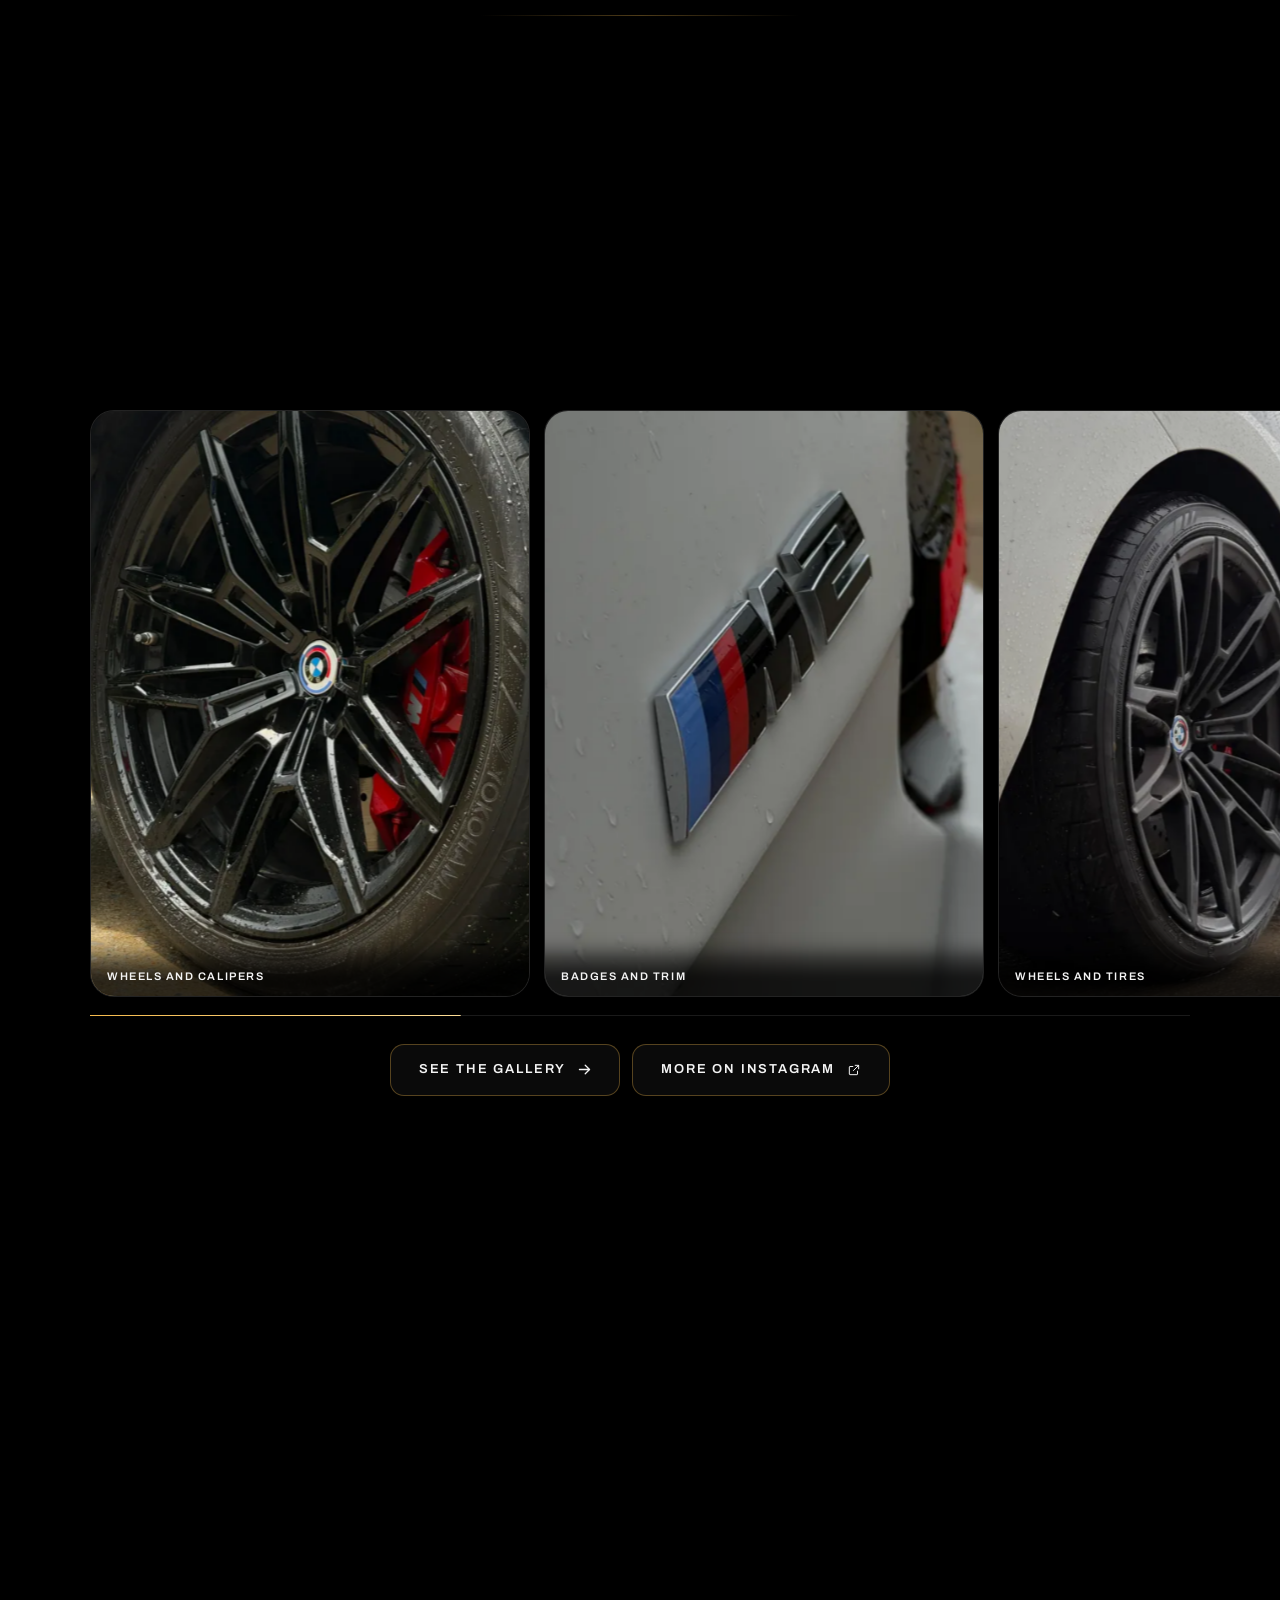
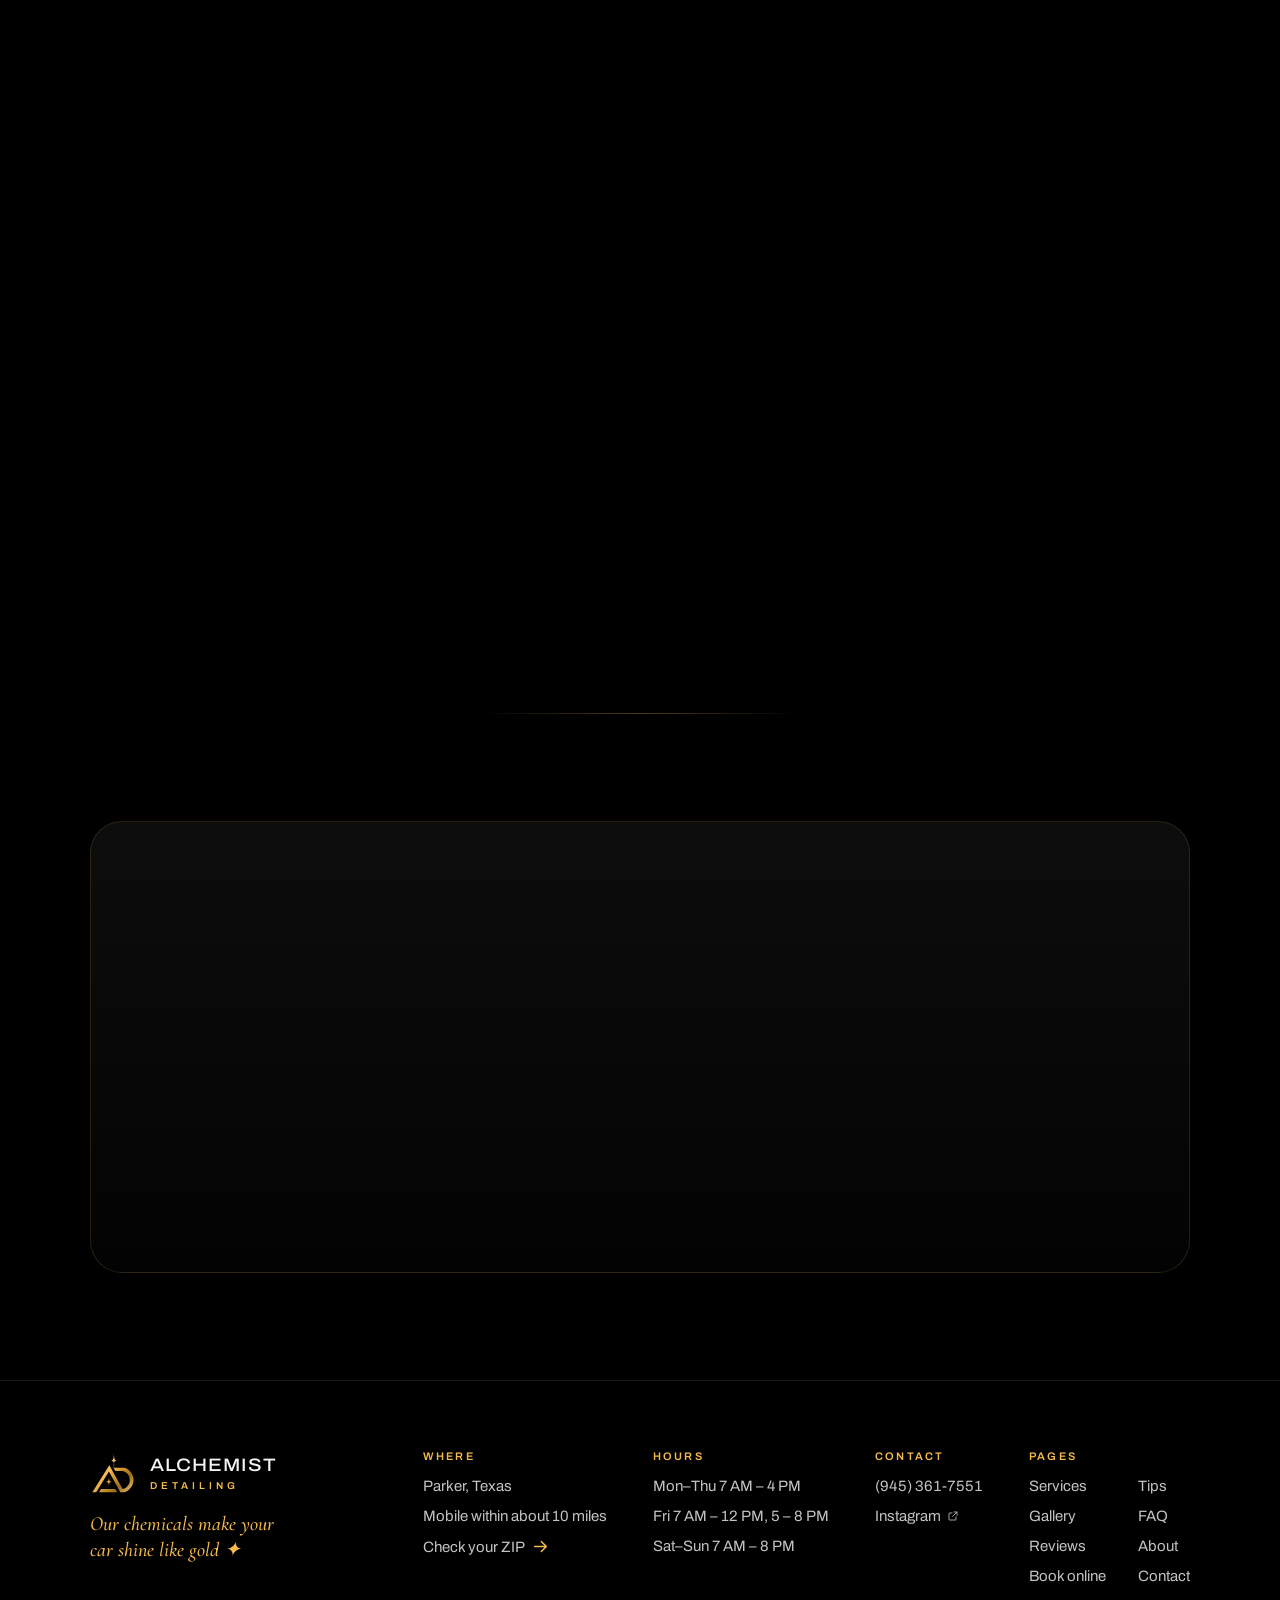
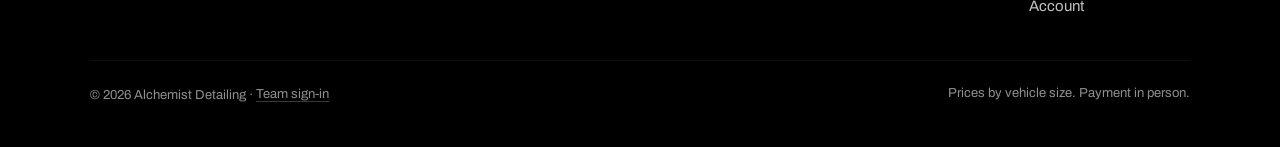
==== commit 17e0683b: "Bookings open from 7 AM: Migration 014 (written, not applied) and the site's hours first_start_min 6" ====
--- a/site/index.html
+++ b/site/index.html
@@ -49,10 +49,10 @@
   "address": { "@type": "PostalAddress", "addressLocality": "Parker", "addressRegion": "TX", "addressCountry": "US" },
   "areaServed": "Parker, Texas, and mobile within about 10 miles",
   "openingHoursSpecification": [
-    { "@type": "OpeningHoursSpecification", "dayOfWeek": ["Monday", "Tuesday", "Wednesday", "Thursday"], "opens": "10:00", "closes": "16:00" },
-    { "@type": "OpeningHoursSpecification", "dayOfWeek": "Friday", "opens": "10:00", "closes": "12:00" },
+    { "@type": "OpeningHoursSpecification", "dayOfWeek": ["Monday", "Tuesday", "Wednesday", "Thursday"], "opens": "07:00", "closes": "16:00" },
+    { "@type": "OpeningHoursSpecification", "dayOfWeek": "Friday", "opens": "07:00", "closes": "12:00" },
     { "@type": "OpeningHoursSpecification", "dayOfWeek": "Friday", "opens": "17:00", "closes": "20:00" },
-    { "@type": "OpeningHoursSpecification", "dayOfWeek": ["Saturday", "Sunday"], "opens": "10:00", "closes": "20:00" }
+    { "@type": "OpeningHoursSpecification", "dayOfWeek": ["Saturday", "Sunday"], "opens": "07:00", "closes": "20:00" }
   ],
   "sameAs": ["https://www.instagram.com/alchemy_details"]
 }
@@ -638,7 +638,7 @@
       </div>
       <!-- the three fact columns step aside on #contact (.footer.lean), where the page itself carries them -->
       <div class="foot-fact foot-where"><h2>Where</h2><p>Parker, Texas</p><p>Mobile within about 10 miles</p><a class="foot-zip" href="#contact-zip">Check your ZIP <span class="arrow" aria-hidden="true">→</span></a></div>
-      <div class="foot-fact foot-hours"><h2>Hours</h2><p>Mon–Thu 10 AM – 4 PM</p><p>Fri 10 AM – 12 PM, 5 – 8 PM</p><p>Sat–Sun 10 AM – 8 PM</p></div>
+      <div class="foot-fact foot-hours"><h2>Hours</h2><p>Mon–Thu 7 AM – 4 PM</p><p>Fri 7 AM – 12 PM, 5 – 8 PM</p><p>Sat–Sun 7 AM – 8 PM</p></div>
       <div class="foot-fact foot-contact"><h2>Contact</h2><a href="tel:+19453617551" class="tnum">(945) 361-7551</a><a href="https://www.instagram.com/alchemy_details" target="_blank" rel="noopener" aria-label="Instagram (opens in a new tab)">Instagram<svg class="ext" viewBox="0 0 24 24" aria-hidden="true"><path d="M14 4h6v6M20 4l-9 9M18 14v5a1 1 0 0 1-1 1H5a1 1 0 0 1-1-1V7a1 1 0 0 1 1-1h5" fill="none" stroke="currentColor" stroke-width="1.7" stroke-linecap="round" stroke-linejoin="round"/></svg></a></div>
       <!-- the pages in two short lists: the work and booking, then reading and us (the brand above links home) -->
       <div class="foot-pages"><h2>Pages</h2><div class="foot-links"><a href="#services">Services</a><a href="#gallery">Gallery</a><a href="#reviews">Reviews</a><a href="#book">Book online</a><a href="#account">Account</a><a href="#tips">Tips</a><a href="#faq">FAQ</a><a href="#about">About</a><a href="#contact">Contact</a></div></div>
--- a/site/css/alchemist.css
+++ b/site/css/alchemist.css
@@ -1336,7 +1336,7 @@
 .reveal-word {
   position: relative;
   display: block;
-  font: 300 clamp(15px, 1.7vw, 21px)/1 var(--font-display);
+  font: 300 clamp(17px, 1.9vw, 24px)/1 var(--font-display);
   font-stretch: var(--wdth-display);
   letter-spacing: .62em;
   text-indent: .62em;
@@ -1354,6 +1354,10 @@
 }
 .reveal-btn:active .reveal-word { transform: scale(.985); transition-duration: var(--dur-press); }
 :where([data-theme="light"]) .reveal-word { text-shadow: 0 0 20px rgba(var(--gold-rgb), .22); }
+/* The gate (app.js washGate): once the visitor reaches the stage and Reveal has not been pressed, the page ends at the
+   stage: what comes after it on Home is not there yet, so nothing scrolls past it. It is not there only while the
+   visitor is at the stage; pressing Reveal (or scrolling back above the stage) brings it back. */
+html.wash-gate [data-view="home"] #wash ~ *, html.wash-gate:has([data-view="home"]:not([hidden])) .footer { display: none !important; }
 .reveal-dust { position: absolute; left: -150px; right: -150px; top: -110px; bottom: -110px; width: calc(100% + 300px); height: calc(100% + 220px); pointer-events: none; }
 .foam-gl { position: absolute; inset: 0; width: 100%; height: 100%; z-index: 4; pointer-events: none; }
 .cannon {
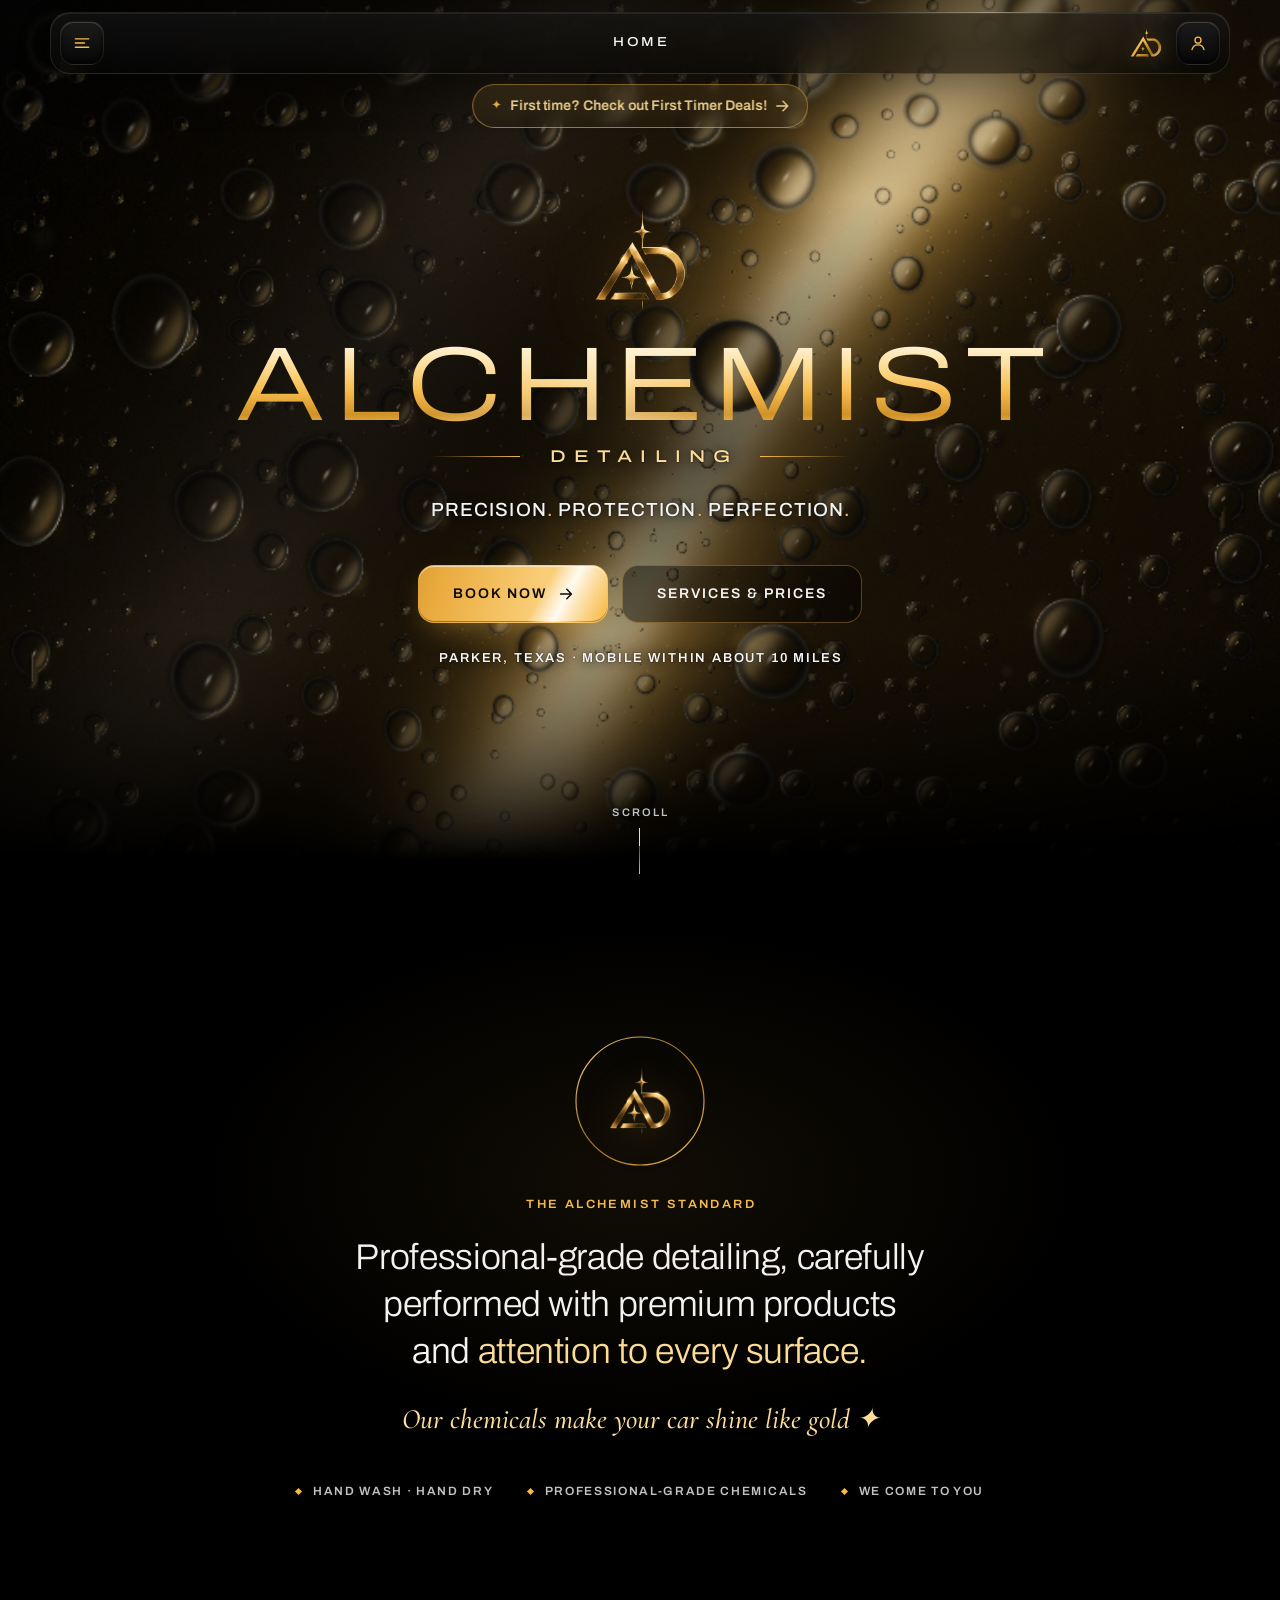
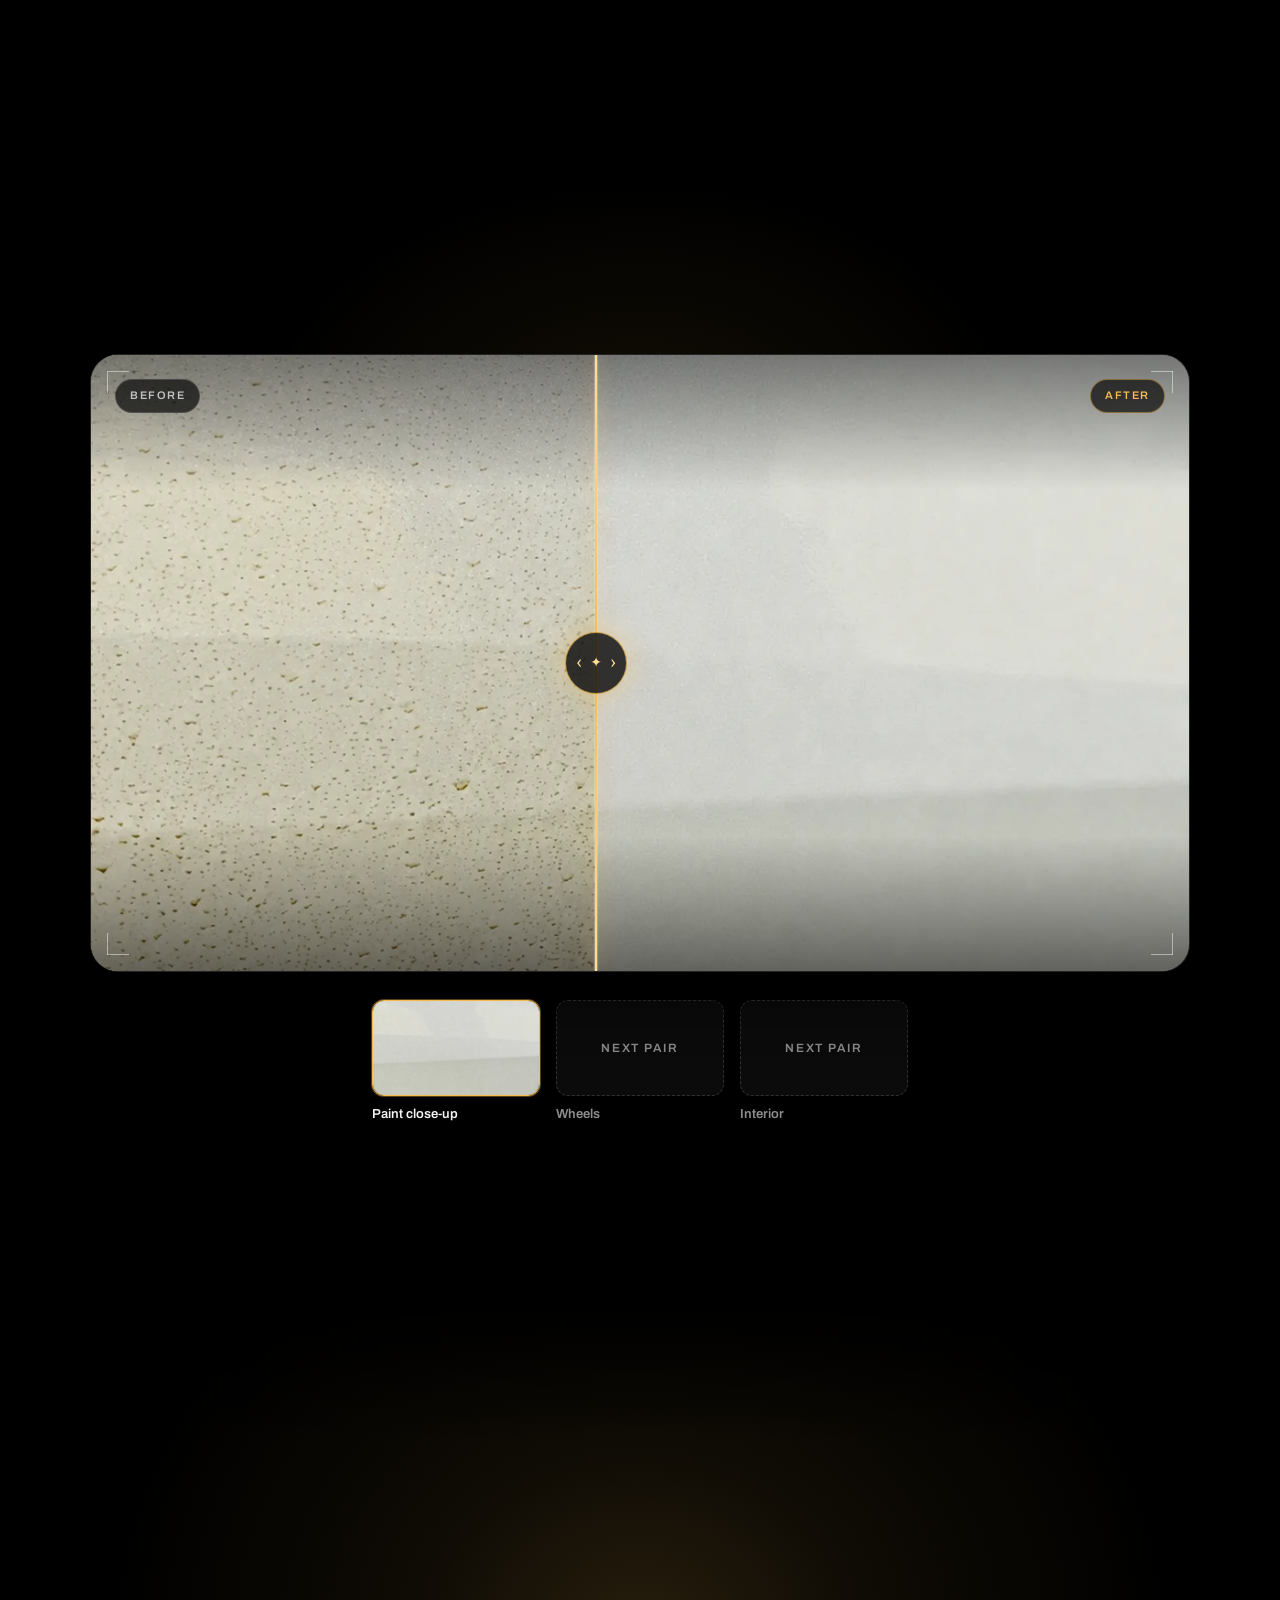
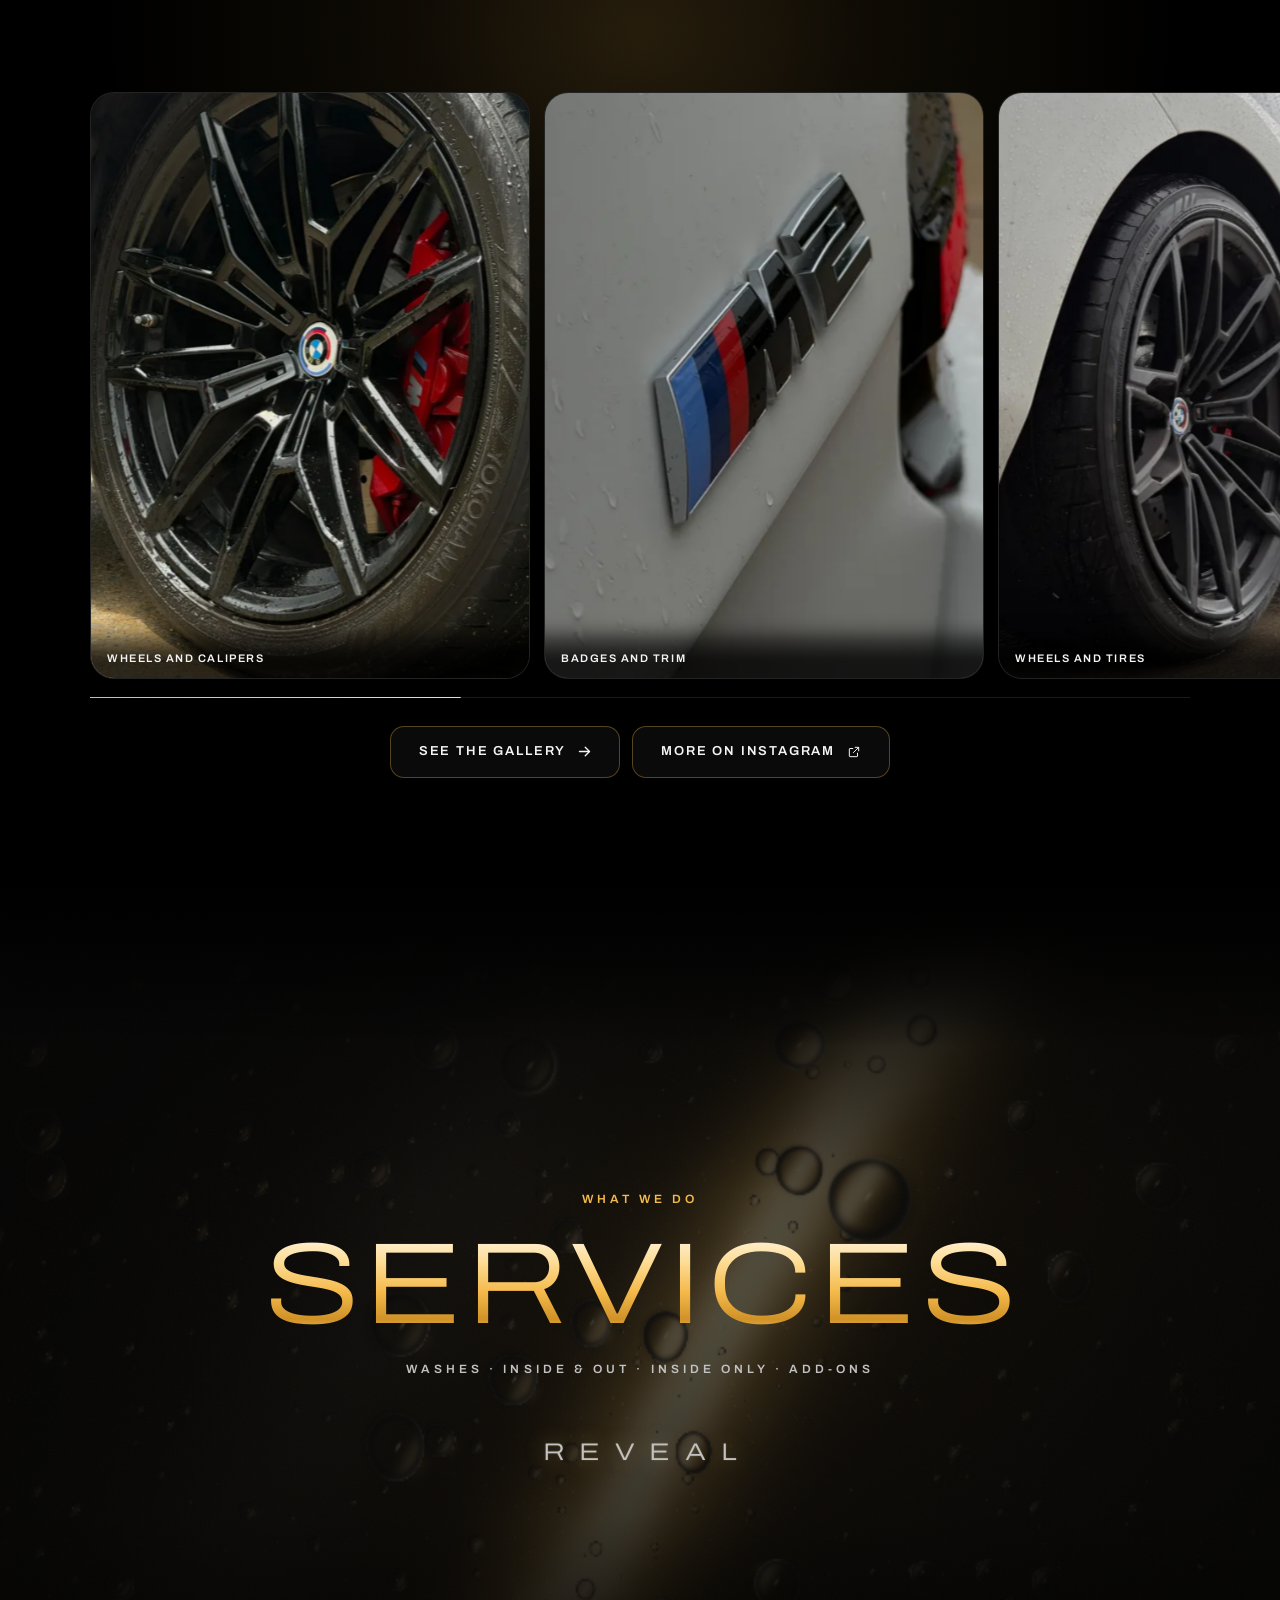
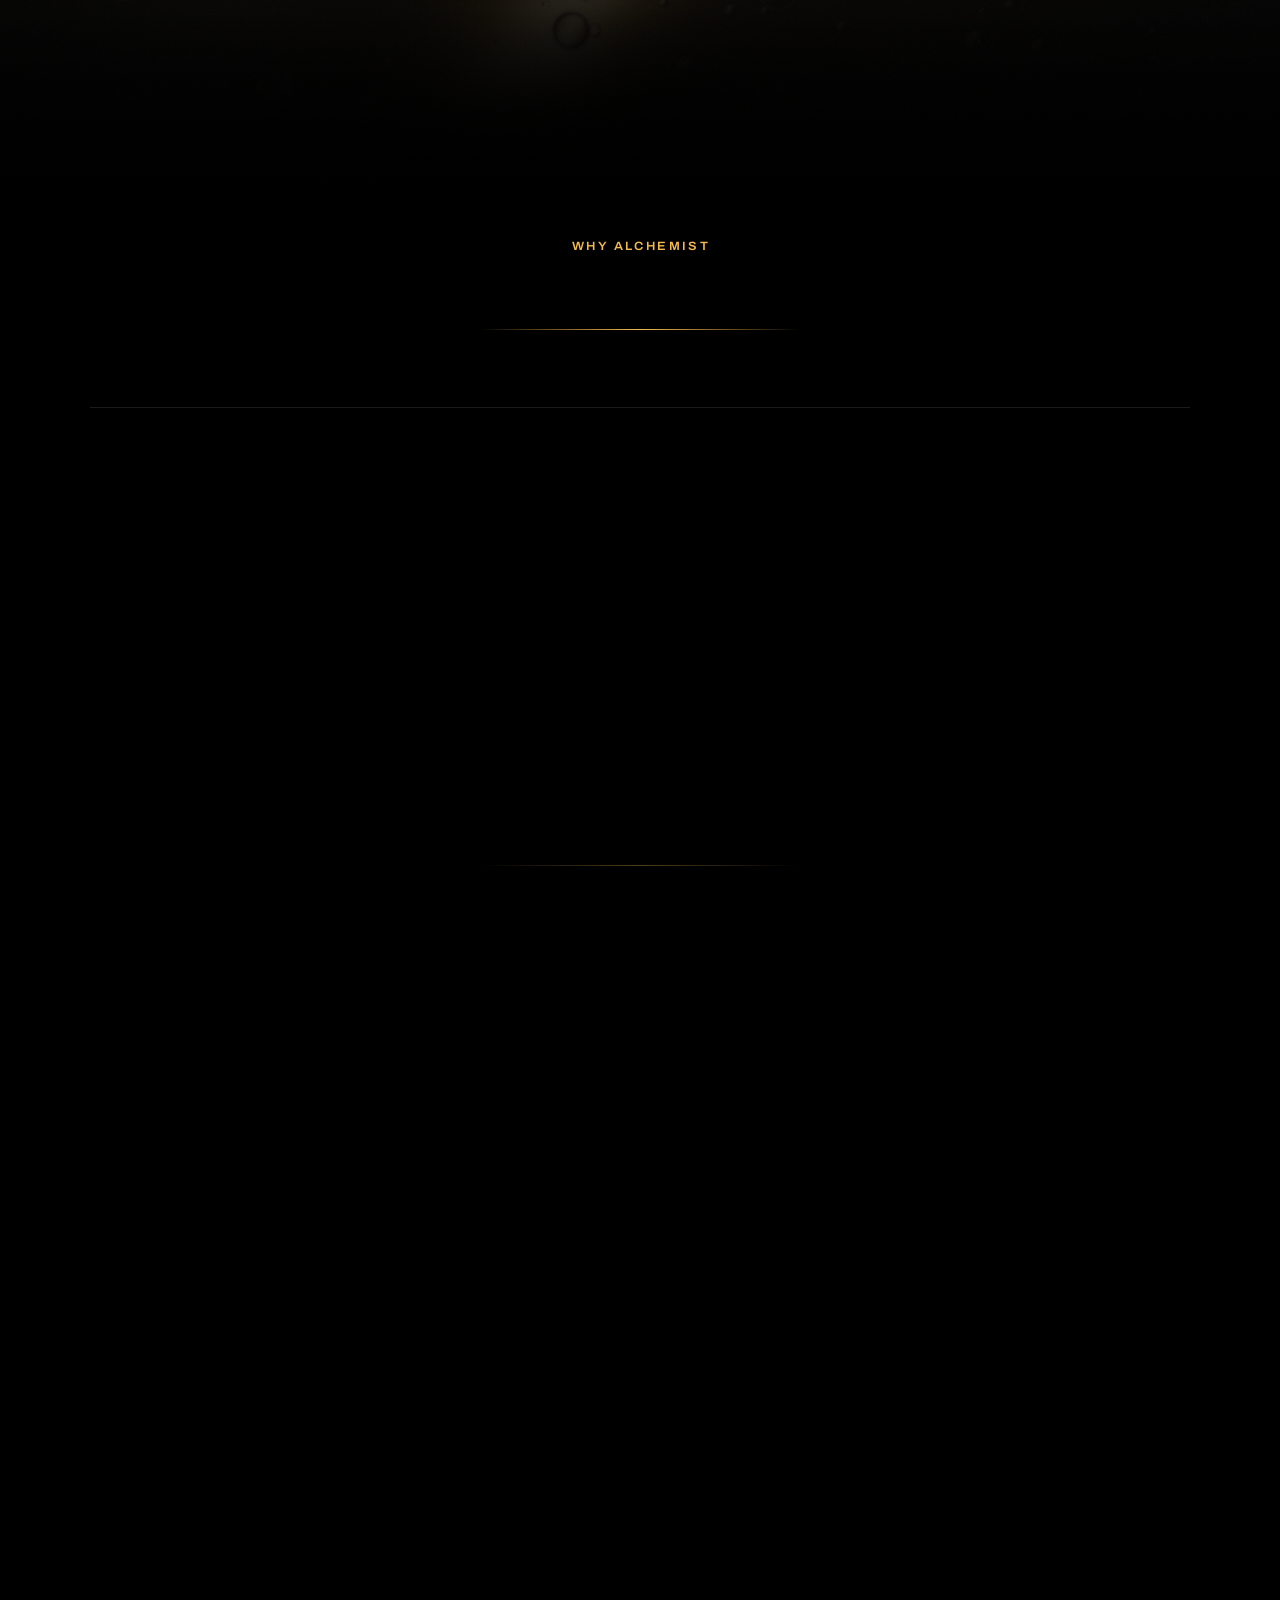
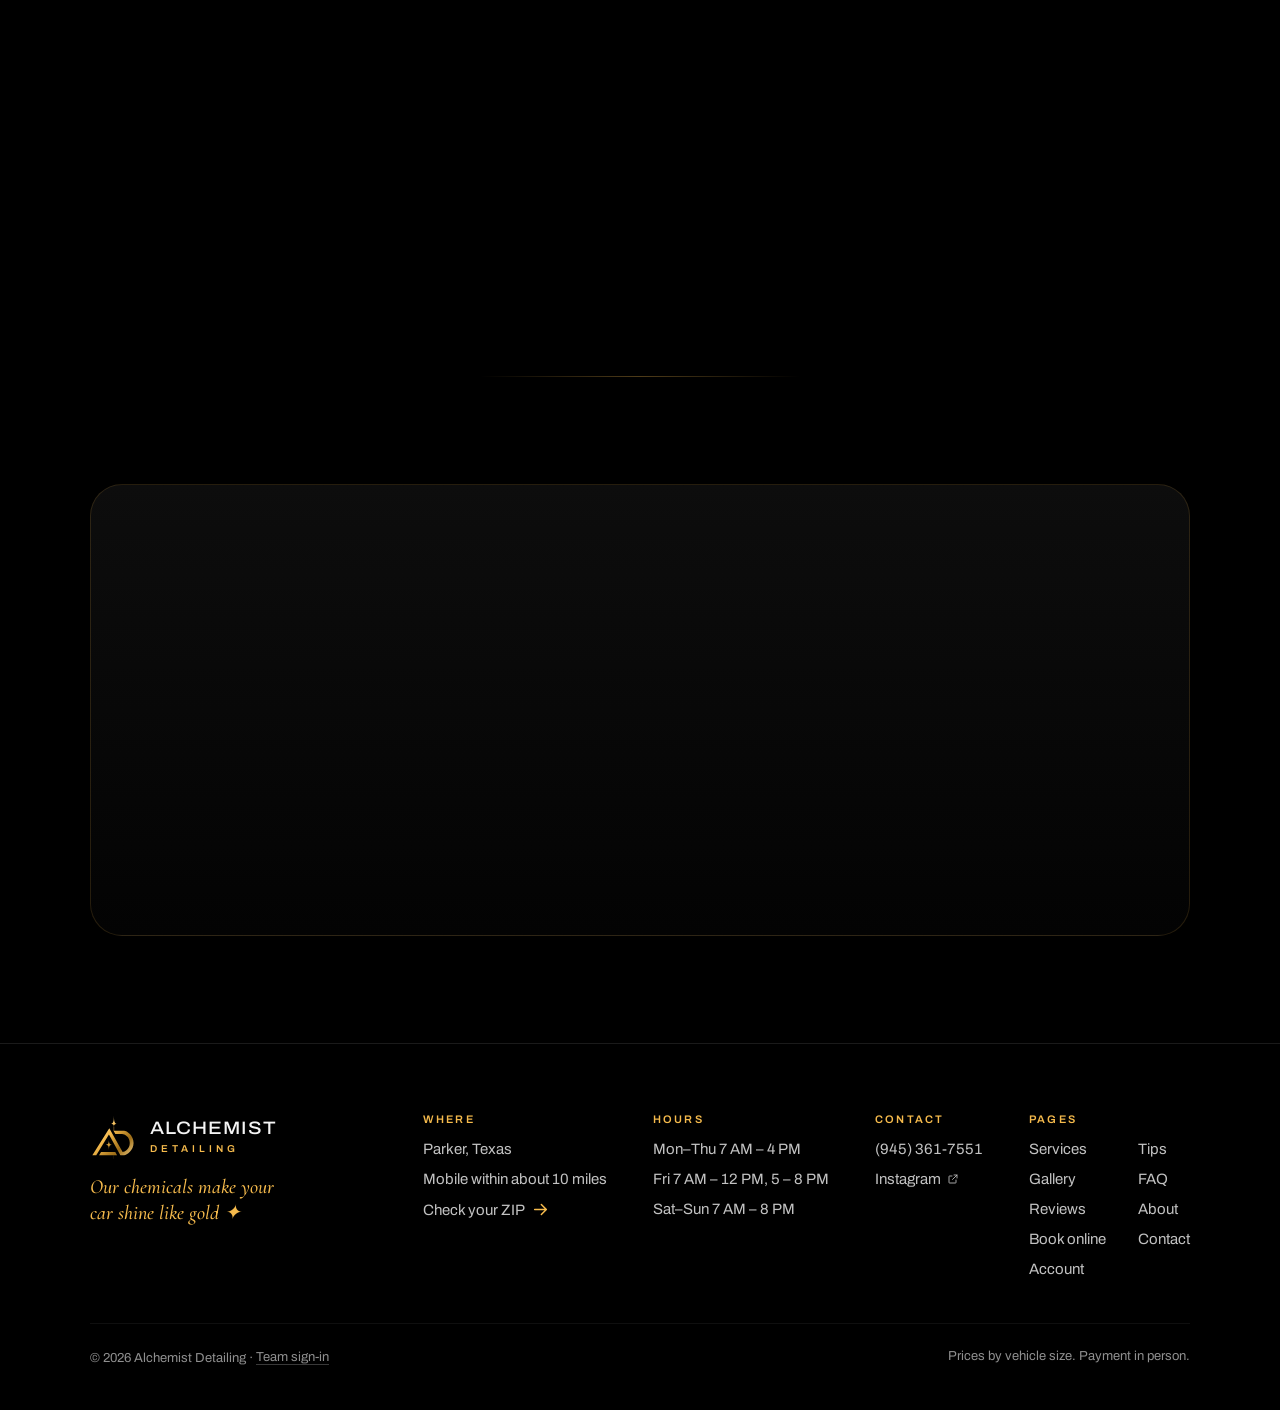
==== commit 48afb17d: "Home: before/after and Our work above the Services stage (branch only) The owner: the white side is " ====
--- a/site/index.html
+++ b/site/index.html
@@ -180,6 +180,41 @@
     </div>
   </section>
 
+  <!-- Before and after, then our work, both above the services (the owner, Nov 28: "seen before the services"). gallery.js mounts the
+       slider into #homeTmBox once the menu has answered; the section stays hidden until then (and on the live site it has
+       a real before photo, so it shows). -->
+  <section class="section home-tm" id="homeTm" hidden><div class="wrap" id="homeTmBox"></div></section>
+
+  <section class="section work" id="work" aria-labelledby="workTitle">
+    <div class="wrap">
+      <div class="section-head">
+        <p class="eyebrow">Our work</p>
+        <h2 class="display" id="workTitle">Finished, up close</h2>
+        <p>Real details. Every picture is ours.</p>
+        <span class="rule" data-reveal></span>
+        <div class="work-nav">
+          <button class="icon-btn" id="workPrev" type="button" aria-label="Previous photos" aria-controls="workStrip"><span class="ring"></span><svg viewBox="0 0 24 24" aria-hidden="true"><path d="M14.5 6l-6 6 6 6" fill="none" stroke="currentColor" stroke-width="1.7" stroke-linecap="round" stroke-linejoin="round"/></svg></button>
+          <button class="icon-btn" id="workNext" type="button" aria-label="Next photos" aria-controls="workStrip"><span class="ring"></span><svg viewBox="0 0 24 24" aria-hidden="true"><path d="M9.5 6l6 6-6 6" fill="none" stroke="currentColor" stroke-width="1.7" stroke-linecap="round" stroke-linejoin="round"/></svg></button>
+        </div>
+      </div>
+    </div>
+    <div class="work-strip" id="workStrip" role="list">
+      <figure class="work-item" role="listitem" data-key="brake"><button class="work-btn" type="button" aria-label="Open photo: Wheels and calipers"><img src="img/work/brake-600.webp" srcset="img/work/brake-600.webp 600w, img/work/brake-1200.webp 1200w" sizes="(max-width: 720px) 72vw, 360px" alt="Cleaned black wheel with a red brake caliper" width="600" height="800" loading="lazy" decoding="async"></button><figcaption>Wheels and calipers</figcaption></figure>
+      <figure class="work-item" role="listitem" data-key="badge"><button class="work-btn" type="button" aria-label="Open photo: Badges and trim"><img src="img/work/badge-600.webp" srcset="img/work/badge-600.webp 600w, img/work/badge-1200.webp 1200w" sizes="(max-width: 720px) 72vw, 360px" alt="M2 badge on wet white paint" width="600" height="800" loading="lazy" decoding="async"></button><figcaption>Badges and trim</figcaption></figure>
+      <figure class="work-item" role="listitem" data-key="wheel"><button class="work-btn" type="button" aria-label="Open photo: Wheels and tires"><img src="img/work/wheel-600.webp" srcset="img/work/wheel-600.webp 600w, img/work/wheel-1200.webp 1200w" sizes="(max-width: 720px) 72vw, 360px" alt="Rear wheel and arch after cleaning" width="600" height="800" loading="lazy" decoding="async"></button><figcaption>Wheels and tires</figcaption></figure>
+      <figure class="work-item" role="listitem" data-key="lip"><button class="work-btn" type="button" aria-label="Open photo: Carbon care"><img src="img/work/lip-600.webp" srcset="img/work/lip-600.webp 600w, img/work/lip-1200.webp 1200w" sizes="(max-width: 720px) 72vw, 360px" alt="Carbon-fibre front lip with water beading" width="600" height="800" loading="lazy" decoding="async"></button><figcaption>Carbon care</figcaption></figure>
+      <figure class="work-item" role="listitem" data-key="side"><button class="work-btn" type="button" aria-label="Open photo: Every panel"><img src="img/work/side-600.webp" srcset="img/work/side-600.webp 600w, img/work/side-1200.webp 1200w" sizes="(max-width: 720px) 72vw, 360px" alt="Side skirt and carbon trim after a wash" width="600" height="800" loading="lazy" decoding="async"></button><figcaption>Every panel</figcaption></figure>
+      <figure class="work-item" role="listitem" data-key="vent"><button class="work-btn" type="button" aria-label="Open photo: Beading on carbon"><img src="img/work/vent-600.webp" srcset="img/work/vent-600.webp 600w, img/work/vent-1200.webp 1200w" sizes="(max-width: 720px) 72vw, 360px" alt="Water beading on a carbon-fibre hood vent after a wash" width="600" height="800" loading="lazy" decoding="async"></button><figcaption>Beading on carbon</figcaption></figure>
+      <figure class="work-item" role="listitem" data-key="front"><button class="work-btn" type="button" aria-label="Open photo: Exterior detail"><img src="img/work/front-600.webp" srcset="img/work/front-600.webp 600w, img/work/front-1200.webp 1200w" sizes="(max-width: 720px) 72vw, 360px" alt="Front of a white BMW M2 after an exterior detail" width="600" height="800" loading="lazy" decoding="async"></button><figcaption>Exterior detail</figcaption></figure>
+      <figure class="work-item" role="listitem" data-key="mirror"><button class="work-btn" type="button" aria-label="Open photo: Water beading"><img src="img/work/mirror-600.webp" srcset="img/work/mirror-600.webp 600w, img/work/mirror-1200.webp 1200w" sizes="(max-width: 720px) 72vw, 360px" alt="Water beading on a side mirror" width="600" height="800" loading="lazy" decoding="async"></button><figcaption>Water beading</figcaption></figure>
+    </div>
+    <div class="wrap"><div class="work-progress" id="workProgress" aria-hidden="true"><i></i></div></div>
+    <div class="wrap work-foot">
+      <a class="btn btn-glass" href="#gallery">See the gallery <span class="arrow" aria-hidden="true">→</span></a>
+      <a class="btn btn-glass" href="https://www.instagram.com/alchemy_details" target="_blank" rel="noopener" aria-label="More on Instagram (opens in a new tab)">More on Instagram <svg class="ext" viewBox="0 0 24 24" aria-hidden="true"><path d="M14 4h6v6M20 4l-9 9M18 14v5a1 1 0 0 1-1 1H5a1 1 0 0 1-1-1V7a1 1 0 0 1 1-1h5" fill="none" stroke="currentColor" stroke-width="1.7" stroke-linecap="round" stroke-linejoin="round"/></svg></a>
+    </div>
+  </section>
+
   <section class="wash" id="wash" aria-labelledby="svcTitle">
     <div class="wash-stage" id="washStage">
       <div class="floor" aria-hidden="true"></div>
@@ -281,36 +316,6 @@
     </div>
   </section>
 
-  <section class="section work" id="work" aria-labelledby="workTitle">
-    <div class="wrap">
-      <div class="section-head">
-        <p class="eyebrow">Our work</p>
-        <h2 class="display" id="workTitle">Finished, up close</h2>
-        <p>Real details. Every picture is ours.</p>
-        <span class="rule" data-reveal></span>
-        <div class="work-nav">
-          <button class="icon-btn" id="workPrev" type="button" aria-label="Previous photos" aria-controls="workStrip"><span class="ring"></span><svg viewBox="0 0 24 24" aria-hidden="true"><path d="M14.5 6l-6 6 6 6" fill="none" stroke="currentColor" stroke-width="1.7" stroke-linecap="round" stroke-linejoin="round"/></svg></button>
-          <button class="icon-btn" id="workNext" type="button" aria-label="Next photos" aria-controls="workStrip"><span class="ring"></span><svg viewBox="0 0 24 24" aria-hidden="true"><path d="M9.5 6l6 6-6 6" fill="none" stroke="currentColor" stroke-width="1.7" stroke-linecap="round" stroke-linejoin="round"/></svg></button>
-        </div>
-      </div>
-    </div>
-    <div class="work-strip" id="workStrip" role="list">
-      <figure class="work-item" role="listitem" data-key="brake"><button class="work-btn" type="button" aria-label="Open photo: Wheels and calipers"><img src="img/work/brake-600.webp" srcset="img/work/brake-600.webp 600w, img/work/brake-1200.webp 1200w" sizes="(max-width: 720px) 72vw, 360px" alt="Cleaned black wheel with a red brake caliper" width="600" height="800" loading="lazy" decoding="async"></button><figcaption>Wheels and calipers</figcaption></figure>
-      <figure class="work-item" role="listitem" data-key="badge"><button class="work-btn" type="button" aria-label="Open photo: Badges and trim"><img src="img/work/badge-600.webp" srcset="img/work/badge-600.webp 600w, img/work/badge-1200.webp 1200w" sizes="(max-width: 720px) 72vw, 360px" alt="M2 badge on wet white paint" width="600" height="800" loading="lazy" decoding="async"></button><figcaption>Badges and trim</figcaption></figure>
-      <figure class="work-item" role="listitem" data-key="wheel"><button class="work-btn" type="button" aria-label="Open photo: Wheels and tires"><img src="img/work/wheel-600.webp" srcset="img/work/wheel-600.webp 600w, img/work/wheel-1200.webp 1200w" sizes="(max-width: 720px) 72vw, 360px" alt="Rear wheel and arch after cleaning" width="600" height="800" loading="lazy" decoding="async"></button><figcaption>Wheels and tires</figcaption></figure>
-      <figure class="work-item" role="listitem" data-key="lip"><button class="work-btn" type="button" aria-label="Open photo: Carbon care"><img src="img/work/lip-600.webp" srcset="img/work/lip-600.webp 600w, img/work/lip-1200.webp 1200w" sizes="(max-width: 720px) 72vw, 360px" alt="Carbon-fibre front lip with water beading" width="600" height="800" loading="lazy" decoding="async"></button><figcaption>Carbon care</figcaption></figure>
-      <figure class="work-item" role="listitem" data-key="side"><button class="work-btn" type="button" aria-label="Open photo: Every panel"><img src="img/work/side-600.webp" srcset="img/work/side-600.webp 600w, img/work/side-1200.webp 1200w" sizes="(max-width: 720px) 72vw, 360px" alt="Side skirt and carbon trim after a wash" width="600" height="800" loading="lazy" decoding="async"></button><figcaption>Every panel</figcaption></figure>
-      <figure class="work-item" role="listitem" data-key="vent"><button class="work-btn" type="button" aria-label="Open photo: Beading on carbon"><img src="img/work/vent-600.webp" srcset="img/work/vent-600.webp 600w, img/work/vent-1200.webp 1200w" sizes="(max-width: 720px) 72vw, 360px" alt="Water beading on a carbon-fibre hood vent after a wash" width="600" height="800" loading="lazy" decoding="async"></button><figcaption>Beading on carbon</figcaption></figure>
-      <figure class="work-item" role="listitem" data-key="front"><button class="work-btn" type="button" aria-label="Open photo: Exterior detail"><img src="img/work/front-600.webp" srcset="img/work/front-600.webp 600w, img/work/front-1200.webp 1200w" sizes="(max-width: 720px) 72vw, 360px" alt="Front of a white BMW M2 after an exterior detail" width="600" height="800" loading="lazy" decoding="async"></button><figcaption>Exterior detail</figcaption></figure>
-      <figure class="work-item" role="listitem" data-key="mirror"><button class="work-btn" type="button" aria-label="Open photo: Water beading"><img src="img/work/mirror-600.webp" srcset="img/work/mirror-600.webp 600w, img/work/mirror-1200.webp 1200w" sizes="(max-width: 720px) 72vw, 360px" alt="Water beading on a side mirror" width="600" height="800" loading="lazy" decoding="async"></button><figcaption>Water beading</figcaption></figure>
-    </div>
-    <div class="wrap"><div class="work-progress" id="workProgress" aria-hidden="true"><i></i></div></div>
-    <div class="wrap work-foot">
-      <a class="btn btn-glass" href="#gallery">See the gallery <span class="arrow" aria-hidden="true">→</span></a>
-      <a class="btn btn-glass" href="https://www.instagram.com/alchemy_details" target="_blank" rel="noopener" aria-label="More on Instagram (opens in a new tab)">More on Instagram <svg class="ext" viewBox="0 0 24 24" aria-hidden="true"><path d="M14 4h6v6M20 4l-9 9M18 14v5a1 1 0 0 1-1 1H5a1 1 0 0 1-1-1V7a1 1 0 0 1 1-1h5" fill="none" stroke="currentColor" stroke-width="1.7" stroke-linecap="round" stroke-linejoin="round"/></svg></a>
-    </div>
-  </section>
-
   <!-- the featured review: one approved review from a real customer (reviews.js); empty and hidden until the first is approved -->
   <section class="section featured" id="featured" aria-labelledby="featuredTitle" hidden></section>
 
--- a/site/css/alchemist.css
+++ b/site/css/alchemist.css
@@ -3868,6 +3868,8 @@
 .appt-state { display: inline-flex; align-items: center; gap: 8px; justify-self: end; }
 .acct .appt-ref { font: 600 13px/1 var(--font-ui); letter-spacing: .05em; color: var(--ink-2); }
 .appt-ex { justify-self: start; margin-top: 5px; padding: 3px 8px; border-radius: 999px; border: 1px dashed currentColor; font: 600 var(--fs-2xs)/1 var(--font-ui-caps); letter-spacing: var(--tr-label); text-transform: uppercase; color: var(--muted); }
+/* a guest booking my_bookings lists for this phone (Migration 013): the same pill, a solid line (Example is dashed) */
+.appt-ex.appt-guest { border-style: solid; width: max-content; max-width: 100%; }
 .sig.seal { background: var(--on-gold); border-color: var(--on-gold); color: var(--gold-s5); }
 .sig.seal small { color: var(--gold-s2); }
 /* the prices in a customer's opened card, laid out like the receipt's build sheet: the marks in a gutter, the names
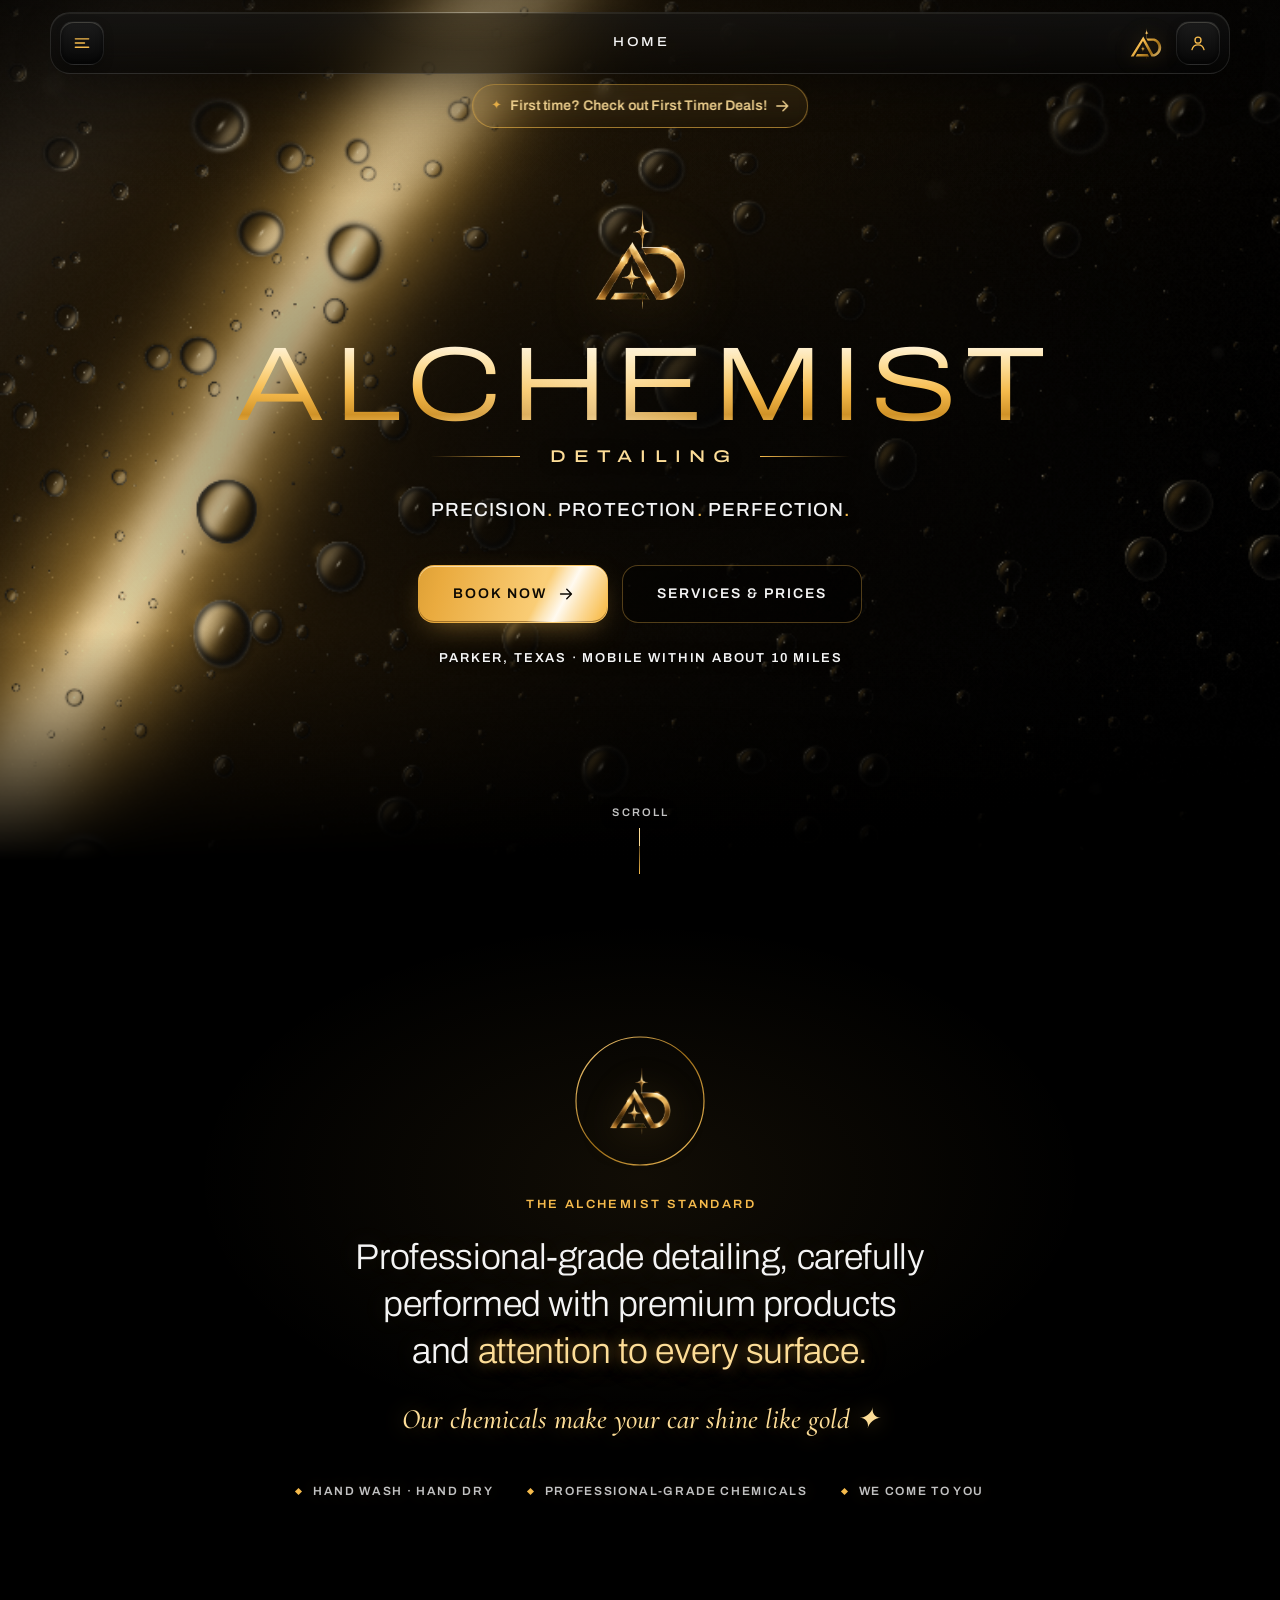
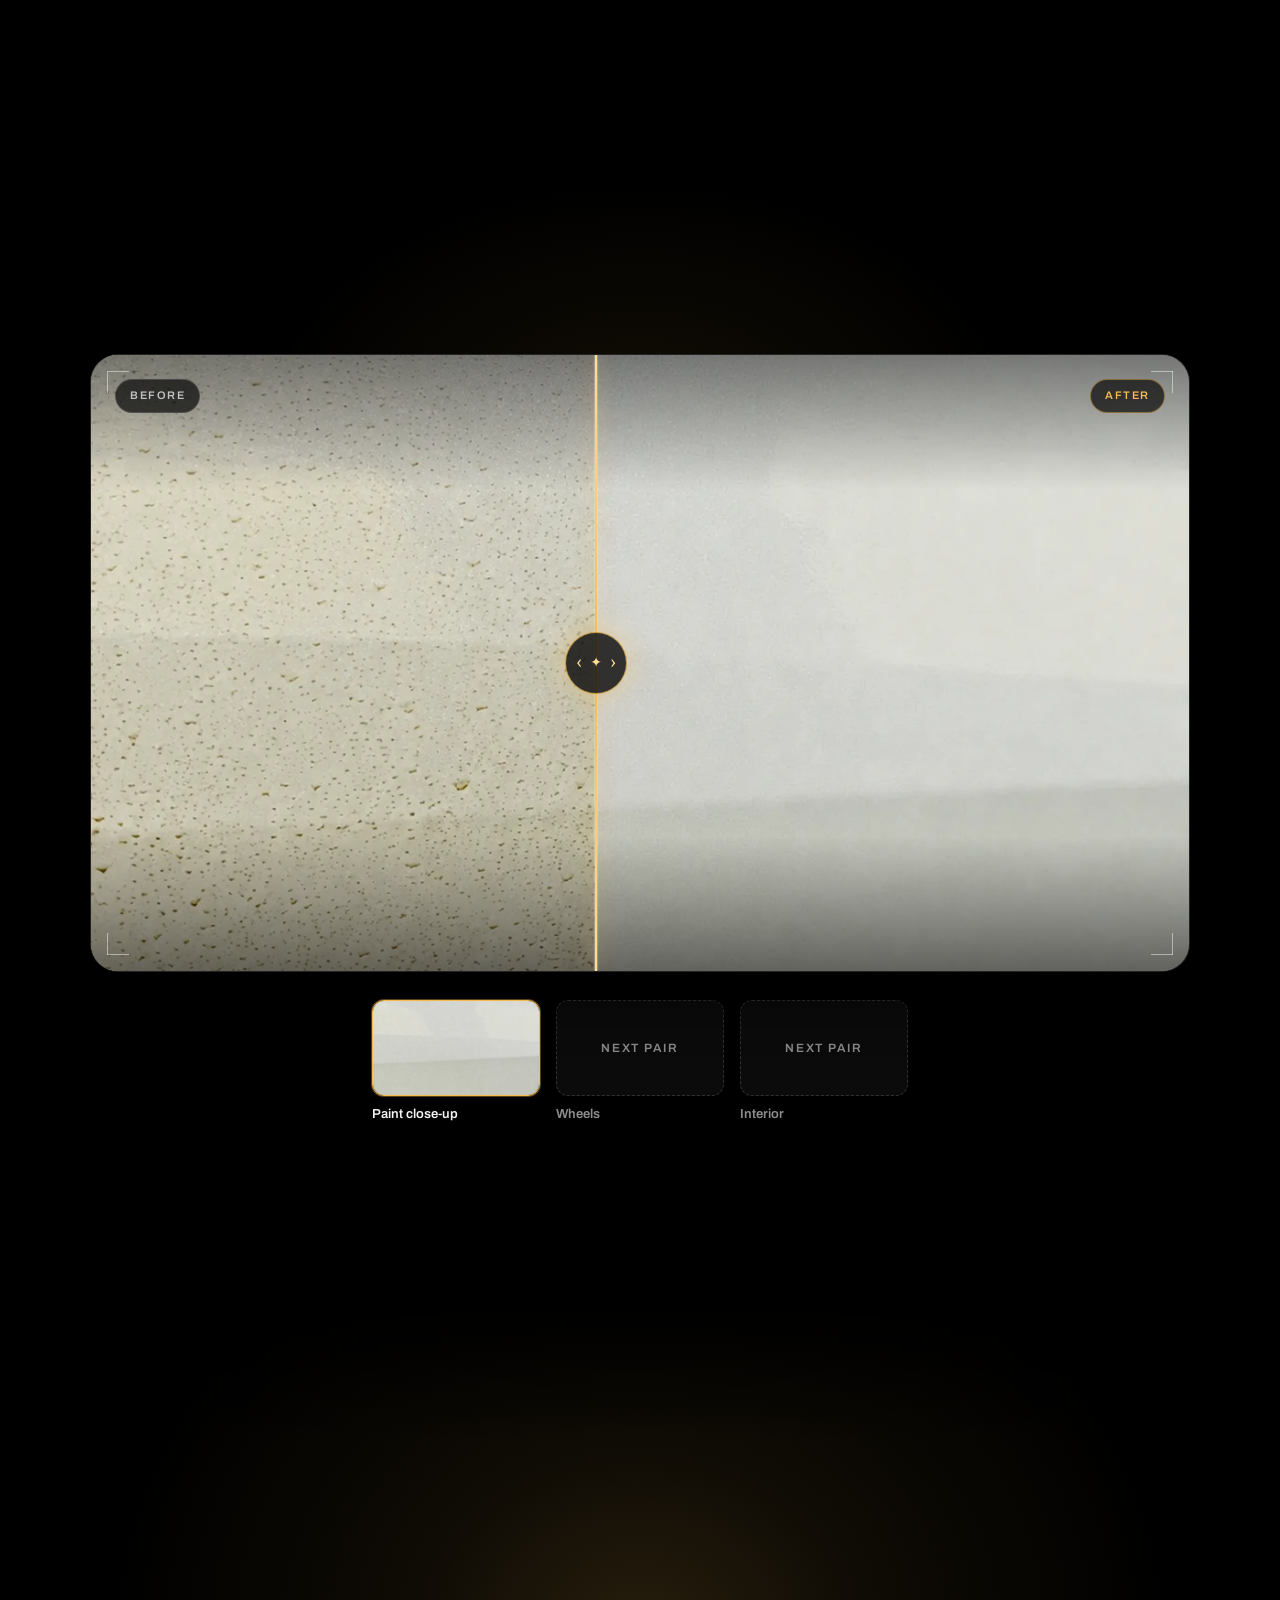
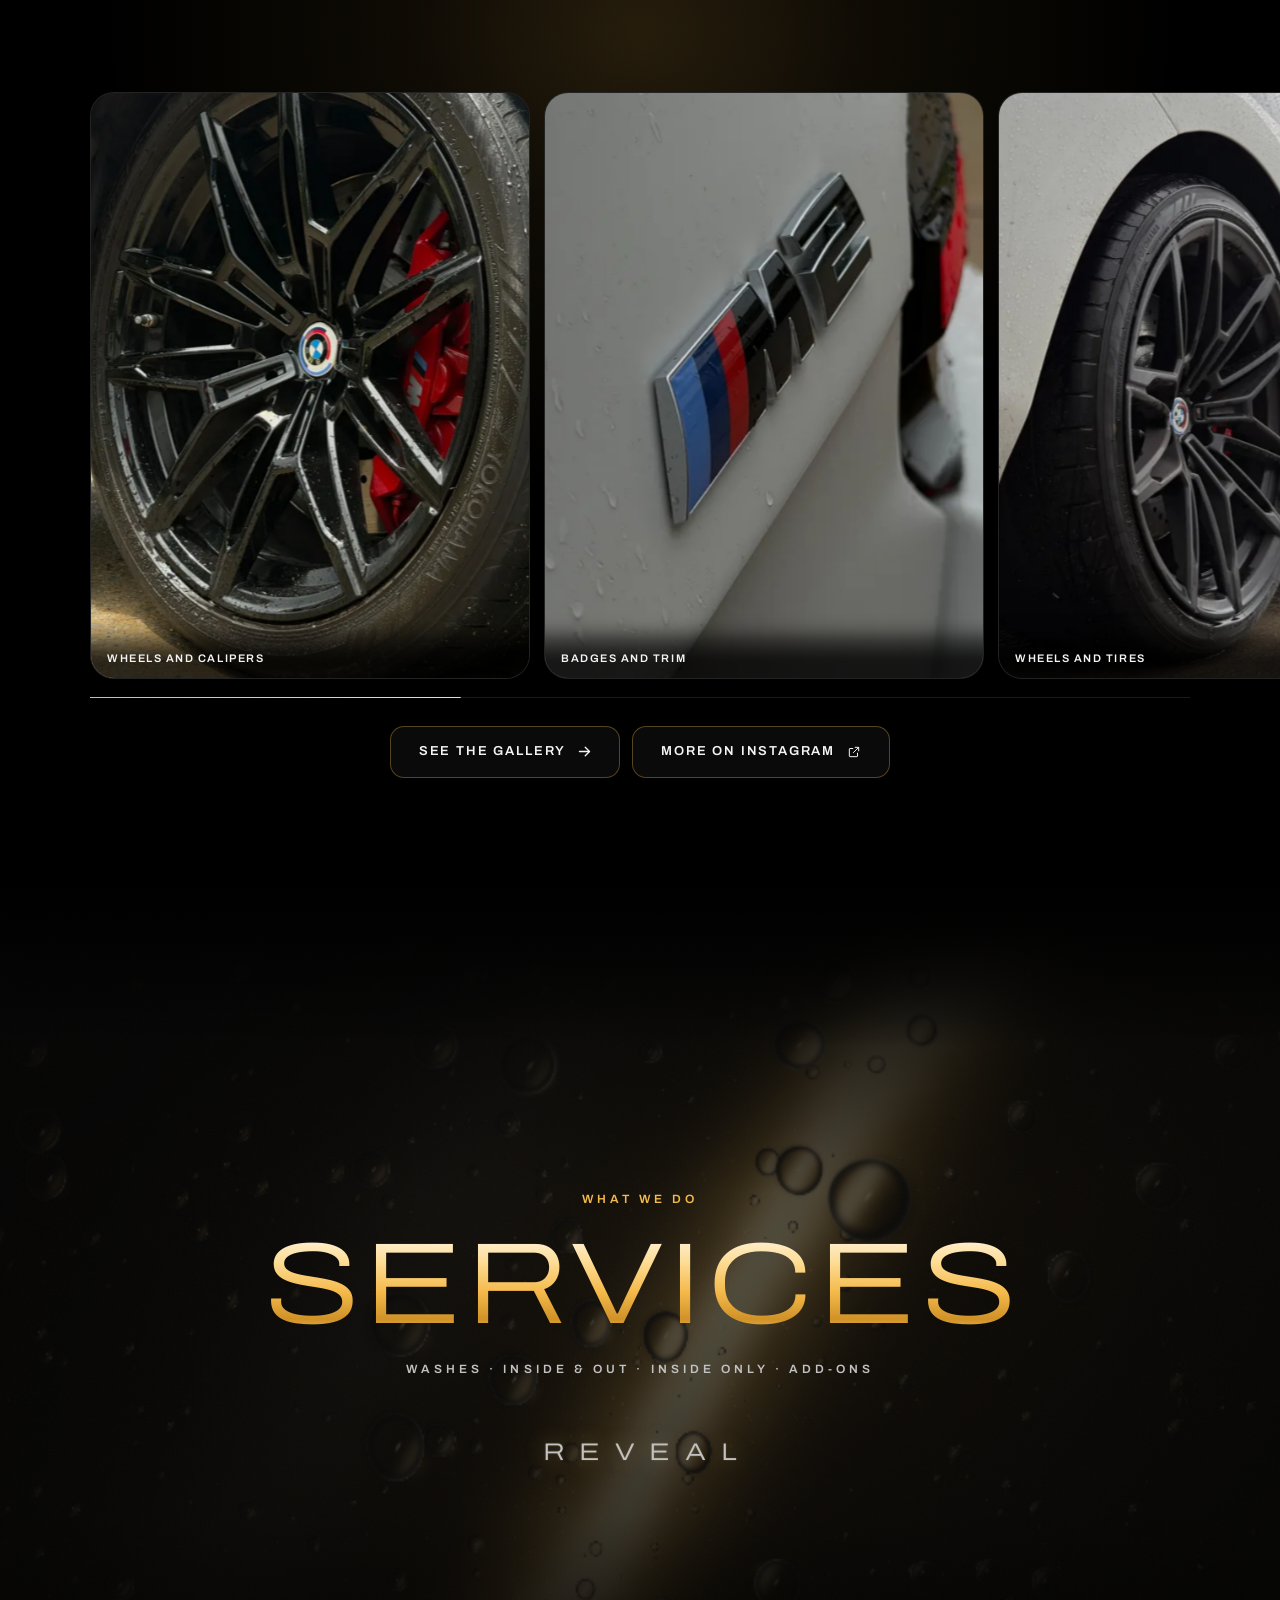
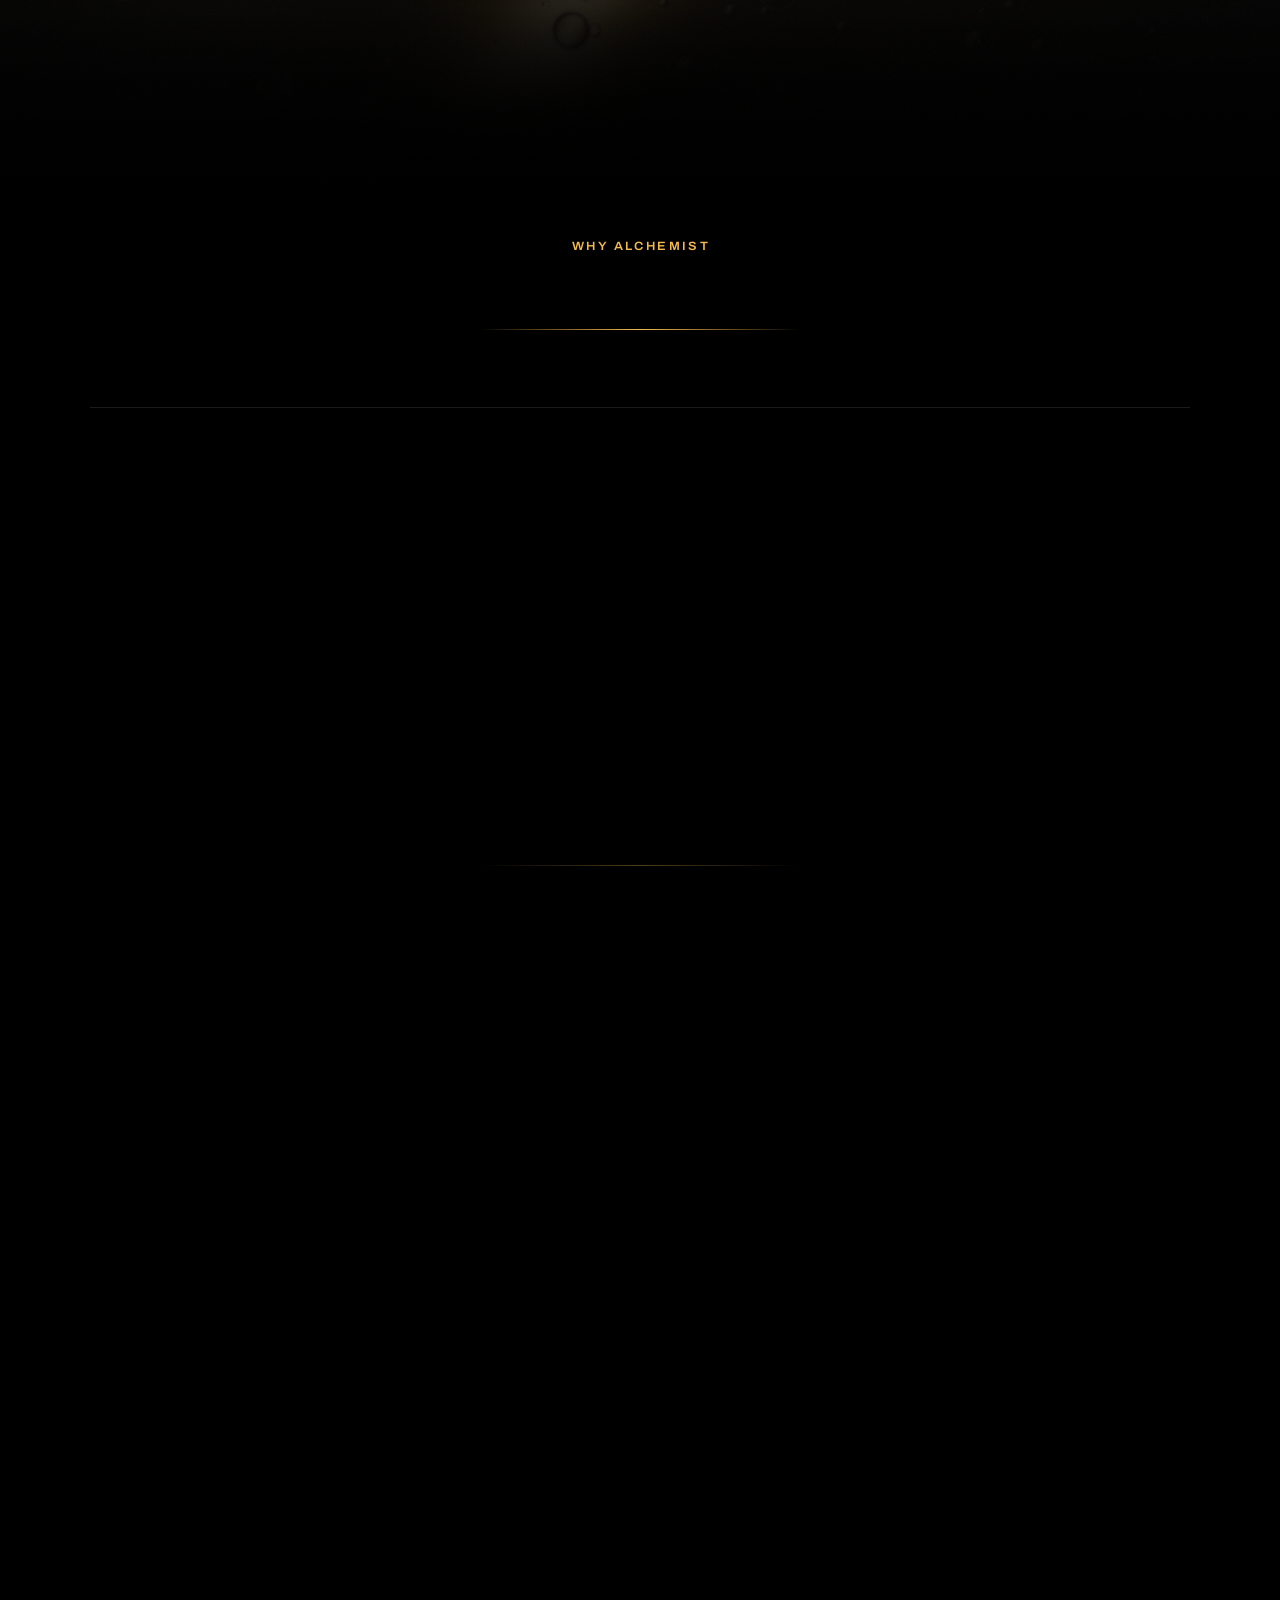
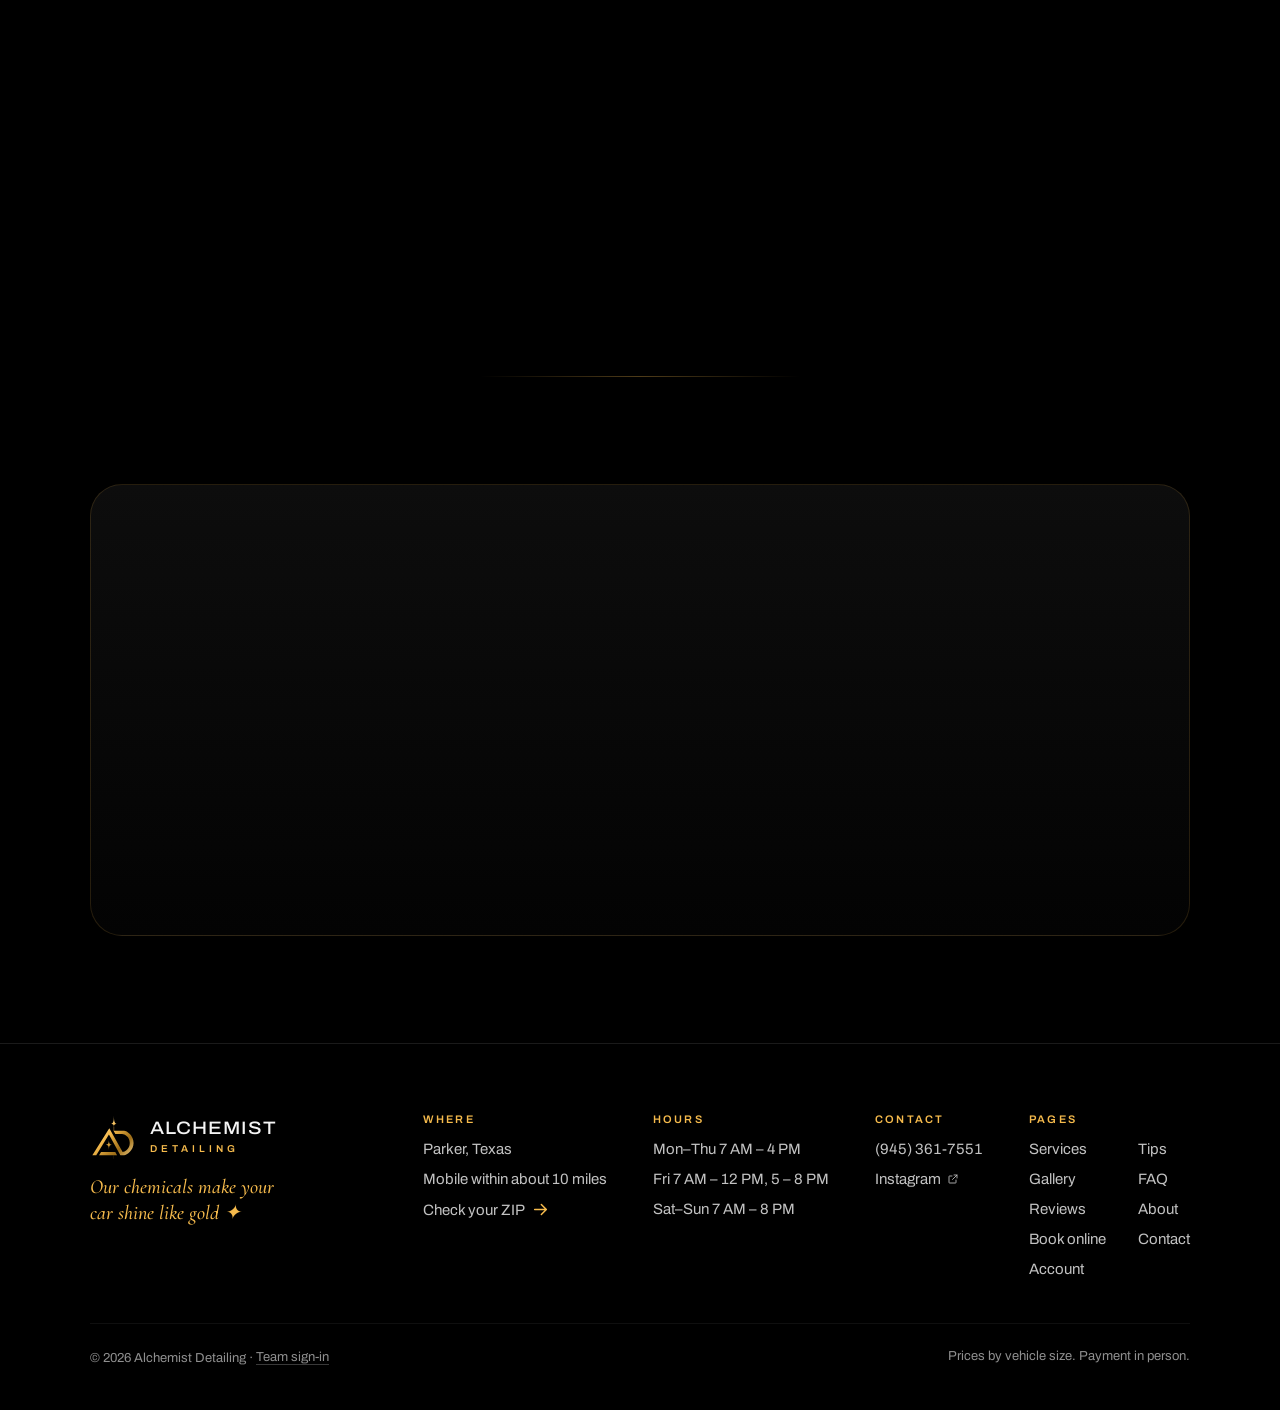
==== commit 37013ff2: "Foam: longer (about 6 s), a gentle rinse, foam runs down and drips off, more relief; The Standard: g" ====
--- a/site/index.html
+++ b/site/index.html
@@ -659,6 +659,7 @@
 <script src="js/hero-gl.js" defer></script>
 <script src="js/foam.js" defer></script>
 <script src="js/reveal.js" defer></script>
+<script src="js/gilt.js" defer></script>
 <script src="js/data.js" defer></script>
 <script src="js/ui.js" defer></script>
 <script src="js/booking.js" defer></script>
--- a/site/css/alchemist.css
+++ b/site/css/alchemist.css
@@ -1216,6 +1216,18 @@
 .standard[data-std].in .facts span { transition: opacity var(--dur-rise) var(--ease-fade), transform var(--dur-rise) var(--ease-glide); transition-delay: calc(var(--std-tail) + 200ms + var(--k, 0) * var(--line-gap)); }
 .standard .facts span:nth-child(2) { --k: 1; }
 .standard .facts span:nth-child(3) { --k: 2; }
+/* Gold on the Standard's words (the owner, Nov 28: "a glow on the words and gold dripping for the texts"). The gold phrase
+   glows as its light settles, the promise line glows after it, the rest carries a faint warmth, and all of it rests at a soft
+   glow (it does not pulse). gilt.js draws the drips on .gilt-drips, a canvas over the text. */
+.standard .wrap { position: relative; }
+.gilt-drips { position: absolute; inset: 0; width: 100%; height: 100%; pointer-events: none; z-index: 2; }
+.standard .statement { text-shadow: 0 0 28px rgba(var(--gold-hi-rgb), .14); }
+.standard[data-std] .statement em.au-lit:not(.au-run) { text-shadow: 0 0 14px rgba(var(--gold-rgb), .5), 0 0 38px rgba(var(--gold-rgb), .26); animation: giltGlow 2.6s var(--ease-in-out) 1 both; }
+.standard[data-std].in .script { text-shadow: 0 0 20px rgba(var(--gold-rgb), .36); animation: giltGlowSoft 2.4s var(--ease-in-out) calc(var(--std-tail) + 400ms) 1 both; }
+.standard[data-std].in .facts span { text-shadow: 0 0 16px rgba(var(--gold-rgb), .18); }
+@keyframes giltGlow { 0% { text-shadow: 0 0 0 rgba(var(--gold-rgb), 0), 0 0 0 rgba(var(--gold-rgb), 0); } 38% { text-shadow: 0 0 22px rgba(var(--gold-hi-rgb), .95), 0 0 54px rgba(var(--gold-rgb), .55); } 100% { text-shadow: 0 0 14px rgba(var(--gold-rgb), .5), 0 0 38px rgba(var(--gold-rgb), .26); } }
+@keyframes giltGlowSoft { 0% { text-shadow: 0 0 0 rgba(var(--gold-rgb), 0); } 38% { text-shadow: 0 0 26px rgba(var(--gold-hi-rgb), .8); } 100% { text-shadow: 0 0 20px rgba(var(--gold-rgb), .36); } }
+[data-theme="light"] .standard :is(.statement, .statement em, .script, .facts span) { text-shadow: none !important; }   /* on the cream the glow would only smudge: the drips alone */
 .standard[data-std] .statement em { color: var(--ink); }
 .standard[data-std] .statement em.au-lit { color: var(--gold-hi); }
 .standard .statement em.std-fade { transition: color .45s var(--ease-in-out); }
